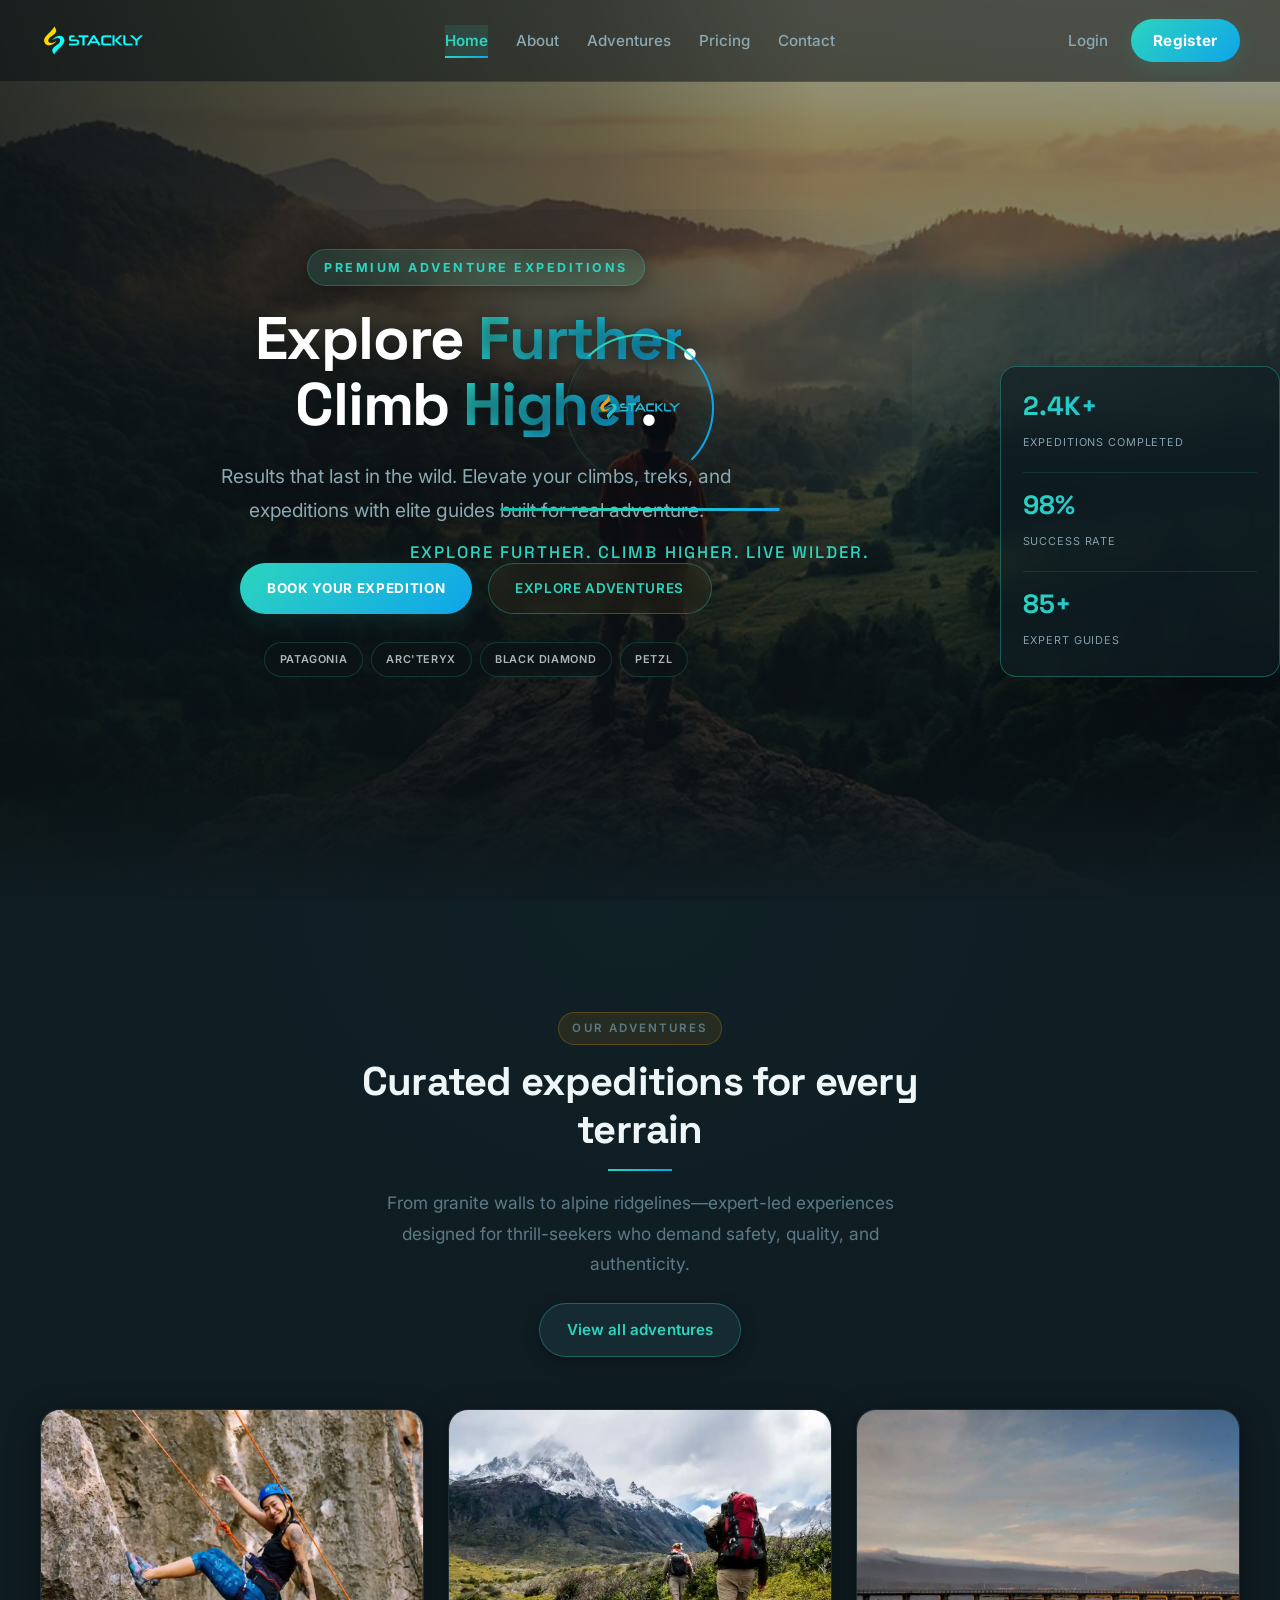
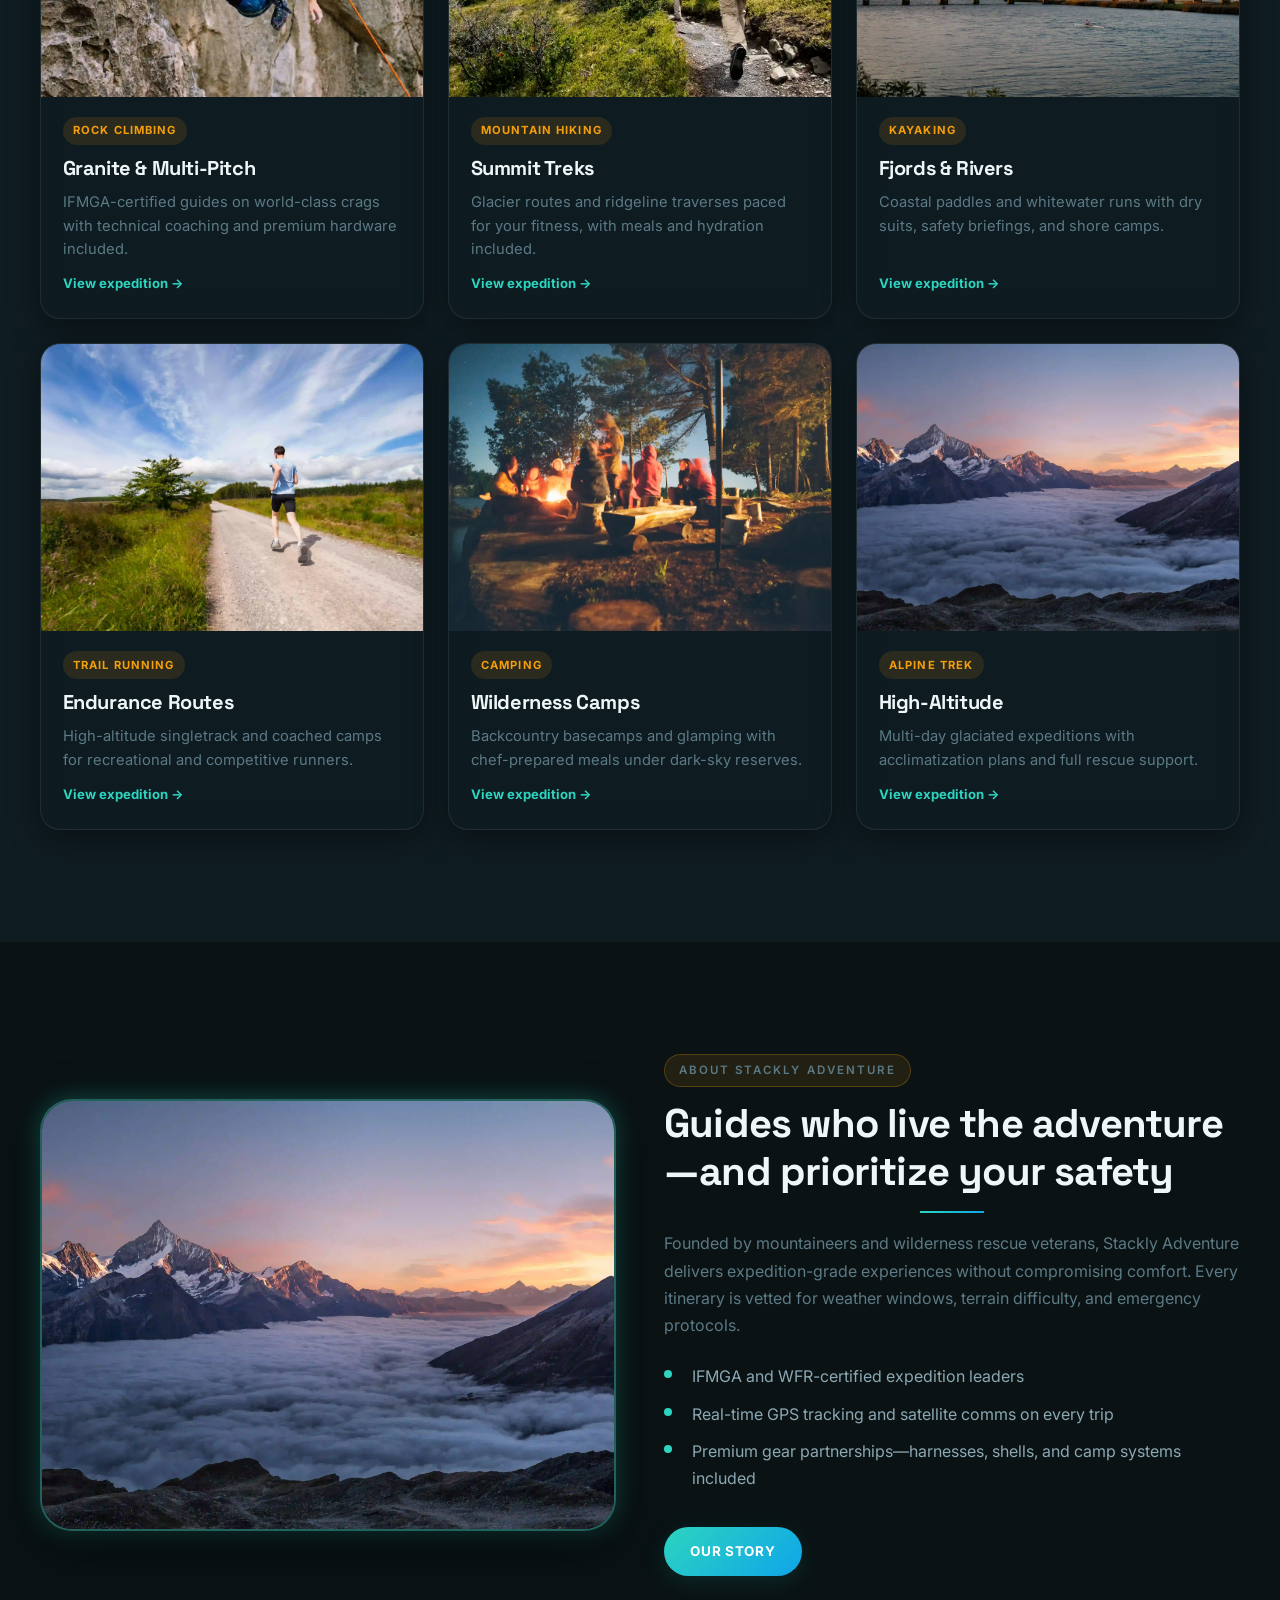
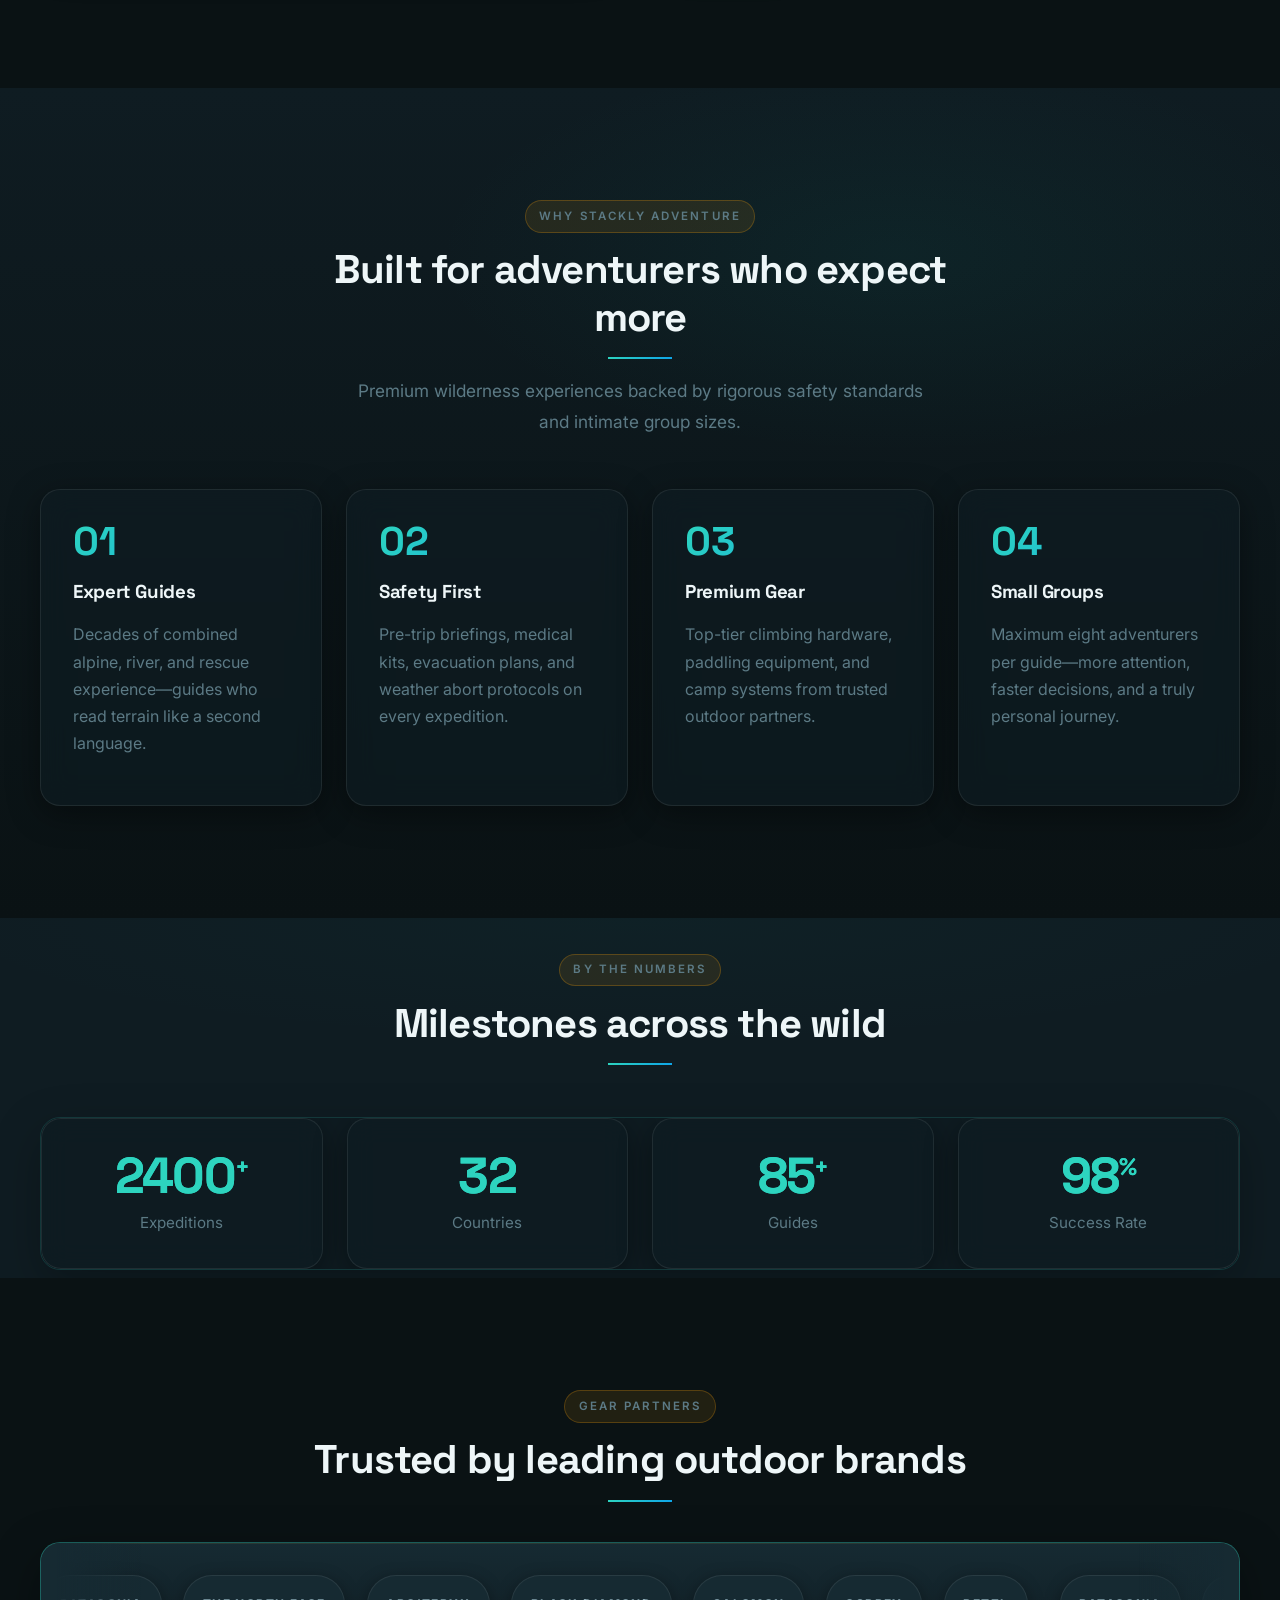
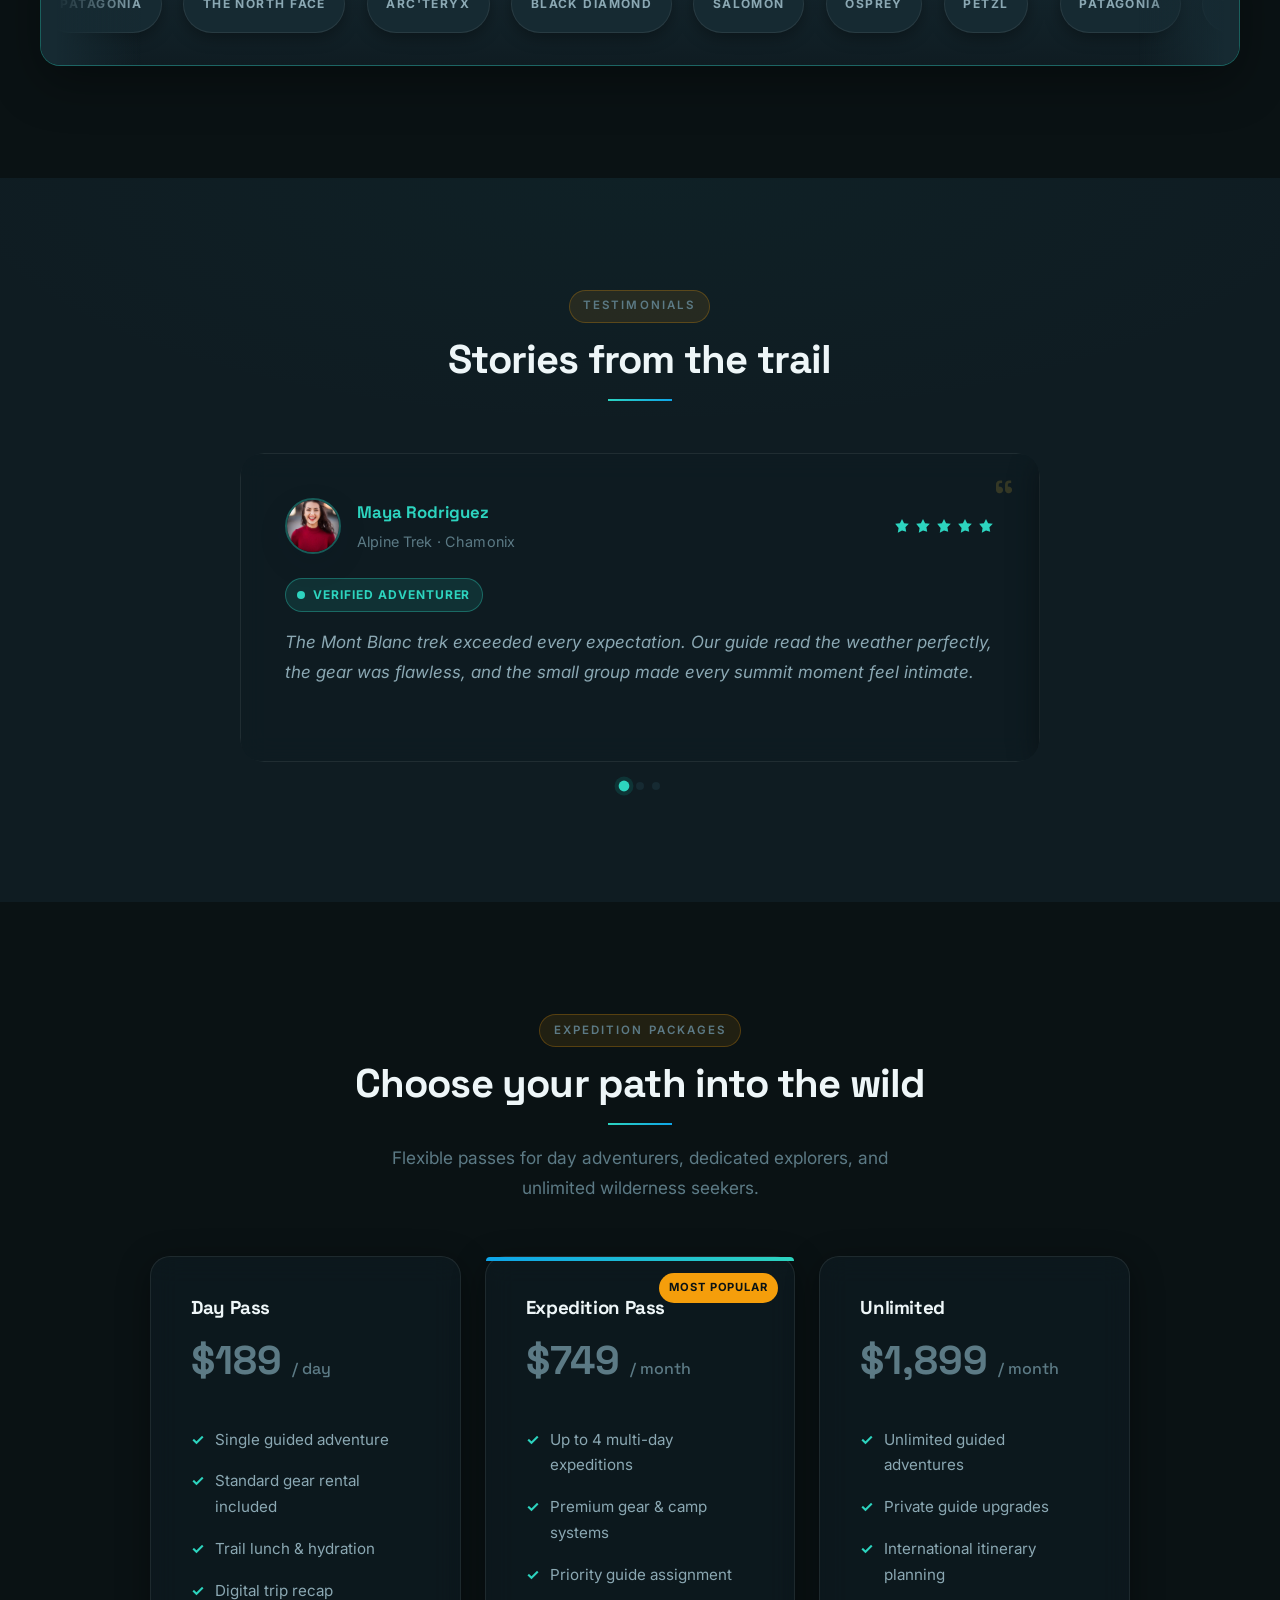
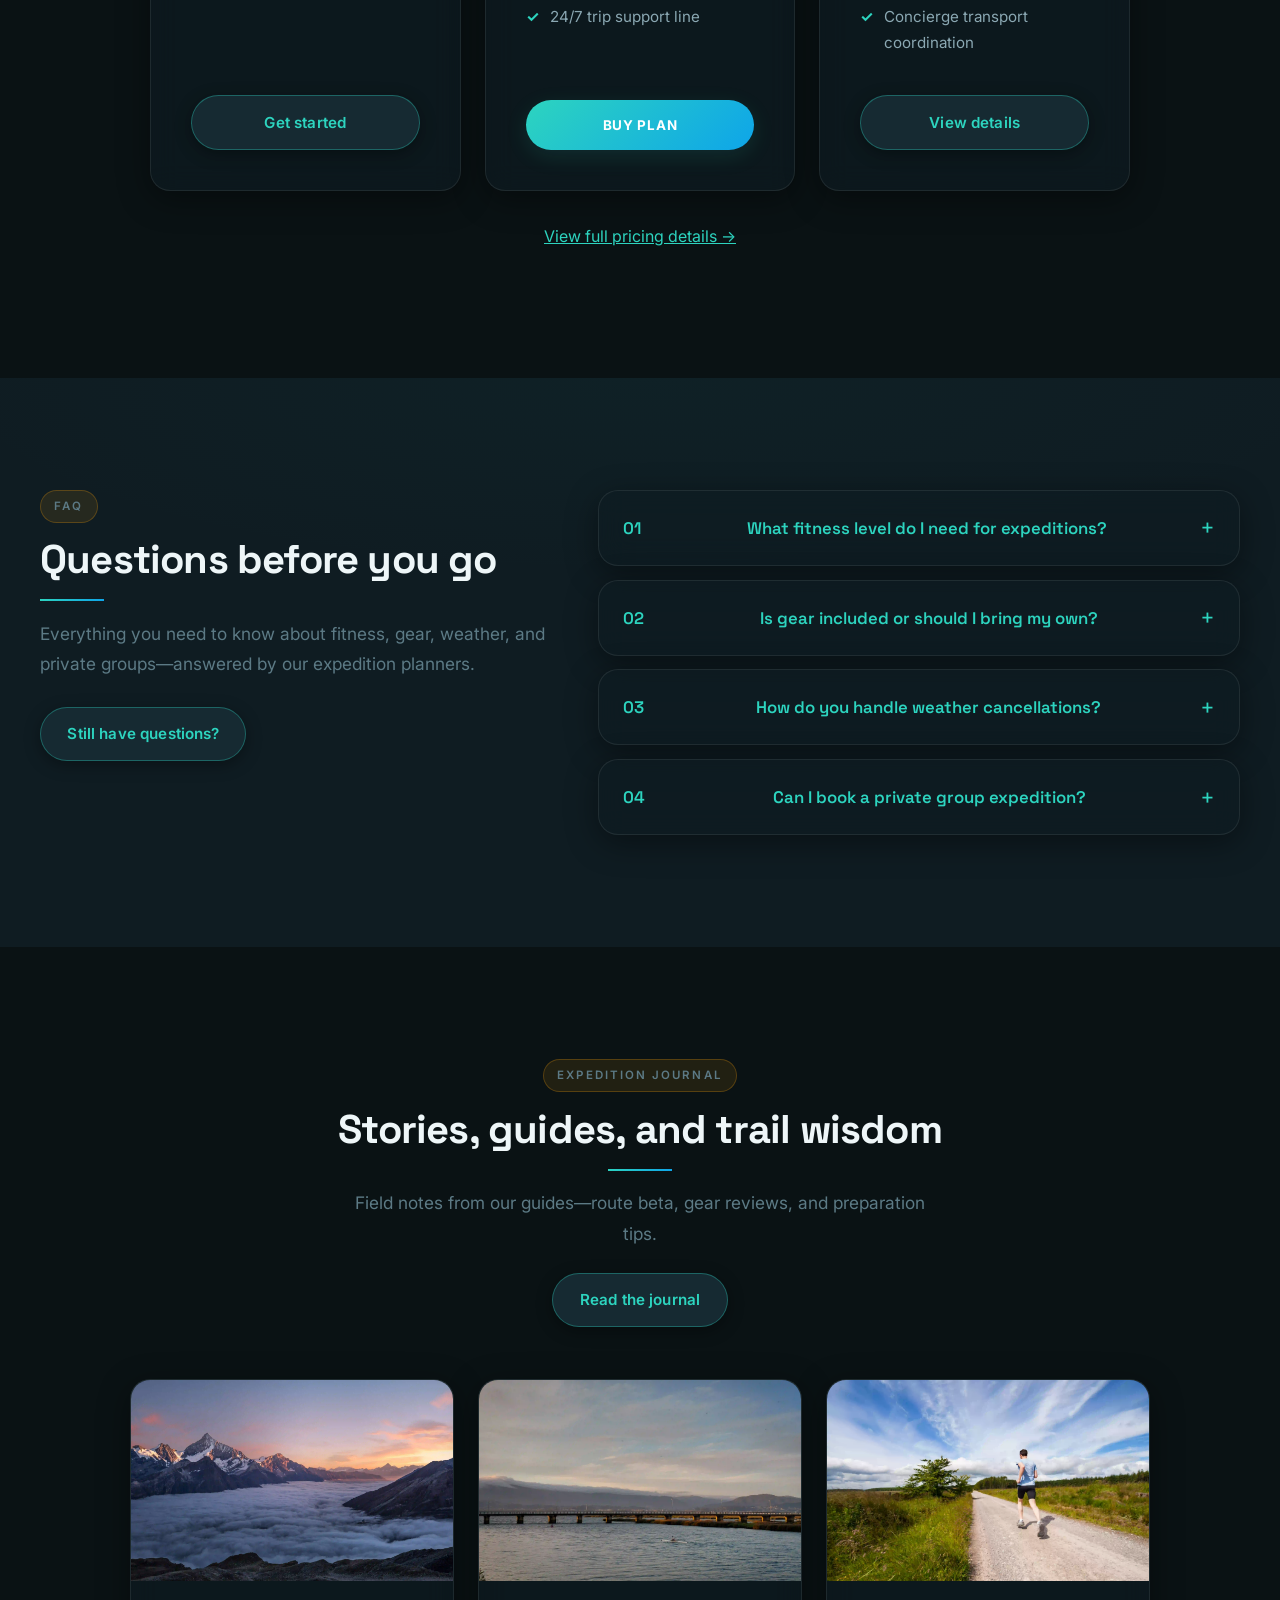
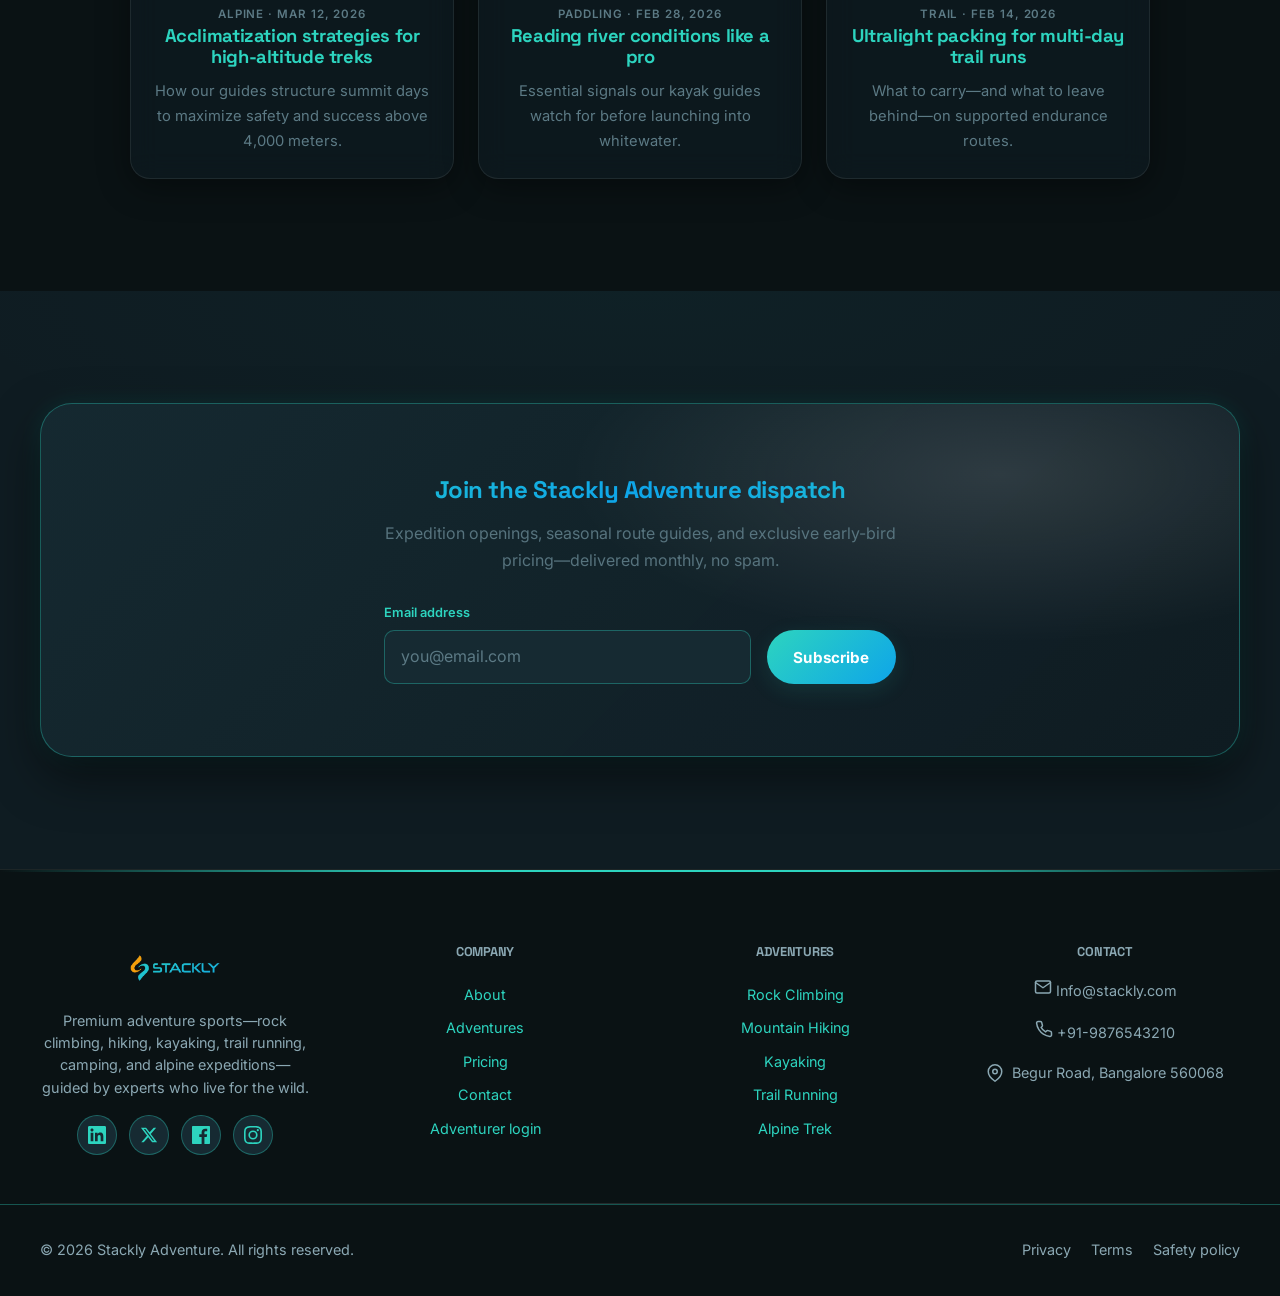
==== index.html @ 84420285 "first commit" ====
<!DOCTYPE html>
<html lang="en">
<head>
  <meta charset="UTF-8">
  <meta name="viewport" content="width=device-width, initial-scale=1.0">
  <meta name="description" content="Stackly Adventure — premium guided expeditions in rock climbing, mountain hiking, kayaking, trail running, camping, and alpine trekking.">
  <meta name="keywords" content="adventure sports, rock climbing, hiking, kayaking, trail running, camping, alpine expeditions, guided tours">
  <meta name="author" content="Stackly Adventure">
  <meta name="theme-color" content="#0a1214">
  <title>Stackly Adventure — Premium Adventure Sports &amp; Expeditions</title>
  <link rel="preconnect" href="https://fonts.googleapis.com">
  <link rel="preconnect" href="https://fonts.gstatic.com" crossorigin>
      <link href="https://fonts.googleapis.com/css2?family=Inter:wght@400;500;600;700&family=Space+Grotesk:wght@500;600;700&display=swap" rel="stylesheet">
  <link rel="stylesheet" href="css/style.css">
  <link rel="stylesheet" href="css/responsive.css">
  <link rel="stylesheet" href="css/premium.css">
  <link rel="stylesheet" href="css/premium-responsive.css">
  <link rel="stylesheet" href="https://cdn.jsdelivr.net/npm/aos@2.3.1/dist/aos.css">
</head>
<body class="page-home page-hero-overlay premium-theme">

  <div id="preloader" aria-hidden="true">
    <div class="preloader__curtain preloader__curtain--left" aria-hidden="true"></div>
    <div class="preloader__curtain preloader__curtain--right" aria-hidden="true"></div>
    <div class="preloader__scanline" aria-hidden="true"></div>
    <div class="preloader__stage">
      <div class="preloader__ring" aria-hidden="true">
        <span class="preloader__ring-track"></span>
        <span class="preloader__ring-arc"></span>
        <img class="preloader__logo" src="images/stackly-adventure.webp" alt="Stackly Adventure" width="200" height="50" decoding="async">
      </div>
      <div class="preloader__progress" role="progressbar" aria-label="Loading" aria-valuemin="0" aria-valuemax="100" aria-valuenow="0">
        <span class="preloader__progress-track"></span>
        <span class="preloader__progress-fill"></span>
      </div>
      <p class="preloader__tagline">Explore Further. Climb Higher. Live Wilder.</p>
    </div>
  </div>

    <header class="site-header site-header--pro" id="site-header" data-header>
    <div class="container site-header__inner">
      <a class="logo logo--pro" href="#hero" aria-label="Stackly Adventure home">
        <img class="logo__img" src="images/stackly-adventure.webp" alt="Stackly Adventure" width="180" height="44" decoding="async">
      </a>
      <button type="button" class="nav-toggle" id="nav-toggle" aria-expanded="false" aria-controls="nav-wrap" aria-label="Open menu">
        <span class="nav-toggle__bar"></span>
        <span class="nav-toggle__bar"></span>
        <span class="nav-toggle__bar"></span>
      </button>
      <div class="site-header__nav-wrap" id="nav-wrap">
        <div class="site-header__nav-inner">
          <nav class="site-header__nav" aria-label="Main navigation">
            <ul class="nav-list">
              <li><a class="nav-link" href="#hero" data-nav-file="index.html">Home</a></li>
              <li><a class="nav-link" href="about.html" data-nav-file="about.html">About</a></li>
              <li><a class="nav-link" href="services.html" data-nav-file="services.html">Adventures</a></li>
              <li><a class="nav-link" href="pricing.html" data-nav-file="pricing.html">Pricing</a></li>
              <li><a class="nav-link" href="contact.html" data-nav-file="contact.html">Contact</a></li>
            </ul>
          </nav>
          <div class="site-header__actions">
            <a class="btn btn--nav-login" href="login.html" data-nav-file="login.html">Login</a>
            <a class="btn btn--nav-register" href="register.html">Register</a>
          </div>
        </div>
      </div>
    </div>
  </header>

  <main class="site-main">

    <section class="hero-premium hero-premium--video" id="hero" aria-labelledby="hero-title">
      <div class="hero-premium__media" aria-hidden="true">
        <video class="hero-premium__video" autoplay muted loop playsinline poster="images/adventure-hero-image.webp">
          <source src="images/adventure-hero-video.mp4" type="video/mp4">
        </video>
        <div class="hero-premium__overlay"></div>
        <div class="hero-premium__glow hero-premium__glow--1"></div>
        <div class="hero-premium__glow hero-premium__glow--2"></div>
      </div>

      <div class="container hero-premium__layout">
        <div class="hero-premium__content hero-premium__content--left">
          <span class="hero-premium__kicker" data-aos="fade-up">Premium Adventure Expeditions</span>
          <h1 id="hero-title" data-aos="fade-up" data-aos-delay="100">Explore <span class="hero-premium__accent">Further</span>. Climb <span class="hero-premium__accent">Higher</span>.</h1>
          <p class="lead" data-aos="fade-up" data-aos-delay="200">Results that last in the wild. Elevate your climbs, treks, and expeditions with elite guides built for real adventure.</p>
          <div class="hero-premium__actions" data-aos="fade-up" data-aos-delay="300">
            <a class="btn btn--primary" href="404.html">Book Your Expedition</a>
            <a class="btn btn--outline-light btn--hero-ghost" href="404.html">Explore Adventures</a>
          </div>
          <ul class="hero-premium__brands" data-aos="fade-up" data-aos-delay="400" aria-label="Gear partners">
            <li class="hero-premium__brand-pill">Patagonia</li>
            <li class="hero-premium__brand-pill">Arc'teryx</li>
            <li class="hero-premium__brand-pill">Black Diamond</li>
            <li class="hero-premium__brand-pill">Petzl</li>
          </ul>
        </div>

        <aside class="hero-premium__stats-card" data-aos="fade-left" data-aos-delay="500" aria-label="Expedition highlights">
          <div class="hero-premium__stat-item">
            <span class="hero-premium__stat-value">2.4K+</span>
            <span class="hero-premium__stat-label">Expeditions completed</span>
          </div>
          <div class="hero-premium__stat-item">
            <span class="hero-premium__stat-value">98%</span>
            <span class="hero-premium__stat-label">Success rate</span>
          </div>
          <div class="hero-premium__stat-item">
            <span class="hero-premium__stat-value">85+</span>
            <span class="hero-premium__stat-label">Expert guides</span>
          </div>
        </aside>
      </div>
    </section>

    <section class="section section--muted" id="adventures">
      <div class="container">
        <header class="section__head section__head--center">
          <p class="section__kicker" data-aos="fade-up">Our adventures</p>
          <h2 class="section__title" data-aos="fade-up" data-aos-delay="100">Curated expeditions for every terrain</h2>
          <p class="section__lead" data-aos="fade-up" data-aos-delay="200">From granite walls to alpine ridgelines—expert-led experiences designed for thrill-seekers who demand safety, quality, and authenticity.</p>
          <a class="section__head-cta btn btn--outline-dark" href="404.html" data-aos="fade-up" data-aos-delay="250">View all adventures</a>
        </header>
        <div class="expedition-grid">
          <article class="expedition-card" data-aos="fade-up" data-aos-delay="0">
            <a class="expedition-card__image" href="404.html">
              <img src="images/rock-climbing.webp" width="800" height="600" alt="Rock climber on a granite wall" loading="lazy" decoding="async">
            </a>
            <div class="expedition-card__content">
              <span class="expedition-card__tag">Rock Climbing</span>
              <h3>Granite &amp; Multi-Pitch</h3>
              <p>IFMGA-certified guides on world-class crags with technical coaching and premium hardware included.</p>
              <a class="expedition-card__cta" href="404.html">View expedition →</a>
            </div>
          </article>
          <article class="expedition-card" data-aos="fade-up" data-aos-delay="50">
            <a class="expedition-card__image" href="404.html">
              <img src="images/trekking.webp" width="800" height="600" alt="Hikers on an alpine ridge" loading="lazy" decoding="async">
            </a>
            <div class="expedition-card__content">
              <span class="expedition-card__tag">Mountain Hiking</span>
              <h3>Summit Treks</h3>
              <p>Glacier routes and ridgeline traverses paced for your fitness, with meals and hydration included.</p>
              <a class="expedition-card__cta" href="404.html">View expedition →</a>
            </div>
          </article>
          <article class="expedition-card" data-aos="fade-up" data-aos-delay="100">
            <a class="expedition-card__image" href="404.html">
              <img src="images/river-cross.webp" width="800" height="600" alt="Kayakers on a coastal inlet" loading="lazy" decoding="async">
            </a>
            <div class="expedition-card__content">
              <span class="expedition-card__tag">Kayaking</span>
              <h3>Fjords &amp; Rivers</h3>
              <p>Coastal paddles and whitewater runs with dry suits, safety briefings, and shore camps.</p>
              <a class="expedition-card__cta" href="404.html">View expedition →</a>
            </div>
          </article>
          <article class="expedition-card" data-aos="fade-up" data-aos-delay="150">
            <a class="expedition-card__image" href="404.html">
              <img src="images/trial-run.webp" width="800" height="600" alt="Trail runner on a mountain path" loading="lazy" decoding="async">
            </a>
            <div class="expedition-card__content">
              <span class="expedition-card__tag">Trail Running</span>
              <h3>Endurance Routes</h3>
              <p>High-altitude singletrack and coached camps for recreational and competitive runners.</p>
              <a class="expedition-card__cta" href="404.html">View expedition →</a>
            </div>
          </article>
          <article class="expedition-card" data-aos="fade-up" data-aos-delay="200">
            <a class="expedition-card__image" href="404.html">
              <img src="images/camping.webp" width="800" height="600" alt="Backcountry camp under stars" loading="lazy" decoding="async">
            </a>
            <div class="expedition-card__content">
              <span class="expedition-card__tag">Camping</span>
              <h3>Wilderness Camps</h3>
              <p>Backcountry basecamps and glamping with chef-prepared meals under dark-sky reserves.</p>
              <a class="expedition-card__cta" href="404.html">View expedition →</a>
            </div>
          </article>
          <article class="expedition-card" data-aos="fade-up" data-aos-delay="250">
            <a class="expedition-card__image" href="404.html">
              <img src="images/alpine-trek.webp" width="800" height="600" alt="Alpine trekkers on a snowy pass" loading="lazy" decoding="async">
            </a>
            <div class="expedition-card__content">
              <span class="expedition-card__tag">Alpine Trek</span>
              <h3>High-Altitude</h3>
              <p>Multi-day glaciated expeditions with acclimatization plans and full rescue support.</p>
              <a class="expedition-card__cta" href="404.html">View expedition →</a>
            </div>
          </article>
        </div>
      </div>
    </section>

    <section class="section" id="about-company">
      <div class="container about-split">
        <div class="about-split__media" data-aos="fade-right">
          <img src="images/alpine-trek.webp" width="900" height="675" alt="Stackly Adventure guides leading climbers on a mountain ridge at sunrise" loading="lazy" decoding="async">
        </div>
        <div class="about-split__body" data-aos="fade-left">
          <p class="section__kicker">About Stackly Adventure</p>
          <h2 class="section__title">Guides who live the adventure—and prioritize your safety</h2>
          <p>Founded by mountaineers and wilderness rescue veterans, Stackly Adventure delivers expedition-grade experiences without compromising comfort. Every itinerary is vetted for weather windows, terrain difficulty, and emergency protocols.</p>
          <ul class="check-list">
            <li>IFMGA and WFR-certified expedition leaders</li>
            <li>Real-time GPS tracking and satellite comms on every trip</li>
            <li>Premium gear partnerships—harnesses, shells, and camp systems included</li>
          </ul>
          <a class="btn btn--primary about-split__cta" href="404.html">Our story</a>
        </div>
      </div>
    </section>

    <section class="section section--dark" id="why-us">
      <div class="container">
        <header class="section__head section__head--center">
          <p class="section__kicker" data-aos="fade-up">Why Stackly Adventure</p>
          <h2 class="section__title" data-aos="fade-up" data-aos-delay="100">Built for adventurers who expect more</h2>
          <p class="section__lead" data-aos="fade-up" data-aos-delay="200">Premium wilderness experiences backed by rigorous safety standards and intimate group sizes.</p>
        </header>
        <div class="why-grid">
          <article class="why-card" data-aos="fade-up" data-aos-delay="0">
            <div class="why-card__num">01</div>
            <h3>Expert Guides</h3>
            <p>Decades of combined alpine, river, and rescue experience—guides who read terrain like a second language.</p>
          </article>
          <article class="why-card" data-aos="fade-up" data-aos-delay="100">
            <div class="why-card__num">02</div>
            <h3>Safety First</h3>
            <p>Pre-trip briefings, medical kits, evacuation plans, and weather abort protocols on every expedition.</p>
          </article>
          <article class="why-card" data-aos="fade-up" data-aos-delay="200">
            <div class="why-card__num">03</div>
            <h3>Premium Gear</h3>
            <p>Top-tier climbing hardware, paddling equipment, and camp systems from trusted outdoor partners.</p>
          </article>
          <article class="why-card" data-aos="fade-up" data-aos-delay="300">
            <div class="why-card__num">04</div>
            <h3>Small Groups</h3>
            <p>Maximum eight adventurers per guide—more attention, faster decisions, and a truly personal journey.</p>
          </article>
        </div>
      </div>
    </section>

    <section class="section section--muted stats-band" id="stats">
      <div class="container">
        <br/>
        <header class="section__head section__head--center">
          <p class="section__kicker" data-aos="fade-up">By the numbers</p>
          <h2 class="section__title" data-aos="fade-up" data-aos-delay="100">Milestones across the wild</h2>
        </header>
        <div class="stats-bar">
          <div class="stat-item" data-aos="fade-up" data-aos-delay="0">
            <div class="stat-item__value"><span class="stat-counter" data-target="2400">0</span><span class="stat-item__suffix">+</span></div>
            <p class="stat-item__label">Expeditions</p>
          </div>
          <div class="stat-item" data-aos="fade-up" data-aos-delay="100">
            <div class="stat-item__value"><span class="stat-counter" data-target="32">0</span></div>
            <p class="stat-item__label">Countries</p>
          </div>
          <div class="stat-item" data-aos="fade-up" data-aos-delay="200">
            <div class="stat-item__value"><span class="stat-counter" data-target="85">0</span><span class="stat-item__suffix">+</span></div>
            <p class="stat-item__label">Guides</p>
          </div>
          <div class="stat-item" data-aos="fade-up" data-aos-delay="300">
            <div class="stat-item__value"><span class="stat-counter" data-target="98">0</span><span class="stat-item__suffix">%</span></div>
            <p class="stat-item__label">Success Rate</p>
          </div>
        </div>
      </div>
    </section>

    <section class="section" id="clients">
      <div class="container">
        <header class="section__head section__head--center">
          <p class="section__kicker" data-aos="fade-up">Gear partners</p>
          <h2 class="section__title" data-aos="fade-up" data-aos-delay="100">Trusted by leading outdoor brands</h2>
        </header>
        <div class="logo-marquee" aria-label="Outdoor gear partner brands">
          <div class="logo-marquee__fade logo-marquee__fade--left" aria-hidden="true"></div>
          <div class="logo-marquee__fade logo-marquee__fade--right" aria-hidden="true"></div>
          <div class="logo-marquee__track" data-marquee>
            <div class="logo-marquee__group">
              <span class="partner-pill">Patagonia</span>
              <span class="partner-pill">The North Face</span>
              <span class="partner-pill">Arc'teryx</span>
              <span class="partner-pill">Black Diamond</span>
              <span class="partner-pill">Salomon</span>
              <span class="partner-pill">Osprey</span>
              <span class="partner-pill">Petzl</span>
            </div>
            <div class="logo-marquee__group" aria-hidden="true">
              <span class="partner-pill">Patagonia</span>
              <span class="partner-pill">The North Face</span>
              <span class="partner-pill">Arc'teryx</span>
              <span class="partner-pill">Black Diamond</span>
              <span class="partner-pill">Salomon</span>
              <span class="partner-pill">Osprey</span>
              <span class="partner-pill">Petzl</span>
            </div>
          </div>
        </div>
      </div>
    </section>

    <section class="section section--muted" id="testimonials">
      <div class="container">
        <header class="section__head section__head--center">
          <p class="section__kicker" data-aos="fade-up">Testimonials</p>
          <h2 class="section__title" data-aos="fade-up" data-aos-delay="100">Stories from the trail</h2>
        </header>
        <div class="testimonial-slider" data-testimonial-slider data-aos="fade-up" data-aos-delay="200">
          <div class="testimonial-track">
            <div class="testimonial-slides" data-testimonial-track>
              <figure class="testimonial-slide testimonial-slide--premium">
                <div class="testimonial-ornament" aria-hidden="true">“</div>
                <div class="testimonial-head">
                  <img class="testimonial-avatar" src="images/Ad-test1.webp" width="56" height="56" alt="Maya Rodriguez" loading="lazy" decoding="async">
                  <div class="testimonial-meta">
                    <strong>Maya Rodriguez</strong>
                    <span>Alpine Trek · Chamonix</span>
                  </div>
                  <div class="testimonial-rating" aria-label="5 out of 5 stars">
                    <span class="testimonial-stars" aria-hidden="true">
                      <svg class="testimonial-star" viewBox="0 0 24 24" width="18" height="18" focusable="false"><path d="M12 2.5l2.8 5.7 6.3.9-4.55 4.43 1.07 6.27L12 17.9l-5.62 2.95 1.07-6.27L2.9 9.1l6.3-.9L12 2.5z"/></svg>
                      <svg class="testimonial-star" viewBox="0 0 24 24" width="18" height="18" focusable="false"><path d="M12 2.5l2.8 5.7 6.3.9-4.55 4.43 1.07 6.27L12 17.9l-5.62 2.95 1.07-6.27L2.9 9.1l6.3-.9L12 2.5z"/></svg>
                      <svg class="testimonial-star" viewBox="0 0 24 24" width="18" height="18" focusable="false"><path d="M12 2.5l2.8 5.7 6.3.9-4.55 4.43 1.07 6.27L12 17.9l-5.62 2.95 1.07-6.27L2.9 9.1l6.3-.9L12 2.5z"/></svg>
                      <svg class="testimonial-star" viewBox="0 0 24 24" width="18" height="18" focusable="false"><path d="M12 2.5l2.8 5.7 6.3.9-4.55 4.43 1.07 6.27L12 17.9l-5.62 2.95 1.07-6.27L2.9 9.1l6.3-.9L12 2.5z"/></svg>
                      <svg class="testimonial-star" viewBox="0 0 24 24" width="18" height="18" focusable="false"><path d="M12 2.5l2.8 5.7 6.3.9-4.55 4.43 1.07 6.27L12 17.9l-5.62 2.95 1.07-6.27L2.9 9.1l6.3-.9L12 2.5z"/></svg>
                    </span>
                  </div>
                </div>
                <div class="testimonial-chip" aria-label="Verified adventurer">Verified adventurer</div>
                <blockquote class="testimonial-quote">
                  The Mont Blanc trek exceeded every expectation. Our guide read the weather perfectly, the gear was flawless, and the small group made every summit moment feel intimate.
                </blockquote>
              </figure>
              <figure class="testimonial-slide testimonial-slide--premium">
                <div class="testimonial-ornament" aria-hidden="true">“</div>
                <div class="testimonial-head">
                  <img class="testimonial-avatar" src="images/Ad-test2.webp" width="56" height="56" alt="James Okonkwo" loading="lazy" decoding="async">
                  <div class="testimonial-meta">
                    <strong>James Okonkwo</strong>
                    <span>Rock Climbing · Yosemite</span>
                  </div>
                  <div class="testimonial-rating" aria-label="5 out of 5 stars">
                    <span class="testimonial-stars" aria-hidden="true">
                      <svg class="testimonial-star" viewBox="0 0 24 24" width="18" height="18" focusable="false"><path d="M12 2.5l2.8 5.7 6.3.9-4.55 4.43 1.07 6.27L12 17.9l-5.62 2.95 1.07-6.27L2.9 9.1l6.3-.9L12 2.5z"/></svg>
                      <svg class="testimonial-star" viewBox="0 0 24 24" width="18" height="18" focusable="false"><path d="M12 2.5l2.8 5.7 6.3.9-4.55 4.43 1.07 6.27L12 17.9l-5.62 2.95 1.07-6.27L2.9 9.1l6.3-.9L12 2.5z"/></svg>
                      <svg class="testimonial-star" viewBox="0 0 24 24" width="18" height="18" focusable="false"><path d="M12 2.5l2.8 5.7 6.3.9-4.55 4.43 1.07 6.27L12 17.9l-5.62 2.95 1.07-6.27L2.9 9.1l6.3-.9L12 2.5z"/></svg>
                      <svg class="testimonial-star" viewBox="0 0 24 24" width="18" height="18" focusable="false"><path d="M12 2.5l2.8 5.7 6.3.9-4.55 4.43 1.07 6.27L12 17.9l-5.62 2.95 1.07-6.27L2.9 9.1l6.3-.9L12 2.5z"/></svg>
                      <svg class="testimonial-star" viewBox="0 0 24 24" width="18" height="18" focusable="false"><path d="M12 2.5l2.8 5.7 6.3.9-4.55 4.43 1.07 6.27L12 17.9l-5.62 2.95 1.07-6.27L2.9 9.1l6.3-.9L12 2.5z"/></svg>
                    </span>
                  </div>
                </div>
                <div class="testimonial-chip" aria-label="Verified adventurer">Verified adventurer</div>
                <blockquote class="testimonial-quote">
                  As a first-time multi-pitch climber, I felt completely supported. Stackly Adventure coaches technique without pressure—and the sunset from El Cap meadow was unforgettable.
                </blockquote>
              </figure>
              <figure class="testimonial-slide testimonial-slide--premium">
                <div class="testimonial-ornament" aria-hidden="true">“</div>
                <div class="testimonial-head">
                  <img class="testimonial-avatar" src="images/Ad-test3.webp" width="56" height="56" alt="Elena Vasquez" loading="lazy" decoding="async">
                  <div class="testimonial-meta">
                    <strong>Elena Vasquez</strong>
                    <span>Kayaking · Norwegian Fjords</span>
                  </div>
                  <div class="testimonial-rating" aria-label="5 out of 5 stars">
                    <span class="testimonial-stars" aria-hidden="true">
                      <svg class="testimonial-star" viewBox="0 0 24 24" width="18" height="18" focusable="false"><path d="M12 2.5l2.8 5.7 6.3.9-4.55 4.43 1.07 6.27L12 17.9l-5.62 2.95 1.07-6.27L2.9 9.1l6.3-.9L12 2.5z"/></svg>
                      <svg class="testimonial-star" viewBox="0 0 24 24" width="18" height="18" focusable="false"><path d="M12 2.5l2.8 5.7 6.3.9-4.55 4.43 1.07 6.27L12 17.9l-5.62 2.95 1.07-6.27L2.9 9.1l6.3-.9L12 2.5z"/></svg>
                      <svg class="testimonial-star" viewBox="0 0 24 24" width="18" height="18" focusable="false"><path d="M12 2.5l2.8 5.7 6.3.9-4.55 4.43 1.07 6.27L12 17.9l-5.62 2.95 1.07-6.27L2.9 9.1l6.3-.9L12 2.5z"/></svg>
                      <svg class="testimonial-star" viewBox="0 0 24 24" width="18" height="18" focusable="false"><path d="M12 2.5l2.8 5.7 6.3.9-4.55 4.43 1.07 6.27L12 17.9l-5.62 2.95 1.07-6.27L2.9 9.1l6.3-.9L12 2.5z"/></svg>
                      <svg class="testimonial-star" viewBox="0 0 24 24" width="18" height="18" focusable="false"><path d="M12 2.5l2.8 5.7 6.3.9-4.55 4.43 1.07 6.27L12 17.9l-5.62 2.95 1.07-6.27L2.9 9.1l6.3-.9L12 2.5z"/></svg>
                    </span>
                  </div>
                </div>
                <div class="testimonial-chip" aria-label="Verified adventurer">Verified adventurer</div>
                <blockquote class="testimonial-quote">
                  Paddling through Geirangerfjord with Stackly Adventure was pure magic. Dry suits, safety briefings, and gourmet camp meals—this is how adventure travel should feel.
                </blockquote>
              </figure>
            </div>
          </div>
          <div class="testimonial-dots" data-testimonial-dots aria-label="Testimonials pagination"></div>
        </div>
      </div>
    </section>

    <section class="section" id="pricing-plans">
      <div class="container">
        <header class="section__head section__head--center">
          <p class="section__kicker" data-aos="fade-up">Expedition packages</p>
          <h2 class="section__title" data-aos="fade-up" data-aos-delay="100">Choose your path into the wild</h2>
          <p class="section__lead" data-aos="fade-up" data-aos-delay="200">Flexible passes for day adventurers, dedicated explorers, and unlimited wilderness seekers.</p>
        </header>
        <div class="pricing-grid">
          <article class="pricing-card" data-aos="fade-up" data-aos-delay="0">
            <h3>Day Pass</h3>
            <p class="pricing-card__price">$189 <small>/ day</small></p>
            <ul>
              <li>Single guided adventure</li>
              <li>Standard gear rental included</li>
              <li>Trail lunch &amp; hydration</li>
              <li>Digital trip recap</li>
            </ul>
            <a class="btn btn--outline-dark btn--block" href="404.html">Get started</a>
          </article>
          <article class="pricing-card pricing-card--featured" data-aos="fade-up" data-aos-delay="100">
            <span class="pricing-card__badge">Most popular</span>
            <h3>Expedition Pass</h3>
            <p class="pricing-card__price">$749 <small>/ month</small></p>
            <ul>
              <li>Up to 4 multi-day expeditions</li>
              <li>Premium gear &amp; camp systems</li>
              <li>Priority guide assignment</li>
              <li>24/7 trip support line</li>
            </ul>
            <a class="btn btn--primary btn--block" href="404.html">Buy plan</a>
          </article>
          <article class="pricing-card" data-aos="fade-up" data-aos-delay="200">
            <h3>Unlimited</h3>
            <p class="pricing-card__price">$1,899 <small>/ month</small></p>
            <ul>
              <li>Unlimited guided adventures</li>
              <li>Private guide upgrades</li>
              <li>International itinerary planning</li>
              <li>Concierge transport coordination</li>
            </ul>
            <a class="btn btn--outline-dark btn--block" href="404.html">View details</a>
          </article>
        </div>
        <p class="section__footer-link" data-aos="fade-up"><a href="404.html">View full pricing details →</a></p>
      </div>
    </section>

    <section class="section section--muted" id="faq">
      <div class="container faq-layout">
        <div class="faq-layout__intro">
          <header class="section__head">
            <p class="section__kicker" data-aos="fade-up">FAQ</p>
            <h2 class="section__title" data-aos="fade-up" data-aos-delay="100">Questions before you go</h2>
            <p class="section__lead" data-aos="fade-up" data-aos-delay="200">Everything you need to know about fitness, gear, weather, and private groups—answered by our expedition planners.</p>
            <br/>
            <a class="btn btn--outline-dark" href="404.html" data-aos="fade-up" data-aos-delay="250">Still have questions?</a>
          </header>
        </div>
        <div class="faq-list" data-faq data-aos="fade-up" data-aos-delay="200">
          <div class="faq-item">
            <button type="button" class="faq-item__trigger" aria-expanded="false" data-faq-trigger>What fitness level do I need for expeditions?</button>
            <div class="faq-item__panel" data-faq-panel>
              <div class="faq-item__panel-inner">Each adventure is rated from beginner to expert. Day passes welcome newcomers, while alpine treks require prior hiking experience. We provide pre-trip conditioning guides and honest assessments during booking.</div>
            </div>
          </div>
          <div class="faq-item">
            <button type="button" class="faq-item__trigger" aria-expanded="false" data-faq-trigger>Is gear included or should I bring my own?</button>
            <div class="faq-item__panel" data-faq-panel>
              <div class="faq-item__panel-inner">All expeditions include core safety gear—harnesses, helmets, paddles, and camp essentials. Personal layers and footwear recommendations are sent two weeks before departure. Premium rentals are available as add-ons.</div>
            </div>
          </div>
          <div class="faq-item">
            <button type="button" class="faq-item__trigger" aria-expanded="false" data-faq-trigger>How do you handle weather cancellations?</button>
            <div class="faq-item__panel" data-faq-panel>
              <div class="faq-item__panel-inner">Safety always comes first. If conditions are unsafe, we reschedule at no charge or offer a full credit. Guides monitor forecasts 72 hours out and communicate decisions via your adventurer portal.</div>
            </div>
          </div>
          <div class="faq-item">
            <button type="button" class="faq-item__trigger" aria-expanded="false" data-faq-trigger>Can I book a private group expedition?</button>
            <div class="faq-item__panel" data-faq-panel>
              <div class="faq-item__panel-inner">Absolutely. Custom expeditions for families, corporate retreats, and celebration groups are our specialty. Contact us with your dates, group size, and adventure preferences for a tailored proposal.</div>
            </div>
          </div>
        </div>
      </div>
    </section>

    <section class="section" id="blog-preview">
      <div class="container">
        <header class="section__head section__head--center">
          <p class="section__kicker" data-aos="fade-up">Expedition journal</p>
          <h2 class="section__title" data-aos="fade-up" data-aos-delay="100">Stories, guides, and trail wisdom</h2>
          <p class="section__lead" data-aos="fade-up" data-aos-delay="200">Field notes from our guides—route beta, gear reviews, and preparation tips.</p>
          <a class="section__head-cta btn btn--outline-dark" href="404.html" data-aos="fade-up" data-aos-delay="250">Read the journal</a>
        </header>
        <div class="blog-grid">
          <article class="blog-card" data-aos="fade-up" data-aos-delay="0">
            <div class="blog-card__thumb">
              <img src="images/alpine-trek.webp" width="800" height="500" alt="Climber preparing gear at a mountain base camp" loading="lazy" decoding="async">
            </div>
            <div class="blog-card__body">
              <p class="blog-card__meta">Alpine · Mar 12, 2026</p>
              <h3><a href="404.html">Acclimatization strategies for high-altitude treks</a></h3>
              <p>How our guides structure summit days to maximize safety and success above 4,000 meters.</p>
            </div>
          </article>
          <article class="blog-card" data-aos="fade-up" data-aos-delay="100">
            <div class="blog-card__thumb">
              <img src="images/river-cross.webp" width="800" height="500" alt="Kayakers paddling through a misty fjord" loading="lazy" decoding="async">
            </div>
            <div class="blog-card__body">
              <p class="blog-card__meta">Paddling · Feb 28, 2026</p>
              <h3><a href="404.html">Reading river conditions like a pro</a></h3>
              <p>Essential signals our kayak guides watch for before launching into whitewater.</p>
            </div>
          </article>
          <article class="blog-card" data-aos="fade-up" data-aos-delay="200">
            <div class="blog-card__thumb">
              <img src="images/trial-run.webp" width="800" height="500" alt="Trail runner on a forest mountain path at dawn" loading="lazy" decoding="async">
            </div>
            <div class="blog-card__body">
              <p class="blog-card__meta">Trail · Feb 14, 2026</p>
              <h3><a href="404.html">Ultralight packing for multi-day trail runs</a></h3>
              <p>What to carry—and what to leave behind—on supported endurance routes.</p>
            </div>
          </article>
        </div>
      </div>
    </section>

    <section class="section section--muted" id="newsletter-cta">
      <div class="container">
        <div class="cta-band" data-aos="fade-up">
          <h2>Join the Stackly Adventure dispatch</h2>
          <p>Expedition openings, seasonal route guides, and exclusive early-bird pricing—delivered monthly, no spam.</p>
          <form id="newsletter-form" class="cta-band__form" data-validate action="#" method="post" novalidate>
            <div class="form-field cta-band__field">
              <label for="newsletter-email" class="cta-band__label">Email address</label>
              <div class="cta-band__controls">
                <input id="newsletter-email" name="email" type="email" autocomplete="email" placeholder="you@email.com" required>
                <button type="submit" class="btn btn--on-accent">Subscribe</button>
              </div>
              <span class="field-error">Enter a valid email address.</span>
            </div>
          </form>
          <p class="cta-band__success is-hidden" id="newsletter-success" role="status">Thanks—you're on the list. Watch your inbox for the next expedition dispatch.</p>
        </div>
      </div>
    </section>
  </main>

    <footer class="footer-premium footer-premium--pro" id="site-footer">
    
    <div class="container footer-premium__grid">
      <div class="footer-brand">
        <a class="logo logo--pro" href="index.html" aria-label="Stackly Adventure home">
          <img class="logo__img" src="images/stackly-adventure.webp" alt="Stackly Adventure" width="180" height="44" decoding="async">
        </a>
        <p>Premium adventure sports—rock climbing, hiking, kayaking, trail running, camping, and alpine expeditions—guided by experts who live for the wild.</p>
        <div class="footer-social">
          <a href="404.html" aria-label="LinkedIn"><svg viewBox="0 0 24 24" aria-hidden="true"><path d="M20.447 20.452h-3.554v-5.569c0-1.328-.027-3.037-1.852-3.037-1.853 0-2.136 1.445-2.136 2.939v5.667H9.351V9h3.414v1.561h.046c.477-.9 1.637-1.85 3.37-1.85 3.601 0 4.267 2.37 4.267 5.455v6.286zM5.337 7.433c-1.144 0-2.063-.926-2.063-2.065 0-1.138.92-2.063 2.063-2.063 1.14 0 2.064.925 2.064 2.063 0 1.139-.925 2.065-2.064 2.065zm1.782 13.019H3.555V9h3.564v11.452zM22.225 0H1.771C.792 0 0 .774 0 1.729v20.542C0 23.227.792 24 1.771 24h20.451C23.2 24 24 23.227 24 22.271V1.729C24 .774 23.2 0 22.222 0h.003z"/></svg></a>
          <a href="404.html" aria-label="Twitter"><svg viewBox="0 0 24 24" aria-hidden="true"><path d="M18.244 2.25h3.308l-7.227 8.26 8.502 11.24H16.17l-5.214-6.817L4.99 21.75H1.68l7.73-8.835L1.254 2.25H8.08l4.713 6.231zm-1.161 17.52h1.833L7.084 4.126H5.117z"/></svg></a>
          <a href="404.html" aria-label="Facebook"><svg viewBox="0 0 24 24" aria-hidden="true"><path d="M22.675 0H1.325C.593 0 0 .593 0 1.325v21.351C0 23.407.593 24 1.325 24H12.82v-9.294H9.692v-3.622h3.128V8.413c0-3.1 1.893-4.788 4.659-4.788 1.325 0 2.463.099 2.795.143v3.24l-1.918.001c-1.504 0-1.795.715-1.795 1.763v2.313h3.587l-.467 3.622h-3.12V24h6.116c.73 0 1.323-.593 1.323-1.325V1.325C24 .593 23.407 0 22.675 0z"/></svg></a>
          <a href="404.html" aria-label="Instagram"><svg viewBox="0 0 24 24" aria-hidden="true"><path d="M12 2.163c3.204 0 3.584.012 4.85.07 3.252.148 4.771 1.691 4.919 4.919.058 1.265.069 1.645.069 4.849 0 3.205-.012 3.584-.069 4.849-.149 3.225-1.664 4.771-4.919 4.919-1.266.058-1.644.07-4.85.07-3.204 0-3.584-.012-4.849-.07-3.26-.149-4.771-1.699-4.919-4.92-.058-1.265-.07-1.644-.07-4.849 0-3.204.013-3.583.07-4.849.149-3.227 1.664-4.771 4.919-4.919 1.266-.057 1.645-.069 4.849-.069zM12 0C8.741 0 8.333.014 7.053.072 2.695.272.273 2.69.073 7.052.014 8.333 0 8.741 0 12c0 3.259.014 3.668.072 4.948.2 4.358 2.618 6.78 6.98 6.98 1.281.058 1.689.072 4.948.072 3.259 0 3.668-.014 4.948-.072 4.354-.2 6.782-2.618 6.979-6.98.059-1.28.073-1.689.073-4.948 0-3.259-.014-3.667-.072-4.947-.196-4.354-2.617-6.78-6.979-6.98C15.668.014 15.259 0 12 0zm0 5.838a6.162 6.162 0 100 12.324 6.162 6.162 0 000-12.324zM12 16a4 4 0 110-8 4 4 0 010 8zm6.406-11.845a1.44 1.44 0 110 2.881 1.44 1.44 0 010-2.881z"/></svg></a>
        </div>
      </div>
      <div>
        <h4>Company</h4>
        <ul>
          <li><a href="404.html">About</a></li>
          <li><a href="404.html">Adventures</a></li>
          <li><a href="404.html">Pricing</a></li>
          <li><a href="404.html">Contact</a></li>
          <li><a href="404.html">Adventurer login</a></li>
        </ul>
      </div>
      <div>
        <h4>Adventures</h4>
        <ul>
          <li><a href="404.html">Rock Climbing</a></li>
          <li><a href="404.html">Mountain Hiking</a></li>
          <li><a href="404.html">Kayaking</a></li>
          <li><a href="404.html">Trail Running</a></li>
          <li><a href="404.html">Alpine Trek</a></li>
        </ul>
      </div>
      <div class="footer-contact">
        <h4>Contact</h4>
        <address class="footer-contact__addr">
          <p class="footer-contact__row footer-contact__row--email">
            <a href="mailto:hello@stacklyadventure.com" class="footer-contact__email">
              <svg class="footer-contact__icon" width="18" height="18" viewBox="0 0 24 24" fill="none" stroke="currentColor" stroke-width="2" stroke-linecap="round" stroke-linejoin="round" aria-hidden="true"><path d="M4 4h16c1.1 0 2 .9 2 2v12c0 1.1-.9 2-2 2H4c-1.1 0-2-.9-2-2V6c0-1.1.9-2 2-2z"/><path d="m22 6-10 7L2 6"/></svg>
              Info@stackly.com
            </a>
          </p>
          <p class="footer-contact__row footer-contact__row--phone">
            <a href="tel:+18005551234" class="footer-contact__email">
              <svg class="footer-contact__icon" width="18" height="18" viewBox="0 0 24 24" fill="none" stroke="currentColor" stroke-width="2" stroke-linecap="round" stroke-linejoin="round" aria-hidden="true"><path d="M22 16.92v3a2 2 0 0 1-2.18 2 19.79 19.79 0 0 1-8.63-3.07 19.5 19.5 0 0 1-6-6 19.79 19.79 0 0 1-3.07-8.67A2 2 0 0 1 4.11 2h3a2 2 0 0 1 2 1.72 12.84 12.84 0 0 0 .7 2.81 2 2 0 0 1-.45 2.11L8.09 9.91a16 16 0 0 0 6 6l1.27-1.27a2 2 0 0 1 2.11-.45 12.84 12.84 0 0 0 2.81.7A2 2 0 0 1 22 16.92z"/></svg>
              +91-9876543210
            </a>
          </p>
          <p class="footer-contact__row footer-contact__row--location">
            <span class="footer-contact__loc">
              <svg class="footer-contact__icon" width="18" height="18" viewBox="0 0 24 24" fill="none" stroke="currentColor" stroke-width="2" stroke-linecap="round" stroke-linejoin="round" aria-hidden="true"><path d="M21 10c0 7-9 13-9 13s-9-6-9-13a9 9 0 0 1 18 0z"/><circle cx="12" cy="10" r="3"/></svg>
              <span class="footer-contact__loc-text">Begur Road, Bangalore 560068</span>
            </span>
          </p>
        </address>
      </div>
    </div>
    <div class="footer-bar">
      <div class="container footer-bar__inner">
        <p>&copy; <span data-year></span> Stackly Adventure. All rights reserved.</p>
        <nav class="footer-bar__legal" aria-label="Legal">
          <a href="404.html">Privacy</a>
          <a href="404.html">Terms</a>
          <a href="404.html">Safety policy</a>
        </nav>
      </div>
    </div>
  </footer>

  <script src="https://cdn.jsdelivr.net/npm/aos@2.3.1/dist/aos.js"></script>
  <script src="js/main.js"></script>
</body>
</html>
---- css/style.css ----
#preloader {
  position: fixed;
  inset: 0;
  z-index: 9999;
  display: grid;
  place-items: center;
  overflow: hidden;
  background: #0a1214;
  transition: visibility 0.9s ease 0.55s;
}

#preloader.preloader--hide {
  visibility: hidden;
  pointer-events: none;
}

#preloader.preloader--hide .preloader__stage {
  opacity: 0;
  transform: scale(0.96);
  transition: opacity 0.45s ease, transform 0.55s cubic-bezier(0.4, 0, 0.2, 1);
}

#preloader.preloader--hide .preloader__curtain--left {
  transform: translateX(-100%);
}

#preloader.preloader--hide .preloader__curtain--right {
  transform: translateX(100%);
}

#preloader.preloader--hide .preloader__scanline {
  opacity: 0;
}

.preloader__curtain {
  position: absolute;
  top: 0;
  bottom: 0;
  width: 50.5%;
  background: linear-gradient(180deg, #0a1214 0%, #0f1c22 50%, #0a1214 100%);
  z-index: 3;
  transition: transform 0.85s cubic-bezier(0.77, 0, 0.18, 1);
  border-color: rgba(45, 212, 191, 0.18);
}

.preloader__curtain--left {
  left: 0;
  border-right: 1px solid rgba(45, 212, 191, 0.22);
}

.preloader__curtain--right {
  right: 0;
  border-left: 1px solid rgba(45, 212, 191, 0.22);
}

.preloader__scanline {
  position: absolute;
  inset: 0;
  z-index: 2;
  background: repeating-linear-gradient(
    180deg,
    transparent 0,
    transparent 2px,
    rgba(45, 212, 191, 0.03) 2px,
    rgba(45, 212, 191, 0.03) 4px
  );
  pointer-events: none;
  animation: preloader-scan 8s linear infinite;
}

.preloader__stage {
  position: relative;
  z-index: 4;
  display: flex;
  flex-direction: column;
  align-items: center;
  gap: 1.65rem;
  padding: 0 1.5rem;
  text-align: center;
  transition: opacity 0.5s ease, transform 0.55s cubic-bezier(0.4, 0, 0.2, 1);
}

.preloader__ring {
  position: relative;
  width: 148px;
  height: 148px;
  display: grid;
  place-items: center;
}

.preloader__ring-track,
.preloader__ring-arc {
  position: absolute;
  inset: 0;
  border-radius: 50%;
}

.preloader__ring-track {
  border: 1px solid rgba(45, 212, 191, 0.18);
  box-shadow: inset 0 0 30px rgba(45, 212, 191, 0.06);
}

.preloader__ring-arc {
  border: 2px solid transparent;
  border-top-color: #2dd4bf;
  border-right-color: #0ea5e9;
  animation: preloader-ring-spin 1.35s cubic-bezier(0.5, 0.1, 0.3, 1) infinite;
  filter: drop-shadow(0 0 14px rgba(45, 212, 191, 0.45));
}

.preloader__logo {
  position: relative;
  z-index: 1;
  display: block;
  max-width: 118px;
  width: 58%;
  height: auto;
  margin: 0 auto;
  object-fit: contain;
  object-position: center center;
  animation: preloader-logo-in 1.1s cubic-bezier(0.22, 1, 0.36, 1) both;
}

.preloader__progress {
  position: relative;
  width: min(280px, 72vw);
  height: 3px;
  border-radius: 999px;
  overflow: hidden;
  background: rgba(45, 212, 191, 0.12);
}

.preloader__progress-track {
  position: absolute;
  inset: 0;
  background: rgba(255, 255, 255, 0.04);
}

.preloader__progress-fill {
  position: absolute;
  inset: 0 auto 0 0;
  width: 0;
  border-radius: inherit;
  background: linear-gradient(90deg, #14b8a6, #2dd4bf, #0ea5e9);
  box-shadow: 0 0 18px rgba(45, 212, 191, 0.5);
  animation: preloader-progress 1.45s cubic-bezier(0.4, 0, 0.2, 1) forwards;
}

.preloader__tagline {
  margin: 0;
  font-family: var(--font-display, "Space Grotesk", sans-serif);
  font-size: clamp(0.9rem, 2.2vw, 1.05rem);
  font-weight: 500;
  font-style: normal;
  letter-spacing: 0.12em;
  text-transform: uppercase;
  color: rgba(45, 212, 191, 0.85);
  animation: preloader-tagline-in 1s ease 0.35s both;
}

@keyframes preloader-ring-spin {
  to { transform: rotate(360deg); }
}

@keyframes preloader-logo-in {
  from {
    opacity: 0;
    transform: scale(0.88);
    filter: blur(6px);
  }
  to {
    opacity: 1;
    transform: scale(1);
    filter: blur(0);
  }
}

@keyframes preloader-progress {
  0% { width: 0; }
  35% { width: 42%; }
  70% { width: 78%; }
  100% { width: 100%; }
}

@keyframes preloader-tagline-in {
  from {
    opacity: 0;
    transform: translateY(10px);
  }
  to {
    opacity: 1;
    transform: translateY(0);
  }
}

@keyframes preloader-scan {
  from { transform: translateY(0); }
  to { transform: translateY(4px); }
}

@media (max-width: 600px) {
  .preloader__ring {
    width: 128px;
    height: 128px;
  }

  .preloader__logo {
    max-width: 100px;
  }
}

@media (prefers-reduced-motion: reduce) {
  .preloader__ring-arc,
  .preloader__logo,
  .preloader__progress-fill,
  .preloader__tagline,
  .preloader__scanline {
    animation: none !important;
  }

  .preloader__progress-fill {
    width: 100%;
  }

  .preloader__logo,
  .preloader__tagline {
    opacity: 1;
    transform: none;
    filter: none;
  }

  #preloader.preloader--hide .preloader__curtain--left,
  #preloader.preloader--hide .preloader__curtain--right {
    transition-duration: 0.3s;
  }
}

:root {
  --color-ink: #0a0f1c;
  --color-ink-soft: #1a2332;
  --color-body: #3d4f63;
  --color-muted: #5c6b7e;
  --color-line: #e4eaf2;
  --color-surface: #ffffff;
  --color-canvas: #f4f7fb;
  --color-canvas-deep: #e8eef6;
  --color-accent: #0d9488;
  --color-accent-dark: #0f766e;
  --color-accent-light: #ccfbf1;
  --color-accent-glow: rgba(13, 148, 136, 0.35);
  --color-gold: #c9a227;
  --color-hero-overlay: linear-gradient(
    105deg,
    rgba(10, 15, 28, 0.9) 0%,
    rgba(13, 148, 136, 0.45) 50%,
    rgba(10, 15, 28, 0.9) 100%
  );
  --font-sans: "Inter", system-ui, sans-serif;
  --font-display: "Space Grotesk", system-ui, sans-serif;
  --container: min(1200px, 100% - 3rem);
  --radius-sm: 10px;
  --radius-md: 16px;
  --radius-lg: 24px;
  --radius-xl: 32px;
  --shadow-sm: 0 2px 8px rgba(10, 15, 28, 0.05);
  --shadow-md: 0 16px 48px rgba(10, 15, 28, 0.09);
  --shadow-lg: 0 28px 72px rgba(10, 15, 28, 0.13);
  --shadow-xl: 0 40px 96px rgba(10, 15, 28, 0.16);
  --shadow-card: 0 4px 24px rgba(10, 15, 28, 0.06), 0 1px 2px rgba(10, 15, 28, 0.04);
  --shadow-card-hover: 0 20px 56px rgba(10, 15, 28, 0.12), 0 4px 12px rgba(13, 148, 136, 0.08);
  --header-h: 82px;
  --transition: 0.35s cubic-bezier(0.4, 0, 0.2, 1);
  --transition-spring: 0.45s cubic-bezier(0.34, 1.2, 0.64, 1);
}

*,
*::before,
*::after {
  box-sizing: border-box;
}

html {
  scroll-behavior: smooth;
  overflow-x: clip;
}

body.premium-theme {
  overflow-x: clip;
}

body {
  margin: 0;
  min-height: 100vh;
  font-family: var(--font-sans);
  font-size: 1rem;
  line-height: 1.7;
  color: var(--color-body);
  background: var(--color-surface);
  -webkit-font-smoothing: antialiased;
  -moz-osx-font-smoothing: grayscale;
  text-rendering: optimizeLegibility;
  font-feature-settings: "kern" 1, "liga" 1;
}

img {
  max-width: 100%;
  height: auto;
  display: block;
}

a {
  color: var(--color-accent);
}

.container {
  width: var(--container);
  margin-inline: auto;
}

h1,
h2,
h3,
h4 {
  font-family: var(--font-display);
  font-weight: 600;
  color: var(--color-ink);
  line-height: 1.18;
  letter-spacing: -0.025em;
}


.site-header {
  position: fixed;
  top: 0;
  left: 0;
  right: 0;
  z-index: 1000;
  height: var(--header-h);
  display: flex;
  align-items: center;
  background: var(--color-surface);
  border-bottom: 1px solid transparent;
  box-shadow: none;
  transition: background var(--transition), box-shadow var(--transition),
    border-color var(--transition);
}

.page-home .site-header,
.page-inner.page-hero-overlay .site-header {
  background: transparent;
  border-bottom-color: transparent;
  box-shadow: none;
}

.page-home .site-header:not(.is-scrolled),
.page-inner.page-hero-overlay .site-header:not(.is-scrolled) {
  backdrop-filter: blur(0);
  -webkit-backdrop-filter: blur(0);
}

.page-home .site-header.is-scrolled,
.page-inner.page-hero-overlay .site-header.is-scrolled {
  background: rgba(255, 255, 255, 0.97);
  backdrop-filter: blur(16px) saturate(1.4);
  -webkit-backdrop-filter: blur(16px) saturate(1.4);
  border-bottom-color: rgba(228, 234, 242, 0.9);
  box-shadow: 0 8px 32px rgba(10, 15, 28, 0.08);
}

.site-header__inner {
  display: flex;
  align-items: center;
  justify-content: space-between;
  gap: 1.5rem;
}


.site-header > .container.site-header__inner {
  width: min(1200px, calc(100% - clamp(2.25rem, 5vw, 4rem)));
  max-width: 100%;
  box-sizing: border-box;
}

.logo {
  display: inline-flex;
  align-items: center;
  gap: 0.6rem;
  font-family: var(--font-display);
  font-weight: 700;
  font-size: 1.2rem;
  color: var(--color-ink);
  text-decoration: none;
  flex-shrink: 0;
  transition: color var(--transition);
}

.logo__img {
  height: 38px;
  width: auto;
  max-width: 180px;
  display: block;
  object-fit: contain;
}

.site-header .logo__img {
  height: 52px;
  max-width: 220px;
}

.footer-premium .logo__img {
  height: 42px;
  max-width: 200px;
}

.logo__mark {
  width: 38px;
  height: 38px;
  border-radius: var(--radius-sm);
  background: linear-gradient(135deg, var(--color-accent) 0%, #134e4a 100%);
  display: grid;
  place-items: center;
  color: #fff;
  font-size: 0.85rem;
  font-weight: 800;
  letter-spacing: -0.02em;
}

.page-inner .site-header {
  background: rgba(255, 255, 255, 0.98);
  backdrop-filter: blur(12px);
  -webkit-backdrop-filter: blur(12px);
  border-bottom: 1px solid var(--color-line);
  box-shadow: var(--shadow-sm);
}

.page-inner.page-hero-overlay .site-header {
  background: transparent;
  border-bottom-color: transparent;
  box-shadow: none;
  backdrop-filter: none;
  -webkit-backdrop-filter: none;
}

.page-home .site-header:not(.is-scrolled) .logo,
.page-inner.page-hero-overlay .site-header:not(.is-scrolled) .logo {
  color: #fff;
}

.page-home .site-header:not(.is-scrolled) .logo__mark,
.page-inner.page-hero-overlay .site-header:not(.is-scrolled) .logo__mark {
  background: rgba(255, 255, 255, 0.2);
  border: 1px solid rgba(255, 255, 255, 0.35);
}

.nav-toggle {
  display: none;
  width: 44px;
  height: 44px;
  padding: 0;
  border: 1px solid var(--color-line);
  border-radius: var(--radius-sm);
  background: var(--color-surface);
  cursor: pointer;
  position: relative;
  flex-shrink: 0;
}

.page-home .site-header:not(.is-scrolled) .nav-toggle,
.page-inner.page-hero-overlay .site-header:not(.is-scrolled) .nav-toggle {
  background: rgba(255, 255, 255, 0.12);
  border-color: rgba(255, 255, 255, 0.25);
}

.nav-toggle__bar {
  display: block;
  width: 20px;
  height: 2px;
  margin: 4px auto;
  background: var(--color-ink);
  border-radius: 1px;
  transition: transform 0.25s ease, opacity 0.25s ease;
}

.page-home .site-header:not(.is-scrolled) .nav-toggle__bar,
.page-inner.page-hero-overlay .site-header:not(.is-scrolled) .nav-toggle__bar {
  background: #fff;
}

.nav-toggle[aria-expanded="true"] .nav-toggle__bar:nth-child(1) {
  transform: translateY(6px) rotate(45deg);
}

.nav-toggle[aria-expanded="true"] .nav-toggle__bar:nth-child(2) {
  opacity: 0;
}

.nav-toggle[aria-expanded="true"] .nav-toggle__bar:nth-child(3) {
  transform: translateY(-6px) rotate(-45deg);
}

.site-header__nav-wrap {
  display: flex;
  align-items: center;
  gap: 2rem;
}

.nav-list {
  list-style: none;
  margin: 0;
  padding: 0;
  display: flex;
  flex-wrap: wrap;
  align-items: center;
  gap: 0.15rem 1.75rem;
}

.nav-link {
  position: relative;
  font-weight: 500;
  font-size: 0.95rem;
  color: var(--color-ink-soft);
  text-decoration: none;
  padding: 0.35rem 0;
  transition: color var(--transition);
}

.page-home .site-header:not(.is-scrolled) .nav-link,
.page-inner.page-hero-overlay .site-header:not(.is-scrolled) .nav-link {
  color: rgba(255, 255, 255, 0.88);
}

.nav-link::after {
  content: "";
  position: absolute;
  left: 0;
  bottom: 0;
  width: 100%;
  height: 2px;
  background: var(--color-accent);
  transform: scaleX(0);
  transform-origin: left;
  transition: transform 0.3s ease;
}

.nav-link:hover,
.nav-link:focus-visible {
  color: var(--color-accent);
}

.page-home .site-header:not(.is-scrolled) .nav-link:hover,
.page-home .site-header:not(.is-scrolled) .nav-link:focus-visible,
.page-inner.page-hero-overlay .site-header:not(.is-scrolled) .nav-link:hover,
.page-inner.page-hero-overlay .site-header:not(.is-scrolled) .nav-link:focus-visible {
  color: #fff;
}

.page-home .site-header:not(.is-scrolled) .nav-link::after,
.page-inner.page-hero-overlay .site-header:not(.is-scrolled) .nav-link::after {
  background: #fff;
}

.nav-link:hover::after,
.nav-link:focus-visible::after,
.nav-link.is-active::after {
  transform: scaleX(1);
}

.nav-link[aria-current="page"] {
  color: var(--color-accent);
}

.page-home .site-header:not(.is-scrolled) .nav-link[aria-current="page"],
.page-inner.page-hero-overlay .site-header:not(.is-scrolled) .nav-link[aria-current="page"] {
  color: #fff;
}

.nav-link[aria-current="page"]::after {
  transform: scaleX(1);
}

.btn--nav-login {
  display: inline-flex;
  align-items: center;
  justify-content: center;
  padding: 0.55rem 1.35rem;
  font-family: var(--font-sans);
  font-weight: 600;
  font-size: 0.9rem;
  border-radius: 999px;
  text-decoration: none;
  border: 1px solid var(--color-line);
  color: var(--color-ink);
  background: var(--color-surface);
  transition: background var(--transition), color var(--transition),
    border-color var(--transition), box-shadow var(--transition);
}

.btn--nav-login:hover {
  border-color: var(--color-accent);
  color: var(--color-accent);
  box-shadow: var(--shadow-sm);
}

.page-home .site-header:not(.is-scrolled) .btn--nav-login,
.page-inner.page-hero-overlay .site-header:not(.is-scrolled) .btn--nav-login {
  background: transparent;
  border-color: rgba(255, 255, 255, 0.55);
  color: #fff;
}

.page-home .site-header:not(.is-scrolled) .btn--nav-login:hover,
.page-inner.page-hero-overlay .site-header:not(.is-scrolled) .btn--nav-login:hover {
  background: rgba(255, 255, 255, 0.12);
  border-color: #fff;
  color: #fff;
}

.btn--nav-login[aria-current="page"] {
  border-color: var(--color-accent);
  color: var(--color-accent);
  box-shadow: 0 0 0 1px rgba(15, 118, 110, 0.2);
}

.btn--nav-register {
  display: inline-flex;
  align-items: center;
  justify-content: center;
  padding: 0.55rem 1.35rem;
  font-family: var(--font-sans);
  font-weight: 600;
  font-size: 0.9rem;
  border-radius: 999px;
  text-decoration: none;
  border: 1px solid var(--color-accent);
  color: #fff;
  background: var(--color-accent);
  transition: background var(--transition), color var(--transition),
    border-color var(--transition), box-shadow var(--transition);
}

.btn--nav-register:hover {
  background: #0c6660;
  border-color: #0c6660;
  color: #fff;
  box-shadow: var(--shadow-sm);
}

.page-home .site-header:not(.is-scrolled) .btn--nav-register,
.page-inner.page-hero-overlay .site-header:not(.is-scrolled) .btn--nav-register {
  background: #fff;
  border-color: #fff;
  color: var(--color-accent);
}

.page-home .site-header:not(.is-scrolled) .btn--nav-register:hover,
.page-inner.page-hero-overlay .site-header:not(.is-scrolled) .btn--nav-register:hover {
  background: #0c6660;
  border-color: #0c6660;
  color: #fff;
  box-shadow: 0 10px 26px rgba(12, 102, 96, 0.35);
}

.btn--nav-register[aria-current="page"] {
  box-shadow: 0 0 0 2px rgba(15, 118, 110, 0.25);
}


.btn {
  display: inline-flex;
  align-items: center;
  justify-content: center;
  gap: 0.5rem;
  padding: 0.82rem 1.65rem;
  font-family: var(--font-sans);
  font-weight: 600;
  font-size: 0.95rem;
  letter-spacing: 0.01em;
  border-radius: 999px;
  text-decoration: none;
  border: none;
  cursor: pointer;
  transition: transform 0.2s ease, box-shadow 0.25s ease, background 0.25s ease, border-color 0.25s ease;
}

.btn:active {
  transform: scale(0.97);
}

.btn--primary {
  background: linear-gradient(135deg, var(--color-accent-dark) 0%, var(--color-accent) 55%, #14b8a6 100%);
  color: #fff;
  box-shadow: 0 10px 32px var(--color-accent-glow), inset 0 1px 0 rgba(255, 255, 255, 0.2);
}

.btn--primary:hover {
  box-shadow: 0 16px 40px rgba(13, 148, 136, 0.45), inset 0 1px 0 rgba(255, 255, 255, 0.25);
  color: #fff;
  transform: translateY(-1px);
}

.btn--outline-light {
  background: rgba(255, 255, 255, 0.06);
  color: #fff;
  border: 1.5px solid rgba(255, 255, 255, 0.45);
  backdrop-filter: blur(4px);
  -webkit-backdrop-filter: blur(4px);
}

.btn--outline-light:hover {
  background: rgba(255, 255, 255, 0.14);
  border-color: rgba(255, 255, 255, 0.85);
  color: #fff;
  transform: translateY(-1px);
}

.btn--outline-dark {
  background: var(--color-surface);
  color: var(--color-ink);
  border: 1.5px solid var(--color-line);
  box-shadow: var(--shadow-sm);
}

.btn--outline-dark:hover {
  border-color: var(--color-accent);
  color: var(--color-accent);
  box-shadow: var(--shadow-md);
  transform: translateY(-1px);
}

.btn--ghost {
  background: var(--color-canvas);
  color: var(--color-ink);
}

.btn--ghost:hover {
  background: var(--color-line);
  color: var(--color-ink);
}


.site-main {
  flex: 1;
}

body {
  display: flex;
  flex-direction: column;
}


.hero-premium {
  position: relative;
  min-height: 100vh;
  min-height: 100dvh;
  display: flex;
  align-items: center;
  padding: calc(var(--header-h) + 3rem) 0 4rem;
  background-color: var(--color-ink);
  background-image: var(--color-hero-overlay),
    url("images/adventure-hero-image.webp");
  background-size: cover;
  background-position: center;
  overflow: hidden;
}

.hero-premium--video {
  background-image: none;
  min-height: 100dvh;
  display: flex;
  flex-direction: column;
  justify-content: center;
  padding: calc(var(--header-h) + 1rem) 0 clamp(3rem, 8vh, 5rem);
  border-bottom: none;
}


.hero-premium--video .hero-premium__overlay {
  background:
    linear-gradient(180deg, rgba(10, 18, 20, 0.42) 0%, rgba(10, 18, 20, 0.62) 55%, rgba(10, 18, 20, 0.9) 100%),
    linear-gradient(90deg, rgba(10, 18, 20, 0.78) 0%, rgba(10, 18, 20, 0.34) 46%, transparent 64%);
}

.hero-premium__glow {
  position: absolute;
  border-radius: 50%;
  filter: blur(80px);
  pointer-events: none;
  mix-blend-mode: soft-light;
}

.hero-premium__glow--1 {
  width: 380px;
  height: 380px;
  top: 18%;
  right: 8%;
  background: rgba(45, 212, 191, 0.1);
}

.hero-premium__glow--2 {
  width: 280px;
  height: 280px;
  bottom: 16%;
  left: 4%;
  background: rgba(14, 165, 233, 0.08);
}

.hero-premium__layout {
  position: relative;
  z-index: 2;
  width: 100%;
  display: grid;
  grid-template-columns: minmax(0, 1fr) minmax(220px, 280px);
  gap: clamp(1.5rem, 4vw, 3rem);
  align-items: end;
  padding-block: clamp(1.5rem, 4vh, 2.5rem);
}

.hero-premium__content--left {
  max-width: 640px;
  margin-inline: 0;
  text-align: left;
}

.hero-premium--video .hero-premium__content.hero-premium__content--left {
  text-align: center;
  margin-inline: auto;
}

.hero-premium--video .hero-premium__actions {
  justify-content: center;
  margin-bottom: 1.75rem;
}

.hero-premium--video .hero-premium__brands {
  justify-content: center;
}

.hero-premium--video .lead {
  margin-inline: auto;
}

.hero-premium__accent {
  background: linear-gradient(135deg, #2dd4bf, #0ea5e9);
  -webkit-background-clip: text;
  background-clip: text;
  -webkit-text-fill-color: transparent;
  color: transparent;
}

.hero-premium--video h1 {
  text-wrap: balance;
  text-shadow: 0 2px 24px rgba(10, 18, 20, 0.85);
}

.hero-premium--video .lead {
  margin-inline: auto;
  max-width: 52ch;
  text-shadow: 0 1px 16px rgba(10, 18, 20, 0.8);
}

.btn--hero-ghost {
  background: rgba(10, 18, 20, 0.45);
  backdrop-filter: blur(10px);
  -webkit-backdrop-filter: blur(10px);
  border-color: rgba(255, 255, 255, 0.18);
}

.btn--hero-ghost:hover {
  background: rgba(45, 212, 191, 0.14);
  border-color: rgba(45, 212, 191, 0.45);
  color: #fff;
}

.hero-premium__brands {
  display: flex;
  flex-wrap: wrap;
  gap: 0.5rem;
  list-style: none;
  margin: 0;
  padding: 0;
}

.hero-premium__brand-pill {
  padding: 0.45rem 0.9rem;
  font-size: 0.68rem;
  font-weight: 600;
  letter-spacing: 0.06em;
  text-transform: uppercase;
  color: rgba(238, 246, 248, 0.72);
  background: rgba(10, 18, 20, 0.5);
  backdrop-filter: blur(8px);
  -webkit-backdrop-filter: blur(8px);
  border: 1px solid rgba(45, 212, 191, 0.2);
  border-radius: 999px;
}

.hero-premium__stats-card {
  display: flex;
  flex-direction: column;
  gap: 1.1rem;
  padding: 1.5rem 1.35rem;
  background: rgba(15, 28, 34, 0.72);
  backdrop-filter: blur(16px);
  -webkit-backdrop-filter: blur(16px);
  border: 1px solid rgba(45, 212, 191, 0.28);
  border-radius: 1rem;
  box-shadow: 0 16px 48px rgba(0, 0, 0, 0.35);
  min-width: 0;
}

.hero-premium__stat-item {
  padding-bottom: 1.1rem;
  border-bottom: 1px solid rgba(45, 212, 191, 0.15);
}

.hero-premium__stat-item:last-child {
  padding-bottom: 0;
  border-bottom: none;
}

.hero-premium__stat-value {
  display: block;
  font-family: var(--font-display, "Space Grotesk", sans-serif);
  font-size: clamp(1.35rem, 2.5vw, 1.65rem);
  font-weight: 700;
  line-height: 1.2;
  margin-bottom: 0.25rem;
  background: linear-gradient(135deg, #2dd4bf, #0ea5e9);
  -webkit-background-clip: text;
  background-clip: text;
  -webkit-text-fill-color: transparent;
}

.hero-premium__stat-label {
  font-size: 0.68rem;
  color: rgba(139, 168, 179, 0.95);
  text-transform: uppercase;
  letter-spacing: 0.08em;
  line-height: 1.4;
}

@media (max-width: 991px) {
  .hero-premium__layout {
    grid-template-columns: 1fr;
    align-items: stretch;
  }

  .hero-premium__content--left {
    text-align: center;
    margin-inline: auto;
  }

  .hero-premium--video .hero-premium__actions {
    justify-content: center;
  }

  .hero-premium__brands {
    justify-content: center;
  }

  .hero-premium__stats-card {
    max-width: 360px;
    margin-inline: auto;
    width: 100%;
  }
}

@media (max-width: 575px) {
  .hero-premium__stats-card {
    gap: 0.85rem;
    padding: 1rem 1.1rem;
  }

  .hero-premium__stat-item {
    text-align: center;
  }
}

.hero-premium__media {
  position: absolute;
  inset: 0;
  z-index: 0;
  overflow: hidden;
}

.hero-premium__video {
  width: 100%;
  height: 100%;
  object-fit: cover;
  object-position: center center;
  transform: scale(1.02);
}

.hero-premium__overlay {
  position: absolute;
  inset: 0;
  background:
    linear-gradient(
      180deg,
      rgba(10, 15, 28, 0.40) 0%,
      rgba(10, 15, 28, 0.30) 45%,
      rgba(10, 15, 28, 0.42) 100%
    ),
    linear-gradient(
      105deg,
      rgba(10, 15, 28, 0.42) 0%,
      rgba(13, 148, 136, 0.32) 48%,
      rgba(10, 15, 28, 0.42) 100%
    );
  pointer-events: none;
}

.hero-premium__content {
  position: relative;
  z-index: 2;
  max-width: 760px;
  margin-inline: auto;
  text-align: center;
}

.hero-premium__kicker {
  display: inline-block;
  font-size: 0.78rem;
  font-weight: 700;
  letter-spacing: 0.14em;
  text-transform: uppercase;
  color: #99f6e4;
  margin-bottom: 1.25rem;
  padding: 0.45rem 1rem;
  border-radius: 999px;
  border: 1px solid rgba(153, 246, 228, 0.35);
  background: rgba(255, 255, 255, 0.08);
  backdrop-filter: blur(8px);
  -webkit-backdrop-filter: blur(8px);
}

.hero-premium h1 {
  font-size: clamp(2.35rem, 5.5vw, 3.75rem);
  font-weight: 700;
  color: #fff;
  margin: 0 0 1.35rem;
  letter-spacing: -0.03em;
  line-height: 1.1;
  text-shadow: 0 2px 24px rgba(0, 0, 0, 0.25);
}

.hero-premium .lead {
  font-size: clamp(1.05rem, 2vw, 1.2rem);
  color: #fff;
  margin: 0 auto 2.25rem;
  line-height: 1.75;
  max-width: 38rem;
  font-weight: 400;
}

.hero-premium__actions {
  display: flex;
  flex-wrap: wrap;
  gap: 1rem;
  justify-content: center;
}

.hero-premium__stats-row {
  display: flex;
  flex-wrap: wrap;
  gap: 1.25rem;
  margin-top: 3.75rem;
  padding-top: 2.25rem;
  border-top: 1px solid rgba(255, 255, 255, 0.12);
  justify-content: center;
}

.hero-stat {
  text-align: center;
  padding: 1.1rem 1.65rem;
  min-width: 140px;
  border-radius: var(--radius-md);
  background: rgba(255, 255, 255, 0.06);
  border: 1px solid rgba(255, 255, 255, 0.12);
  backdrop-filter: blur(10px);
  -webkit-backdrop-filter: blur(10px);
  transition: background var(--transition), border-color var(--transition), transform var(--transition-spring);
}

.hero-stat:hover {
  background: rgba(255, 255, 255, 0.1);
  border-color: rgba(255, 255, 255, 0.22);
  transform: translateY(-3px);
}

.hero-stat strong {
  display: block;
  font-family: var(--font-display);
  font-size: clamp(1.65rem, 3vw, 1.9rem);
  font-weight: 700;
  color: #fff;
  letter-spacing: -0.02em;
}

.hero-stat span {
  display: block;
  margin-top: 0.25rem;
  font-size: 0.82rem;
  font-weight: 500;
  color: rgba(255, 255, 255, 0.68);
  letter-spacing: 0.01em;
}


.hero-premium--inner {
  min-height: 0;
  min-height: min(88vh, 780px);
  padding: calc(var(--header-h) + 3.5rem) 0 3.25rem;
}

.hero-premium--inner .hero-premium__stats-row {
  margin-top: 2.25rem;
  padding-top: 1.5rem;
}

.hero-premium--about {
  background-image: var(--color-hero-overlay),
    url("https://images.unsplash.com/photo-1506905925346-21bda4d32df4?auto=format&fit=crop&w=1920&q=80");
}

.hero-premium--services {
  background-image: var(--color-hero-overlay),
    url("https://images.unsplash.com/photo-1522163182402-834f871fd851?auto=format&fit=crop&w=1920&q=80");
}

.hero-premium--pricing {
  background-image: var(--color-hero-overlay),
    url("https://images.unsplash.com/photo-1478131143081-80f7f84ca84d?auto=format&fit=crop&w=1920&q=80");
}

.hero-premium--contact {
  background-image: var(--color-hero-overlay),
    url("https://images.unsplash.com/photo-1464822759023-fed622ff2c3b?auto=format&fit=crop&w=1920&q=80");
}


.section {
  padding: clamp(4.5rem, 9vw, 7rem) 0;
  scroll-margin-top: calc(var(--header-h) + 1rem);
}

.section--muted {
  background: var(--color-canvas);
  position: relative;
}

.section--muted > .container {
  position: relative;
  z-index: 1;
}

.section--muted::before {
  content: "";
  position: absolute;
  inset: 0;
  background: radial-gradient(ellipse 80% 50% at 50% 0%, rgba(13, 148, 136, 0.04) 0%, transparent 70%);
  pointer-events: none;
}

.section--dark {
  background: linear-gradient(180deg, #0a0f1c 0%, #111827 50%, #0d1520 100%);
  color: rgba(255, 255, 255, 0.88);
  position: relative;
}

.section--dark::before {
  content: "";
  position: absolute;
  inset: 0;
  background: radial-gradient(ellipse 60% 40% at 70% 20%, rgba(13, 148, 136, 0.08) 0%, transparent 60%);
  pointer-events: none;
}

.section--dark > .container {
  position: relative;
  z-index: 1;
}

.section--dark h2,
.section--dark h3 {
  color: #fff;
}

.section__head {
  max-width: 680px;
  margin-bottom: 3.25rem;
}

.section__head--center {
  text-align: center;
  margin-inline: auto;
}

.section__head--center .section__lead {
  margin-inline: auto;
  max-width: 52ch;
}

.section__head--center .section__head-cta {
  margin-top: 1.5rem;
}

.section__kicker {
  display: inline-block;
  font-size: 0.72rem;
  font-weight: 700;
  letter-spacing: 0.16em;
  text-transform: uppercase;
  color: var(--color-accent);
  margin: 0 0 0.85rem;
  padding: 0.35rem 0.85rem;
  border-radius: 999px;
  background: rgba(13, 148, 136, 0.08);
  border: 1px solid rgba(13, 148, 136, 0.15);
}

.section--dark .section__kicker {
  color: #99f6e4;
  background: rgba(255, 255, 255, 0.06);
  border-color: rgba(153, 246, 228, 0.2);
}

.section__title {
  font-size: clamp(1.9rem, 3.2vw, 2.5rem);
  font-weight: 700;
  margin: 0 0 1.1rem;
  letter-spacing: -0.03em;
}

.section__lead {
  margin: 0;
  font-size: 1.08rem;
  color: var(--color-muted);
  line-height: 1.75;
}

.section--dark .section__lead {
  color: rgba(255, 255, 255, 0.72);
}


.evolution-timeline {
  position: relative;
  margin-top: 2.25rem;
  padding: 0.25rem 0 0.5rem;
}

.evolution-timeline::before {
  content: "";
  position: absolute;
  left: 50%;
  top: 0;
  bottom: 0;
  width: 2px;
  transform: translateX(-1px);
  background: rgba(15, 118, 110, 0.22);
}

.evolution-item {
  position: relative;
  display: grid;
  grid-template-columns: 1fr 80px 1fr;
  gap: 0;
  align-items: start;
  padding: 1.35rem 0;
}

.evolution-dot-wrap {
  grid-column: 2;
  display: flex;
  justify-content: center;
}

.evolution-dot-wrap::before {
  content: "";
  width: 14px;
  height: 14px;
  border-radius: 999px;
  background: var(--color-accent);
  border: 3px solid rgba(15, 118, 110, 0.2);
  box-shadow: 0 8px 22px rgba(15, 118, 110, 0.35);
  margin-top: 0.15rem;
}

.evolution-card {
  background: var(--color-surface);
  border: 1px solid var(--color-line);
  border-radius: var(--radius-md);
  padding: 1.25rem 1.25rem;
  box-shadow: var(--shadow-sm);
  max-width: 520px;
}

.evolution-year {
  margin: 0 0 0.35rem;
  font-family: var(--font-display);
  font-weight: 800;
  color: var(--color-accent);
  letter-spacing: -0.02em;
}

.evolution-card h3 {
  margin: 0 0 0.55rem;
  font-size: 1.15rem;
  color: var(--color-ink);
}

.evolution-card p {
  margin: 0;
  color: var(--color-muted);
  line-height: 1.7;
  font-size: 0.95rem;
}

.evolution-empty {
  grid-column: auto;
}

@media (max-width: 768px) {
  .evolution-timeline::before {
    left: 22px;
    transform: translateX(0);
  }

  .evolution-item {
    grid-template-columns: 40px 1fr;
    padding: 1.1rem 0;
  }

  .evolution-dot-wrap {
    grid-column: 1;
    justify-content: flex-start;
    padding-left: 8px;
  }

  .evolution-card {
    grid-column: 2;
    max-width: none;
  }

  .evolution-empty {
    display: none;
  }
}


.services-grid {
  display: grid;
  gap: 1.65rem;
  grid-template-columns: repeat(auto-fill, minmax(300px, 1fr));
}

.service-card {
  position: relative;
  background: var(--color-surface);
  border-radius: var(--radius-lg);
  padding: 2.15rem;
  border: 1px solid var(--color-line);
  box-shadow: var(--shadow-card);
  transition: transform var(--transition-spring), box-shadow var(--transition), border-color var(--transition);
  overflow: hidden;
}

.service-card::before {
  content: "";
  position: absolute;
  top: 0;
  left: 0;
  right: 0;
  height: 3px;
  background: linear-gradient(90deg, var(--color-accent-dark), var(--color-accent), #14b8a6);
  transform: scaleX(0);
  transform-origin: left;
  transition: transform var(--transition);
}

.service-card:hover {
  transform: translateY(-8px);
  box-shadow: var(--shadow-card-hover);
  border-color: rgba(13, 148, 136, 0.2);
}

.service-card:hover::before {
  transform: scaleX(1);
}

.service-card__icon {
  width: 56px;
  height: 56px;
  border-radius: var(--radius-md);
  background: linear-gradient(135deg, var(--color-accent-light) 0%, rgba(204, 251, 241, 0.5) 100%);
  color: var(--color-accent-dark);
  display: grid;
  place-items: center;
  margin-bottom: 1.35rem;
  border: 1px solid rgba(13, 148, 136, 0.12);
  box-shadow: 0 8px 20px rgba(13, 148, 136, 0.1);
  transition: transform var(--transition-spring), box-shadow var(--transition);
}

.service-card:hover .service-card__icon {
  transform: scale(1.05);
  box-shadow: 0 12px 28px rgba(13, 148, 136, 0.18);
}

.service-card h2,
.service-card h3 {
  margin: 0 0 0.65rem;
  font-size: 1.2rem;
}

.service-card p {
  margin: 0;
  font-size: 0.95rem;
  color: var(--color-muted);
}

.service-card ul {
  margin: 0.85rem 0 0;
  padding: 0 0 0 1.15rem;
  font-size: 0.88rem;
  color: var(--color-muted);
  line-height: 1.55;
}

.service-card li {
  margin-bottom: 0.35rem;
}

.service-card a {
  display: inline-flex;
  margin-top: 1.25rem;
  font-weight: 600;
  font-size: 0.9rem;
  text-decoration: none;
  align-items: center;
  gap: 0.35rem;
}

.service-card a:hover {
  gap: 0.55rem;
}

.about-split {
  display: grid;
  gap: 3rem;
  align-items: center;
}

.about-split__media {
  border-radius: var(--radius-xl);
  overflow: hidden;
  box-shadow: var(--shadow-xl);
  aspect-ratio: 4 / 3;
  background: var(--color-line);
  border: 1px solid rgba(255, 255, 255, 0.8);
}

.about-split__media img {
  width: 100%;
  height: 100%;
  object-fit: cover;
  transition: transform 0.6s cubic-bezier(0.4, 0, 0.2, 1);
}

.about-split__media:hover img {
  transform: scale(1.03);
}

.about-split__body .check-list {
  margin: 1.5rem 0 0;
  padding: 0;
  list-style: none;
}

ul.check-list {
  list-style: none;
  padding-left: 0;
}

.check-list li {
  position: relative;
  padding-left: 1.75rem;
  margin-bottom: 0.65rem;
  color: var(--color-body);
}

.check-list li::before {
  content: "";
  position: absolute;
  left: 0;
  top: 0.45rem;
  width: 8px;
  height: 8px;
  border-radius: 50%;
  background: var(--color-accent);
}


.why-grid {
  display: grid;
  gap: 1.5rem;
  grid-template-columns: repeat(auto-fill, minmax(260px, 1fr));
}

.why-media {
  display: grid;
  gap: 2rem;
  grid-template-columns: minmax(0, 1.15fr) minmax(0, 0.85fr);
  align-items: center;
  margin: 2.5rem 0 2.5rem;
}

.why-media__video {
  border-radius: var(--radius-xl);
  overflow: hidden;
  box-shadow: var(--shadow-xl);
  border: 1px solid rgba(255, 255, 255, 0.14);
  background: rgba(255, 255, 255, 0.06);
}

.why-media__player {
  width: 100%;
  height: auto;
  display: block;
}

.why-media__content {
  padding: 1.65rem 1.65rem;
  border-radius: var(--radius-xl);
  border: 1px solid rgba(255, 255, 255, 0.14);
  background: rgba(255, 255, 255, 0.05);
  backdrop-filter: blur(8px);
  -webkit-backdrop-filter: blur(8px);
}

.why-media__content h3 {
  margin: 0 0 0.75rem;
  font-size: 1.35rem;
}

.why-media__content p {
  margin: 0 0 1.25rem;
  color: rgba(255, 255, 255, 0.75);
}

.check-list--light li {
  color: rgba(255, 255, 255, 0.8);
}

.check-list--light li::before {
  background: var(--color-accent);
}

.why-card {
  padding: 2rem;
  border-radius: var(--radius-lg);
  background: var(--color-surface);
  border: 1px solid var(--color-line);
  box-shadow: var(--shadow-sm);
  transition: border-color var(--transition), box-shadow var(--transition), transform var(--transition-spring);
}

.why-card:hover {
  border-color: var(--color-accent);
  box-shadow: var(--shadow-card);
  transform: translateY(-4px);
}

.why-card__num {
  font-family: var(--font-display);
  font-size: 2.5rem;
  font-weight: 700;
  color: var(--color-accent-light);
  opacity: 0.9;
  line-height: 1;
  margin-bottom: 0.75rem;
}

.section--dark .why-card {
  background: rgba(255, 255, 255, 0.05);
  border-color: rgba(255, 255, 255, 0.1);
}

.section--dark .why-card:hover {
  border-color: var(--color-accent);
}

.section--dark .why-card p {
  color: rgba(255, 255, 255, 0.75);
}


.stats-bar {
  display: grid;
  grid-template-columns: repeat(auto-fit, minmax(200px, 1fr));
  gap: 1.5rem;
  text-align: center;
}

.stat-item {
  padding: 2rem 1.25rem;
  border-radius: var(--radius-lg);
  background: var(--color-surface);
  border: 1px solid var(--color-line);
  box-shadow: var(--shadow-card);
  transition: transform var(--transition-spring), box-shadow var(--transition), border-color var(--transition);
}

.stat-item:hover {
  transform: translateY(-4px);
  box-shadow: var(--shadow-card-hover);
  border-color: rgba(13, 148, 136, 0.2);
}

.stat-item__value {
  font-family: var(--font-display);
  font-size: clamp(2.35rem, 4vw, 3.15rem);
  font-weight: 700;
  color: var(--color-accent);
  line-height: 1;
  letter-spacing: -0.03em;
}

.stat-item__suffix {
  font-size: 1.5rem;
  vertical-align: super;
}

.stat-item__label {
  margin: 0.55rem 0 0;
  font-size: 0.95rem;
  color: var(--color-muted);
}


.logos-row {
  display: flex;
  flex-wrap: wrap;
  align-items: center;
  justify-content: center;
  gap: 2rem 3rem;
}

.logo-marquee {
  position: relative;
  overflow: hidden;
  padding: 1.25rem 0;
  border-radius: var(--radius-xl);
  background: var(--color-surface);
  border: 1px solid var(--color-line);
  box-shadow: var(--shadow-card);
}

.logo-marquee__fade {
  position: absolute;
  top: 0;
  bottom: 0;
  width: 120px;
  z-index: 2;
  pointer-events: none;
}

.logo-marquee__fade--left {
  left: 0;
  background: linear-gradient(90deg, var(--color-surface) 0%, rgba(255, 255, 255, 0) 100%);
}

.logo-marquee__fade--right {
  right: 0;
  background: linear-gradient(270deg, var(--color-surface) 0%, rgba(255, 255, 255, 0) 100%);
}

.section--muted .logo-marquee__fade--left {
  background: linear-gradient(90deg, var(--color-canvas) 0%, rgba(241, 245, 249, 0) 100%);
}

.section--muted .logo-marquee__fade--right {
  background: linear-gradient(270deg, var(--color-canvas) 0%, rgba(241, 245, 249, 0) 100%);
}

.logo-marquee__track {
  display: flex;
  width: max-content;
  gap: 3rem;
  animation: logo-marquee 22s linear infinite;
  will-change: transform;
}

.logo-marquee__group {
  display: flex;
  align-items: center;
  gap: 3rem;
}

.logo-marquee:hover .logo-marquee__track {
  animation-play-state: paused;
}

@keyframes logo-marquee {
  from {
    transform: translateX(0);
  }
  to {
    transform: translateX(-50%);
  }
}

@media (prefers-reduced-motion: reduce) {
  .logo-marquee__track {
    animation: none;
    transform: none;
    justify-content: center;
    width: 100%;
  }
  .logo-marquee__group[aria-hidden="true"] {
    display: none;
  }
}

.logo-pill {
  font-family: var(--font-display);
  font-weight: 700;
  font-size: 1.1rem;
  color: var(--color-muted);
  padding: 0.95rem 1.65rem;
  border-radius: var(--radius-md);
  background: var(--color-canvas);
  border: 1px solid var(--color-line);
  opacity: 0.9;
  transition: opacity 0.25s ease, color 0.25s ease, box-shadow 0.25s ease, transform 0.25s ease;
}

.logo-pill:hover {
  opacity: 1;
  color: var(--color-ink);
  box-shadow: var(--shadow-sm);
  transform: translateY(-2px);
}

.logo-pill--brand {
  display: inline-flex;
  align-items: center;
  gap: 0.75rem;
}

.logo-pill--brand img {
  width: 110px;
  height: 36px;
  display: block;
  filter: none;
  opacity: 1;
}

.logo-pill__fallback {
  width: 26px;
  height: 26px;
  border-radius: 50%;
  display: grid;
  place-items: center;
  font-family: var(--font-display);
  font-weight: 700;
  font-size: 0.9rem;
  color: var(--color-muted);
  background: var(--color-canvas);
  border: 1px solid var(--color-line);
}

.logo-pill__name {
  font-size: 1rem;
  letter-spacing: -0.01em;
}

#clients .logo-pill__name {
  display: none;
}

.section--dark .logo-pill {
  background: rgba(255, 255, 255, 0.06);
  border-color: rgba(255, 255, 255, 0.12);
  color: rgba(255, 255, 255, 0.55);
}

.section--dark .logo-pill:hover {
  color: #fff;
}


.testimonial-slider {
  position: relative;
  max-width: 800px;
  margin-inline: auto;
}

.testimonial-track {
  overflow: hidden;
  border-radius: var(--radius-lg);
}

.testimonial-slides {
  display: flex;
  transition: transform 0.5s cubic-bezier(0.4, 0, 0.2, 1);
}

.testimonial-slide {
  flex: 0 0 100%;
  padding: 2.75rem;
  background: var(--color-surface);
  border: 1px solid var(--color-line);
  box-shadow: var(--shadow-card);
  margin: 0;
  border-radius: var(--radius-xl);
}

.testimonial-slide--premium {
  position: relative;
  border: 1px solid transparent;
  background:
    linear-gradient(var(--color-surface), var(--color-surface)) padding-box,
    linear-gradient(135deg, rgba(13, 148, 136, 0.5), rgba(201, 162, 39, 0.3), rgba(10, 15, 28, 0.12)) border-box;
  box-shadow: var(--shadow-lg);
}

.section--dark .testimonial-slide--premium {
  background:
    linear-gradient(rgba(255, 255, 255, 0.06), rgba(255, 255, 255, 0.06)) padding-box,
    linear-gradient(135deg, rgba(204, 251, 241, 0.35), rgba(196, 160, 53, 0.25), rgba(255, 255, 255, 0.08)) border-box;
}

.testimonial-ornament {
  position: absolute;
  top: 1.25rem;
  right: 1.5rem;
  font-family: var(--font-display);
  font-size: 3.25rem;
  line-height: 1;
  color: rgba(15, 118, 110, 0.25);
  user-select: none;
}

.section--dark .testimonial-ornament {
  color: rgba(204, 251, 241, 0.22);
}

.testimonial-chip {
  display: inline-flex;
  align-items: center;
  gap: 0.5rem;
  font-size: 0.75rem;
  font-weight: 700;
  letter-spacing: 0.08em;
  text-transform: uppercase;
  padding: 0.35rem 0.7rem;
  border-radius: 999px;
  border: 1px solid rgba(15, 118, 110, 0.25);
  background: rgba(15, 118, 110, 0.08);
  color: var(--color-accent);
  margin: 0 0 1rem;
}

.section--dark .testimonial-chip {
  border-color: rgba(204, 251, 241, 0.2);
  background: rgba(255, 255, 255, 0.05);
  color: rgba(204, 251, 241, 0.9);
}

.testimonial-chip::before {
  content: "";
  width: 8px;
  height: 8px;
  border-radius: 50%;
  background: var(--color-accent);
}

.section--dark .testimonial-chip::before {
  background: rgba(204, 251, 241, 0.9);
}

.section--dark .testimonial-slide {
  background: rgba(255, 255, 255, 0.06);
  border-color: rgba(255, 255, 255, 0.1);
}

.testimonial-head {
  display: grid;
  grid-template-columns: 56px 1fr auto;
  align-items: center;
  gap: 1rem;
  margin-bottom: 1.5rem;
}

.testimonial-avatar {
  width: 56px;
  height: 56px;
  border-radius: 50%;
  object-fit: cover;
  border: 2px solid rgba(15, 118, 110, 0.25);
  box-shadow: 0 10px 30px rgba(12, 18, 34, 0.12);
}

.section--dark .testimonial-avatar {
  border-color: rgba(204, 251, 241, 0.25);
}

.testimonial-meta strong {
  display: block;
  font-family: var(--font-display);
  font-size: 1.05rem;
  color: var(--color-ink);
}

.section--dark .testimonial-meta strong {
  color: #fff;
}

.testimonial-meta span {
  display: block;
  font-size: 0.9rem;
  color: var(--color-muted);
  margin-top: 0.2rem;
  letter-spacing: 0.01em;
}

.section--dark .testimonial-meta span {
  color: rgba(255, 255, 255, 0.65);
}

.testimonial-rating {
  display: flex;
  align-items: center;
  justify-content: flex-end;
  user-select: none;
}

.testimonial-stars {
  display: inline-flex;
  align-items: center;
  gap: 3px;
}

.testimonial-star {
  flex-shrink: 0;
  display: block;
}

.testimonial-star path {
  fill: #f59e0b;
  filter: drop-shadow(0 1px 1px rgba(12, 18, 34, 0.1));
}

.testimonial-quote {
  margin: 0;
  font-size: 1.06rem;
  font-style: italic;
  color: var(--color-ink-soft);
  line-height: 1.75;
}

.section--dark .testimonial-quote {
  color: rgba(255, 255, 255, 0.9);
}

.testimonial-nav {
  display: flex;
  align-items: center;
  justify-content: center;
  gap: 1rem;
  margin-top: 1.5rem;
}

.testimonial-nav button {
  width: 44px;
  height: 44px;
  border-radius: 50%;
  border: 1px solid var(--color-line);
  background: var(--color-surface);
  cursor: pointer;
  font-size: 1.25rem;
  line-height: 1;
  color: var(--color-ink);
  transition: background 0.2s ease, border-color 0.2s ease;
}

.testimonial-nav button:hover {
  border-color: var(--color-accent);
  color: var(--color-accent);
}

.testimonial-dots {
  display: flex;
  gap: 0.5rem;
  justify-content: center;
  margin-top: 1.25rem;
}

.testimonial-dots button {
  width: 8px;
  height: 8px;
  padding: 0;
  border: none;
  border-radius: 50%;
  background: var(--color-line);
  cursor: pointer;
  transition: background 0.2s ease, transform 0.2s ease;
}

.testimonial-dots button.is-active {
  background: var(--color-accent);
  transform: scale(1.35);
  box-shadow: 0 0 0 3px rgba(13, 148, 136, 0.2);
}

@media (prefers-reduced-motion: reduce) {
  .hero-premium__video {
    display: none;
  }

  .hero-premium--video {
    background-image: var(--color-hero-overlay), url("https://images.unsplash.com/photo-1464822759023-fed622ff2c3b?auto=format&fit=crop&w=1920&q=80");
    background-size: cover;
    background-position: center;
  }
}


.pricing-grid {
  display: grid;
  gap: 1.5rem;
  grid-template-columns: repeat(auto-fill, minmax(280px, 1fr));
  align-items: stretch;
  max-width: 980px;
  margin-inline: auto;
}

.pricing-card {
  position: relative;
  padding: 2.5rem;
  border-radius: var(--radius-xl);
  background: var(--color-surface);
  border: 1px solid var(--color-line);
  display: flex;
  flex-direction: column;
  box-shadow: var(--shadow-card);
  transition: transform var(--transition-spring), box-shadow var(--transition), border-color var(--transition);
}

.pricing-card:hover {
  transform: translateY(-6px);
  box-shadow: var(--shadow-card-hover);
  border-color: rgba(13, 148, 136, 0.15);
}

.pricing-card--featured {
  border-color: rgba(13, 148, 136, 0.35);
  box-shadow: 0 20px 56px rgba(13, 148, 136, 0.18), var(--shadow-card);
  background: linear-gradient(180deg, #ffffff 0%, rgba(204, 251, 241, 0.15) 100%);
}

.pricing-card--featured::before {
  content: "";
  position: absolute;
  top: 0;
  left: 0;
  right: 0;
  height: 4px;
  border-radius: var(--radius-xl) var(--radius-xl) 0 0;
  background: linear-gradient(90deg, var(--color-accent-dark), var(--color-accent), #14b8a6);
}

.pricing-card__badge {
  position: absolute;
  top: 1rem;
  right: 1rem;
  font-size: 0.7rem;
  font-weight: 700;
  text-transform: uppercase;
  letter-spacing: 0.08em;
  padding: 0.35rem 0.65rem;
  border-radius: 999px;
  background: var(--color-accent-light);
  color: var(--color-accent-dark);
}

.pricing-card h2,
.pricing-card h3 {
  margin: 0 0 0.5rem;
}

.pricing-card__price {
  font-family: var(--font-display);
  font-size: 2.5rem;
  font-weight: 700;
  color: var(--color-ink);
  margin: 0 0 1.5rem;
}

.pricing-card__price small {
  font-size: 1rem;
  font-weight: 500;
  color: var(--color-muted);
}

.pricing-card ul {
  margin: 0 0 2rem;
  padding: 0;
  list-style: none;
  flex: 1;
}

.pricing-card li {
  padding: 0.5rem 0;
  padding-left: 1.5rem;
  position: relative;
  font-size: 0.95rem;
  color: var(--color-body);
}

.pricing-card li::before {
  content: "✓";
  position: absolute;
  left: 0;
  color: var(--color-accent);
  font-weight: 700;
}


.faq-list {
  max-width: 820px;
  margin-inline: auto;
  display: flex;
  flex-direction: column;
  gap: 0.85rem;
}

.faq-item {
  border: 1px solid var(--color-line);
  border-radius: var(--radius-lg);
  background: var(--color-surface);
  box-shadow: var(--shadow-sm);
  overflow: hidden;
  transition: box-shadow var(--transition), border-color var(--transition);
}

.faq-item:hover {
  box-shadow: var(--shadow-md);
  border-color: rgba(13, 148, 136, 0.15);
}

.faq-item.is-open {
  border-color: rgba(13, 148, 136, 0.25);
  box-shadow: var(--shadow-card);
}

.faq-item__trigger {
  width: 100%;
  display: flex;
  align-items: center;
  justify-content: space-between;
  gap: 1rem;
  padding: 1.35rem 1.5rem;
  font-family: var(--font-display);
  font-size: 1.05rem;
  font-weight: 600;
  text-align: left;
  background: none;
  border: none;
  cursor: pointer;
  color: var(--color-ink);
  transition: color var(--transition);
}

.faq-item.is-open .faq-item__trigger {
  color: var(--color-accent-dark);
}

.faq-item__trigger::after {
  content: "+";
  font-size: 1.5rem;
  font-weight: 400;
  color: var(--color-accent);
  transition: transform 0.3s ease;
}

.faq-item.is-open .faq-item__trigger::after {
  transform: rotate(45deg);
}

.faq-item__panel {
  max-height: 0;
  overflow: hidden;
  transition: max-height 0.35s ease;
}

.faq-item__panel-inner {
  padding: 0 1.5rem 1.35rem;
  color: var(--color-muted);
  font-size: 0.96rem;
  line-height: 1.75;
}


.blog-grid {
  display: grid;
  gap: 1.5rem;
  grid-template-columns: repeat(auto-fill, minmax(300px, 1fr));
}

.blog-card {
  border-radius: var(--radius-lg);
  overflow: hidden;
  background: var(--color-surface);
  border: 1px solid var(--color-line);
  box-shadow: var(--shadow-card);
  transition: box-shadow var(--transition), transform var(--transition-spring);
}

.blog-card:hover {
  box-shadow: var(--shadow-card-hover);
  transform: translateY(-6px);
}

.blog-card__thumb {
  aspect-ratio: 16 / 10;
  background: var(--color-line);
  overflow: hidden;
  position: relative;
}

.blog-card__thumb::after {
  content: "";
  position: absolute;
  inset: 0;
  background: linear-gradient(180deg, transparent 50%, rgba(10, 15, 28, 0.15) 100%);
  opacity: 0;
  transition: opacity 0.4s ease;
  pointer-events: none;
}

.blog-card:hover .blog-card__thumb::after {
  opacity: 1;
}

.blog-card__thumb img {
  width: 100%;
  height: 100%;
  object-fit: cover;
  transition: transform 0.5s ease;
}

.blog-card:hover .blog-card__thumb img {
  transform: scale(1.05);
}

.blog-card__body {
  padding: 1.5rem;
  text-align: center;
}

.blog-card__meta {
  font-size: 0.8rem;
  color: var(--color-muted);
  margin-bottom: 0.5rem;
}

.blog-card h3 {
  margin: 0 0 0.65rem;
  font-size: 1.15rem;
}

.blog-card h3 a {
  color: inherit;
  text-decoration: none;
}

.blog-card h3 a:hover {
  color: var(--color-accent);
}

.blog-card p {
  margin: 0;
  font-size: 0.92rem;
  color: var(--color-muted);
}


#blog-preview .blog-grid {
  max-width: 1020px;
  margin-inline: auto;
  grid-template-columns: repeat(3, minmax(0, 1fr));
}

#blog-preview .blog-card__body,
#blog-preview .blog-card__meta,
#blog-preview .blog-card h3 {
  text-align: center;
}

.blog-preview__cta {
  text-align: center;
  margin: 2rem 0 0;
}

@media (max-width: 992px) {
  #blog-preview .blog-grid {
    grid-template-columns: repeat(2, minmax(0, 1fr));
  }
}

@media (max-width: 640px) {
  #blog-preview .blog-grid {
    grid-template-columns: 1fr;
  }
}

.cta-band {
  text-align: center;
  padding: clamp(3rem, 6vw, 4.5rem) 2rem;
  border-radius: var(--radius-xl);
  background: linear-gradient(135deg, var(--color-accent-dark) 0%, var(--color-accent) 45%, #14b8a6 100%);
  color: #fff;
  box-shadow: var(--shadow-xl), 0 0 0 1px rgba(255, 255, 255, 0.1) inset;
  position: relative;
  overflow: hidden;
}

.cta-band::before {
  content: "";
  position: absolute;
  inset: 0;
  background: radial-gradient(ellipse 60% 80% at 80% 20%, rgba(255, 255, 255, 0.12) 0%, transparent 60%);
  pointer-events: none;
}

.cta-band > * {
  position: relative;
  z-index: 1;
}

.cta-band h2 {
  color: #fff;
  margin: 0 0 1rem;
}

.cta-band p {
  margin: 0 auto 1.75rem;
  max-width: 520px;
  opacity: 0.92;
}

.cta-band .btn--outline-light:hover {
  background: #fff;
  color: var(--color-accent);
  border-color: #fff;
}

.cta-band__form {
  max-width: 32rem;
  margin: 0 auto;
}

.cta-band__field {
  width: 100%;
  text-align: left;
}

.cta-band__controls {
  display: flex;
  flex-wrap: wrap;
  align-items: stretch;
  gap: 0.75rem 1rem;
}

.cta-band__controls input {
  flex: 1 1 200px;
  min-width: 0;
  padding: 0.8rem 1rem;
  border: 1px solid rgba(255, 255, 255, 0.35);
  border-radius: var(--radius-sm);
  font: inherit;
  background: rgba(255, 255, 255, 0.95);
  color: var(--color-ink);
  transition: border-color 0.2s ease, box-shadow 0.2s ease;
}

.cta-band__controls input::placeholder {
  color: rgba(15, 23, 42, 0.45);
}

.cta-band__controls input:focus {
  outline: none;
  border-color: #fff;
  box-shadow: 0 0 0 3px rgba(255, 255, 255, 0.35);
}

.cta-band__label {
  display: block;
  font-size: 0.8rem;
  font-weight: 600;
  margin-bottom: 0.35rem;
  color: rgba(255, 255, 255, 0.9);
}

.cta-band__form .field-error {
  display: none;
  font-size: 0.8rem;
  color: #fecaca;
  margin-top: 0.35rem;
}

.cta-band__form .form-field.has-error .field-error {
  display: block;
}

.cta-band__form .form-field.has-error .cta-band__controls input {
  border-color: #fca5a5;
}

.cta-band__controls .btn--on-accent {
  flex-shrink: 0;
  align-self: stretch;
}

.btn--on-accent {
  background: #fff;
  color: var(--color-accent);
  font-weight: 600;
  border: none;
  box-shadow: 0 4px 18px rgba(0, 0, 0, 0.12);
}

.btn--on-accent:hover {
  background: #f0fdfa;
  color: #0f766e;
}

.cta-band__success {
  margin-top: 1.75rem;
  margin-bottom: 0;
  max-width: 28rem;
  margin-left: auto;
  margin-right: auto;
  font-weight: 600;
  color: rgba(255, 255, 255, 0.95);
}

@media (max-width: 520px) {
  .cta-band__controls .btn--on-accent {
    flex: 1 1 100%;
    width: 100%;
  }
}

.footer-premium {
  background: linear-gradient(180deg, #0a0f1c 0%, #060a12 100%);
  color: rgba(255, 255, 255, 0.72);
  padding: 4.5rem 0 0;
  position: relative;
}

.footer-premium::before {
  content: "";
  position: absolute;
  top: 0;
  left: 0;
  right: 0;
  height: 1px;
  background: linear-gradient(90deg, transparent, rgba(13, 148, 136, 0.4), transparent);
}

.footer-premium__grid {
  display: grid;
  gap: 2.5rem;
  grid-template-columns: repeat(auto-fit, minmax(200px, 1fr));
  padding-bottom: 3rem;
  border-bottom: 1px solid rgba(255, 255, 255, 0.1);
  justify-items: center;
  text-align: center;
}

.footer-premium__grid > * {
  width: 100%;
  max-width: 280px;
}

.footer-premium .footer-brand {
  display: flex;
  flex-direction: column;
  align-items: center;
  text-align: center;
  max-width: 340px;
}

.footer-premium .footer-brand .logo {
  justify-content: center;
}

.footer-premium h4 {
  color: #fff;
  font-size: 0.85rem;
  text-transform: uppercase;
  letter-spacing: 0.1em;
  margin: 0 0 1.25rem;
}

.footer-premium ul {
  list-style: none;
  margin: 0;
  padding: 0;
  display: flex;
  flex-direction: column;
  align-items: center;
}

.footer-premium a {
  color: rgba(255, 255, 255, 0.72);
  text-decoration: none;
  display: inline-block;
  padding: 0.35rem 0;
  transition: color 0.2s ease;
}

.footer-premium a:hover {
  color: #fff;
}

.footer-brand p {
  margin: 1rem 0 0;
  font-size: 0.9rem;
  line-height: 1.6;
}

.footer-contact__addr {
  font-style: normal;
  margin: 0;
  display: flex;
  flex-direction: column;
  align-items: center;
  width: 100%;
}

.footer-contact__addr p {
  margin: 0 0 1.1rem;
  font-size: 0.9rem;
  line-height: 1.55;
  color: rgba(255, 255, 255, 0.72);
  display: flex;
  justify-content: center;
  width: 100%;
}

.footer-contact__addr p:last-child {
  margin-bottom: 0;
}

.footer-contact__addr strong {
  display: block;
  color: #fff;
  font-size: 0.72rem;
  text-transform: uppercase;
  letter-spacing: 0.1em;
  margin-bottom: 0.4rem;
}

.footer-contact__addr a {
  color: rgba(255, 255, 255, 0.88);
  text-decoration: none;
  display: inline;
  padding: 0;
}

.footer-contact__addr a:hover {
  color: #fff;
  text-decoration: underline;
}

.footer-contact__row--email,
.footer-contact__row--phone,
.footer-contact__row--location {
  margin-bottom: 1.1rem;
}

.footer-contact__email {
  display: inline-flex;
  align-items: center;
  gap: 0.5rem;
  color: rgba(255, 255, 255, 0.88);
  text-decoration: none;
  font-size: 0.95rem;
  padding: 0;
}

.footer-contact__email:hover {
  color: #fff;
  text-decoration: underline;
}

.footer-contact__icon {
  flex-shrink: 0;
  opacity: 0.9;
}

.footer-contact__addr .footer-contact__loc {
  display: inline-flex;
  flex-wrap: nowrap;
  align-items: center;
  gap: 0.5rem;
  color: rgba(255, 255, 255, 0.88);
  font-size: 0.95rem;
  line-height: 1.35;
}

.footer-contact__addr .footer-contact__loc-text {
  display: inline;
  white-space: nowrap;
}

.footer-social {
  display: flex;
  flex-wrap: wrap;
  justify-content: center;
  gap: 0.75rem;
  margin-top: 1rem;
}

.footer-social a {
  width: 40px;
  height: 40px;
  border-radius: 50%;
  display: grid;
  place-items: center;
  background: rgba(255, 255, 255, 0.08);
  padding: 0;
}

.footer-social a:hover {
  background: var(--color-accent);
  color: #fff;
}

.footer-social svg {
  width: 18px;
  height: 18px;
  fill: currentColor;
}

.footer-bar {
  padding: 1.25rem 0;
  font-size: 0.85rem;
  text-align: center;
  color: rgba(255, 255, 255, 0.5);
}

.footer-bar a {
  color: rgba(255, 255, 255, 0.65);
}

.footer-bar a:hover {
  color: #fff;
}


.page-hero {
  padding: calc(var(--header-h) + 3rem) 0 3rem;
  background: linear-gradient(180deg, var(--color-canvas) 0%, var(--color-surface) 100%);
  text-align: center;
}

.page-hero h1 {
  margin: 0 0 0.75rem;
  font-size: clamp(2rem, 4vw, 2.75rem);
}

.page-hero .lead {
  margin: 0 auto;
  max-width: 560px;
  color: var(--color-muted);
}

.page-content {
  padding: 3rem 0 5rem;
}

.page-content .container {
  max-width: 800px;
}


.form {
  max-width: 32rem;
  display: flex;
  flex-direction: column;
  gap: 1.15rem;
}

.form--wide {
  max-width: 40rem;
}

.register-form__logo {
  text-align: center;
  margin: 0 0 1.5rem;
  padding-bottom: 1.25rem;
  border-bottom: 1px solid var(--color-line);
}

.register-form__logo-img {
  display: block;
  margin-inline: auto;
  max-width: 180px;
  width: 100%;
  height: auto;
}

.form label {
  display: block;
  font-weight: 600;
  font-size: 0.9rem;
  color: var(--color-ink-soft);
  margin-bottom: 0.4rem;
}

.form input,
.form textarea,
.form select {
  width: 100%;
  padding: 0.75rem 1rem;
  border: 1px solid var(--color-line);
  border-radius: var(--radius-sm);
  font: inherit;
  background: var(--color-surface);
  transition: border-color 0.2s ease, box-shadow 0.2s ease;
}

.form-password {
  position: relative;
}

.form-password__input {
  padding-right: 2.85rem;
}

.form-password__toggle {
  position: absolute;
  top: 50%;
  right: 0.6rem;
  transform: translateY(-50%);
  width: 2rem;
  height: 2rem;
  border: 0;
  border-radius: 999px;
  background: transparent;
  color: var(--color-muted);
  display: inline-flex;
  align-items: center;
  justify-content: center;
  cursor: pointer;
  transition: color 0.2s ease, background 0.2s ease;
}

.form-password__toggle:hover {
  color: var(--color-ink);
  background: rgba(0, 0, 0, 0.05);
}

.form-password__toggle:focus-visible {
  outline: none;
  box-shadow: 0 0 0 3px var(--color-accent-light);
}

.form-password__icon {
  display: inline-flex;
}

.form-password__icon--hide {
  display: none;
}

.form-password__toggle.is-visible .form-password__icon--show {
  display: none;
}

.form-password__toggle.is-visible .form-password__icon--hide {
  display: inline-flex;
}

.form input:focus,
.form textarea:focus,
.form select:focus {
  outline: none;
  border-color: var(--color-accent);
  box-shadow: 0 0 0 3px var(--color-accent-light);
}

.form-check {
  display: inline-flex;
  align-items: center;
  gap: 0.45rem;
  margin: 0;
  font-weight: 500;
  font-size: 0.88rem;
  line-height: 1.25;
  color: var(--color-ink-soft);
  cursor: pointer;
  user-select: none;
}

.form-check input[type="checkbox"] {
  width: 16px;
  height: 16px;
  padding: 0;
  margin: 0;
  flex: 0 0 auto;
  accent-color: var(--color-accent);
}

.form-field--check .field-error {
  margin-top: 0.5rem;
}

.form textarea {
  min-height: 140px;
  resize: vertical;
}

.form .field-error {
  font-size: 0.8rem;
  color: #b91c1c;
  margin-top: 0.35rem;
  display: none;
}

.form .has-error input,
.form .has-error textarea,
.form .has-error select,
.form-field.has-error input,
.form-field.has-error textarea,
.form-field.has-error select {
  border-color: #b91c1c;
}

.form .has-error .field-error,
.form-field.has-error .field-error {
  display: block;
}

.role-fieldset {
  border: 1px solid var(--color-line);
  border-radius: var(--radius-md);
  padding: 1rem 1.25rem;
  margin: 0;
  transition: border-color 0.2s ease;
}

.role-fieldset.has-error {
  border-color: #b91c1c;
}

.role-fieldset legend {
  font-weight: 600;
  padding: 0 0.5rem;
  color: var(--color-ink);
}

.role-options {
  display: flex;
  flex-wrap: wrap;
  gap: 1rem;
  margin-top: 0.75rem;
}

.role-options label {
  display: inline-flex;
  align-items: center;
  gap: 0.5rem;
  font-weight: 500;
  cursor: pointer;
  margin: 0;
}


.register-form__container,
.login-form__container {
  max-width: 520px;
  margin-inline: auto;
}


.auth-form__go-back {
  margin-top: 1.25rem;
  padding-top: 1.25rem;
  border-top: 1px solid var(--color-line);
  text-align: center;
}

.auth-form__go-back-btn {
  display: inline-flex;
  flex-direction: row;
  align-items: center;
  gap: 0.45rem;
  margin: 0;
  padding: 0.4rem 0.75rem;
  font-family: inherit;
  font-size: 0.9rem;
  font-weight: 600;
  color: var(--color-muted);
  background: transparent;
  border: none;
  border-radius: var(--radius-sm);
  cursor: pointer;
  transition: color 0.2s ease, background 0.2s ease;
}

.auth-form__go-back-btn:hover {
  color: var(--color-accent);
}

.auth-form__go-back-btn:focus-visible {
  outline: 3px solid var(--color-accent-light);
  outline-offset: 2px;
}

.auth-form__go-back-label {
  line-height: 1.2;
}

.auth-form__go-back-arrow {
  flex-shrink: 0;
  opacity: 0.85;
}

.auth-form__go-back-btn:hover .auth-form__go-back-arrow {
  opacity: 1;
}


.register-form__role-wrap {
  margin-bottom: 0.25rem;
}

.register-form__role-fieldset {
  margin: 0;
  padding: 0;
  border: none;
  background: transparent;
}

.register-form__role-fieldset .field-error {
  margin-top: 0.75rem;
  text-align: center;
}

.register-form__role-legend {
  float: none;
  width: 100%;
  text-align: center;
  font-family: var(--font-display);
  font-size: 1.05rem;
  font-weight: 700;
  color: var(--color-ink);
  padding: 0;
  margin: 0 0 0.35rem;
}

.register-form__role-hint {
  margin: 0 0 1.1rem;
  text-align: center;
  font-size: 0.9rem;
  line-height: 1.5;
  color: var(--color-muted);
  max-width: 28rem;
  margin-inline: auto;
}

.register-form__role-grid {
  display: grid;
  grid-template-columns: 1fr 1fr;
  gap: 0.85rem;
  max-width: 100%;
}

.register-role-card {
  position: relative;
  display: block;
  cursor: pointer;
  margin: 0;
  min-width: 0;
}

.register-role-card__input {
  position: absolute;
  opacity: 0;
  width: 1px;
  height: 1px;
  margin: -1px;
  clip: rect(0, 0, 0, 0);
  pointer-events: none;
}

.register-role-card__surface {
  position: relative;
  display: flex;
  align-items: flex-start;
  gap: 0.85rem;
  min-height: 5.5rem;
  padding: 1rem 0.95rem 1rem 1rem;
  border-radius: var(--radius-lg);
  border: 1px solid var(--color-line);
  background: linear-gradient(180deg, rgba(255, 255, 255, 0.95) 0%, var(--color-canvas) 100%);
  box-shadow: 0 1px 2px rgba(12, 18, 34, 0.05);
  transition: border-color 0.2s ease, box-shadow 0.2s ease, transform 0.2s ease, background 0.2s ease;
}

.register-role-card__surface::before {
  content: "";
  position: absolute;
  left: 0;
  top: 0;
  bottom: 0;
  width: 4px;
  border-radius: var(--radius-lg) 0 0 var(--radius-lg);
  background: transparent;
  transition: background 0.2s ease;
}

.register-role-card__check {
  position: absolute;
  top: 0.65rem;
  right: 0.65rem;
  width: 22px;
  height: 22px;
  border-radius: 999px;
  display: grid;
  place-items: center;
  background: var(--color-accent);
  color: #fff;
  opacity: 0;
  transform: scale(0.85);
  transition: opacity 0.2s ease, transform 0.2s ease;
}

.register-role-card__icon {
  flex-shrink: 0;
  width: 48px;
  height: 48px;
  border-radius: 14px;
  display: grid;
  place-items: center;
  border: 1px solid rgba(15, 118, 110, 0.18);
}

.register-role-card__icon--admin {
  background: linear-gradient(145deg, rgba(204, 251, 241, 0.9), rgba(255, 255, 255, 0.9));
  color: var(--color-accent);
}

.register-role-card__icon--customer {
  background: linear-gradient(145deg, rgba(224, 231, 255, 0.65), rgba(255, 255, 255, 0.95));
  color: #4338ca;
  border-color: rgba(67, 56, 202, 0.2);
}

.register-role-card__copy {
  display: flex;
  flex-direction: column;
  gap: 0.2rem;
  min-width: 0;
  padding-right: 1.75rem;
}

.register-role-card__title {
  font-family: var(--font-display);
  font-weight: 700;
  font-size: 1.05rem;
  color: var(--color-ink);
  line-height: 1.2;
}

.register-role-card__desc {
  font-size: 0.82rem;
  line-height: 1.4;
  color: var(--color-muted);
  display: -webkit-box;
  -webkit-line-clamp: 2;
  -webkit-box-orient: vertical;
  overflow: hidden;
}

.register-role-card:hover .register-role-card__surface {
  border-color: rgba(15, 118, 110, 0.28);
  box-shadow: var(--shadow-md);
  transform: translateY(-2px);
}

.register-role-card__input:focus-visible + .register-role-card__surface {
  outline: 3px solid var(--color-accent-light);
  outline-offset: 2px;
}

.register-role-card__input:checked + .register-role-card__surface {
  border-color: rgba(15, 118, 110, 0.4);
  background: linear-gradient(180deg, #ffffff 0%, rgba(204, 251, 241, 0.35) 100%);
  box-shadow: var(--shadow-md);
}

.register-role-card__input:checked + .register-role-card__surface::before {
  background: var(--color-accent);
}

.register-role-card__input[value="customer"]:checked + .register-role-card__surface {
  border-color: rgba(67, 56, 202, 0.35);
  background: linear-gradient(180deg, #ffffff 0%, rgba(224, 231, 255, 0.5) 100%);
}

.register-role-card__input[value="customer"]:checked + .register-role-card__surface::before {
  background: #4338ca;
}

.register-role-card__input[value="customer"]:checked + .register-role-card__surface .register-role-card__check {
  background: #4338ca;
}

.register-role-card__input:checked + .register-role-card__surface .register-role-card__check {
  opacity: 1;
  transform: scale(1);
}

@media (max-width: 480px) {
  .register-form__role-grid {
    grid-template-columns: 1fr;
  }

  .register-role-card__surface {
    min-height: auto;
  }
}

.card-surface {
  background: var(--color-surface);
  border: 1px solid var(--color-line);
  border-radius: var(--radius-lg);
  padding: 2rem;
  box-shadow: var(--shadow-card);
  transition: box-shadow var(--transition), transform var(--transition-spring), border-color var(--transition);
}

.card-surface:hover {
  box-shadow: var(--shadow-card-hover);
  border-color: rgba(13, 148, 136, 0.12);
}

.content-cards {
  display: grid;
  gap: 1.5rem;
  grid-template-columns: repeat(auto-fill, minmax(260px, 1fr));
}


#how-we-partner .content-cards {
  justify-content: center;
  max-width: 920px;
  margin-inline: auto;
  grid-template-columns: repeat(auto-fit, minmax(260px, 1fr));
}


#how-we-work {
  text-align: center;
}

#how-we-work .content-cards {
  justify-content: center;
  max-width: 920px;
  margin-inline: auto;
  grid-template-columns: repeat(auto-fit, minmax(260px, 1fr));
}

#how-we-work .content-cards .card-surface {
  text-align: center;
}

#how-we-work .section__kicker {
  display: inline-flex;
  align-items: center;
  justify-content: center;
  gap: 0.55rem;
}

#how-we-work .hw-logo {
  width: 32px;
  height: 32px;
  border-radius: 999px;
  display: grid;
  place-items: center;
  background: var(--color-accent-light);
  color: var(--color-accent);
  border: 1px solid rgba(15, 118, 110, 0.22);
}


#how-we-work .hw-steps {
  position: relative;
  padding-top: 0.25rem;
}

#how-we-work .hw-steps::before {
  content: "";
  position: absolute;
  left: 10%;
  right: 10%;
  top: 34px;
  height: 2px;
  background: linear-gradient(90deg, rgba(15, 118, 110, 0) 0%, rgba(15, 118, 110, 0.35) 15%, rgba(15, 118, 110, 0.35) 85%, rgba(15, 118, 110, 0) 100%);
  pointer-events: none;
}

#how-we-work .hw-step {
  position: relative;
  overflow: hidden;
  text-align: center;
  padding: 2.5rem 1.5rem 1.75rem;
}

#how-we-work .hw-step h3,
#how-we-work .hw-step p {
  text-align: center;
}

#how-we-work .hw-step__badge {
  position: absolute;
  top: 14px;
  right: 14px;
  left: auto;
  font-size: 0.75rem;
  font-weight: 700;
  letter-spacing: 0.08em;
  color: rgba(12, 18, 34, 0.55);
  background: var(--color-canvas);
  border: 1px solid var(--color-line);
  border-radius: 999px;
  padding: 0.25rem 0.55rem;
}

#how-we-work .hw-step__icon {
  width: 52px;
  height: 52px;
  border-radius: 18px;
  display: grid;
  place-items: center;
  margin: 0 auto 1rem;
  background: var(--color-accent-light);
  color: var(--color-accent);
  border: 1px solid rgba(15, 118, 110, 0.22);
  position: relative;
  box-shadow: 0 10px 26px rgba(12, 18, 34, 0.08);
}

#how-we-work .hw-step__icon svg {
  display: block;
}

#adventure-modules .module-grid {
  max-width: 1140px;
  margin-inline: auto;
}

.module-card {
  position: relative;
}

.module-card::after {
  content: "";
  position: absolute;
  left: 0;
  right: 0;
  bottom: 0;
  height: 3px;
  background: linear-gradient(90deg, var(--color-accent-dark), var(--color-accent), #14b8a6);
  transform: scaleX(0);
  transform-origin: left;
  transition: transform var(--transition);
}

.module-card:hover::after {
  transform: scaleX(1);
}

.module-card .expedition-card__content {
  gap: 0.55rem;
  padding: 1.35rem 1.5rem 1.65rem;
}

.module-card .expedition-card__content p {
  font-size: 0.9rem;
}

.module-card__features {
  margin: 0.35rem 0 0;
  padding: 0;
}

.module-card__features li {
  margin-bottom: 0.45rem;
  font-size: 0.85rem;
  color: var(--color-muted);
}

.module-card__features li:last-child {
  margin-bottom: 0;
}

.module-card .expedition-card__cta {
  margin-top: 0.65rem;
  padding-top: 0.85rem;
  border-top: 1px solid var(--color-line);
}

@media (max-width: 720px) {
  #how-we-work .hw-steps::before {
    display: none;
  }
}


.engagement-circle {
  position: relative;
  max-width: 980px;
  margin-inline: auto;
  padding: 1.25rem 0;
  display: flex;
  align-items: center;
  justify-content: center;
  gap: 2rem;
}

#how-we-work .section__kicker {
  display: inline-flex;
  align-items: center;
  justify-content: center;
  gap: 0.55rem;
}

.em-logo {
  width: 32px;
  height: 32px;
  border-radius: 999px;
  display: grid;
  place-items: center;
  background: var(--color-accent-light);
  color: var(--color-accent);
  border: 1px solid rgba(15, 118, 110, 0.22);
}

.section__kicker .em-logo {
  transform: translateY(-1px);
}


.engagement-circle__ring {
  position: absolute;
  left: 50%;
  top: 50%;
  transform: translate(-50%, -50%);
  width: min(860px, 90%);
  height: 3px;
  border-radius: 999px;
  background: linear-gradient(90deg, rgba(15, 118, 110, 0) 0%, rgba(15, 118, 110, 0.35) 12%, rgba(15, 118, 110, 0.35) 88%, rgba(15, 118, 110, 0) 100%);
  opacity: 1;
  pointer-events: none;
}

.engagement-circle__ring::before,
.engagement-circle__ring::after {
  content: "";
  position: absolute;
  top: 50%;
  width: 12px;
  height: 12px;
  border-top: 2px solid rgba(15, 118, 110, 0.55);
  border-right: 2px solid rgba(15, 118, 110, 0.55);
  transform: translate(-50%, -50%) rotate(45deg);
}


.engagement-circle__ring::before {
  left: 38%;
}

.engagement-circle__ring::after {
  left: 62%;
}

.engagement-circle__item {
  position: relative;
  width: 284px;
  height: 284px;
  text-align: center;
  border-radius: 999px; /* circular cards */
  display: flex;
  flex-direction: column;
  justify-content: center;
  padding: 1.2rem 1.2rem;
  box-shadow: var(--shadow-md);
  border: 1px solid rgba(15, 118, 110, 0.22);
  background: var(--color-surface);
}

.engagement-circle__item::after {
  content: "";
  position: absolute;
  inset: -2px;
  border-radius: 999px;
  background: conic-gradient(from 210deg, rgba(15, 118, 110, 0.0), rgba(15, 118, 110, 0.25), rgba(15, 118, 110, 0.0));
  z-index: 0;
  pointer-events: none;
  opacity: 0.9;
}

.engagement-circle__item::before {
  content: "";
  position: absolute;
  inset: 14px;
  border-radius: 999px;
  border: 1px solid rgba(15, 118, 110, 0.16);
  pointer-events: none;
  z-index: 1;
}

.engagement-circle__badge {
  position: absolute;
  top: 16px;
  right: 16px;
  font-size: 0.75rem;
  font-weight: 800;
  letter-spacing: 0.08em;
  color: rgba(12, 18, 34, 0.58);
  background: var(--color-canvas);
  border: 1px solid var(--color-line);
  border-radius: 999px;
  padding: 0.25rem 0.55rem;
  z-index: 2;
}

.engagement-circle__icon {
  width: 54px;
  height: 54px;
  border-radius: 18px;
  display: grid;
  place-items: center;
  margin: 0 auto 0.9rem;
  background: var(--color-accent-light);
  color: var(--color-accent);
  border: 1px solid rgba(15, 118, 110, 0.22);
  box-shadow: 0 10px 26px rgba(12, 18, 34, 0.08);
  z-index: 2;
  position: relative;
}

.engagement-circle__icon svg {
  display: block;
}

.engagement-circle__item--top,
.engagement-circle__item--right,
.engagement-circle__item--left {

  top: auto;
  left: auto;
  right: auto;
  bottom: auto;
  transform: none;
}

.engagement-circle__item h3 {
  margin: 0 0 0.55rem;
  font-size: 1rem;
  position: relative;
  z-index: 2;
}

.engagement-circle__item p {
  margin: 0;
  font-size: 0.88rem;
  line-height: 1.5;
  color: var(--color-muted);
  display: -webkit-box;
  -webkit-line-clamp: 5;
  -webkit-box-orient: vertical;
  overflow: hidden;
  position: relative;
  z-index: 2;
}

@media (max-width: 900px) {
  .engagement-circle {
    gap: 1.25rem;
  }

  .engagement-circle__item {
    width: 250px;
    height: 250px;
  }

  .engagement-circle__ring {
    width: min(720px, 90%);
  }
}

@media (max-width: 680px) {
  .engagement-circle {
    flex-direction: column;
    gap: 1.25rem;
    padding: 0.75rem 0;
  }

  .engagement-circle__ring {
    display: none;
  }

  .engagement-circle__item {
    width: min(300px, 86vw);
    height: min(300px, 86vw);
    padding: 1.35rem 1.15rem;
  }
}

.content-cards .card-surface h3 {
  margin: 0 0 0.65rem;
  font-size: 1.1rem;
}

.content-cards .card-surface p {
  margin: 0;
  font-size: 0.95rem;
  color: var(--color-muted);
  line-height: 1.65;
}


.pricing-guide {
  margin-top: 2.75rem;
  position: relative;
}

.pricing-guide::before {
  content: "";
  position: absolute;
  inset: 0;
  background:
    radial-gradient(600px 260px at 50% 0%, rgba(204, 251, 241, 0.55) 0%, rgba(204, 251, 241, 0.0) 60%),
    radial-gradient(560px 220px at 10% 40%, rgba(15, 118, 110, 0.08) 0%, rgba(15, 118, 110, 0.0) 60%),
    radial-gradient(560px 220px at 90% 60%, rgba(15, 118, 110, 0.06) 0%, rgba(15, 118, 110, 0.0) 60%);
  pointer-events: none;
  opacity: 0.9;
}

.pricing-guide > .container {
  position: relative;
  z-index: 1;
}

.pricing-guide .section__head {
  margin-bottom: 1.75rem;
}

.pricing-guide__frame {
  display: grid;
  grid-template-columns: minmax(0, 0.95fr) minmax(0, 2.05fr);
  gap: 1.5rem;
  align-items: start;
  max-width: 1120px;
  margin-inline: auto;
}

.pricing-guide__signals {
  background: rgba(255, 255, 255, 0.85);
  border: 1px solid rgba(226, 232, 240, 0.95);
  border-radius: var(--radius-lg);
  padding: 1.5rem 1.5rem;
  box-shadow: var(--shadow-sm);
  backdrop-filter: blur(6px);
  position: sticky;
  top: calc(var(--header-h) + 1rem);
}

.pricing-guide__signals-title {
  margin: 0 0 0.85rem;
  font-size: 1.15rem;
}

.pricing-guide__signals-list {
  margin: 0;
  padding: 0;
  list-style: none;
  display: grid;
  gap: 0.7rem;
  color: var(--color-body);
}

.pricing-guide__signals-list li {
  position: relative;
  padding-left: 1.5rem;
}

.pricing-guide__signals-list li::before {
  content: "";
  position: absolute;
  left: 0;
  top: 0.55rem;
  width: 8px;
  height: 8px;
  border-radius: 50%;
  background: var(--color-accent);
}

.pricing-guide__note {
  margin-top: 1.1rem;
  padding: 0.95rem 1rem;
  background: var(--color-canvas);
  border: 1px solid var(--color-line);
  border-radius: var(--radius-md);
  color: var(--color-ink-soft);
  font-size: 0.95rem;
}

.pricing-guide__map {
  display: grid;
  gap: 1.25rem;
}

.pricing-tier {
  background: var(--color-surface);
  border: 1px solid rgba(226, 232, 240, 0.95);
  border-radius: var(--radius-lg);
  padding: 1.35rem 1.35rem;
  box-shadow: var(--shadow-sm);
  position: relative;
  overflow: hidden;
  transition: transform var(--transition), box-shadow var(--transition), border-color var(--transition);
}

.pricing-tier:hover {
  transform: translateY(-3px);
  box-shadow: var(--shadow-md);
  border-color: rgba(15, 118, 110, 0.28);
}

.pricing-tier__head {
  display: grid;
  grid-template-columns: 56px 1fr;
  gap: 0.95rem;
  align-items: center;
  margin-bottom: 1rem;
}

.pricing-tier__icon {
  width: 56px;
  height: 56px;
  border-radius: 18px;
  display: grid;
  place-items: center;
  background: var(--color-accent-light);
  color: var(--color-accent);
  border: 1px solid rgba(15, 118, 110, 0.22);
  box-shadow: 0 10px 26px rgba(12, 18, 34, 0.08);
}

.pricing-tier__kicker {
  margin: 0 0 0.15rem;
  font-size: 0.85rem;
  font-weight: 700;
  letter-spacing: 0.06em;
  text-transform: uppercase;
  color: rgba(12, 18, 34, 0.55);
}

.pricing-tier__title {
  margin: 0;
  font-size: 1.35rem;
}

.pricing-tier__meta {
  display: grid;
  grid-template-columns: repeat(3, minmax(0, 1fr));
  gap: 0.75rem;
  margin-bottom: 1rem;
}

.pricing-tier__meta-item {
  background: var(--color-canvas);
  border: 1px solid var(--color-line);
  border-radius: var(--radius-md);
  padding: 0.75rem 0.85rem;
  text-align: center;
}

.pricing-tier__meta-item span {
  display: block;
  font-size: 0.82rem;
  color: var(--color-muted);
  margin-bottom: 0.1rem;
}

.pricing-tier__meta-item strong {
  font-size: 0.98rem;
  color: var(--color-ink-soft);
}

.pricing-tier__bullets {
  margin: 0;
  padding: 0;
  list-style: none;
  display: grid;
  gap: 0.55rem;
  color: var(--color-body);
}

.pricing-tier__bullets li {
  position: relative;
  padding-left: 1.5rem;
}

.pricing-tier__bullets li::before {
  content: "";
  position: absolute;
  left: 0;
  top: 0.55rem;
  width: 8px;
  height: 8px;
  border-radius: 50%;
  background: var(--color-accent);
}

.pricing-tier--growth {
  border-color: rgba(15, 118, 110, 0.28);
  box-shadow: var(--shadow-md);
}

.pricing-tier--growth::before {
  content: "";
  position: absolute;
  left: 0;
  top: 0;
  width: 100%;
  height: 5px;
  background: var(--color-accent);
  opacity: 0.95;
}

.pricing-tier__ribbon {
  position: absolute;
  top: 14px;
  right: 14px;
  font-size: 0.75rem;
  font-weight: 800;
  letter-spacing: 0.08em;
  padding: 0.25rem 0.6rem;
  border-radius: 999px;
  border: 1px solid rgba(15, 118, 110, 0.26);
  background: rgba(204, 251, 241, 0.85);
  color: rgba(12, 18, 34, 0.75);
}

.pricing-guide__deliverables {
  max-width: 1120px;
  margin: 1.75rem auto 0;
  background: rgba(255, 255, 255, 0.9);
  border: 1px solid rgba(226, 232, 240, 0.95);
  border-radius: var(--radius-lg);
  padding: 1.5rem 1.5rem;
  box-shadow: var(--shadow-sm);
  backdrop-filter: blur(6px);
}

.pricing-guide__deliverables-head h3 {
  margin: 0 0 0.4rem;
}

.pricing-guide__deliverables-head p {
  margin: 0;
  color: var(--color-muted);
}

.pricing-guide__deliverables-grid {
  margin-top: 1.1rem;
  display: grid;
  gap: 0.85rem;
  grid-template-columns: repeat(2, minmax(0, 1fr));
}

.pricing-guide__deliverable {
  padding: 0.95rem 1rem;
  border-radius: var(--radius-md);
  border: 1px solid var(--color-line);
  background: var(--color-canvas);
}

.pricing-guide__deliverable strong {
  display: block;
  color: var(--color-ink-soft);
}

.pricing-guide__deliverable span {
  display: block;
  margin-top: 0.15rem;
  color: var(--color-muted);
  font-size: 0.95rem;
}

.pricing-guide__actions {
  margin-top: 1.25rem;
  display: flex;
  gap: 0.75rem;
  justify-content: center;
  flex-wrap: wrap;
}

@media (max-width: 980px) {
  .pricing-guide__frame {
    grid-template-columns: 1fr;
  }

  .pricing-guide__signals {
    position: static;
  }
}

@media (max-width: 720px) {
  .pricing-tier__meta {
    grid-template-columns: 1fr;
  }

  .pricing-guide__deliverables-grid {
    grid-template-columns: 1fr;
  }
}


.pricing-addons .section__head {
  margin-bottom: 1.75rem;
}

.pricing-addons__grid {
  max-width: 1120px;
  margin-inline: auto;
  display: grid;
  gap: 1.25rem;
  grid-template-columns: repeat(3, minmax(0, 1fr));
}

.pricing-addon {
  background: rgba(255, 255, 255, 0.92);
  border: 1px solid rgba(226, 232, 240, 0.95);
  border-radius: var(--radius-lg);
  padding: 1.35rem 1.35rem;
  box-shadow: var(--shadow-sm);
  backdrop-filter: blur(6px);
  position: relative;
  overflow: hidden;
  transition: transform var(--transition), box-shadow var(--transition), border-color var(--transition);
}

.pricing-addon:hover {
  transform: translateY(-3px);
  box-shadow: var(--shadow-md);
  border-color: rgba(15, 118, 110, 0.28);
}

.pricing-addon__head {
  display: grid;
  grid-template-columns: 56px 1fr;
  gap: 0.95rem;
  align-items: center;
  margin-bottom: 0.9rem;
}

.pricing-addon__icon {
  width: 56px;
  height: 56px;
  border-radius: 18px;
  display: grid;
  place-items: center;
  background: var(--color-accent-light);
  color: var(--color-accent);
  border: 1px solid rgba(15, 118, 110, 0.22);
  box-shadow: 0 10px 26px rgba(12, 18, 34, 0.08);
}

.pricing-addon__kicker {
  margin: 0 0 0.15rem;
  font-size: 0.82rem;
  font-weight: 700;
  letter-spacing: 0.06em;
  text-transform: uppercase;
  color: rgba(12, 18, 34, 0.55);
}

.pricing-addon__title {
  margin: 0;
  font-size: 1.25rem;
}

.pricing-addon__tags {
  display: flex;
  flex-wrap: wrap;
  gap: 0.5rem;
  margin-bottom: 0.9rem;
}

.pricing-addon__tag {
  padding: 0.32rem 0.75rem;
  border-radius: 999px;
  background: var(--color-canvas);
  border: 1px solid var(--color-line);
  font-size: 0.88rem;
  color: var(--color-ink-soft);
}

.pricing-addon__desc {
  margin: 0;
  color: var(--color-muted);
  line-height: 1.65;
}

.pricing-addon__meta {
  margin: 0.85rem 0 0;
  color: var(--color-body);
  font-size: 0.95rem;
}

.pricing-addon__meta strong {
  color: var(--color-ink-soft);
}

.pricing-addon--featured {
  border-color: rgba(15, 118, 110, 0.28);
  box-shadow: var(--shadow-md);
}

.pricing-addon--featured::before {
  content: "";
  position: absolute;
  left: 0;
  top: 0;
  width: 100%;
  height: 5px;
  background: var(--color-accent);
  opacity: 0.95;
}

.pricing-addon__ribbon {
  position: absolute;
  top: 14px;
  right: 14px;
  font-size: 0.75rem;
  font-weight: 800;
  letter-spacing: 0.08em;
  padding: 0.25rem 0.6rem;
  border-radius: 999px;
  border: 1px solid rgba(15, 118, 110, 0.26);
  background: rgba(204, 251, 241, 0.85);
  color: rgba(12, 18, 34, 0.75);
}

@media (max-width: 980px) {
  .pricing-addons__grid {
    grid-template-columns: 1fr;
  }
}


.partner-card {
  position: relative;
  overflow: hidden;
  --pc-accent: var(--color-accent);
  --pc-accent-soft: rgba(15, 118, 110, 0.12);
  --pc-accent-border: rgba(15, 118, 110, 0.28);
  text-align: center;
}

.partner-card::before {
  content: "";
  position: absolute;
  left: 0;
  top: 0;
  width: 100%;
  height: 5px;
  background: var(--pc-accent);
  opacity: 0.95;
}

.partner-card__icon {
  width: 46px;
  height: 46px;
  border-radius: 14px;
  background: var(--pc-accent-soft);
  border: 1px solid var(--pc-accent-border);
  color: var(--pc-accent);
  display: grid;
  place-items: center;
  margin-bottom: 1.05rem;
  margin-inline: auto;
  position: relative; 
}

.partner-card__icon svg {
  display: block;
}

.partner-card h3 {
  margin: 0 0 0.65rem;
  font-size: 1.1rem;
}

.partner-card p {
  margin: 0;
  font-size: 0.95rem;
  color: var(--color-muted);
  line-height: 1.65;
}

.partner-card--build {
  --pc-accent: var(--color-accent);
  --pc-accent-soft: rgba(15, 118, 110, 0.12);
  --pc-accent-border: rgba(15, 118, 110, 0.28);
}

.partner-card--exit {
  --pc-accent: var(--color-accent);
  --pc-accent-soft: rgba(15, 118, 110, 0.12);
  --pc-accent-border: rgba(15, 118, 110, 0.28);
}

.partner-card--artifacts {
  --pc-accent: #7c3aed;
  --pc-accent-soft: rgba(124, 58, 237, 0.12);
  --pc-accent-border: rgba(124, 58, 237, 0.28);
}

.partner-card--artifacts .partner-card__icon {
  width: 54px;
  height: 54px;
  border-radius: 18px;
  margin-bottom: 0.95rem;
}

.partner-card--artifacts h3 {
  margin-top: 0;
}

.partner-card--artifacts .check-list {
  text-align: left; 
}


.error-page {
  text-align: center;
  padding: calc(var(--header-h) + 4rem) 1.5rem 4rem;
}

.error-page h1 {
  font-size: clamp(4rem, 12vw, 7rem);
  margin: 0;
  color: var(--color-accent);
  line-height: 1;
}

.error-page__actions {
  display: flex;
  flex-wrap: wrap;
  gap: 0.75rem 1rem;
  justify-content: center;
  align-items: center;
  margin-top: 0.25rem;
}


.dashboard-page {
  background: var(--color-canvas);
  min-height: 100vh;
}

.dashboard-shell {
  display: grid;
  grid-template-columns: 260px 1fr;
  min-height: 100vh;
  padding-top: 0;
  min-width: 0;
}

.dashboard-main-pro {
  padding: 2rem;
  min-width: 0;
  overflow-x: hidden;
}

.dashboard-sidebar-pro {
  background: var(--color-ink);
  color: rgba(255, 255, 255, 0.75);
  padding: 1.25rem 0 1.5rem;
  position: sticky;
  top: 0;
  align-self: start;
  height: 100vh;
  overflow-y: auto;
}

.dashboard-sidebar-pro__logo {
  padding: 0 1.25rem 1.15rem;
  border-bottom: 1px solid rgba(255, 255, 255, 0.1);
  margin-bottom: 1rem;
  text-align: center;
}

.dashboard-sidebar-pro__logo-link {
  display: flex;
  justify-content: center;
  align-items: center;
  text-decoration: none;
}

.dashboard-sidebar-pro__logo-img {
  display: block;
  width: auto;
  max-width: 148px;
  height: 38px;
  margin-inline: auto;
  object-fit: contain;
  object-position: center center;
}

.dashboard-sidebar-pro__profile {
  display: flex;
  align-items: center;
  gap: 0.85rem;
  padding: 0 1.25rem 1.15rem;
  margin-bottom: 1rem;
  border-bottom: 1px solid rgba(255, 255, 255, 0.1);
}

.dashboard-sidebar-pro__avatar {
  flex-shrink: 0;
  width: 44px;
  height: 44px;
  border-radius: 50%;
  display: grid;
  place-items: center;
  font-family: var(--font-display);
  font-weight: 700;
  font-size: 0.85rem;
  letter-spacing: 0.04em;
  color: #fff;
  background: linear-gradient(135deg, var(--color-accent) 0%, #134e4a 100%);
  border: 2px solid rgba(255, 255, 255, 0.15);
}

.dashboard-sidebar-pro__profile-meta {
  display: flex;
  flex-direction: column;
  gap: 0.15rem;
  min-width: 0;
}

.dashboard-sidebar-pro__profile-name {
  color: #fff;
  font-weight: 600;
  font-size: 0.92rem;
  line-height: 1.25;
  white-space: nowrap;
  overflow: hidden;
  text-overflow: ellipsis;
}

.dashboard-sidebar-pro__profile-email {
  font-size: 0.76rem;
  color: rgba(255, 255, 255, 0.58);
  white-space: nowrap;
  overflow: hidden;
  text-overflow: ellipsis;
}

.dashboard-sidebar-pro__profile-role {
  display: inline-block;
  margin-top: 0.2rem;
  font-size: 0.68rem;
  font-weight: 600;
  letter-spacing: 0.08em;
  text-transform: uppercase;
  color: rgba(255, 255, 255, 0.72);
  padding: 0.2rem 0.45rem;
  border-radius: 999px;
  background: rgba(255, 255, 255, 0.08);
  border: 1px solid rgba(255, 255, 255, 0.12);
  width: fit-content;
}

.dashboard-sidebar-pro__brand {
  padding: 0 1.25rem 1.25rem;
  border-bottom: 1px solid rgba(255, 255, 255, 0.1);
  margin-bottom: 1rem;
}

.dashboard-sidebar-pro__brand strong {
  color: #fff;
  font-family: var(--font-display);
  display: block;
  font-size: 1.05rem;
}

.dashboard-sidebar-pro__brand span {
  font-size: 0.8rem;
  opacity: 0.65;
}

.dashboard-nav-pro {
  list-style: none;
  margin: 0;
  padding: 0;
}

.dashboard-nav-pro a {
  display: flex;
  align-items: center;
  gap: 0.65rem;
  padding: 0.75rem 1.25rem;
  color: rgba(255, 255, 255, 0.72);
  text-decoration: none;
  font-size: 0.92rem;
  font-weight: 500;
  border-left: 3px solid transparent;
  transition: background 0.2s ease, color 0.2s ease;
}

.dashboard-nav-pro a:hover,
.dashboard-nav-pro a.is-active {
  background: rgba(255, 255, 255, 0.06);
  color: #fff;
  border-left-color: var(--color-accent);
}

.dashboard-main-pro [id] {
  scroll-margin-top: 1.5rem;
}

.dashboard-top {
  display: flex;
  flex-wrap: wrap;
  align-items: center;
  justify-content: space-between;
  gap: 1rem;
  margin-bottom: 2rem;
}

.dashboard-top h1 {
  margin: 0;
  font-size: 1.65rem;
}

.analytics-grid {
  display: grid;
  gap: 1.25rem;
  grid-template-columns: repeat(auto-fill, minmax(220px, 1fr));
  margin-bottom: 2rem;
}

.analytic-card {
  background: var(--color-surface);
  border-radius: var(--radius-md);
  padding: 1.35rem 1.5rem;
  border: 1px solid var(--color-line);
  box-shadow: var(--shadow-sm);
}

.analytic-card span {
  display: block;
  font-size: 0.8rem;
  color: var(--color-muted);
  margin-bottom: 0.35rem;
}

.analytic-card strong {
  font-family: var(--font-display);
  font-size: 1.65rem;
  color: var(--color-ink);
}

.dashboard-panel {
  background: var(--color-surface);
  border-radius: var(--radius-md);
  border: 1px solid var(--color-line);
  margin-bottom: 1.5rem;
  overflow: hidden;
}

.dashboard-panel__head {
  padding: 1rem 1.25rem;
  border-bottom: 1px solid var(--color-line);
  font-weight: 600;
  color: var(--color-ink);
}

.dashboard-panel__body {
  padding: 1.25rem;
}

.data-table {
  width: 100%;
  border-collapse: collapse;
  font-size: 0.9rem;
}

.data-table th,
.data-table td {
  padding: 0.75rem 1rem;
  text-align: left;
  border-bottom: 1px solid var(--color-line);
}

.data-table th {
  font-size: 0.75rem;
  text-transform: uppercase;
  letter-spacing: 0.06em;
  color: var(--color-muted);
  background: var(--color-canvas);
}

.data-table tr:last-child td {
  border-bottom: none;
}

.badge {
  display: inline-block;
  padding: 0.2rem 0.55rem;
  border-radius: 999px;
  font-size: 0.72rem;
  font-weight: 600;
  text-transform: uppercase;
}

.badge--success {
  background: #d1fae5;
  color: #047857;
}

.badge--pending {
  background: #fef3c7;
  color: #b45309;
}

.badge--info {
  background: #e0f2fe;
  color: #0369a1;
}

.two-col-dash {
  display: grid;
  gap: 1.5rem;
  grid-template-columns: repeat(auto-fit, minmax(280px, 1fr));
}


.dashboard-page--admin {
  background: linear-gradient(180deg, #e8f4f2 0%, var(--color-canvas) 18%, var(--color-canvas) 100%);
}

.dashboard-page--admin .dashboard-sidebar-pro {
  background: linear-gradient(180deg, #0a1628 0%, #0c1222 45%, #0d1f1c 100%);
  border-right: 1px solid rgba(45, 212, 191, 0.12);
}

.dashboard-page--admin .dashboard-sidebar-pro__brand {
  border-bottom-color: rgba(45, 212, 191, 0.14);
}

.dashboard-page--admin .dashboard-nav-pro a.is-active {
  border-left-color: #2dd4bf;
  background: rgba(45, 212, 191, 0.08);
}

.dashboard-page--customer {
  background: linear-gradient(180deg, #eef2ff 0%, var(--color-canvas) 20%, var(--color-canvas) 100%);
}

.dashboard-page--customer .dashboard-sidebar-pro {
  background: linear-gradient(180deg, #1e1b4b 0%, #312e81 55%, #1e293b 100%);
  border-right: 1px solid rgba(129, 140, 248, 0.2);
}

.dashboard-page--customer .dashboard-nav-pro a:hover,
.dashboard-page--customer .dashboard-nav-pro a.is-active {
  border-left-color: #a5b4fc;
  background: rgba(99, 102, 241, 0.12);
}

.dashboard-page--customer .dashboard-main-pro a:not(.btn) {
  color: #4f46e5;
}


.dash-stat-grid {
  display: grid;
  gap: 1rem;
  grid-template-columns: repeat(auto-fill, minmax(200px, 1fr));
  margin-bottom: 1.5rem;
}

.dash-stat-card {
  position: relative;
  background: var(--color-surface);
  border-radius: var(--radius-md);
  padding: 1.15rem 1.25rem;
  border: 1px solid var(--color-line);
  box-shadow: var(--shadow-sm);
  overflow: hidden;
}

.dashboard-page--admin .dash-stat-card::before {
  content: "";
  position: absolute;
  inset: 0 0 auto 0;
  height: 3px;
  background: linear-gradient(90deg, var(--color-accent), #2dd4bf);
  opacity: 0.85;
}

.dashboard-page--customer .dash-stat-card::before {
  content: "";
  position: absolute;
  inset: 0 0 auto 0;
  height: 3px;
  background: linear-gradient(90deg, #6366f1, #a855f7);
  opacity: 0.9;
}

.dash-stat-card__top {
  display: flex;
  align-items: flex-start;
  justify-content: space-between;
  gap: 0.5rem;
  margin-bottom: 0.4rem;
}

.dash-stat-card__label {
  min-width: 0;
  flex: 1 1 auto;
  font-size: 0.78rem;
  font-weight: 600;
  text-transform: uppercase;
  letter-spacing: 0.05em;
  color: var(--color-muted);
}

.dash-stat-card__delta {
  flex-shrink: 0;
  white-space: nowrap;
  font-size: 0.72rem;
  font-weight: 700;
  padding: 0.15rem 0.45rem;
  border-radius: 999px;
}

.dash-stat-card__delta--up {
  background: #d1fae5;
  color: #047857;
}

.dash-stat-card__delta--down {
  background: #fee2e2;
  color: #b91c1c;
}

.dash-stat-card__delta--flat {
  background: var(--color-canvas);
  color: var(--color-muted);
}

.dash-stat-card__value {
  display: block;
  font-family: var(--font-display);
  font-size: 1.75rem;
  font-weight: 700;
  color: var(--color-ink);
  line-height: 1.1;
  margin-bottom: 0.25rem;
}

.dash-stat-card__hint {
  font-size: 0.8rem;
  color: var(--color-muted);
}


.dash-chart-grid {
  display: grid;
  gap: 1.5rem;
  grid-template-columns: repeat(2, minmax(0, 1fr));
  margin-bottom: 1.5rem;
}

.dash-chart-grid--triple {
  grid-template-columns: repeat(3, minmax(0, 1fr));
}

.dash-chart-panel .dashboard-panel__head {
  display: flex;
  align-items: center;
  justify-content: space-between;
  gap: 0.75rem;
  flex-wrap: wrap;
}

.dash-chart-panel__sub {
  font-size: 0.8rem;
  font-weight: 500;
  color: var(--color-muted);
}

.dash-chart-panel__body {
  position: relative;
  height: 260px;
  padding: 1rem 1.25rem 1.25rem;
}

.dash-chart-panel__body--tall {
  height: 300px;
}

.dash-chart-panel__body canvas {
  max-width: 100%;
}

.dash-chart-panel--compact .dash-chart-panel__body {
  height: 220px;
  max-width: 360px;
  margin-inline: auto;
}


.customer-dash-hero {
  display: flex;
  flex-wrap: wrap;
  align-items: center;
  justify-content: space-between;
  gap: 1rem;
  padding: 1.25rem 1.5rem;
  border-radius: var(--radius-lg);
  background: linear-gradient(120deg, #4f46e5 0%, #6366f1 40%, #7c3aed 100%);
  color: #fff;
  margin-bottom: 1.5rem;
  box-shadow: 0 16px 48px rgba(79, 70, 229, 0.25);
}

.customer-dash-hero__title {
  margin: 0 0 0.25rem;
  font-family: var(--font-display);
  font-size: 1.35rem;
  font-weight: 700;
  color: #fff;
}

.customer-dash-hero__meta {
  margin: 0;
  font-size: 0.92rem;
  opacity: 0.92;
  max-width: 36rem;
}

.customer-dash-hero__actions {
  display: flex;
  flex-wrap: wrap;
  gap: 0.6rem;
}

.customer-dash-hero .btn {
  border-color: rgba(255, 255, 255, 0.45);
  color: #fff;
  background: rgba(255, 255, 255, 0.12);
}

.customer-dash-hero .btn:hover {
  background: rgba(255, 255, 255, 0.22);
  border-color: #fff;
}

.customer-dash-hero .btn--primary {
  background: #fff;
  color: #4338ca;
  border-color: #fff;
}

.customer-dash-hero .btn--primary:hover {
  background: #eef2ff;
  color: #3730a3;
}


.msg-thread {
  list-style: none;
  margin: 0;
  padding: 0;
}

.msg-thread__item {
  padding: 1rem 0;
  border-bottom: 1px solid var(--color-line);
}

.msg-thread__item:last-child {
  border-bottom: none;
}

.msg-thread__from {
  display: block;
  font-weight: 700;
  color: var(--color-ink);
  font-size: 0.95rem;
}

.msg-thread__text {
  margin: 0.4rem 0 0;
  font-size: 0.9rem;
  color: var(--color-muted);
  line-height: 1.5;
}

.msg-thread__time {
  display: block;
  margin-top: 0.45rem;
  font-size: 0.78rem;
  color: var(--color-muted);
}


.dash-progress-list {
  margin: 0;
  padding: 0;
  list-style: none;
}

.dash-progress-list li {
  display: grid;
  grid-template-columns: auto 1fr;
  gap: 0.85rem 1rem;
  padding: 0.85rem 0;
  border-bottom: 1px solid var(--color-line);
  align-items: start;
}

.dash-progress-list li:last-child {
  border-bottom: none;
}

.dash-progress-list__dot {
  width: 12px;
  height: 12px;
  border-radius: 999px;
  margin-top: 0.35rem;
  background: var(--color-line);
  box-shadow: 0 0 0 3px var(--color-canvas);
}

.dash-progress-list li.is-done .dash-progress-list__dot {
  background: #10b981;
  box-shadow: 0 0 0 3px rgba(16, 185, 129, 0.2);
}

.dash-progress-list li.is-active .dash-progress-list__dot {
  background: #6366f1;
  box-shadow: 0 0 0 3px rgba(99, 102, 241, 0.25);
}

.dash-progress-list__body strong {
  color: var(--color-ink);
}

.dash-progress-list__body span {
  display: block;
  font-size: 0.88rem;
  color: var(--color-muted);
  margin-top: 0.15rem;
}

.visually-hidden {
  position: absolute;
  width: 1px;
  height: 1px;
  padding: 0;
  margin: -1px;
  overflow: hidden;
  clip: rect(0, 0, 0, 0);
  white-space: nowrap;
  border: 0;
}

@media (max-width: 1100px) {
  .dash-chart-grid--triple {
    grid-template-columns: 1fr;
  }
}

@media (max-width: 900px) {
  .dash-chart-grid {
    grid-template-columns: 1fr;
  }
}

@media (max-width: 768px) {
  .dashboard-main-pro {
    padding: 1rem;
  }

  .dashboard-top {
    flex-direction: column;
    align-items: stretch;
    gap: 0.85rem;
    margin-bottom: 1.5rem;
  }

  .dashboard-top h1 {
    font-size: 1.35rem;
  }

  .dashboard-top .btn {
    width: 100%;
    justify-content: center;
  }

  .dash-stat-grid {
    grid-template-columns: repeat(2, minmax(0, 1fr));
    gap: 0.85rem;
  }

  .dash-stat-card {
    padding: 1rem;
  }

  .dash-stat-card__value {
    font-size: 1.45rem;
  }

  .dash-chart-panel__body {
    height: 220px;
    padding: 0.85rem 1rem 1rem;
  }

  .dash-chart-panel__body--tall {
    height: 250px;
  }

  .dash-chart-panel--compact .dash-chart-panel__body {
    height: 200px;
    max-width: none;
  }

  .dashboard-panel__head {
    padding: 0.85rem 1rem;
    flex-wrap: wrap;
    gap: 0.35rem;
  }

  .dashboard-panel__body {
    padding: 1rem;
  }

  .dashboard-panel__body:has(.data-table) {
    overflow-x: auto;
    -webkit-overflow-scrolling: touch;
  }

  .data-table {
    min-width: 540px;
  }

  .data-table th,
  .data-table td {
    padding: 0.65rem 0.75rem;
    font-size: 0.82rem;
  }

  .two-col-dash {
    grid-template-columns: 1fr;
    gap: 1rem;
  }

  .customer-dash-hero {
    flex-direction: column;
    align-items: stretch;
    padding: 1rem 1.1rem;
  }

  .customer-dash-hero__title {
    font-size: 1.15rem;
  }

  .customer-dash-hero__meta {
    font-size: 0.88rem;
  }

  .customer-dash-hero__actions {
    width: 100%;
  }

  .customer-dash-hero__actions .btn {
    flex: 1 1 calc(50% - 0.3rem);
    justify-content: center;
    text-align: center;
  }

  .dash-sidebar-toggle {
    position: sticky;
    top: 0;
    z-index: 800;
    width: 100%;
    justify-content: center;
    margin-bottom: 1rem;
    padding: 0.65rem 1rem;
  }

  .analytics-grid {
    grid-template-columns: 1fr;
  }
}

@media (max-width: 480px) {
  .dash-stat-grid {
    grid-template-columns: 1fr;
  }

  .dash-stat-card__top {
    flex-direction: column;
    align-items: flex-start;
    gap: 0.35rem;
  }

  .customer-dash-hero__actions .btn {
    flex: 1 1 100%;
  }

  .dashboard-sidebar-pro__profile {
    flex-direction: column;
    text-align: center;
    gap: 0.65rem;
  }

  .dashboard-sidebar-pro__profile-meta {
    align-items: center;
  }

  .dashboard-sidebar-pro__profile-name,
  .dashboard-sidebar-pro__profile-email {
    white-space: normal;
    text-align: center;
  }
}


.contact-hub__grid {
  width: 100%;
  min-width: 0;
  display: grid;
  gap: 1.75rem;
  grid-template-columns: minmax(0, 1.1fr) minmax(0, 0.9fr);
  align-items: start;
}

.contact-hub__grid > * {
  min-width: 0;
}

.contact-hub__left {
  display: grid;
  gap: 1.25rem;
  min-width: 0;
}

.contact-hub__map-card {
  padding: 1.5rem;
}

.contact-hub__map-head h2 {
  margin: 0;
  font-size: 1.35rem;
}

.contact-hub__map-head p {
  margin: 0.4rem 0 0;
  color: var(--color-muted);
}

.contact-hub__map {
  margin-top: 1.1rem;
  border-radius: var(--radius-lg);
  overflow: hidden;
  border: 1px solid var(--color-line);
  background: var(--color-canvas);
  box-shadow: var(--shadow-sm);
  aspect-ratio: 16 / 9;
}

.contact-hub__map iframe {
  width: 100%;
  height: 100%;
  border: 0;
  display: block;
}

.contact-hub__map-foot {
  margin: 0.85rem 0 0;
  font-size: 0.95rem;
}

.contact-hub__details {
  padding: 1.5rem;
}

.contact-hub__details h3 {
  margin: 0 0 1rem;
  font-size: 1.15rem;
}

.contact-hub__addr {
  margin: 0.35rem 0 0;
  color: var(--color-body);
  line-height: 1.55;
}

.contact-hub__rows {
  margin-top: 0;
  display: flex;
  flex-direction: column;
  gap: 1.1rem;
}

.contact-hub__row {
  display: flex;
  align-items: flex-start;
  gap: 0.9rem;
}

.contact-hub__row-icon {
  flex-shrink: 0;
  width: 42px;
  height: 42px;
  border-radius: 12px;
  display: grid;
  place-items: center;
  background: rgba(15, 118, 110, 0.1);
  color: var(--color-accent);
}

.contact-hub__row-icon svg {
  display: block;
}

.contact-hub__row-body {
  min-width: 0;
  padding-top: 0.15rem;
}

.contact-hub__row-body strong {
  display: block;
  font-size: 0.72rem;
  text-transform: uppercase;
  letter-spacing: 0.08em;
  color: var(--color-muted);
  margin-bottom: 0.2rem;
}

.contact-hub__row-body p {
  margin: 0;
  font-size: 0.95rem;
  line-height: 1.5;
  color: var(--color-body);
}

.contact-hub__row-body a {
  color: var(--color-accent);
  text-decoration: none;
  font-weight: 600;
}

.contact-hub__row-body a:hover {
  text-decoration: underline;
}

.contact-hub__form {
  padding: 1.75rem;
  position: sticky;
  top: calc(var(--header-h) + 1rem);
  max-width: none;
  width: 100%;
}

.contact-hub__form.form {
  max-width: none;
}

@media (max-width: 1024px) {
  .contact-hub__grid {
    grid-template-columns: 1fr;
    gap: 1.35rem;
  }

  .contact-hub__left,
  .contact-hub__form {
    width: 100%;
    max-width: none;
    margin-inline: 0;
  }

  .contact-hub__form {
    position: static;
  }
}

.dashboard-backdrop {
  display: none;
  position: fixed;
  inset: 0;
  top: 0;
  background: rgba(12, 18, 34, 0.45);
  z-index: 850;
  opacity: 0;
  transition: opacity 0.3s ease;
}

.dashboard-backdrop.is-open {
  display: block;
  opacity: 1;
}

.dash-sidebar-toggle {
  display: inline-flex;
  align-items: center;
  gap: 0.5rem;
  padding: 0.5rem 1rem;
  font: inherit;
  font-weight: 600;
  border: 1px solid var(--color-line);
  border-radius: var(--radius-sm);
  background: var(--color-surface);
  cursor: pointer;
  margin-bottom: 1.25rem;
}

.dash-sidebar-toggle:hover {
  border-color: var(--color-accent);
  color: var(--color-accent);
}

.role-fieldset .field-error {
  display: none;
  font-size: 0.8rem;
  color: #b91c1c;
  margin-top: 0.5rem;
}

.role-fieldset.has-error .field-error {
  display: block;
}


.is-hidden {
  display: none;
}

.btn--block {
  width: 100%;
}

.auth-section {
  padding-top: 5%;
}

.about-split__cta {
  margin-top: 1.5rem;
}

.section__footer-link {
  text-align: center;
  margin-top: 2rem;
}

.cta-band__actions {
  margin-top: 1.5rem;
  display: flex;
  flex-wrap: wrap;
  gap: 0.75rem;
  justify-content: center;
}

.section--flush-top {
  padding-top: 0;
}

.section--compact-top {
  padding-top: 0;
}

.section--spaced-top {
  margin-top: 2.5rem;
}

.container--narrow {
  max-width: 900px;
}

.section__head--spaced {
  margin-bottom: 2rem;
}

.section__head--compact {
  margin-bottom: 1.5rem;
}

.engagement-circle--spaced {
  margin-bottom: 2rem;
}

.pricing-intro {
  max-width: 720px;
  margin: 0 auto 2.5rem;
  text-align: center;
}

.pricing-note {
  text-align: center;
  margin: 1.5rem auto 0;
  font-size: 0.9rem;
  color: var(--color-muted);
  max-width: 640px;
}

.pricing-tier--expedition {
  border-color: rgba(245, 158, 11, 0.28);
  box-shadow: var(--shadow-md);
}

.pricing-tier--expedition::before {
  content: "";
  position: absolute;
  left: 0;
  top: 0;
  width: 100%;
  height: 5px;
  background: var(--color-accent);
  opacity: 0.95;
}

.dashboard-panel__body--scroll {
  overflow-x: auto;
}

.dashboard-panel__desc {
  margin: 0 0 1rem;
  color: var(--color-muted);
}

.dashboard-panel__actions {
  display: flex;
  flex-wrap: wrap;
  gap: 0.75rem;
}

.dashboard-sidebar-pro__console-label {
  margin: 0 0 1rem;
  padding: 0 1.25rem;
  font-size: 0.72rem;
  font-weight: 700;
  letter-spacing: 0.14em;
  text-transform: uppercase;
  color: var(--color-muted);
}

.profile-detail-grid {
  display: grid;
  grid-template-columns: repeat(auto-fit, minmax(240px, 1fr));
  align-items: start;
  gap: 1.25rem;
}

.profile-detail-grid__label {
  margin: 0 0 0.5rem;
}

.profile-detail-grid__value {
  margin: 0;
  color: var(--color-muted);
}

.profile-detail-grid__note {
  margin: 1rem 0 0;
  font-size: 0.88rem;
  color: var(--color-muted);
}

.form-success--center {
  margin: 0;
  text-align: center;
  font-weight: 600;
  color: var(--color-accent);
}

.auth-form__footer-link {
  text-align: center;
  margin: 0;
  font-size: 0.9rem;
}

.error-page__lead {
  max-width: 28rem;
  margin: 0 auto 1.5rem;
}

.contact-hub__form-head {
  margin-bottom: 1.25rem;
}

.contact-hub__form-head h2 {
  margin: 0 0 0.35rem;
  font-size: 1.35rem;
}

.contact-hub__form-head p {
  margin: 0;
  font-size: 0.92rem;
  color: var(--color-muted);
}

.dashboard-top__sub {
  margin: 0.35rem 0 0;
  font-size: 0.95rem;
  color: var(--color-muted);
}


.expedition-grid {
  display: grid;
  grid-template-columns: repeat(auto-fill, minmax(min(100%, 300px), 1fr));
  gap: 1.5rem;
}

.expedition-card {
  display: flex;
  flex-direction: column;
  min-width: 0;
  border-radius: var(--radius-lg);
  overflow: hidden;
  background: var(--color-surface);
  border: 1px solid var(--color-line);
  box-shadow: var(--shadow-card);
  transition: transform var(--transition), box-shadow var(--transition);
}

.expedition-card__image {
  display: block;
  aspect-ratio: 4 / 3;
  overflow: hidden;
  text-decoration: none;
}

.expedition-card__image img {
  width: 100%;
  height: 100%;
  object-fit: cover;
  transition: transform 0.5s ease;
}

.expedition-card > img {
  width: 100%;
  aspect-ratio: 4 / 3;
  object-fit: cover;
}

.expedition-card__content {
  display: flex;
  flex-direction: column;
  flex: 1;
  gap: 0.65rem;
  padding: 1.25rem 1.35rem 1.5rem;
  min-width: 0;
}

.expedition-card__tag {
  display: inline-block;
  width: fit-content;
  padding: 0.3rem 0.65rem;
  border-radius: 999px;
  font-size: 0.7rem;
  font-weight: 700;
  letter-spacing: 0.1em;
  text-transform: uppercase;
  color: var(--color-accent);
  background: var(--color-accent-light);
}

.expedition-card__content h3 {
  margin: 0;
  font-size: 1.25rem;
  line-height: 1.25;
}

.expedition-card__content p {
  margin: 0;
  font-size: 0.92rem;
  line-height: 1.6;
  color: var(--color-muted);
}

.expedition-card__cta {
  margin-top: auto;
  display: inline-flex;
  align-items: center;
  gap: 0.35rem;
  font-size: 0.82rem;
  font-weight: 700;
  text-decoration: none;
  color: var(--color-accent);
}

.expedition-card:hover {
  transform: translateY(-4px);
  box-shadow: var(--shadow-card-hover);
}

.expedition-card:hover .expedition-card__image img {
  transform: scale(1.04);
}

.partner-pill {
  display: inline-flex;
  align-items: center;
  justify-content: center;
  min-width: 0;
  max-width: 100%;
  height: 58px;
  padding: 0 1.15rem;
  border-radius: 999px;
  font-size: 0.75rem;
  font-weight: 700;
  letter-spacing: 0.12em;
  text-transform: uppercase;
  white-space: nowrap;
  color: var(--color-ink-soft);
  background: var(--color-surface);
  border: 1px solid var(--color-line);
  box-shadow: var(--shadow-sm);
  flex-shrink: 0;
}

.service-card--detailed {
  overflow: hidden;
  padding: 0;
  min-width: 0;
}

.service-card--detailed .service-card__thumb {
  position: relative;
  aspect-ratio: 16 / 9;
  overflow: hidden;
}

.service-card--detailed .service-card__thumb img {
  width: 100%;
  height: 100%;
  object-fit: cover;
  transition: transform 0.5s ease;
}

.service-card--detailed .service-card__inner {
  padding: 1.35rem 1.5rem 1.65rem;
}

.service-card--detailed:hover .service-card__thumb img {
  transform: scale(1.04);
}

.hero-premium--editorial {
  align-items: flex-end;
  padding-bottom: 3.5rem;
}

.hero-premium--editorial .hero-premium__content {
  max-width: 680px;
  margin-inline: 0;
  text-align: left;
}

.hero-premium--editorial .hero-premium__actions,
.hero-premium--editorial .hero-premium__stats-row {
  justify-content: flex-start;
}

@media (max-width: 768px) {
  .hero-premium--editorial .hero-premium__content {
    text-align: center;
    margin-inline: auto;
  }

  .hero-premium--editorial .hero-premium__actions,
  .hero-premium--editorial .hero-premium__stats-row {
    justify-content: center;
  }
}



.site-header--pro {
  border-bottom: 1px solid rgba(45, 212, 191, 0.12);
  backdrop-filter: blur(18px);
  -webkit-backdrop-filter: blur(18px);
}

.site-header--pro.is-scrolled,
.site-header--pro[data-scrolled="true"] {
  background: rgba(10, 18, 20, 0.92);
  box-shadow: 0 8px 32px rgba(0, 0, 0, 0.35);
}

.logo--pro .logo__img {
  height: 40px;
  width: auto;
}

.site-header--pro .btn--nav-register {
  padding-inline: 1.25rem;
  font-weight: 600;
  letter-spacing: 0.02em;
}

.hero-premium--split,
.hero-premium--cinematic {
  position: relative;
  min-height: clamp(520px, 88vh, 900px);
  display: flex;
  flex-direction: column;
  justify-content: center;
  padding-block: clamp(5rem, 12vh, 8rem) 2.5rem;
  overflow: hidden;
}

.hero-premium--split .hero-premium__grid,
.hero-premium--cinematic .hero-premium__grid {
  display: grid;
  grid-template-columns: minmax(0, 1.05fr) minmax(280px, 0.95fr);
  gap: clamp(2rem, 5vw, 4rem);
  align-items: center;
  width: 100%;
}

.hero-premium--split .hero-premium__content,
.hero-premium--cinematic .hero-premium__content {
  max-width: 620px;
  margin-inline: 0;
  text-align: left;
}

.hero-premium--split .hero-premium__actions,
.hero-premium--split .hero-premium__stats-row,
.hero-premium--cinematic .hero-premium__actions,
.hero-premium--cinematic .hero-premium__stats-row {
  justify-content: flex-start;
}

.hero-premium__visual {
  position: relative;
  border-radius: 1.25rem;
  overflow: hidden;
  aspect-ratio: 4 / 5;
  max-height: 560px;
  box-shadow: 0 24px 64px rgba(0, 0, 0, 0.45);
  border: 1px solid rgba(45, 212, 191, 0.2);
}

.hero-premium__visual img {
  width: 100%;
  height: 100%;
  object-fit: cover;
}

.hero-premium__visual-card {
  position: absolute;
  left: 1.25rem;
  right: 1.25rem;
  bottom: 1.25rem;
  padding: 1rem 1.15rem;
  border-radius: 0.85rem;
  background: rgba(10, 18, 20, 0.82);
  backdrop-filter: blur(12px);
  border: 1px solid rgba(45, 212, 191, 0.25);
  display: grid;
  gap: 0.2rem;
}

.hero-premium__visual-label {
  font-size: 0.68rem;
  font-weight: 700;
  letter-spacing: 0.14em;
  text-transform: uppercase;
  color: var(--color-accent, #2dd4bf);
}

.hero-premium__visual-card strong {
  font-family: var(--font-display, "Space Grotesk", sans-serif);
  font-size: 1.05rem;
}

.hero-premium__visual-card span:last-child {
  font-size: 0.85rem;
  color: var(--color-ink-soft, #8ba8b3);
}

.trust-strip {
  display: flex;
  flex-wrap: wrap;
  gap: 1rem 2rem;
  margin-top: 2.5rem;
  padding: 1.15rem 1.5rem;
  border-radius: 999px;
  background: rgba(15, 28, 34, 0.75);
  border: 1px solid rgba(45, 212, 191, 0.18);
  backdrop-filter: blur(10px);
}

.trust-strip__item {
  display: inline-flex;
  align-items: center;
  gap: 0.55rem;
  font-size: 0.82rem;
  font-weight: 600;
  color: var(--color-ink-soft, #8ba8b3);
  white-space: nowrap;
}

.trust-strip__item svg {
  flex-shrink: 0;
  color: var(--color-accent, #2dd4bf);
}

.section__head--split {
  display: flex;
  flex-wrap: wrap;
  align-items: center;
  justify-content: center;
  gap: 1.25rem 2rem;
  text-align: center;
  margin-bottom: 2.75rem;
}

.section__head--split .section__lead {
  max-width: 52ch;
  margin-bottom: 0;
}

.section__head-action {
  flex-shrink: 0;
}

.stats-band {
  padding-block: 0.5rem;
}

.stats-band .stats-bar {
  border-radius: 1.25rem;
  overflow: hidden;
  border: 1px solid rgba(45, 212, 191, 0.15);
  box-shadow: 0 16px 48px rgba(0, 0, 0, 0.25);
}

.faq-layout {
  display: grid;
  gap: 2rem;
}

@media (min-width: 992px) {
  .faq-layout {
    grid-template-columns: minmax(0, 0.9fr) minmax(0, 1.1fr);
    align-items: start;
  }

  .faq-layout__intro {
    position: sticky;
    top: 6rem;
  }
}

@media (max-width: 991px) {
  .hero-premium--split .hero-premium__grid,
  .hero-premium--cinematic .hero-premium__grid {
    grid-template-columns: 1fr;
  }

  .hero-premium--split .hero-premium__visual,
  .hero-premium--cinematic .hero-premium__visual {
    max-height: 380px;
    aspect-ratio: 16 / 10;
    order: -1;
  }

  .hero-premium--split .hero-premium__content,
  .hero-premium--cinematic .hero-premium__content {
    text-align: center;
    margin-inline: auto;
  }

  .hero-premium--split .hero-premium__actions,
  .hero-premium--split .hero-premium__stats-row,
  .hero-premium--cinematic .hero-premium__actions,
  .hero-premium--cinematic .hero-premium__stats-row {
    justify-content: center;
  }

  .trust-strip {
    border-radius: 1rem;
    justify-content: center;
  }

  .section__head--split {
    text-align: center;
    justify-content: center;
  }

  .section__head--split .section__head-action {
    width: 100%;
    text-align: center;
  }
}

.footer-premium--pro .footer-premium__cta {
  padding-block: 2.75rem;
  background: linear-gradient(135deg, rgba(45, 212, 191, 0.12), rgba(14, 165, 233, 0.08));
  border-bottom: 1px solid rgba(45, 212, 191, 0.15);
}

.footer-premium__cta-inner {
  display: flex;
  flex-wrap: wrap;
  align-items: center;
  justify-content: space-between;
  gap: 1.5rem 2rem;
}

.footer-premium__cta-kicker {
  font-size: 0.72rem;
  font-weight: 700;
  letter-spacing: 0.16em;
  text-transform: uppercase;
  color: var(--color-accent, #2dd4bf);
  margin-bottom: 0.35rem;
}

.footer-premium__cta-inner h2 {
  font-family: var(--font-display, "Space Grotesk", sans-serif);
  font-size: clamp(1.35rem, 2.5vw, 1.85rem);
  margin: 0;
}

.footer-bar__inner {
  display: flex;
  flex-wrap: wrap;
  align-items: center;
  justify-content: space-between;
  gap: 1rem;
}

.footer-bar__legal {
  display: flex;
  flex-wrap: wrap;
  gap: 1.25rem;
}

.footer-bar__legal a {
  font-size: 0.85rem;
  color: var(--color-ink-muted, #5c7a85);
  text-decoration: none;
  transition: color 0.2s ease;
}

.footer-bar__legal a:hover {
  color: var(--color-accent, #2dd4bf);
}


.footer-premium--pro {
  --footer-copy: rgba(255, 255, 255, 0.78);
  --footer-copy-hover: #eef6f8;
}

.footer-premium--pro .footer-brand p,
.footer-premium--pro .footer-premium__grid h4,
.footer-premium--pro .footer-premium__grid a,
.footer-premium--pro .footer-contact__addr p,
.footer-premium--pro .footer-contact__email,
.footer-premium--pro .footer-contact__loc,
.footer-premium--pro .footer-contact__loc-text,
.footer-premium--pro .footer-bar p,
.footer-premium--pro .footer-bar__legal a {
  color: var(--footer-copy);
  font-size: 0.9rem;
  font-weight: 400;
  line-height: 1.55;
}

.footer-premium--pro .footer-premium__grid h4 {
  font-size: 0.8rem;
  font-weight: 600;
  letter-spacing: 0.1em;
  text-transform: uppercase;
  margin-bottom: 1rem;
}

.footer-premium--pro .footer-premium__grid a,
.footer-premium--pro .footer-contact__email,
.footer-premium--pro .footer-bar__legal a {
  text-decoration: none;
  transition: color 0.2s ease;
}

.footer-premium--pro .footer-premium__grid a:hover,
.footer-premium--pro .footer-contact__email:hover,
.footer-premium--pro .footer-bar__legal a:hover {
  color: var(--footer-copy-hover);
  text-decoration: none;
}

.footer-premium--pro .footer-contact__icon {
  color: var(--footer-copy);
  opacity: 1;
}

.footer-premium--pro .footer-contact__loc-text {
  white-space: normal;
  text-align: center;
}

.footer-premium--pro .footer-bar {
  color: var(--footer-copy);
}

.inner-hero-pro .hero-premium__content {
  max-width: 720px;
}
---- css/responsive.css ----
@media (max-width: 1024px) {
  .about-split {
    grid-template-columns: 1fr;
  }

  .dashboard-shell {
    grid-template-columns: 1fr;
    display: block;
  }

  .dashboard-sidebar-pro {
    position: fixed;
    left: 0;
    top: 0;
    width: min(300px, 88vw);
    height: 100vh;
    height: 100dvh;
    z-index: 900;
    transform: translateX(-100%);
    transition: transform 0.35s cubic-bezier(0.4, 0, 0.2, 1);
    box-shadow: var(--shadow-lg);
    overflow-y: auto;
    -webkit-overflow-scrolling: touch;
  }

  .dashboard-sidebar-pro.is-open {
    transform: translateX(0);
  }

  .dashboard-main-pro {
    padding: 1.25rem;
    width: 100%;
    min-width: 0;
  }

  .dash-sidebar-toggle {
    display: inline-flex;
  }
}

@media (min-width: 1025px) {
  .dash-sidebar-toggle {
    display: none !important;
  }

  .dashboard-backdrop.is-open {
    display: none !important;
  }
}

@media (max-width: 992px) {
  :root {
    --container: min(1200px, 100% - 2rem);
  }

  .footer-premium__grid {
    grid-template-columns: 1fr;
    justify-items: center;
    text-align: center;
    max-width: 22rem;
    margin-inline: auto;
  }

  .footer-premium__grid > * {
    width: 100%;
    max-width: 100%;
  }

  .footer-premium .footer-brand {
    align-items: center;
    text-align: center;
    max-width: 100%;
  }

  .footer-premium h4 {
    text-align: center;
  }

  .footer-premium ul {
    align-items: center;
  }

  .footer-contact {
    display: flex;
    flex-direction: column;
    align-items: center;
    width: 100%;
  }
}

@media (max-width: 768px) {
  .expedition-grid,
  .services-grid,
  .why-grid,
  .pricing-grid,
  .blog-grid,
  .stats-bar {
    width: 100%;
    min-width: 0;
  }

  .logo-marquee {
    width: 100%;
    min-width: 0;
  }

  .site-header {
    overflow: visible;
  }

  .site-header > .container.site-header__inner {
    width: calc(100% - 2rem);
    display: flex;
    align-items: center;
    justify-content: space-between;
    gap: 0.75rem;
    flex-wrap: nowrap;
  }

  .logo {
    flex: 1 1 auto;
    min-width: 0;
    overflow: hidden;
  }

  .site-header .logo__img {
    height: 38px;
    max-width: 140px;
    width: auto;
  }

  
  .nav-toggle {
    display: flex;
    flex-direction: column;
    align-items: center;
    justify-content: center;
    width: 44px;
    height: 44px;
    flex-shrink: 0;
    border-radius: var(--radius-sm);
    transition: background var(--transition), border-color var(--transition), box-shadow var(--transition);
  }

 
  .page-home .site-header:not(.is-scrolled) .nav-toggle,
  .page-inner.page-hero-overlay .site-header:not(.is-scrolled) .nav-toggle {
    background: rgba(255, 255, 255, 0.18);
    border-color: rgba(255, 255, 255, 0.4);
    backdrop-filter: blur(4px);
    -webkit-backdrop-filter: blur(4px);
  }

  .page-home .site-header:not(.is-scrolled) .nav-toggle__bar,
  .page-inner.page-hero-overlay .site-header:not(.is-scrolled) .nav-toggle__bar {
    background: #fff;
    box-shadow: 0 0 4px rgba(0, 0, 0, 0.5);
  }

  .nav-toggle:hover {
    background: var(--color-canvas);
    border-color: var(--color-accent);
    box-shadow: 0 0 0 3px var(--color-accent-light);
  }

  .nav-toggle[aria-expanded="true"] {
    background: var(--color-accent-light);
    border-color: var(--color-accent);
  }

 
  .site-header__nav-wrap {
    position: fixed;
    top: var(--header-h);
    left: 0;
    right: 0;
    
    height: calc(100vh - var(--header-h));
    height: calc(100dvh - var(--header-h));
    z-index: 999;
    background: rgba(12, 18, 34, 0.5);
    backdrop-filter: blur(6px);
    -webkit-backdrop-filter: blur(6px);
    display: flex;
    flex-direction: column;
    align-items: stretch;
    gap: 0;
    padding: 0;
    overflow: hidden;
    opacity: 0;
    visibility: hidden;
    pointer-events: none;
    transition: opacity 0.3s ease, visibility 0.3s ease;
  }

  .site-header__nav-wrap.is-open {
    opacity: 1;
    visibility: visible;
    pointer-events: auto;
  }

  
  .site-header__nav-inner {
    background: var(--color-surface);
    border-bottom: 3px solid var(--color-accent);
    border-radius: 0 0 var(--radius-lg) var(--radius-lg);
    padding: 1.75rem 1.75rem 2rem;
    box-shadow: 0 20px 60px rgba(12, 18, 34, 0.18);
    display: flex;
    flex-direction: column;
    align-items: stretch;
    gap: 0.5rem;
    max-height: calc(100vh - var(--header-h));
    max-height: calc(100dvh - var(--header-h));
    overflow-y: auto;
    -webkit-overflow-scrolling: touch;
    transform: translateY(-12px);
    transition: transform 0.35s cubic-bezier(0.4, 0, 0.2, 1);
  }

  .site-header__nav-wrap.is-open .site-header__nav-inner {
    transform: translateY(0);
  }

 
  .nav-list {
    flex-direction: column;
    align-items: stretch;
    gap: 0.25rem;
    width: 100%;
  }

  .nav-link {
    display: flex;
    align-items: center;
    justify-content: center;
    padding: 0.8rem 1rem;
    border-bottom: none;
    border-radius: var(--radius-sm);
    font-size: 1.05rem;
    font-weight: 500;
    color: var(--color-ink-soft);
    text-align: center;
    width: 100%;
    transition: background var(--transition), color var(--transition);
  }

  .nav-link:hover,
  .nav-link:focus-visible {
    background: var(--color-canvas);
    color: var(--color-accent);
  }

  .nav-link.is-active,
  .nav-link[aria-current="page"] {
    background: var(--color-accent-light);
    color: var(--color-accent);
    font-weight: 600;
  }

  .nav-link::after {
    display: none;
  }

  
  .page-home .site-header:not(.is-scrolled) .nav-link,
  .page-inner.page-hero-overlay .site-header:not(.is-scrolled) .nav-link {
    color: var(--color-ink-soft);
  }

  .page-home .site-header:not(.is-scrolled) .nav-link:hover,
  .page-inner.page-hero-overlay .site-header:not(.is-scrolled) .nav-link:hover {
    color: var(--color-accent);
  }

  
  .site-header__actions {
    display: flex;
    flex-direction: row;
    align-items: center;
    gap: 0.75rem;
    width: 100%;
    padding-top: 1rem;
    margin-top: 0.5rem;
    border-top: 1px solid var(--color-line);
  }

 
  .btn--nav-login,
  .btn--nav-register {
    flex: 1;
    justify-content: center;
    text-align: center;
    width: auto;
    border-radius: var(--radius-md);
    padding: 0.7rem 1rem;
    font-size: 0.95rem;
  }

  .btn--nav-login {
    background: var(--color-canvas);
    border-color: var(--color-line);
    color: var(--color-ink-soft);
  }

  .btn--nav-register {
    background: var(--color-accent);
    border-color: var(--color-accent);
    color: #fff;
  }

  
  .page-home .site-header:not(.is-scrolled) .btn--nav-login,
  .page-home .site-header:not(.is-scrolled) .btn--nav-register,
  .page-inner.page-hero-overlay .site-header:not(.is-scrolled) .btn--nav-login,
  .page-inner.page-hero-overlay .site-header:not(.is-scrolled) .btn--nav-register {
    border-color: var(--color-line);
    color: var(--color-ink);
  }

  .page-home .site-header:not(.is-scrolled) .btn--nav-register,
  .page-inner.page-hero-overlay .site-header:not(.is-scrolled) .btn--nav-register {
    background: var(--color-accent);
    border-color: var(--color-accent);
    color: #fff;
  }

  
  .hero-premium__actions {
    flex-direction: column;
  }

  .hero-premium__actions .btn {
    width: 100%;
  }

  .hero-premium__stats-row {
    gap: 1rem;
  }

  .hero-stat {
    flex: 1 1 calc(50% - 0.5rem);
    min-width: 0;
    padding: 0.95rem 1rem;
  }

  .hero-premium--video .hero-premium__video {
    object-position: center 30%;
  }

  
  .why-media {
    grid-template-columns: 1fr;
  }

  .why-media__content {
    padding: 1.1rem 1.1rem;
  }
}

@media (min-width: 769px) {
  .site-header__inner {
    display: grid;
    grid-template-columns: minmax(0, 1fr) auto minmax(0, 1fr);
    align-items: center;
    gap: 1rem;
  }

  .site-header__inner > .logo {
    grid-column: 1;
    justify-self: start;
  }

  .site-header__nav-wrap {
    display: contents !important;
    position: static;
    opacity: 1 !important;
    visibility: visible !important;
    pointer-events: auto !important;
    background: none !important;
    backdrop-filter: none !important;
  }

  .site-header__nav-inner {
    display: contents;
  }

  .site-header__nav {
    grid-column: 2;
    justify-self: center;
  }

  .site-header__actions {
    grid-column: 3;
    justify-self: end;
    display: flex;
    flex-direction: row;
    align-items: center;
    gap: 0.65rem;
    width: auto;
  }

  .nav-list {
    display: flex !important;
  }

  .btn--nav-login,
  .btn--nav-register {
    width: auto;
  }
}

@media (min-width: 900px) {
  .about-split {
    grid-template-columns: 1fr 1fr;
  }

  .about-split--reverse .about-split__media {
    order: 2;
  }

  .about-split--reverse .about-split__body {
    order: 1;
  }
}



@media (max-width: 768px) {
  :root {
    --header-h: 72px;
  }

  .section {
    padding: clamp(3rem, 8vw, 4.5rem) 0;
  }

  .card-surface {
    padding: 1.35rem 1.2rem;
  }

  .hero-premium--inner {
    min-height: auto;
    padding: calc(var(--header-h) + 2rem) 0 2.5rem;
  }

  .hero-premium--inner h1 {
    font-size: clamp(1.85rem, 7vw, 2.5rem);
  }

  .hero-premium--inner .hero-premium__stats-row {
    margin-top: 1.5rem;
    padding-top: 1.15rem;
    gap: 0.75rem;
  }

  .hero-stat {
    flex: 1 1 calc(50% - 0.5rem);
    min-width: 0;
    padding: 0.85rem 0.75rem;
  }

  .stats-bar {
    grid-template-columns: repeat(2, minmax(0, 1fr));
    gap: 1rem;
  }

  .stat-item {
    padding: 1.35rem 1rem;
  }

  .pricing-grid {
    grid-template-columns: 1fr;
  }

  .pricing-card {
    padding: 1.75rem 1.35rem;
  }

  .services-grid {
    grid-template-columns: 1fr;
  }

  .content-cards {
    grid-template-columns: 1fr;
  }

  #how-we-work .hw-step {
    padding: 2rem 1.15rem 1.5rem;
  }

  .engagement-circle__item {
    width: 100%;
    max-width: 22rem;
    height: auto;
    min-height: 0;
    border-radius: var(--radius-lg);
    padding: 1.5rem 1.25rem;
  }

  .engagement-circle__item::after,
  .engagement-circle__item::before {
    border-radius: var(--radius-lg);
  }

  .trust-strip {
    border-radius: var(--radius-lg);
    flex-direction: column;
    align-items: flex-start;
    gap: 0.85rem;
    padding: 1rem 1.15rem;
    margin-top: 1.75rem;
  }

  .trust-strip__item {
    white-space: normal;
    line-height: 1.45;
  }

  .cta-band {
    padding: clamp(2rem, 5vw, 3rem) 1.25rem;
  }

  .cta-band__controls {
    flex-direction: column;
    align-items: stretch;
  }

  .cta-band__controls input,
  .cta-band__controls .btn--on-accent {
    width: 100%;
    flex: 1 1 auto;
  }

  .section__head-cta {
    width: 100%;
    max-width: 20rem;
    justify-content: center;
  }

  .footer-premium__cta-inner {
    flex-direction: column;
    align-items: center;
    text-align: center;
  }

  .footer-premium__cta-inner .btn {
    width: 100%;
    max-width: 20rem;
    justify-content: center;
  }

  .footer-bar__inner {
    flex-direction: column;
    align-items: center;
    text-align: center;
  }

  .footer-bar__legal {
    justify-content: center;
  }

  .contact-hub__map {
    min-height: 200px;
    aspect-ratio: 4 / 3;
  }

  .contact-hub__map-card,
  .contact-hub__details {
    padding: 1.2rem;
  }

  .contact-hub__map-head h2 {
    font-size: 1.2rem;
  }

  .contact-hub__form {
    padding: 1.35rem 1.15rem;
  }

  .contact-hub__form-head h2 {
    font-size: 1.25rem;
  }

  .contact-hub__row-body p,
  .contact-hub__row-body a {
    word-break: break-word;
  }

  .login-form,
  .register-form {
    padding: 1.35rem 1.15rem;
  }

  .login-form__container,
  .register-form__container {
    width: 100%;
  }

  .testimonial-slide--premium {
    padding: 1.5rem 1.15rem;
  }

  .faq-item__trigger {
    padding: 1.1rem 1.15rem;
    font-size: 0.98rem;
  }

  .faq-item__panel-inner {
    padding: 0 1.15rem 1.15rem;
    font-size: 0.92rem;
  }

  .logo-marquee__fade {
    width: 48px;
  }

  .pricing-guide__actions {
    flex-direction: column;
    align-items: stretch;
  }

  .pricing-guide__actions .btn {
    width: 100%;
    justify-content: center;
  }

  .expedition-grid,
  .module-grid {
    gap: 1.15rem;
  }

  .hero-premium--video {
    min-height: auto;
    padding: calc(var(--header-h) + 1.25rem) 0 2.5rem;
  }

  .hero-premium__layout {
    gap: 1.5rem;
  }

  .hero-premium__brand-pill {
    font-size: 0.72rem;
    padding: 0.35rem 0.65rem;
  }
}

@media (max-width: 480px) {
  :root {
    --container: min(1200px, 100% - 1.25rem);
  }

  .stats-bar {
    grid-template-columns: 1fr;
  }

  .hero-stat {
    flex: 1 1 100%;
  }

  .hero-premium__stats-row {
    flex-direction: column;
    align-items: stretch;
  }

  .hero-premium__brands {
    justify-content: center;
  }

  .btn {
    min-height: 44px;
  }

  .nav-link {
    min-height: 44px;
  }

  .section__title {
    font-size: clamp(1.55rem, 6.5vw, 2rem);
  }

  .section__lead {
    font-size: 0.95rem;
  }

  .engagement-circle__item {
    max-width: none;
  }

  .pricing-card__price {
    font-size: 2.1rem;
  }

  .footer-premium {
    padding-top: 3rem;
  }

  .footer-premium__grid {
    gap: 2rem;
    padding-bottom: 2rem;
  }

  .contact-hub__map {
    aspect-ratio: 1 / 1;
    min-height: 0;
  }

  .contact-hub__row {
    gap: 0.75rem;
  }

  .contact-hub__row-icon {
    width: 38px;
    height: 38px;
  }
}
---- css/premium.css ----
﻿:root {
  --pf-base: #0a1214;
  --pf-surface: #0f1c22;
  --pf-elevated: #162a32;
  --pf-glass: rgba(15, 28, 34, 0.65);
  --pf-text: #eef6f8;
  --pf-text-soft: #8ba8b3;
  --pf-text-muted: #5c7a85;
  --pf-teal: #2dd4bf;
  --pf-sky: #0ea5e9;
  --pf-amber: #f59e0b;
  --pf-border: rgba(255, 255, 255, 0.08);
  --pf-border-hover: rgba(45, 212, 191, 0.35);
  --pf-accent-gradient: linear-gradient(135deg, #2dd4bf, #0ea5e9);
  --pf-glow: rgba(45, 212, 191, 0.35);
  --pf-glow-soft: rgba(45, 212, 191, 0.12);
  --pf-font: "Inter", system-ui, sans-serif;
  --pf-display: "Space Grotesk", system-ui, sans-serif;
  --pf-black: var(--pf-base);
  --pf-dark: var(--pf-surface);
  --pf-dark-2: var(--pf-surface);
  --pf-dark-3: var(--pf-elevated);
  --pf-dark-card: var(--pf-elevated);
  --pf-dark-elevated: #1a3540;
  --pf-amber-light: var(--pf-teal);
  --pf-ember: var(--pf-sky);
  --pf-gold: var(--pf-teal);
  --pf-gold-light: var(--pf-teal);
  --pf-gold-dark: var(--pf-sky);
  --pf-gold-soft: var(--pf-glow-soft);
  --pf-gold-border: var(--pf-border-hover);
  --pf-gold-glow: var(--pf-glow);
  --pf-dash-text: var(--pf-text);
  --pf-dash-text-soft: var(--pf-text-soft);
  --pf-dash-text-muted: var(--pf-text-muted);
}

body.premium-theme:not(.dashboard-page):not(.dashboard-page--admin):not(.dashboard-page--customer) {
  --color-ink: var(--pf-text);
  --color-ink-soft: var(--pf-text-soft);
  --color-body: var(--pf-text-soft);
  --color-muted: var(--pf-text-muted);
  --color-line: var(--pf-border);
  --color-surface: var(--pf-elevated);
  --color-canvas: var(--pf-surface);
  --color-canvas-deep: var(--pf-base);
  --color-accent: var(--pf-teal);
  --color-accent-dark: #14b8a6;
  --color-accent-light: var(--pf-glow-soft);
  --color-accent-glow: var(--pf-glow);
  --color-gold: var(--pf-amber);
  --color-hero-overlay:
    linear-gradient(180deg, rgba(10, 18, 20, 0.82) 0%, rgba(10, 18, 20, 0.5) 48%, rgba(10, 18, 20, 0.9) 100%),
    linear-gradient(115deg, rgba(10, 18, 20, 0.88) 0%, rgba(15, 28, 34, 0.35) 50%, rgba(10, 18, 20, 0.85) 100%);
  --font-sans: var(--pf-font);
  --font-display: var(--pf-display);
  --shadow-sm: 0 4px 16px rgba(0, 0, 0, 0.35);
  --shadow-md: 0 12px 40px rgba(0, 0, 0, 0.45);
  --shadow-lg: 0 24px 64px rgba(0, 0, 0, 0.55);
  --shadow-card: 0 8px 32px rgba(0, 0, 0, 0.4);
  --shadow-card-hover: 0 20px 48px rgba(0, 0, 0, 0.5), 0 0 24px var(--pf-glow-soft);

  background: var(--pf-base);
  color: var(--pf-text-soft);
  font-family: var(--pf-font);
}

body.premium-theme:not(.dashboard-page):not(.dashboard-page--admin):not(.dashboard-page--customer) .site-main {
  background: var(--pf-base);
}

body.premium-theme h1,
body.premium-theme h2,
body.premium-theme h3,
body.premium-theme h4 {
  font-family: var(--pf-display);
  font-weight: 600;
  letter-spacing: 0.01em;
}

body.premium-theme .section__title,
body.premium-theme .page-hero h1,
body.premium-theme .pricing-card h3,
body.premium-theme .service-card h3,
body.premium-theme .service-card--detailed h2,
body.premium-theme .blog-card h3,
body.premium-theme .cta-band h2,
body.premium-theme .error-page h1,
body.premium-theme .dashboard-top h1,
body.premium-theme .contact-hub__map-head h2,
body.premium-theme .pricing-card__price,
body.premium-theme .evolution-card h3,
body.premium-theme .partner-card h3,
body.premium-theme .pricing-tier__title,
body.premium-theme .pricing-addon__title,
body.premium-theme .engagement-circle__item h3,
body.premium-theme .hw-step h3,
body.premium-theme .card-surface h3 {
  background: linear-gradient(135deg, var(--pf-teal) 0%, var(--pf-sky) 50%, var(--pf-teal) 100%);
  -webkit-background-clip: text;
  background-clip: text;
  -webkit-text-fill-color: transparent;
  color: transparent;
}

body.premium-theme a {
  color: var(--pf-gold);
}

body.premium-theme a:hover {
  color: var(--pf-gold-light);
}

body.premium-theme #preloader {
  background: radial-gradient(ellipse 80% 60% at 50% 45%, rgba(45, 212, 191, 0.08) 0%, transparent 65%), #0a1214;
}

body.premium-theme .preloader__curtain {
  background: linear-gradient(180deg, #0a1214 0%, #0f1c22 50%, #0a1214 100%);
}

body.premium-theme .preloader__logo {
  filter: brightness(1.08) drop-shadow(0 0 20px rgba(45, 212, 191, 0.28));
}

body.premium-theme .preloader__tagline {
  color: rgba(45, 212, 191, 0.88);
}

body.premium-theme .site-header {
  position: fixed;
  top: 0;
  left: 0;
  right: 0;
  width: 100%;
  height: var(--header-h);
  border-radius: 0;
  background: rgba(6, 10, 15, 0.55);
  border-bottom: 1px solid rgba(245, 158, 11, 0.14);
  box-shadow: 0 8px 32px rgba(0, 0, 0, 0.28);
  backdrop-filter: blur(18px) saturate(140%);
  -webkit-backdrop-filter: blur(18px) saturate(140%);
  transition: background 0.35s ease, box-shadow 0.35s ease, border-color 0.35s ease;
}

body.premium-theme.page-home .site-header:not(.is-scrolled),
body.premium-theme.page-inner.page-hero-overlay .site-header:not(.is-scrolled) {
  background: rgba(6, 10, 15, 0.22);
  border-bottom-color: rgba(245, 158, 11, 0.1);
  box-shadow: none;
}

body.premium-theme.page-home .site-header.is-scrolled,
body.premium-theme.page-inner.page-hero-overlay .site-header.is-scrolled,
body.premium-theme.page-inner:not(.page-hero-overlay) .site-header {
  background: rgba(6, 10, 15, 0.92);
  border-bottom-color: rgba(245, 158, 11, 0.22);
  box-shadow: 0 12px 40px rgba(0, 0, 0, 0.45);
}

body.premium-theme .site-header.is-scrolled {
  background: rgba(6, 10, 15, 0.94);
  border-bottom-color: rgba(245, 158, 11, 0.24);
  box-shadow: 0 12px 40px rgba(0, 0, 0, 0.5);
}

body.premium-theme .site-header > .container.site-header__inner {
  width: min(1200px, calc(100% - 3rem));
}

body.premium-theme .nav-link {
  color: var(--pf-text-soft);
  font-weight: 500;
  font-size: 0.95rem;
  padding: 0.4rem 0;
}

body.premium-theme.page-home .site-header .nav-link,
body.premium-theme.page-inner.page-hero-overlay .site-header .nav-link,
body.premium-theme.page-home .site-header:not(.is-scrolled) .nav-link,
body.premium-theme.page-inner.page-hero-overlay .site-header:not(.is-scrolled) .nav-link {
  color: var(--pf-text-soft);
}

body.premium-theme .nav-link:hover,
body.premium-theme .nav-link:focus-visible {
  color: var(--pf-gold-light);
}

body.premium-theme.page-home .site-header .nav-link:hover,
body.premium-theme.page-inner.page-hero-overlay .site-header .nav-link:hover {
  color: var(--pf-gold-light);
}

body.premium-theme .nav-link.is-active,
body.premium-theme .nav-link[aria-current="page"] {
  color: var(--pf-gold);
  font-weight: 600;
}

body.premium-theme .nav-link::after {
  height: 2px;
  background: var(--pf-gold);
  bottom: -2px;
}

body.premium-theme.page-home .site-header .nav-link::after,
body.premium-theme.page-inner.page-hero-overlay .site-header .nav-link::after {
  background: var(--pf-gold);
}

body.premium-theme .nav-link.is-active::after,
body.premium-theme .nav-link[aria-current="page"]::after {
  transform: scaleX(1);
}

body.premium-theme .btn--nav-login {
  background: transparent;
  border: none;
  border-radius: 0;
  color: var(--pf-text-soft);
  font-weight: 500;
  padding: 0.4rem 0.75rem;
  box-shadow: none;
}

body.premium-theme .btn--nav-login:hover {
  background: transparent;
  border: none;
  color: var(--pf-gold-light);
  box-shadow: none;
}

body.premium-theme.page-home .site-header .btn--nav-login,
body.premium-theme.page-inner.page-hero-overlay .site-header .btn--nav-login,
body.premium-theme.page-home .site-header:not(.is-scrolled) .btn--nav-login,
body.premium-theme.page-inner.page-hero-overlay .site-header:not(.is-scrolled) .btn--nav-login {
  background: transparent;
  border: none;
  color: var(--pf-text-soft);
}

body.premium-theme .btn--nav-register {
  background: linear-gradient(135deg, var(--pf-gold-dark) 0%, var(--pf-gold) 55%, var(--pf-gold-light) 100%);
  border: none;
  color: var(--pf-black);
  font-weight: 700;
  padding: 0.55rem 1.4rem;
  box-shadow: 0 4px 16px var(--pf-gold-glow);
}

body.premium-theme.page-home .site-header .btn--nav-register,
body.premium-theme.page-inner.page-hero-overlay .site-header .btn--nav-register,
body.premium-theme.page-home .site-header:not(.is-scrolled) .btn--nav-register,
body.premium-theme.page-inner.page-hero-overlay .site-header:not(.is-scrolled) .btn--nav-register {
  background: linear-gradient(135deg, var(--pf-gold-dark), var(--pf-gold-light));
  border: none;
  color: var(--pf-black);
}

body.premium-theme .nav-toggle {
  background: var(--pf-dark-card);
  border-color: var(--pf-gold-border);
}

body.premium-theme.page-home .site-header .nav-toggle,
body.premium-theme.page-inner.page-hero-overlay .site-header .nav-toggle,
body.premium-theme.page-home .site-header:not(.is-scrolled) .nav-toggle,
body.premium-theme.page-inner.page-hero-overlay .site-header:not(.is-scrolled) .nav-toggle {
  background: var(--pf-dark-card);
  border-color: var(--pf-gold-border);
}

body.premium-theme .nav-toggle__bar {
  background: var(--pf-gold-light);
}

body.premium-theme.page-home .site-header .nav-toggle__bar,
body.premium-theme.page-inner.page-hero-overlay .site-header .nav-toggle__bar {
  background: var(--pf-gold-light);
  box-shadow: none;
}

body.premium-theme .site-header__nav-wrap {
  background: rgba(0, 0, 0, 0.75) !important;
}

body.premium-theme .site-header__nav-inner {
  background: var(--pf-dark-card) !important;
  border-bottom: 2px solid var(--pf-gold) !important;
  box-shadow: 0 20px 60px rgba(0, 0, 0, 0.6) !important;
}

body.premium-theme .site-header__nav-inner .nav-link {
  color: var(--pf-text-soft);
}

body.premium-theme .site-header__nav-inner .nav-link:hover,
body.premium-theme .site-header__nav-inner .nav-link.is-active {
  background: var(--pf-gold-soft);
  color: var(--pf-gold);
}

body.premium-theme .site-header__actions {
  border-top-color: var(--pf-gold-border) !important;
}

body.premium-theme .site-header .logo__img {
  filter: brightness(1.35) saturate(1.15) contrast(1.05);
  height: 44px;
  max-width: 200px;
}

body.premium-theme.page-home .site-header .logo,
body.premium-theme.page-inner.page-hero-overlay .site-header .logo {
  color: var(--pf-gold-light);
}

body.premium-theme .btn--primary {
  background: linear-gradient(135deg, var(--pf-gold-dark), var(--pf-gold-light));
  color: var(--pf-black);
  font-weight: 700;
  letter-spacing: 0.05em;
  text-transform: uppercase;
  font-size: 0.84rem;
  box-shadow: 0 10px 32px var(--pf-gold-glow);
  border: none;
}

body.premium-theme .btn--primary:hover {
  color: var(--pf-black);
  box-shadow: 0 14px 40px rgba(212, 175, 55, 0.55);
}

body.premium-theme .btn--outline-light {
  border: 1.5px solid var(--pf-gold-border);
  color: var(--pf-gold-light);
  background: rgba(212, 175, 55, 0.06);
  text-transform: uppercase;
  font-size: 0.84rem;
  letter-spacing: 0.05em;
}

body.premium-theme .btn--outline-light:hover {
  background: var(--pf-gold-soft);
  border-color: var(--pf-gold);
}

body.premium-theme .btn--outline-dark {
  background: var(--pf-dark-card);
  border: 1.5px solid var(--pf-gold-border);
  color: var(--pf-gold-light);
}

body.premium-theme .btn--outline-dark:hover {
  background: var(--pf-gold-soft);
  border-color: var(--pf-gold);
}

body.premium-theme .btn--ghost {
  background: var(--pf-dark-3);
  color: var(--pf-text);
}

body.premium-theme .btn--on-accent {
  background: linear-gradient(135deg, var(--pf-gold-dark), var(--pf-gold-light));
  color: var(--pf-black);
  font-weight: 700;
}

body.premium-theme .hero-premium {
  background-color: var(--pf-black);
  position: relative;
}

body.premium-theme .hero-premium--inner::before {
  content: "";
  position: absolute;
  inset: 0;
  background:
    radial-gradient(ellipse 90% 72% at 50% 42%, rgba(7, 7, 11, 0.1) 0%, rgba(7, 7, 11, 0.34) 78%),
    linear-gradient(180deg, rgba(7, 7, 11, 0.42) 0%, rgba(7, 7, 11, 0.2) 48%, rgba(7, 7, 11, 0.5) 100%),
    linear-gradient(125deg, rgba(7, 7, 11, 0.4) 0%, rgba(7, 7, 11, 0.18) 50%, rgba(7, 7, 11, 0.48) 100%);
  z-index: 1;
  pointer-events: none;
}

body.premium-theme .hero-premium--about {
  background-image: url("images/adventure-hero-image.webp");
}

body.premium-theme .hero-premium--services {
  background-image: url("https://images.unsplash.com/photo-1522163182402-834f871fd851?auto=format&fit=crop&w=1920&q=80");
}

body.premium-theme .hero-premium--pricing {
  background-image: url("https://images.unsplash.com/photo-1478131143081-80f7f84ca84d?auto=format&fit=crop&w=1920&q=80");
}

body.premium-theme .hero-premium--contact {
  background-image: url("https://images.unsplash.com/photo-1464822759023-fed622ff2c3b?auto=format&fit=crop&w=1920&q=80");
}

body.premium-theme .hero-premium--video .hero-premium__overlay {
  background:
    radial-gradient(ellipse 88% 72% at 50% 40%, rgba(7, 7, 11, 0.08) 0%, rgba(7, 7, 11, 0.28) 78%),
    linear-gradient(180deg, rgba(7, 7, 11, 0.32) 0%, rgba(7, 7, 11, 0.16) 45%, rgba(7, 7, 11, 0.44) 100%),
    linear-gradient(125deg, rgba(7, 7, 11, 0.3) 0%, rgba(7, 7, 11, 0.14) 50%, rgba(7, 7, 11, 0.42) 100%);
}

body.premium-theme .hero-premium--video::after {
  content: "";
  position: absolute;
  bottom: 0;
  left: 0;
  right: 0;
  height: 120px;
  background: linear-gradient(180deg, transparent, var(--pf-dark));
  z-index: 1;
  pointer-events: none;
}

body.premium-theme .hero-premium__video {
  filter: saturate(0.84) brightness(0.8) contrast(1.03);
}

body.premium-theme .hero-premium h1 {
  background: none;
  -webkit-background-clip: unset;
  background-clip: unset;
  -webkit-text-fill-color: #ffffff;
  color: #ffffff;
  text-shadow:
    0 2px 10px rgba(0, 0, 0, 0.65),
    0 6px 28px rgba(0, 0, 0, 0.5);
}

body.premium-theme .hero-premium__content {
  z-index: 2;
  position: relative;
}

body.premium-theme .hero-premium__content::before {
  content: "";
  position: absolute;
  inset: -2.5rem -3.5rem;
  background: radial-gradient(ellipse 100% 90% at 50% 50%, rgba(7, 7, 11, 0.34) 0%, transparent 72%);
  z-index: -1;
  pointer-events: none;
}

body.premium-theme .hero-premium__kicker {
  color: var(--pf-gold-light);
  border-color: rgba(212, 175, 55, 0.45);
  background: rgba(7, 7, 11, 0.72);
  backdrop-filter: blur(10px);
  -webkit-backdrop-filter: blur(10px);
  box-shadow: 0 4px 20px rgba(0, 0, 0, 0.35);
  font-family: var(--pf-font);
  letter-spacing: 0.2em;
}

body.premium-theme .hero-premium .lead {
  color: rgba(236, 234, 230, 0.96);
  text-shadow: 0 2px 16px rgba(0, 0, 0, 0.55);
}

body.premium-theme .hero-premium__stats-row {
  border-top-color: var(--pf-gold-border);
}

body.premium-theme .hero-stat {
  background: rgba(7, 7, 11, 0.82);
  border: 1px solid var(--pf-gold-border);
  backdrop-filter: blur(14px);
  -webkit-backdrop-filter: blur(14px);
  box-shadow: 0 8px 28px rgba(0, 0, 0, 0.4);
}

body.premium-theme .hero-stat strong {
  font-family: var(--pf-display);
  background: linear-gradient(135deg, var(--pf-gold-light), var(--pf-gold));
  -webkit-background-clip: text;
  background-clip: text;
  -webkit-text-fill-color: transparent;
}

body.premium-theme .hero-stat span {
  color: var(--pf-text-muted);
}

body.premium-theme .section {
  background: var(--pf-dark);
  color: var(--pf-text-soft);
}

body.premium-theme .section--muted {
  background: var(--pf-dark-2);
}

body.premium-theme .section--dark {
  background: linear-gradient(165deg, var(--pf-black) 0%, var(--pf-dark) 60%, var(--pf-dark-2) 100%);
  color: var(--pf-text-soft);
}

body.premium-theme .section--dark h2,
body.premium-theme .section--dark h3 {
  color: var(--pf-gold-light);
  -webkit-text-fill-color: unset;
}

body.premium-theme .section--dark .section__title {
  background: linear-gradient(135deg, var(--pf-gold-light), var(--pf-gold));
  -webkit-background-clip: text;
  background-clip: text;
  -webkit-text-fill-color: transparent;
}

body.premium-theme .section__kicker {
  color: var(--pf-gold);
  background: var(--pf-gold-soft);
  border: 1px solid var(--pf-gold-border);
  font-family: var(--pf-font);
  font-weight: 600;
  letter-spacing: 0.18em;
}

body.premium-theme .section--dark .section__kicker {
  color: var(--pf-gold-light);
  background: var(--pf-gold-soft);
  border-color: var(--pf-gold-border);
}

body.premium-theme .section__title::after {
  content: "";
  display: block;
  width: 64px;
  height: 2px;
  margin: 1rem auto 0;
  background: linear-gradient(90deg, var(--pf-gold-dark), var(--pf-gold-light));
}

body.premium-theme .section__head--split .section__title::after,
body.premium-theme .section__head--center .section__title::after {
  margin-left: auto;
  margin-right: auto;
}

body.premium-theme .section__head:not(.section__head--center):not(.section__head--split) .section__title::after {
  margin-left: 0;
  margin-right: auto;
}

body.premium-theme .section__lead {
  color: var(--pf-text-muted);
}

body.premium-theme .section--dark .section__lead {
  color: var(--pf-text-muted);
}

body.premium-theme .section p {
  color: var(--pf-text-muted);
}

body.premium-theme .about-split__body p,
body.premium-theme .about-split__body .section__title {
  color: inherit;
}

body.premium-theme .service-card,
body.premium-theme .why-card,
body.premium-theme .stat-item,
body.premium-theme .pricing-card,
body.premium-theme .blog-card,
body.premium-theme .faq-item,
body.premium-theme .testimonial-slide,
body.premium-theme .card-surface,
body.premium-theme .evolution-card,
body.premium-theme .partner-card,
body.premium-theme .pricing-tier,
body.premium-theme .pricing-addon,
body.premium-theme .engagement-circle__item,
body.premium-theme .hw-step,
body.premium-theme .pricing-guide__signals,
body.premium-theme .pricing-guide__deliverables,
body.premium-theme .pricing-guide__deliverable,
body.premium-theme .register-role-card__surface {
  background: var(--pf-dark-card);
  border-color: var(--pf-gold-border);
  color: var(--pf-text-soft);
  box-shadow: var(--shadow-card);
}

body.premium-theme .section--dark .why-card {
  background: var(--pf-dark-card);
  border-color: var(--pf-gold-border);
}

body.premium-theme .service-card::before {
  background: linear-gradient(180deg, var(--pf-gold-dark), var(--pf-gold-light));
}

body.premium-theme .service-card__icon,
body.premium-theme .hw-step__icon,
body.premium-theme .hw-logo,
body.premium-theme .em-logo,
body.premium-theme .engagement-circle__icon,
body.premium-theme .pricing-tier__icon,
body.premium-theme .pricing-addon__icon,
body.premium-theme .partner-card__icon {
  background: var(--pf-gold-soft);
  color: var(--pf-gold);
  border-color: var(--pf-gold-border);
}

body.premium-theme .service-card p,
body.premium-theme .blog-card p,
body.premium-theme .partner-card p,
body.premium-theme .evolution-card p,
body.premium-theme .card-surface p,
body.premium-theme .hw-step p,
body.premium-theme .engagement-circle__item p {
  color: var(--pf-text-muted);
}

body.premium-theme .service-card a {
  color: var(--pf-gold);
  font-weight: 600;
  text-transform: uppercase;
  font-size: 0.8rem;
  letter-spacing: 0.05em;
}

body.premium-theme .about-split__media {
  border: 2px solid var(--pf-gold-border);
  box-shadow: 0 16px 48px rgba(0, 0, 0, 0.5), 0 0 24px var(--pf-gold-glow);
}

body.premium-theme .check-list li {
  color: var(--pf-text-soft);
}

body.premium-theme .check-list li::before,
body.premium-theme .check-list--light li::before {
  background: linear-gradient(135deg, var(--pf-gold), var(--pf-gold-light));
}

body.premium-theme .check-list--light li {
  color: var(--pf-text-soft);
}

body.premium-theme .why-media__video {
  border: 1px solid var(--pf-gold-border);
  box-shadow: 0 20px 56px rgba(0, 0, 0, 0.5);
}

body.premium-theme .why-media__content {
  background: var(--pf-dark-card);
  border: 1px solid var(--pf-gold-border);
}

body.premium-theme .why-media__content h3 {
  color: var(--pf-gold-light);
  font-family: var(--pf-display);
  -webkit-text-fill-color: unset;
}

body.premium-theme .why-media__content p {
  color: var(--pf-text-muted);
}

body.premium-theme .why-card__num {
  font-family: var(--pf-display);
  background: linear-gradient(135deg, var(--pf-gold-light), var(--pf-gold-dark));
  -webkit-background-clip: text;
  background-clip: text;
  -webkit-text-fill-color: transparent;
  opacity: 1;
}

body.premium-theme .why-card h3 {
  color: var(--pf-gold-light);
  -webkit-text-fill-color: unset;
}

body.premium-theme .stat-item::after {
  background: linear-gradient(90deg, var(--pf-gold-dark), var(--pf-gold-light));
}

body.premium-theme .stat-item__value,
body.premium-theme .stat-item__value .stat-counter,
body.premium-theme .stat-item__suffix {
  font-family: var(--pf-display);
  background: linear-gradient(135deg, var(--pf-gold-light), var(--pf-gold));
  -webkit-background-clip: text;
  background-clip: text;
  -webkit-text-fill-color: transparent;
}

body.premium-theme .stat-item__label {
  color: var(--pf-text-muted);
}

body.premium-theme #clients .section__head {
  margin-bottom: 2.5rem;
}

body.premium-theme .logo-marquee {
  background: linear-gradient(180deg, var(--pf-dark-card) 0%, var(--pf-dark-2) 100%);
  border: 1px solid var(--pf-gold-border);
  border-radius: 20px;
  padding: 1.75rem 0;
  box-shadow:
    inset 0 1px 0 rgba(212, 175, 55, 0.1),
    0 16px 48px rgba(0, 0, 0, 0.35);
  overflow: hidden;
}

body.premium-theme .logo-marquee__fade {
  width: 100px;
}

body.premium-theme .logo-marquee__fade--left,
body.premium-theme .section--muted .logo-marquee__fade--left,
body.premium-theme .section .logo-marquee__fade--left {
  background: linear-gradient(90deg, var(--pf-dark-card) 15%, transparent 100%) !important;
}

body.premium-theme .logo-marquee__fade--right,
body.premium-theme .section--muted .logo-marquee__fade--right,
body.premium-theme .section .logo-marquee__fade--right {
  background: linear-gradient(270deg, var(--pf-dark-card) 15%, transparent 100%) !important;
}

body.premium-theme .logo-marquee__track {
  gap: 2rem;
  padding: 0.25rem 0;
}

body.premium-theme .logo-marquee__group {
  gap: 1.35rem;
  align-items: stretch;
}

body.premium-theme .logo-pill.logo-pill--brand {
  display: inline-flex;
  align-items: center;
  justify-content: center;
  min-width: 156px;
  height: 76px;
  padding: 1rem 1.65rem;
  border-radius: 14px;
  background: linear-gradient(
    145deg,
    rgba(255, 255, 255, 0.1) 0%,
    rgba(255, 255, 255, 0.04) 100%
  );
  border: 1px solid rgba(212, 175, 55, 0.26);
  box-shadow: 0 4px 18px rgba(0, 0, 0, 0.32);
  backdrop-filter: blur(10px);
  -webkit-backdrop-filter: blur(10px);
  opacity: 1;
  transition:
    transform 0.3s cubic-bezier(0.34, 1.2, 0.64, 1),
    box-shadow 0.3s ease,
    border-color 0.3s ease,
    background 0.3s ease;
}

body.premium-theme .logo-pill.logo-pill--brand:hover {
  transform: translateY(-3px);
  background: linear-gradient(
    145deg,
    rgba(255, 255, 255, 0.14) 0%,
    rgba(255, 255, 255, 0.07) 100%
  );
  border-color: rgba(212, 175, 55, 0.48);
  box-shadow:
    0 10px 28px rgba(0, 0, 0, 0.38),
    0 0 0 1px rgba(212, 175, 55, 0.15);
  color: inherit;
}

body.premium-theme .logo-pill--brand img {
  width: auto;
  max-width: 124px;
  height: 34px;
  object-fit: contain;
  object-position: center center;
  display: block;
  filter: brightness(0) invert(1);
  opacity: 0.82;
  transition: opacity 0.3s ease;
}

body.premium-theme .logo-pill.logo-pill--brand:hover img {
  opacity: 0.95;
}

body.premium-theme #clients .logo-pill__name {
  display: none;
}

body.premium-theme .logo-pill {
  background: var(--pf-dark-3);
  border-color: var(--pf-gold-border);
  color: var(--pf-text-muted);
}

body.premium-theme .logo-pill:hover {
  color: var(--pf-gold-light);
  border-color: var(--pf-gold);
}

body.premium-theme .section--dark .logo-pill {
  background: var(--pf-dark-3);
  border-color: var(--pf-gold-border);
  color: var(--pf-text-muted);
}

body.premium-theme .testimonial-slide--premium {
  background:
    linear-gradient(var(--pf-dark-card), var(--pf-dark-card)) padding-box,
    linear-gradient(135deg, var(--pf-gold-dark), var(--pf-gold-light)) border-box;
  border: 2px solid transparent;
}

body.premium-theme .testimonial-ornament {
  color: rgba(212, 175, 55, 0.2);
}

body.premium-theme .testimonial-chip {
  background: var(--pf-gold-soft);
  border-color: var(--pf-gold-border);
  color: var(--pf-gold);
}

body.premium-theme .testimonial-meta strong {
  color: var(--pf-gold-light);
  font-family: var(--pf-display);
  -webkit-text-fill-color: unset;
}

body.premium-theme .testimonial-meta span {
  color: var(--pf-text-muted);
}

body.premium-theme .testimonial-quote {
  color: var(--pf-text-soft);
}

body.premium-theme .testimonial-avatar {
  border-color: var(--pf-gold-border);
}

body.premium-theme .testimonial-dots button {
  background: var(--pf-dark-3);
}

body.premium-theme .testimonial-dots button.is-active {
  background: linear-gradient(135deg, var(--pf-gold), var(--pf-gold-light));
}

body.premium-theme .pricing-card--featured {
  background:
    linear-gradient(var(--pf-dark-elevated), var(--pf-dark-elevated)) padding-box,
    linear-gradient(135deg, var(--pf-gold-dark), var(--pf-gold-light)) border-box;
  border: 2px solid transparent;
  box-shadow: var(--shadow-card-hover);
}

body.premium-theme .pricing-card--featured::before {
  background: linear-gradient(90deg, var(--pf-gold-dark), var(--pf-gold-light));
}

body.premium-theme .pricing-card__badge {
  background: linear-gradient(135deg, var(--pf-gold-dark), var(--pf-gold));
  color: var(--pf-black);
  
}

body.premium-theme .pricing-card li {
  color: var(--pf-text-soft);
}

body.premium-theme .pricing-card li::before {
  color: var(--pf-gold);
}

body.premium-theme .pricing-card__price small {
  -webkit-text-fill-color: var(--pf-text-muted);
  color: var(--pf-text-muted);
}

body.premium-theme .pricing-guide::before {
  background:
    radial-gradient(ellipse 60% 40% at 50% 0%, rgba(212, 175, 55, 0.06) 0%, transparent 60%);
}

body.premium-theme .pricing-tier__meta-item,
body.premium-theme .pricing-addon__tag,
body.premium-theme .pricing-guide__note {
  background: var(--pf-dark-3);
  border-color: var(--pf-gold-border);
  color: var(--pf-text-soft);
}

body.premium-theme .pricing-tier__kicker,
body.premium-theme .pricing-addon__kicker {
  color: var(--pf-gold);
}

body.premium-theme .pricing-tier__ribbon,
body.premium-theme .pricing-addon__ribbon,
body.premium-theme .pricing-card__badge {
  background: var(--pf-gold-soft);
  border-color: var(--pf-gold-border);
  color: var(--pf-gold-light);
}

body.premium-theme .pricing-tier--growth::before,
body.premium-theme .pricing-tier--expedition::before,
body.premium-theme .pricing-addon--featured::before {
  background: linear-gradient(90deg, var(--pf-gold-dark), var(--pf-gold-light));
}

body.premium-theme .faq-list {
  counter-reset: faq-counter;
}

body.premium-theme .faq-item {
  counter-increment: faq-counter;
}

body.premium-theme .faq-item.is-open {
  border-color: rgba(212, 175, 55, 0.4);
  box-shadow: var(--shadow-card-hover);
}

body.premium-theme .faq-item__trigger {
  color: var(--pf-gold-light);
  font-family: var(--pf-display);
}

body.premium-theme .faq-item__trigger::before {
  content: counter(faq-counter, decimal-leading-zero);
  font-family: var(--pf-display);
  color: var(--pf-gold);
  margin-right: 0.85rem;
}

body.premium-theme .faq-item__trigger::after {
  color: var(--pf-gold);
}

body.premium-theme .faq-item__panel-inner {
  color: var(--pf-text-muted);
}

body.premium-theme .blog-card__thumb {
  background: var(--pf-dark-3);
}

body.premium-theme .blog-card__meta {
  color: var(--pf-gold);
  font-weight: 600;
  letter-spacing: 0.08em;
  text-transform: uppercase;
  font-size: 0.72rem;
}

body.premium-theme .cta-band {
  background: linear-gradient(135deg, var(--pf-black), var(--pf-dark-2), var(--pf-dark-3));
  border: 1px solid var(--pf-gold-border);
  box-shadow: var(--shadow-card-hover);
}

body.premium-theme .cta-band p {
  color: var(--pf-text-muted);
}

body.premium-theme .cta-band__label {
  color: var(--pf-gold);
}

body.premium-theme .cta-band__controls input {
  background: var(--pf-dark-card);
  border-color: var(--pf-gold-border);
  color: var(--pf-text);
}

body.premium-theme .cta-band__controls input::placeholder {
  color: var(--pf-text-muted);
}

body.premium-theme .cta-band__controls input:focus {
  border-color: var(--pf-gold);
  box-shadow: 0 0 0 3px var(--pf-gold-soft);
}

body.premium-theme .footer-premium {
  background: linear-gradient(180deg, var(--pf-black), #030308);
  color: var(--pf-text-muted);
}

body.premium-theme .footer-premium::before {
  content: "";
  position: absolute;
  top: 0;
  left: 0;
  right: 0;
  height: 2px;
  background: linear-gradient(90deg, transparent, var(--pf-gold), var(--pf-gold-light), transparent);
}

body.premium-theme .footer-premium h4 {
  color: var(--pf-gold);
  font-family: var(--pf-display);
}

body.premium-theme .footer-premium a {
  color: var(--pf-text-muted);
}

body.premium-theme .footer-premium a:hover {
  color: var(--pf-gold-light);
}

body.premium-theme .footer-social a {
  background: var(--pf-dark-card);
  border: 1px solid var(--pf-gold-border);
}

body.premium-theme .footer-social a:hover {
  background: linear-gradient(135deg, var(--pf-gold-dark), var(--pf-gold));
  color: var(--pf-black);
}

body.premium-theme .footer-bar {
  color: var(--pf-text-muted);
  border-top: 1px solid var(--pf-gold-border);
}

body.premium-theme .page-hero {
  position: relative;
  background:
    radial-gradient(ellipse 85% 62% at 50% 0%, rgba(212, 175, 55, 0.09) 0%, rgba(7, 7, 11, 0.2) 65%),
    linear-gradient(180deg, rgba(7, 7, 11, 0.44) 0%, rgba(7, 7, 11, 0.54) 100%),
    url("");
  background-size: auto, auto, cover;
  background-position: center top, center, center;
  border-bottom: 1px solid var(--pf-gold-border);
}

body.premium-theme.page-auth .page-hero {
  background:
    radial-gradient(ellipse 85% 62% at 50% 0%, rgba(212, 175, 55, 0.09) 0%, rgba(7, 7, 11, 0.2) 65%),
    linear-gradient(180deg, rgba(7, 7, 11, 0.44) 0%, rgba(7, 7, 11, 0.54) 100%);
  background-size: auto, auto;
  background-position: center top, center;
}

body.premium-theme .page-hero .lead {
  color: var(--pf-text-soft);
}

body.premium-theme .page-content {
  color: var(--pf-text-muted);
  background: var(--pf-dark);
}

body.premium-theme .page-content .container {
  background: transparent;
}

body.premium-theme .login-form.card-surface,
body.premium-theme .register-form.card-surface {
  background: var(--pf-dark-card);
  border: 1px solid var(--pf-gold-border);
  border-radius: 20px;
  padding: 2.25rem 2rem;
  box-shadow: 0 24px 64px rgba(0, 0, 0, 0.48);
  gap: 1.25rem;
}

body.premium-theme .login-form.card-surface:hover,
body.premium-theme .register-form.card-surface:hover {
  border-color: var(--pf-gold-border);
  box-shadow: 0 24px 64px rgba(0, 0, 0, 0.48);
  transform: none;
}

body.premium-theme .form label {
  color: var(--pf-text-soft);
  font-weight: 500;
  font-size: 0.88rem;
  letter-spacing: 0.02em;
}

body.premium-theme .register-form__role-legend {
  font-family: var(--pf-font);
  font-weight: 600;
  font-size: 0.82rem;
  letter-spacing: 0.14em;
  text-transform: uppercase;
  color: var(--pf-gold);
}

body.premium-theme .register-form__role-hint {
  color: var(--pf-text-muted);
  font-size: 0.88rem;
}

body.premium-theme .form input,
body.premium-theme .form textarea,
body.premium-theme .form select {
  background-color: var(--pf-dark-3);
  border: 1px solid var(--pf-gold-border);
  border-radius: 10px;
  color: var(--pf-text);
  padding: 0.8rem 1rem;
}

body.premium-theme .form-password__toggle {
  color: var(--pf-text-muted);
}

body.premium-theme .form-password__toggle:hover {
  color: var(--pf-gold-light);
  background: rgba(212, 175, 55, 0.12);
}

body.premium-theme .form-password__toggle:focus-visible {
  box-shadow: 0 0 0 3px var(--pf-gold-soft);
}

body.premium-theme .form input::placeholder,
body.premium-theme .form textarea::placeholder {
  color: var(--pf-text-muted);
  opacity: 0.9;
}

body.premium-theme .form input:-webkit-autofill,
body.premium-theme .form input:-webkit-autofill:hover,
body.premium-theme .form input:-webkit-autofill:focus,
body.premium-theme .form input:-webkit-autofill:active {
  -webkit-box-shadow: 0 0 0 1000px var(--pf-dark-3) inset !important;
  box-shadow: 0 0 0 1000px var(--pf-dark-3) inset !important;
  -webkit-text-fill-color: var(--pf-text) !important;
  caret-color: var(--pf-text);
  border-color: var(--pf-gold-border) !important;
  transition: background-color 99999s ease-out 0s;
}

body.premium-theme .form input:focus,
body.premium-theme .form textarea:focus,
body.premium-theme .form select:focus {
  border-color: var(--pf-gold);
  box-shadow: 0 0 0 3px var(--pf-gold-soft);
  background-color: var(--pf-dark-3);
}

body.premium-theme .form-field.has-error input,
body.premium-theme .form-field.has-error textarea,
body.premium-theme .form-field.has-error select,
body.premium-theme .form .has-error input,
body.premium-theme .role-fieldset.has-error {
  border-color: rgba(232, 160, 160, 0.65);
}

body.premium-theme .form-field.has-error input:focus,
body.premium-theme .form-field.has-error textarea:focus {
  border-color: #e8a0a0;
  box-shadow: 0 0 0 3px rgba(232, 160, 160, 0.18);
}

body.premium-theme .field-error {
  color: #e8a0a0;
  font-size: 0.78rem;
  margin-top: 0.4rem;
}

body.premium-theme .form-check {
  color: var(--pf-text-soft);
}

body.premium-theme .form-check input[type="checkbox"] {
  accent-color: var(--pf-gold);
}

body.premium-theme .register-form__logo {
  border-bottom-color: var(--pf-gold-border);
  margin-bottom: 1.25rem;
  padding-bottom: 1.35rem;
}

body.premium-theme .register-form__logo-img {
  filter: brightness(1.12);
}

body.premium-theme .register-form__role-grid {
  gap: 1rem;
}

body.premium-theme .register-role-card__surface {
  background: var(--pf-dark-3);
  border: 1px solid var(--pf-gold-border);
  border-radius: 14px;
  box-shadow: 0 4px 18px rgba(0, 0, 0, 0.32);
  min-height: 5.25rem;
  padding: 1rem;
  align-items: center;
}

body.premium-theme .register-role-card__surface::before {
  display: none;
}

body.premium-theme .register-role-card:hover .register-role-card__surface {
  border-color: rgba(212, 175, 55, 0.45);
  background: var(--pf-dark-elevated);
  box-shadow: 0 8px 28px rgba(0, 0, 0, 0.42);
  transform: translateY(-2px);
}

body.premium-theme .register-role-card__input:focus-visible + .register-role-card__surface {
  outline: none;
  border-color: var(--pf-gold);
  box-shadow: 0 0 0 3px var(--pf-gold-soft);
}

body.premium-theme .register-role-card__check {
  background: linear-gradient(135deg, var(--pf-gold-dark), var(--pf-gold-light));
  color: var(--pf-black);
  border: 1px solid rgba(212, 175, 55, 0.35);
}

body.premium-theme .register-role-card__icon {
  width: 44px;
  height: 44px;
  border-radius: 12px;
  border: 1px solid var(--pf-gold-border);
}

body.premium-theme .register-role-card__icon--admin,
body.premium-theme .register-role-card__icon--customer {
  background: var(--pf-gold-soft);
  color: var(--pf-gold);
  border-color: var(--pf-gold-border);
}

body.premium-theme .register-role-card__copy {
  padding-right: 1.5rem;
  justify-content: center;
}

body.premium-theme .register-role-card__title {
  font-family: var(--pf-font);
  font-weight: 600;
  font-size: 0.95rem;
  color: var(--pf-text);
}

body.premium-theme .register-role-card__desc {
  color: var(--pf-text-muted);
  font-size: 0.8rem;
}

body.premium-theme .register-role-card__input:checked + .register-role-card__surface,
body.premium-theme .register-role-card__input[value="customer"]:checked + .register-role-card__surface {
  background: var(--pf-dark-elevated);
  border-color: var(--pf-gold);
  box-shadow: 0 0 0 1px rgba(212, 175, 55, 0.25), 0 10px 32px rgba(212, 175, 55, 0.12);
}

body.premium-theme .register-role-card__input:checked + .register-role-card__surface::before,
body.premium-theme .register-role-card__input[value="customer"]:checked + .register-role-card__surface::before {
  display: none;
  background: transparent;
}

body.premium-theme .register-role-card__input[value="customer"]:checked + .register-role-card__surface .register-role-card__check,
body.premium-theme .register-role-card__input:checked + .register-role-card__surface .register-role-card__check {
  background: linear-gradient(135deg, var(--pf-gold-dark), var(--pf-gold-light));
  color: var(--pf-black);
}

body.premium-theme .register-role-card__input:checked + .register-role-card__surface .register-role-card__title {
  color: var(--pf-gold-light);
}

body.premium-theme .role-fieldset {
  border: none;
  background: transparent;
  padding: 0;
}

body.premium-theme .role-fieldset legend {
  color: var(--pf-gold);
}

body.premium-theme .login-form .btn--primary,
body.premium-theme .register-form .btn--primary {
  margin-top: 0.35rem;
  padding: 0.85rem 1.5rem;
  font-size: 0.88rem;
  letter-spacing: 0.06em;
  text-transform: uppercase;
}

body.premium-theme .login-form > p,
body.premium-theme .register-form > p {
  color: var(--pf-text-muted);
}

body.premium-theme .login-form > p a,
body.premium-theme .register-form > p a {
  color: var(--pf-gold-light);
  font-weight: 600;
  text-decoration: none;
}

body.premium-theme .login-form > p a:hover,
body.premium-theme .register-form > p a:hover {
  color: var(--pf-gold);
  text-decoration: underline;
}

body.premium-theme .form-success {
  color: var(--pf-gold-light) !important;
}

body.premium-theme .auth-form__go-back {
  border-top-color: var(--pf-gold-border);
}

body.premium-theme .auth-form__go-back-btn {
  color: var(--pf-text-muted);
}

body.premium-theme .auth-form__go-back-btn:hover {
  color: var(--pf-gold);
  background: var(--pf-gold-soft);
}

body.premium-theme .auth-form__go-back-btn:focus-visible {
  outline: 3px solid var(--pf-gold-soft);
  outline-offset: 2px;
}

body.premium-theme .contact-hub__map {
  background: var(--pf-dark-3);
  border-color: var(--pf-gold-border);
}

body.premium-theme .contact-hub__map-head p,
body.premium-theme .contact-hub__row-body p,
body.premium-theme .contact-hub__addr {
  color: var(--pf-text-muted);
}

body.premium-theme .contact-hub__row-body strong {
  color: var(--pf-gold);
}

body.premium-theme .contact-hub__row-icon {
  background: var(--pf-gold-soft);
  color: var(--pf-gold);
}

body.premium-theme .contact-hub__row-body a {
  color: var(--pf-gold-light);
}

body.premium-theme .evolution-timeline::before {
  background: var(--pf-gold-border);
}

body.premium-theme .evolution-dot-wrap::before {
  background: var(--pf-gold);
  border-color: var(--pf-gold-soft);
  box-shadow: 0 0 16px var(--pf-gold-glow);
}

body.premium-theme .evolution-year {
  color: var(--pf-gold);
}

body.premium-theme .engagement-circle__ring,
body.premium-theme #how-we-work .hw-steps::before {
  background: linear-gradient(90deg, transparent, var(--pf-gold-border), transparent);
}

body.premium-theme .engagement-circle__badge,
body.premium-theme .hw-step__badge {
  background: var(--pf-dark-3);
  border-color: var(--pf-gold-border);
  color: var(--pf-gold);
}

body.premium-theme .engagement-circle__item::after {
  background: conic-gradient(from 210deg, transparent, rgba(212, 175, 55, 0.2), transparent);
}

body.premium-theme.dashboard-page,
body.premium-theme.dashboard-page--admin,
body.premium-theme.dashboard-page--customer {
  background: var(--pf-black);
  --pf-text: var(--pf-dash-text);
  --pf-text-soft: var(--pf-dash-text-soft);
  --pf-text-muted: var(--pf-dash-text-muted);
}

body.premium-theme .dashboard-sidebar-pro {
  background: linear-gradient(180deg, var(--pf-black), var(--pf-dark-2));
  border-right: 1px solid var(--pf-gold-border);
}

body.premium-theme .dashboard-sidebar-pro__logo {
  border-bottom-color: var(--pf-gold-border);
  text-align: center;
}

body.premium-theme .dashboard-sidebar-pro__logo-link {
  justify-content: center;
}

body.premium-theme .dashboard-sidebar-pro__logo-img {
  filter: brightness(1.12);
  max-width: 140px;
  height: 36px;
  margin-inline: auto;
}

body.premium-theme .dashboard-sidebar-pro__profile {
  border-bottom-color: var(--pf-gold-border);
}

body.premium-theme .dashboard-sidebar-pro__avatar {
  background: linear-gradient(135deg, var(--pf-gold-dark), var(--pf-gold-light));
  color: var(--pf-black);
  border-color: rgba(245, 158, 11, 0.35);
  font-family: var(--pf-font);
}

body.premium-theme .dashboard-sidebar-pro__console-label {
  color: rgba(245, 158, 11, 0.55);
}

body.premium-theme .dashboard-sidebar-pro__profile-name {
  color: var(--pf-text);
}

body.premium-theme .dashboard-sidebar-pro__profile-email {
  color: var(--pf-text-muted);
}

body.premium-theme .dashboard-sidebar-pro__profile-role {
  color: var(--pf-gold-light);
  background: var(--pf-gold-soft);
  border-color: var(--pf-gold-border);
}

body.premium-theme .dashboard-sidebar-pro__brand {
  border-bottom-color: var(--pf-gold-border);
}

body.premium-theme .dashboard-sidebar-pro__brand strong {
  color: var(--pf-gold-light);
  font-family: var(--pf-display);
}

body.premium-theme .dashboard-nav-pro a {
  color: var(--pf-text-muted);
}

body.premium-theme .dashboard-nav-pro a:hover,
body.premium-theme .dashboard-nav-pro a.is-active {
  color: var(--pf-gold-light);
  background: var(--pf-gold-soft);
  border-left-color: var(--pf-gold);
}

body.premium-theme .dash-stat-card,
body.premium-theme .analytic-card,
body.premium-theme .dashboard-panel {
  background: var(--pf-dark-card);
  border-color: var(--pf-gold-border);
}

body.premium-theme .dashboard-panel__head {
  background: var(--pf-dark-3);
  border-bottom-color: var(--pf-gold-border);
  color: var(--pf-gold-light);
}

body.premium-theme .dashboard-panel__body {
  color: var(--pf-text-soft);
}

body.premium-theme .dash-stat-card::before,
body.premium-theme.dashboard-page--admin .dash-stat-card::before {
  background: linear-gradient(90deg, var(--pf-gold-dark), var(--pf-gold-light));
}

body.premium-theme.dashboard-page--customer .dash-stat-card::before {
  background: linear-gradient(90deg, var(--pf-gold-dark), var(--pf-gold));
}

body.premium-theme .dash-stat-card__value,
body.premium-theme .analytic-card strong {
  color: var(--pf-gold-light);
  font-family: var(--pf-display);
  -webkit-text-fill-color: unset;
}

body.premium-theme .dash-stat-card__label,
body.premium-theme .analytic-card span,
body.premium-theme .dash-chart-panel__sub {
  color: var(--pf-text-muted);
}

body.premium-theme .data-table th {
  background: var(--pf-dark-3);
  color: var(--pf-gold);
  border-color: var(--pf-gold-border);
}

body.premium-theme .data-table td {
  color: var(--pf-text-soft);
  border-color: var(--pf-gold-border);
}

body.premium-theme .customer-dash-hero {
  background: linear-gradient(125deg, rgba(7, 7, 11, 0.38), rgba(7, 7, 11, 0.54));
  border: 1px solid var(--pf-gold-border);
  box-shadow: var(--shadow-card-hover);
}

body.premium-theme .customer-dash-hero__title {
  color: var(--pf-gold-light);
  -webkit-text-fill-color: unset;
}

body.premium-theme .customer-dash-hero .btn--primary {
  background: linear-gradient(135deg, var(--pf-gold-dark), var(--pf-gold-light));
  color: var(--pf-black);
}

body.premium-theme .dash-sidebar-toggle {
  background: var(--pf-dark-card);
  border-color: var(--pf-gold-border);
  color: var(--pf-text);
}

body.premium-theme .msg-thread__from {
  color: var(--pf-gold-light);
}

body.premium-theme .msg-thread__text,
body.premium-theme .msg-thread__time {
  color: var(--pf-text-muted);
}

body.premium-theme .dash-progress-list li {
  border-color: var(--pf-gold-border);
}

body.premium-theme .dash-progress-list__body strong {
  color: var(--pf-text);
}

body.premium-theme .dash-progress-list__body span {
  color: var(--pf-text-muted);
}

body.premium-theme .error-page {
  background: var(--pf-dark);
}

body.premium-theme .error-page p {
  color: var(--pf-text-muted);
}

body.premium-theme .testimonial-star path {
  fill: var(--pf-gold);
}

body.premium-theme .pricing-guide__signals-list li,
body.premium-theme .pricing-tier__bullets li,
body.premium-theme .pricing-addon__desc,
body.premium-theme .pricing-addon__meta {
  color: var(--pf-text-soft);
}

body.premium-theme .pricing-guide__deliverable {
  background: var(--pf-dark-3);
}

body.premium-theme .pricing-guide__deliverable strong {
  color: var(--pf-gold-light);
}

body.premium-theme .pricing-guide__deliverable span {
  color: var(--pf-text-muted);
}

body.premium-theme .footer-contact__email,
body.premium-theme .footer-contact__loc,
body.premium-theme .footer-contact__addr p {
  color: var(--pf-text-muted);
}

body.premium-theme .inline-style-light,
body.premium-theme [style*="color:var(--color-accent)"] {
  color: var(--pf-gold) !important;
}

body.premium-theme .form-success {
  color: var(--pf-gold-light) !important;
}

body.premium-theme .badge--success {
  background: var(--pf-gold-soft);
  color: var(--pf-gold-light);
}

body.premium-theme .badge--pending {
  background: rgba(212, 175, 55, 0.2);
  color: var(--pf-gold-light);
}

body.premium-theme .badge--info {
  background: var(--pf-dark-3);
  color: var(--pf-gold);
  border: 1px solid var(--pf-gold-border);
}

body.premium-theme .testimonial-nav button {
  background: var(--pf-dark-card);
  border-color: var(--pf-gold-border);
  color: var(--pf-gold);
}

body.premium-theme .testimonial-nav button:hover {
  border-color: var(--pf-gold);
  color: var(--pf-gold-light);
}

body.premium-theme .cta-band__form .field-error {
  color: #f0b0b0;
}

@media (prefers-reduced-motion: reduce) {
  body.premium-theme .service-card:hover,
  body.premium-theme .blog-card:hover,
  body.premium-theme .btn--primary:hover,
  body.premium-theme .expedition-card:hover {
    transform: none;
  }
}



body.premium-theme:not(.dashboard-page):not(.dashboard-page--admin):not(.dashboard-page--customer) .section__title,
body.premium-theme:not(.dashboard-page):not(.dashboard-page--admin):not(.dashboard-page--customer) .page-hero h1,
body.premium-theme:not(.dashboard-page):not(.dashboard-page--admin):not(.dashboard-page--customer) .pricing-card h3,
body.premium-theme:not(.dashboard-page):not(.dashboard-page--admin):not(.dashboard-page--customer) .service-card h3,
body.premium-theme:not(.dashboard-page):not(.dashboard-page--admin):not(.dashboard-page--customer) .service-card--detailed h2,
body.premium-theme:not(.dashboard-page):not(.dashboard-page--admin):not(.dashboard-page--customer) .blog-card h3,
body.premium-theme:not(.dashboard-page):not(.dashboard-page--admin):not(.dashboard-page--customer) .pricing-card__price,
body.premium-theme:not(.dashboard-page):not(.dashboard-page--admin):not(.dashboard-page--customer) .evolution-card h3,
body.premium-theme:not(.dashboard-page):not(.dashboard-page--admin):not(.dashboard-page--customer) .partner-card h3,
body.premium-theme:not(.dashboard-page):not(.dashboard-page--admin):not(.dashboard-page--customer) .pricing-tier__title,
body.premium-theme:not(.dashboard-page):not(.dashboard-page--admin):not(.dashboard-page--customer) .hw-step h3 {
  background: none;
  -webkit-text-fill-color: unset;
  color: var(--pf-text);
}

body.premium-theme:not(.dashboard-page):not(.dashboard-page--admin):not(.dashboard-page--customer) h1,
body.premium-theme:not(.dashboard-page):not(.dashboard-page--admin):not(.dashboard-page--customer) h2,
body.premium-theme:not(.dashboard-page):not(.dashboard-page--admin):not(.dashboard-page--customer) h3,
body.premium-theme:not(.dashboard-page):not(.dashboard-page--admin):not(.dashboard-page--customer) h4 {
  font-family: var(--pf-display);
  font-weight: 700;
  color: var(--pf-text);
  letter-spacing: -0.02em;
}

body.premium-theme:not(.dashboard-page):not(.dashboard-page--admin):not(.dashboard-page--customer) a { color: var(--pf-teal); }
body.premium-theme:not(.dashboard-page):not(.dashboard-page--admin):not(.dashboard-page--customer) a:hover { color: var(--pf-sky); }
body.premium-theme:not(.dashboard-page):not(.dashboard-page--admin):not(.dashboard-page--customer) #preloader {
  background: radial-gradient(ellipse 75% 55% at 50% 42%, rgba(45, 212, 191, 0.1) 0%, transparent 62%), var(--pf-base);
}

body.premium-theme:not(.dashboard-page):not(.dashboard-page--admin):not(.dashboard-page--customer) .preloader__curtain {
  background: linear-gradient(180deg, #0a1214, #0f1c22, #0a1214);
  border-color: var(--pf-border);
}

body.premium-theme:not(.dashboard-page):not(.dashboard-page--admin):not(.dashboard-page--customer) .preloader__curtain--left {
  border-right-color: rgba(45, 212, 191, 0.2);
}

body.premium-theme:not(.dashboard-page):not(.dashboard-page--admin):not(.dashboard-page--customer) .preloader__curtain--right {
  border-left-color: rgba(45, 212, 191, 0.2);
}

body.premium-theme:not(.dashboard-page):not(.dashboard-page--admin):not(.dashboard-page--customer) .preloader__tagline {
  color: var(--pf-teal);
}

body.premium-theme:not(.dashboard-page):not(.dashboard-page--admin):not(.dashboard-page--customer) .site-header {
  background: var(--pf-glass);
  border-bottom: 1px solid var(--pf-border);
  backdrop-filter: blur(16px);
  -webkit-backdrop-filter: blur(16px);
  box-shadow: 0 8px 32px rgba(0, 0, 0, 0.35);
}
body.premium-theme.page-home:not(.dashboard-page) .site-header:not(.is-scrolled),
body.premium-theme.page-inner.page-hero-overlay:not(.dashboard-page) .site-header:not(.is-scrolled) {
  background: rgba(10, 18, 20, 0.55);
  box-shadow: none;
}
body.premium-theme:not(.dashboard-page):not(.dashboard-page--admin):not(.dashboard-page--customer) .site-header.is-scrolled {
  background: rgba(15, 28, 34, 0.92);
}

body.premium-theme:not(.dashboard-page):not(.dashboard-page--admin):not(.dashboard-page--customer) .nav-link { color: var(--pf-text-soft); }
body.premium-theme:not(.dashboard-page):not(.dashboard-page--admin):not(.dashboard-page--customer) .nav-link:hover,
body.premium-theme:not(.dashboard-page):not(.dashboard-page--admin):not(.dashboard-page--customer) .nav-link.is-active { color: var(--pf-teal); }
body.premium-theme:not(.dashboard-page):not(.dashboard-page--admin):not(.dashboard-page--customer) .nav-link::after { background: var(--pf-accent-gradient); }

body.premium-theme:not(.dashboard-page):not(.dashboard-page--admin):not(.dashboard-page--customer) .btn--nav-register,
body.premium-theme:not(.dashboard-page):not(.dashboard-page--admin):not(.dashboard-page--customer) .btn--primary,
body.premium-theme:not(.dashboard-page):not(.dashboard-page--admin):not(.dashboard-page--customer) .btn--on-accent {
  background: var(--pf-accent-gradient);
  border: none;
  color: #fff;
  box-shadow: 0 6px 22px var(--pf-glow-soft);
}
body.premium-theme:not(.dashboard-page):not(.dashboard-page--admin):not(.dashboard-page--customer) .btn--primary:hover,
body.premium-theme:not(.dashboard-page):not(.dashboard-page--admin):not(.dashboard-page--customer) .btn--nav-register:hover {
  background: linear-gradient(135deg, #22c7b2 0%, #0284c7 100%);
  color: #fff;
  box-shadow: 0 10px 32px var(--pf-glow);
}

body.premium-theme:not(.dashboard-page):not(.dashboard-page--admin):not(.dashboard-page--customer) .hero-premium:not(.hero-premium--video) {
  background-image: none !important;
  background:
    radial-gradient(ellipse 75% 60% at 12% 0%, rgba(45, 212, 191, 0.08), transparent 58%),
    radial-gradient(ellipse 55% 50% at 92% 100%, rgba(14, 165, 233, 0.06), transparent 52%),
    var(--pf-base);
  min-height: clamp(480px, 75vh, 780px);
  border-bottom: 1px solid var(--pf-border);
}

body.premium-theme:not(.dashboard-page):not(.dashboard-page--admin):not(.dashboard-page--customer) .hero-premium--video {
  background: transparent;
  min-height: 100dvh;
  border-bottom: none;
}

body.premium-theme:not(.dashboard-page):not(.dashboard-page--admin):not(.dashboard-page--customer) .hero-premium--video .hero-premium__video {
  filter: brightness(1.04) contrast(1.05) saturate(1.08);
}

body.premium-theme:not(.dashboard-page):not(.dashboard-page--admin):not(.dashboard-page--customer) .hero-premium--video .hero-premium__overlay {
  background:
    linear-gradient(180deg, rgba(10, 18, 20, 0.4) 0%, rgba(10, 18, 20, 0.64) 55%, rgba(10, 18, 20, 0.9) 100%),
    linear-gradient(90deg, rgba(10, 18, 20, 0.76) 0%, rgba(10, 18, 20, 0.3) 46%, transparent 64%);
}

body.premium-theme:not(.dashboard-page):not(.dashboard-page--admin):not(.dashboard-page--customer) .hero-premium--video .hero-premium__kicker {
  color: var(--pf-teal);
  background: rgba(45, 212, 191, 0.12);
  border-color: rgba(45, 212, 191, 0.28);
}

body.premium-theme:not(.dashboard-page):not(.dashboard-page--admin):not(.dashboard-page--customer) .hero-premium--video .hero-premium__stats-card {
  background: var(--pf-glass);
  border-color: var(--pf-border-hover);
}

body.premium-theme:not(.dashboard-page):not(.dashboard-page--admin):not(.dashboard-page--customer) .hero-premium--inner {
  min-height: clamp(360px, 52vh, 580px);
}

body.premium-theme:not(.dashboard-page):not(.dashboard-page--admin):not(.dashboard-page--customer) .hero-premium--about,
body.premium-theme:not(.dashboard-page):not(.dashboard-page--admin):not(.dashboard-page--customer) .hero-premium--services,
body.premium-theme:not(.dashboard-page):not(.dashboard-page--admin):not(.dashboard-page--customer) .hero-premium--pricing,
body.premium-theme:not(.dashboard-page):not(.dashboard-page--admin):not(.dashboard-page--customer) .hero-premium--contact {
  background-image: none !important;
}

body.premium-theme:not(.dashboard-page) .hero-premium--inner::before,
body.premium-theme:not(.dashboard-page) .hero-premium--split::before,
body.premium-theme:not(.dashboard-page) .hero-premium--cinematic::before,
body.premium-theme:not(.dashboard-page) .hero-premium:not(.hero-premium--video) .hero-premium__content::before {
  content: none !important;
  display: none !important;
}

body.premium-theme:not(.dashboard-page) .hero-premium--video h1,
body.premium-theme:not(.dashboard-page) .hero-premium--video .lead {
  text-shadow: 0 2px 20px rgba(10, 18, 20, 0.75);
}

body.premium-theme:not(.dashboard-page) .hero-premium:not(.hero-premium--video) h1,
body.premium-theme:not(.dashboard-page) .hero-premium:not(.hero-premium--video) .lead {
  text-shadow: none;
}

body.premium-theme:not(.dashboard-page) .hero-premium h1 { color: var(--pf-text); font-size: clamp(2.1rem, 5vw, 3.75rem); }
body.premium-theme:not(.dashboard-page):not(.dashboard-page--admin):not(.dashboard-page--customer) .hero-premium .lead { color: var(--pf-text-soft); }
body.premium-theme:not(.dashboard-page):not(.dashboard-page--admin):not(.dashboard-page--customer) .hero-premium__kicker { color: var(--pf-teal); background: var(--pf-glass); border-color: var(--pf-border-hover); }
body.premium-theme:not(.dashboard-page):not(.dashboard-page--admin):not(.dashboard-page--customer) .hero-stat { background: var(--pf-glass); border-color: var(--pf-border); backdrop-filter: blur(12px); }
body.premium-theme:not(.dashboard-page):not(.dashboard-page--admin):not(.dashboard-page--customer) .hero-stat strong { color: var(--pf-teal); background: none; -webkit-text-fill-color: unset; }

body.premium-theme:not(.dashboard-page):not(.dashboard-page--admin):not(.dashboard-page--customer) .section { background: var(--pf-base); }
body.premium-theme:not(.dashboard-page):not(.dashboard-page--admin):not(.dashboard-page--customer) .section--muted { background: var(--pf-surface); }
body.premium-theme:not(.dashboard-page):not(.dashboard-page--admin):not(.dashboard-page--customer) .section--dark { background: linear-gradient(180deg, var(--pf-surface), var(--pf-base)); }
body.premium-theme:not(.dashboard-page):not(.dashboard-page--admin):not(.dashboard-page--customer) .section__kicker { color: var(--pf-amber); background: rgba(245, 158, 11, 0.1); border-color: rgba(245, 158, 11, 0.25); }
body.premium-theme:not(.dashboard-page):not(.dashboard-page--admin):not(.dashboard-page--customer) .section__title::after { background: var(--pf-accent-gradient); }
body.premium-theme:not(.dashboard-page):not(.dashboard-page--admin):not(.dashboard-page--customer) .section__lead,
body.premium-theme:not(.dashboard-page):not(.dashboard-page--admin):not(.dashboard-page--customer) .section p { color: var(--pf-text-muted); }

body.premium-theme:not(.dashboard-page):not(.dashboard-page--admin):not(.dashboard-page--customer) .expedition-card,
body.premium-theme:not(.dashboard-page):not(.dashboard-page--admin):not(.dashboard-page--customer) .service-card,
body.premium-theme:not(.dashboard-page):not(.dashboard-page--admin):not(.dashboard-page--customer) .why-card,
body.premium-theme:not(.dashboard-page):not(.dashboard-page--admin):not(.dashboard-page--customer) .stat-item,
body.premium-theme:not(.dashboard-page):not(.dashboard-page--admin):not(.dashboard-page--customer) .pricing-card,
body.premium-theme:not(.dashboard-page):not(.dashboard-page--admin):not(.dashboard-page--customer) .blog-card,
body.premium-theme:not(.dashboard-page):not(.dashboard-page--admin):not(.dashboard-page--customer) .faq-item,
body.premium-theme:not(.dashboard-page):not(.dashboard-page--admin):not(.dashboard-page--customer) .testimonial-slide,
body.premium-theme:not(.dashboard-page):not(.dashboard-page--admin):not(.dashboard-page--customer) .card-surface {
  background: var(--pf-glass);
  border: 1px solid var(--pf-border);
  backdrop-filter: blur(14px);
  -webkit-backdrop-filter: blur(14px);
  border-radius: 20px;
  color: var(--pf-text-soft);
  box-shadow: var(--shadow-card);
  transition: border-color 0.3s ease, box-shadow 0.3s ease;
}
body.premium-theme:not(.dashboard-page):not(.dashboard-page--admin):not(.dashboard-page--customer) .expedition-card:hover,
body.premium-theme:not(.dashboard-page):not(.dashboard-page--admin):not(.dashboard-page--customer) .service-card:hover,
body.premium-theme:not(.dashboard-page):not(.dashboard-page--admin):not(.dashboard-page--customer) .why-card:hover { border-color: var(--pf-border-hover); box-shadow: var(--shadow-card-hover); }

body.premium-theme:not(.dashboard-page):not(.dashboard-page--admin):not(.dashboard-page--customer) .why-card__num { color: var(--pf-teal); }
body.premium-theme:not(.dashboard-page):not(.dashboard-page--admin):not(.dashboard-page--customer) .expedition-card__tag { color: var(--pf-amber); background: rgba(245, 158, 11, 0.12); }
body.premium-theme:not(.dashboard-page):not(.dashboard-page--admin):not(.dashboard-page--customer) .expedition-card__cta { color: var(--pf-teal); }
body.premium-theme:not(.dashboard-page):not(.dashboard-page--admin):not(.dashboard-page--customer) .pricing-card__badge { background: var(--pf-amber); color: #0a1214; }
body.premium-theme:not(.dashboard-page):not(.dashboard-page--admin):not(.dashboard-page--customer) .partner-pill { background: var(--pf-elevated); border-color: var(--pf-border); color: var(--pf-text-soft); }
body.premium-theme:not(.dashboard-page):not(.dashboard-page--admin):not(.dashboard-page--customer) .cta-band { background: linear-gradient(135deg, rgba(22, 42, 50, 0.95), rgba(15, 28, 34, 0.98)); border: 1px solid var(--pf-border-hover); }
body.premium-theme:not(.dashboard-page):not(.dashboard-page--admin):not(.dashboard-page--customer) .footer-premium { background: var(--pf-base); border-top: 1px solid var(--pf-border); color: var(--pf-text-muted); }
body.premium-theme:not(.dashboard-page):not(.dashboard-page--admin):not(.dashboard-page--customer) .footer-premium h4 { color: var(--pf-text); }
body.premium-theme:not(.dashboard-page):not(.dashboard-page--admin):not(.dashboard-page--customer) .footer-premium a:hover { color: var(--pf-teal); }
body.premium-theme:not(.dashboard-page):not(.dashboard-page--admin):not(.dashboard-page--customer) .login-form.card-surface,
body.premium-theme:not(.dashboard-page):not(.dashboard-page--admin):not(.dashboard-page--customer) .register-form.card-surface { background: var(--pf-glass); border-color: var(--pf-border); backdrop-filter: blur(14px); }
body.premium-theme:not(.dashboard-page):not(.dashboard-page--admin):not(.dashboard-page--customer) .service-card--detailed,
body.premium-theme:not(.dashboard-page):not(.dashboard-page--admin):not(.dashboard-page--customer) .blog-card { overflow: hidden; padding: 0; }

@media (max-width: 768px) {
  body.premium-theme:not(.dashboard-page) .site-header__nav-inner {
    background: var(--pf-elevated) !important;
    border-bottom: 2px solid var(--pf-teal) !important;
  }
}


body.premium-theme:not(.dashboard-page) .site-header--pro {
  background: rgba(10, 18, 20, 0.55);
}

body.premium-theme:not(.dashboard-page) .site-header--pro.is-scrolled {
  background: rgba(10, 18, 20, 0.94);
}

body.premium-theme:not(.dashboard-page) .trust-strip {
  background: var(--pf-glass);
  border-color: var(--pf-border);
}

body.premium-theme:not(.dashboard-page) .footer-premium--pro .footer-premium__cta {
  background: linear-gradient(135deg, rgba(45, 212, 191, 0.1), rgba(14, 165, 233, 0.06));
}

body.premium-theme:not(.dashboard-page) #how-we-work .hw-step__icon,
body.premium-theme:not(.dashboard-page) #how-we-work .hw-logo {
  background: rgba(45, 212, 191, 0.12);
  color: var(--pf-teal);
  border-color: var(--pf-border-hover);
}

body.premium-theme:not(.dashboard-page) #how-we-work .hw-steps::before {
  background: linear-gradient(90deg, transparent, rgba(45, 212, 191, 0.35), transparent);
}


body.premium-theme:not(.dashboard-page) .footer-premium--pro {
  --footer-copy: var(--pf-text-soft);
  --footer-copy-hover: var(--pf-text);
}

body.premium-theme:not(.dashboard-page) .footer-premium--pro .footer-premium__grid h4,
body.premium-theme:not(.dashboard-page) .footer-premium--pro .footer-premium a,
body.premium-theme:not(.dashboard-page) .footer-premium--pro .footer-contact__email,
body.premium-theme:not(.dashboard-page) .footer-premium--pro .footer-contact__loc,
body.premium-theme:not(.dashboard-page) .footer-premium--pro .footer-contact__addr p,
body.premium-theme:not(.dashboard-page) .footer-premium--pro .footer-brand p,
body.premium-theme:not(.dashboard-page) .footer-premium--pro .footer-bar p,
body.premium-theme:not(.dashboard-page) .footer-premium--pro .footer-bar__legal a {
  color: var(--footer-copy) !important;
}

body.premium-theme:not(.dashboard-page) .footer-premium--pro .footer-premium a:hover,
body.premium-theme:not(.dashboard-page) .footer-premium--pro .footer-contact__email:hover,
body.premium-theme:not(.dashboard-page) .footer-premium--pro .footer-bar__legal a:hover {
  color: var(--footer-copy-hover) !important;
}
---- css/premium-responsive.css ----
@media (max-width: 768px) {
  body.premium-theme .site-header,
  body.premium-theme.page-home .site-header,
  body.premium-theme.page-inner.page-hero-overlay .site-header {
    top: 0;
    left: 0;
    right: 0;
    width: 100%;
    height: var(--header-h);
  }

  body.premium-theme .hero-premium h1 {
    font-size: clamp(1.85rem, 7.5vw, 2.5rem);
  }

  body.premium-theme .hero-premium--video .lead {
    font-size: 0.98rem;
    line-height: 1.65;
  }

  body.premium-theme .hero-stat {
    flex: 1 1 calc(50% - 0.5rem);
    min-width: 0;
  }

  body.premium-theme .section__title {
    font-size: clamp(1.65rem, 5.5vw, 2.1rem);
  }

  body.premium-theme .hero-premium__stats-card {
    width: 100%;
    max-width: none;
  }

  body.premium-theme .module-card .expedition-card__content {
    padding: 1.15rem 1.2rem 1.35rem;
  }

  body.premium-theme .page-content {
    padding: 2rem 0 3.5rem;
  }

  body.premium-theme .error-page {
    padding: 1.5rem;
  }

  body.premium-theme .site-header__nav-inner {
    background: var(--pf-elevated, #162a32) !important;
    border-bottom: 2px solid var(--pf-teal, #2dd4bf) !important;
  }

  body.premium-theme .site-header__nav-inner .nav-link {
    color: var(--pf-text-soft, #8ba8b3) !important;
  }

  body.premium-theme .site-header__nav-inner .nav-link:hover,
  body.premium-theme .site-header__nav-inner .nav-link.is-active {
    background: var(--pf-glow-soft, rgba(45, 212, 191, 0.12)) !important;
    color: var(--pf-teal, #2dd4bf) !important;
  }

  body.premium-theme .btn--nav-register {
    background: linear-gradient(135deg, #2dd4bf, #0ea5e9) !important;
    color: #fff !important;
  }

  body.premium-theme .btn--nav-register:hover,
  body.premium-theme .btn--nav-register:focus-visible {
    background: linear-gradient(135deg, #22c7b2, #0284c7) !important;
    color: #fff !important;
    box-shadow: 0 10px 22px rgba(2, 132, 199, 0.3) !important;
  }

  body.premium-theme .nav-toggle {
    background: var(--pf-elevated, #162a32) !important;
    border-color: var(--pf-border, rgba(255,255,255,0.08)) !important;
  }

  body.premium-theme .nav-toggle__bar {
    background: var(--pf-teal, #2dd4bf) !important;
  }

  body.premium-theme .pricing-card--featured {
    transform: none;
  }

  body.premium-theme .partner-pill {
    height: 52px;
    font-size: 0.68rem;
    padding: 0 0.85rem;
  }

  body.premium-theme .expedition-grid {
    gap: 1.15rem;
  }
}

@media (max-width: 480px) {
  body.premium-theme .hero-stat {
    flex: 1 1 100%;
  }

  body.premium-theme .hero-premium__kicker {
    font-size: 0.7rem;
    padding: 0.4rem 0.85rem;
  }

  body.premium-theme .partner-pill {
    height: 48px;
    font-size: 0.64rem;
  }

  body.premium-theme .stats-band .stats-bar {
    border-radius: 1rem;
  }

  body.premium-theme .register-form__logo-img {
    max-width: 150px;
  }
}

@media (max-width: 1024px) {
  body.premium-theme.dashboard-page .dashboard-backdrop.is-open {
    display: block;
    opacity: 1;
    background: rgba(10, 18, 20, 0.8);
  }
}

@media (min-width: 1200px) {
  body.premium-theme .hero-premium--editorial .hero-premium__content {
    max-width: 720px;
  }
}
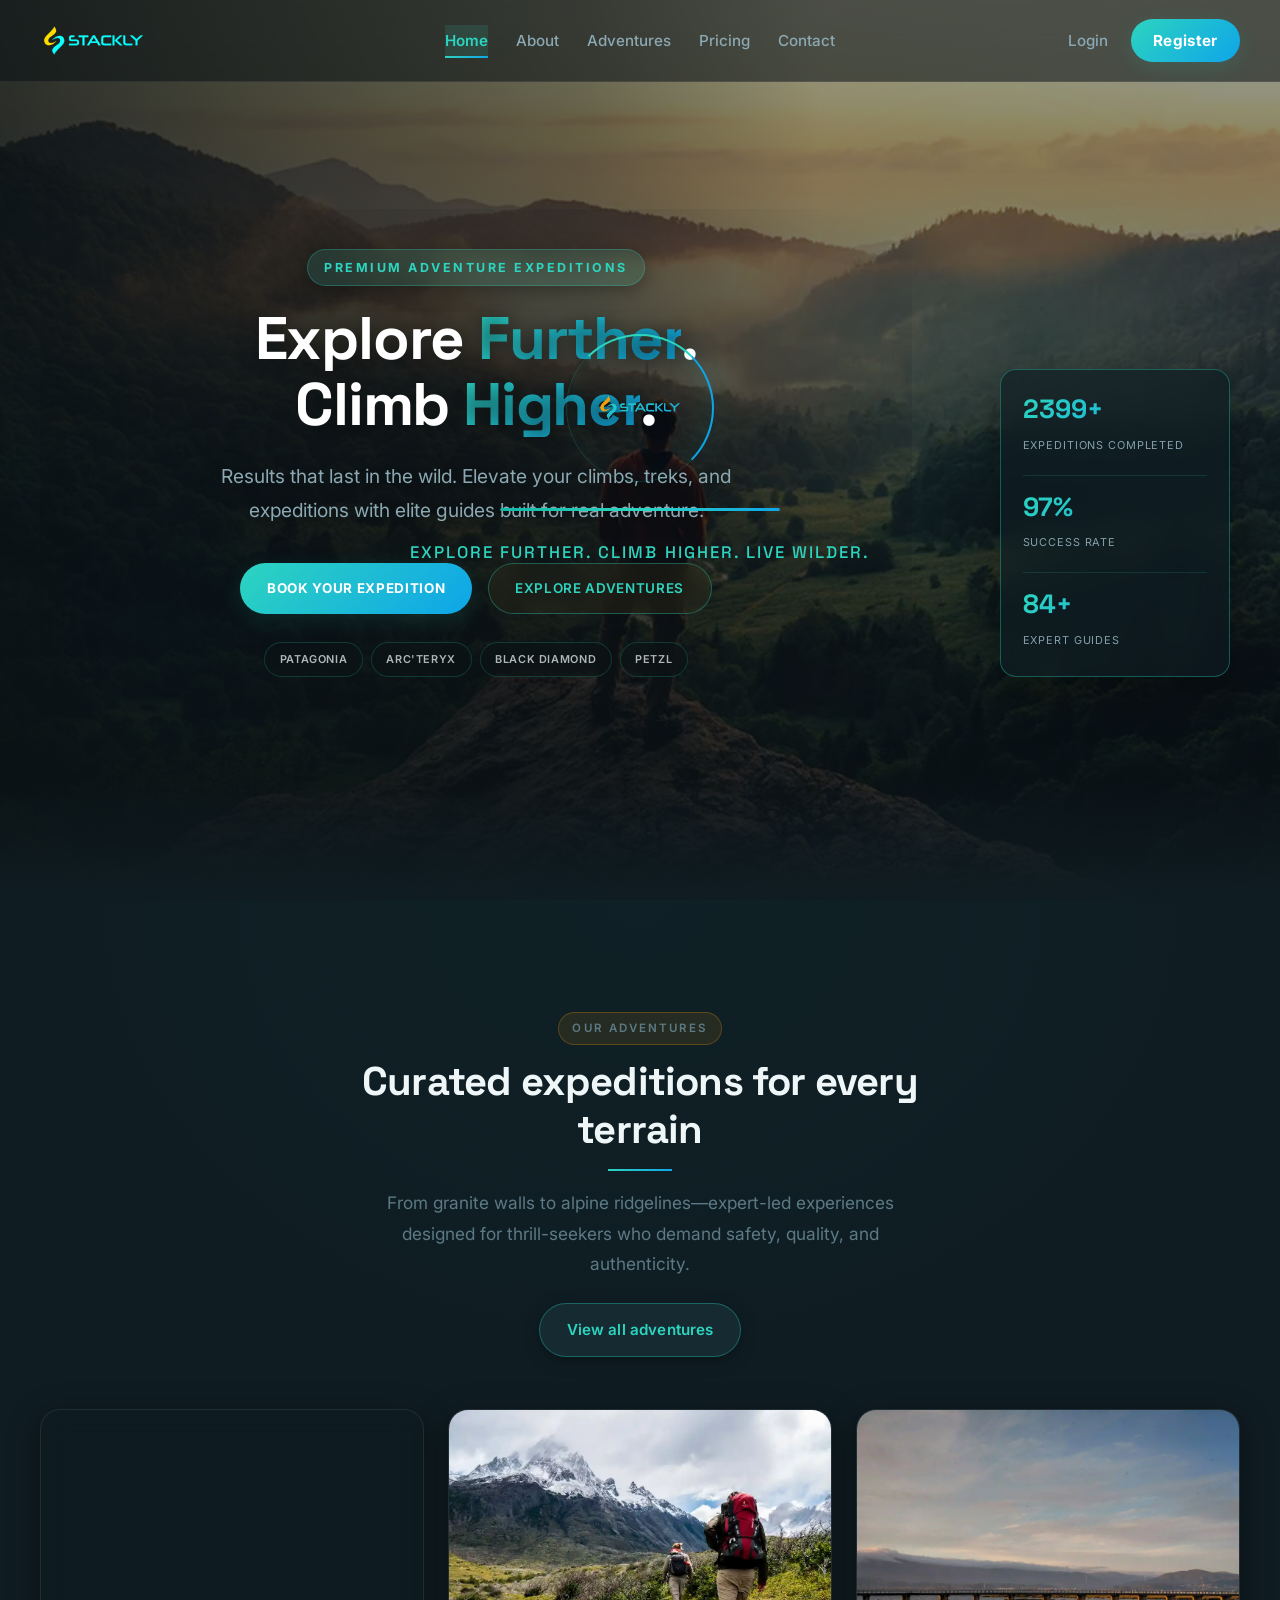
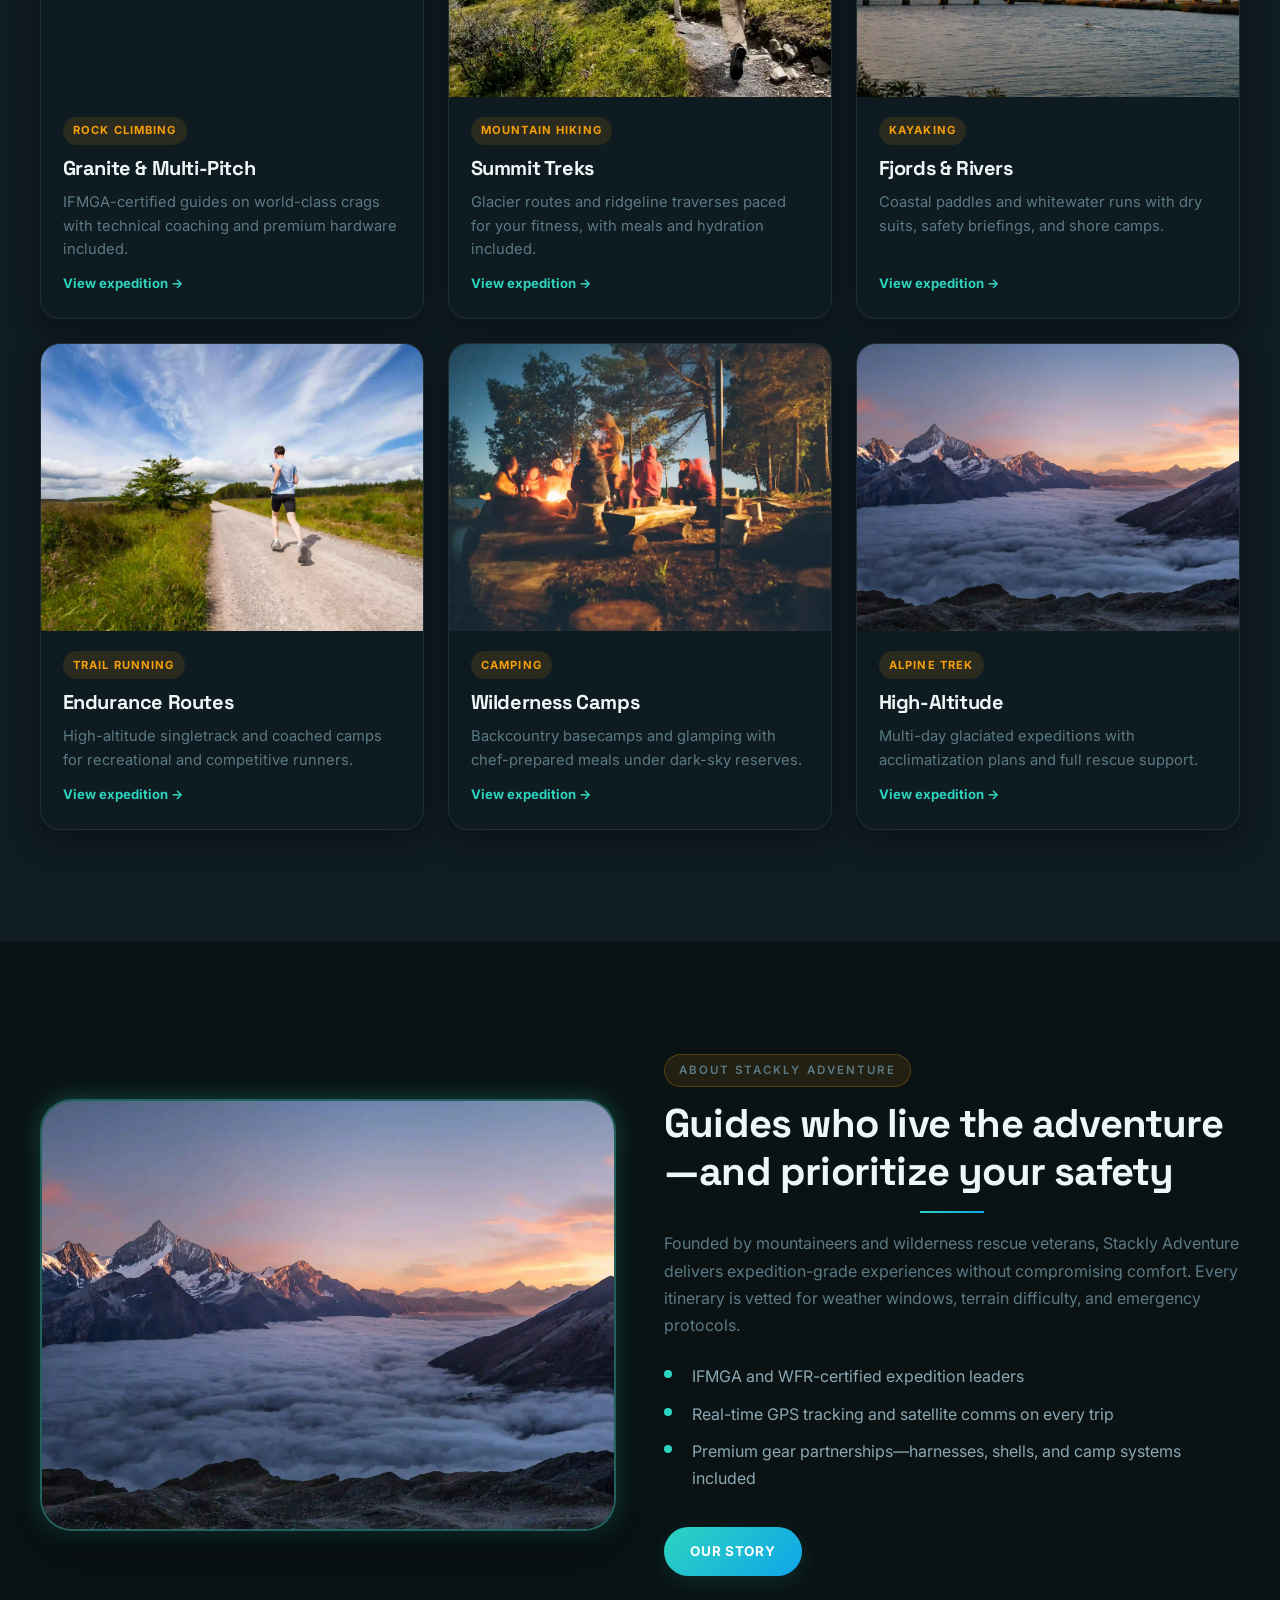
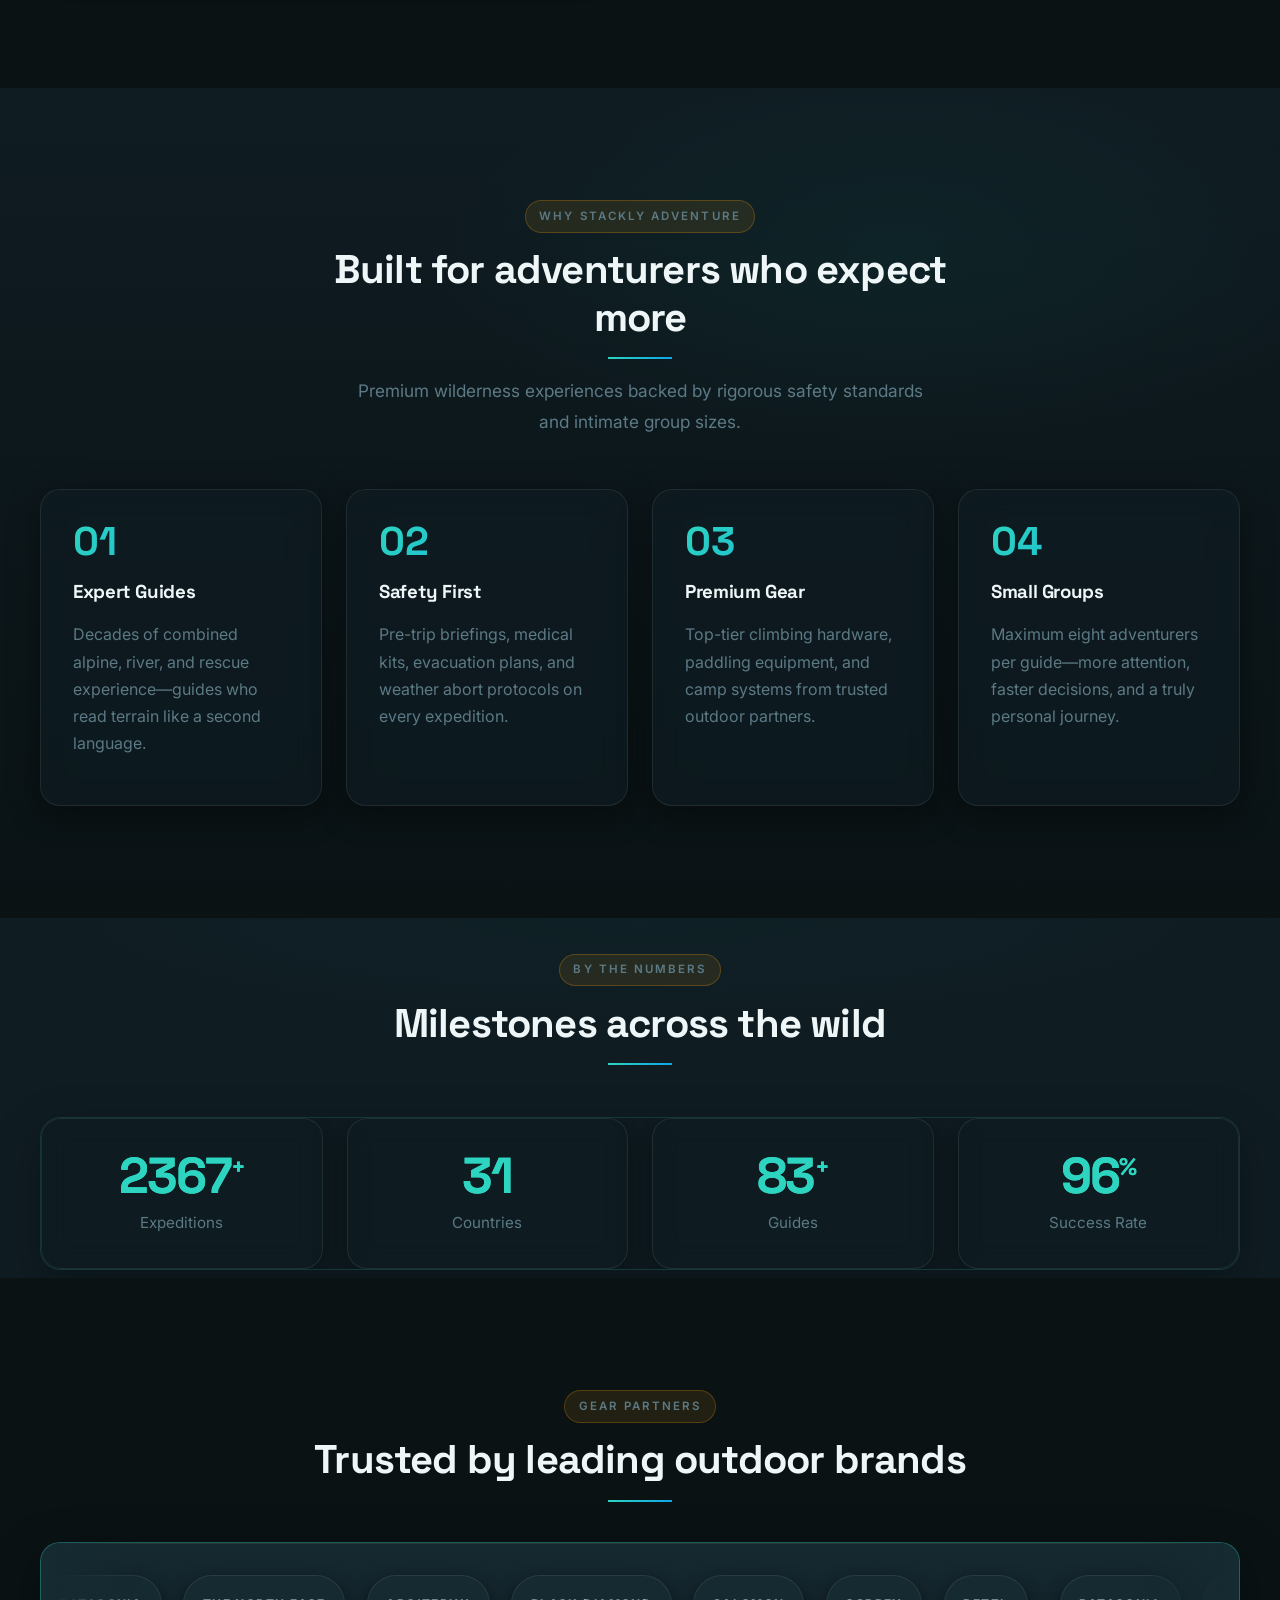
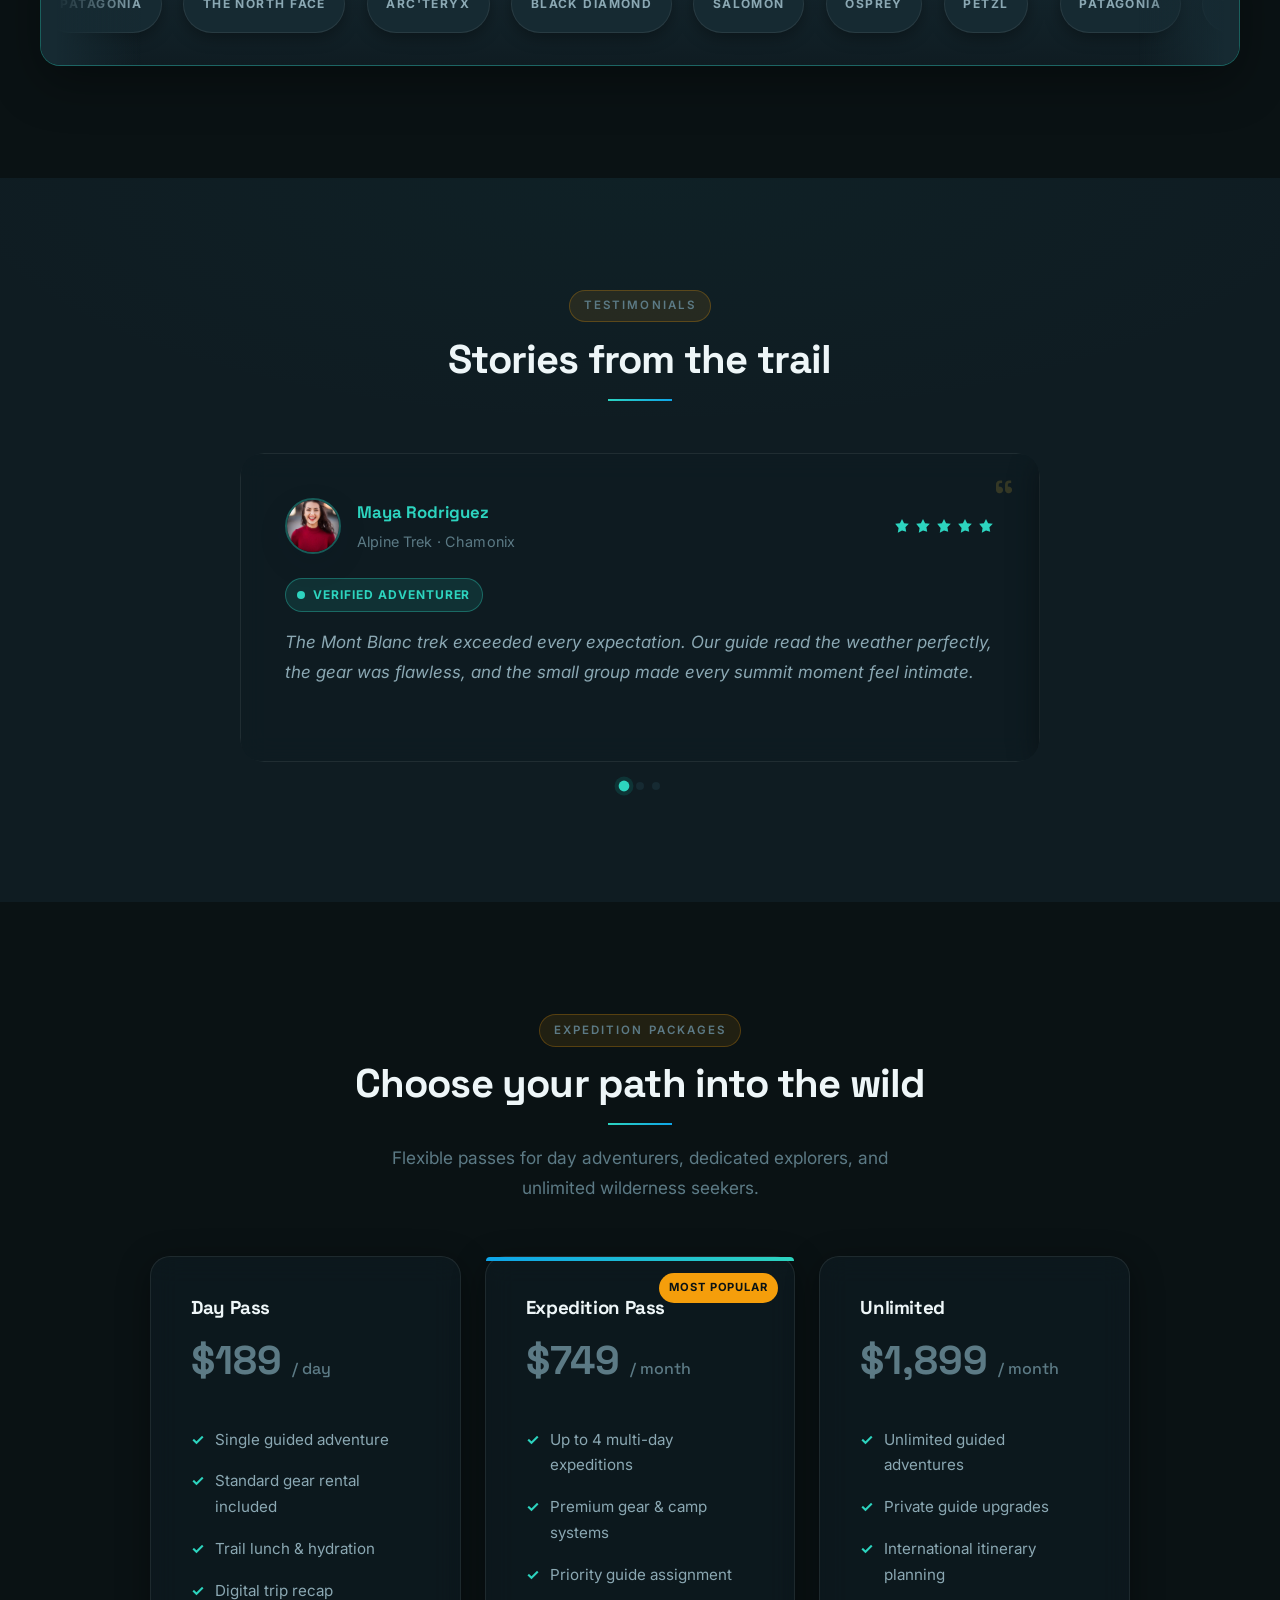
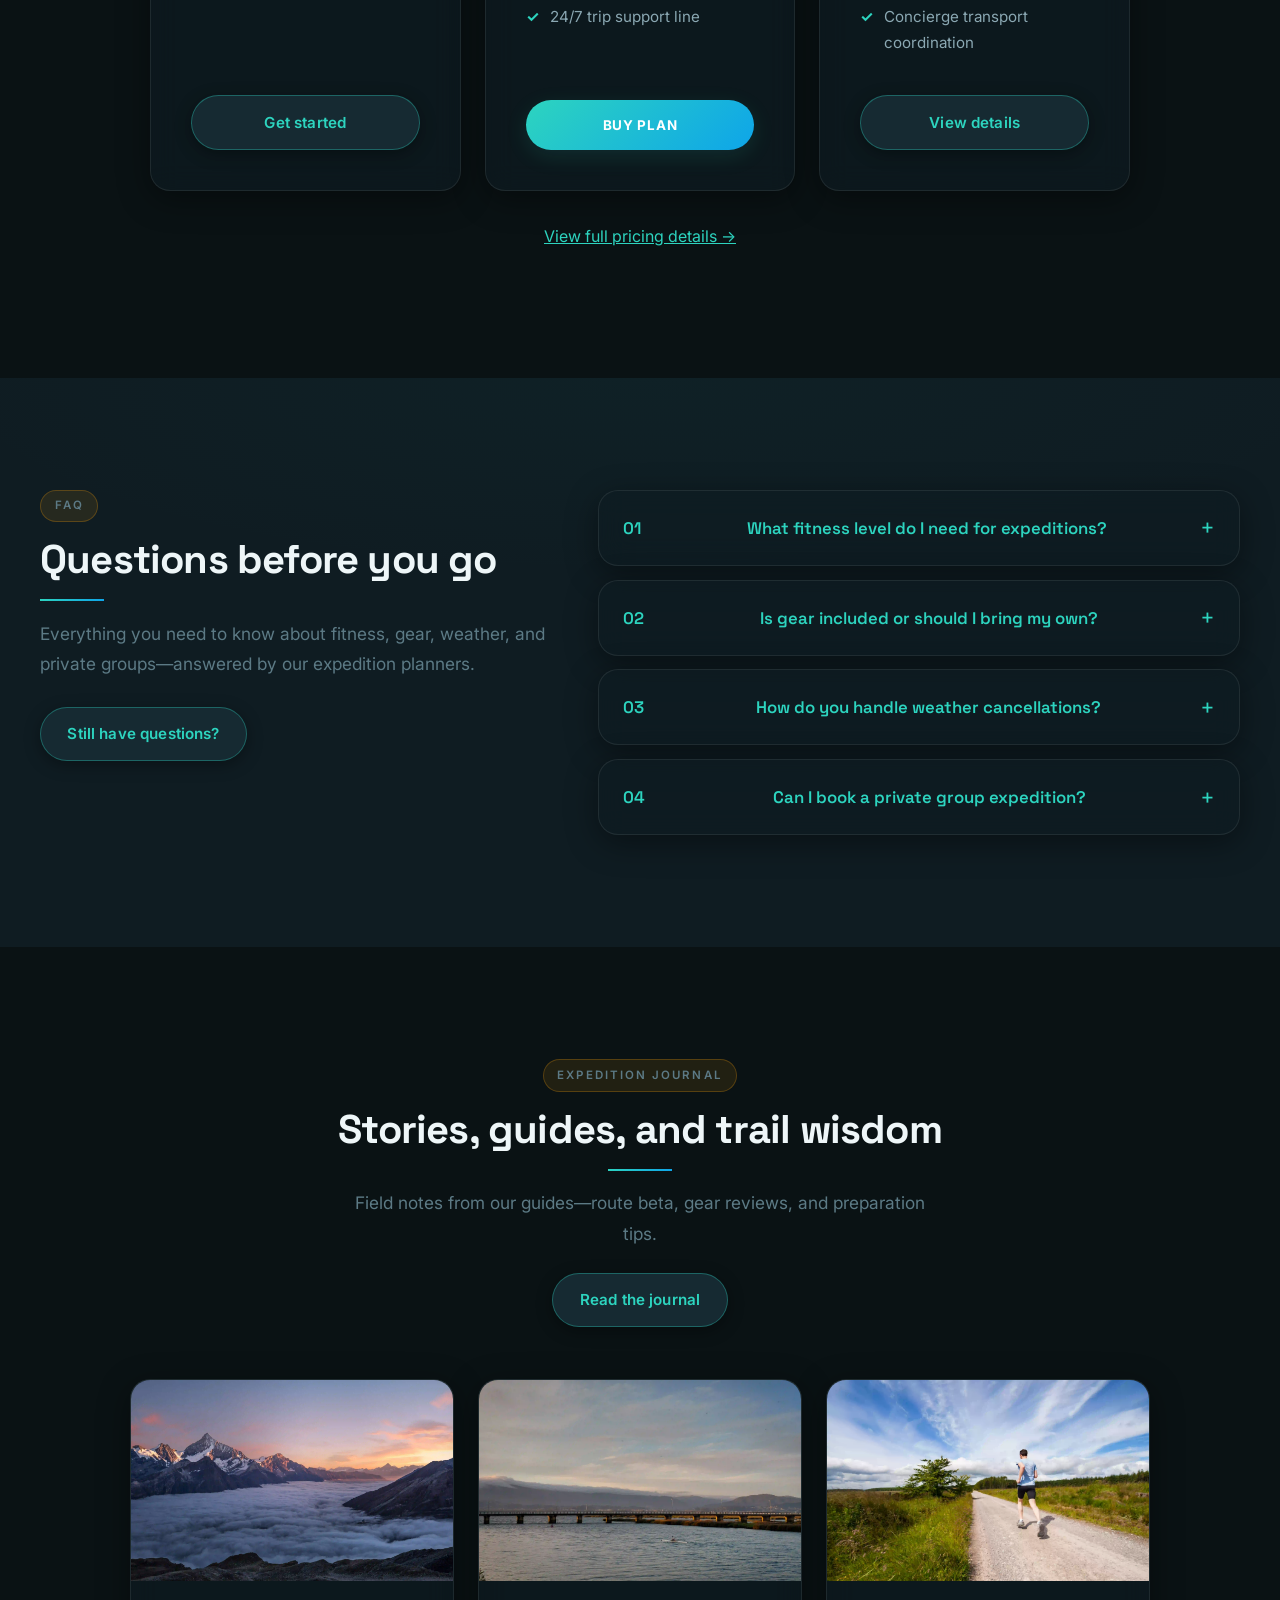
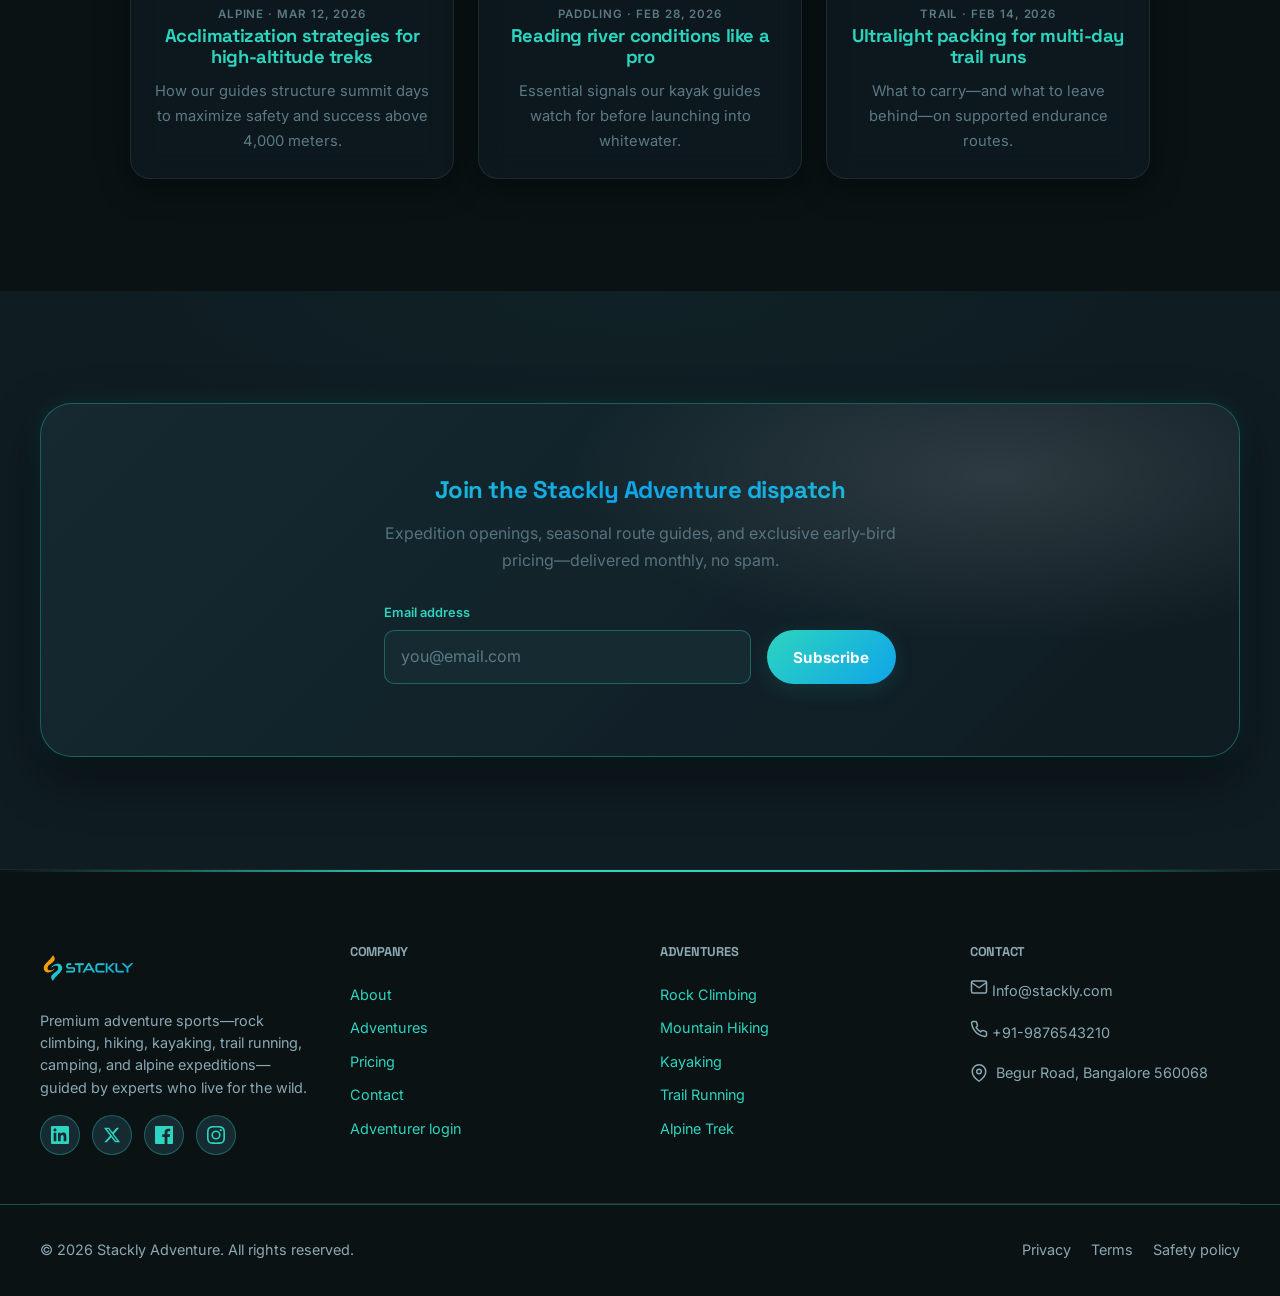
==== commit 20b94d07: "footer content in left align and hero stat margin adjusted" ====
--- a/index.html
+++ b/index.html
@@ -98,15 +98,15 @@
 
         <aside class="hero-premium__stats-card" data-aos="fade-left" data-aos-delay="500" aria-label="Expedition highlights">
           <div class="hero-premium__stat-item">
-            <span class="hero-premium__stat-value">2.4K+</span>
+            <span class="hero-premium__stat-value"><span class="stat-counter" data-target="2400">0</span>+</span>
             <span class="hero-premium__stat-label">Expeditions completed</span>
           </div>
           <div class="hero-premium__stat-item">
-            <span class="hero-premium__stat-value">98%</span>
+            <span class="hero-premium__stat-value"><span class="stat-counter" data-target="98">0</span>%</span>
             <span class="hero-premium__stat-label">Success rate</span>
           </div>
           <div class="hero-premium__stat-item">
-            <span class="hero-premium__stat-value">85+</span>
+            <span class="hero-premium__stat-value"><span class="stat-counter" data-target="85">0</span>+</span>
             <span class="hero-premium__stat-label">Expert guides</span>
           </div>
         </aside>
--- a/css/style.css
+++ b/css/style.css
@@ -898,7 +898,7 @@
 .hero-premium__stats-card {
   display: flex;
   flex-direction: column;
-  gap: 1.1rem;
+  gap: 1rem;
   padding: 1.5rem 1.35rem;
   background: rgba(15, 28, 34, 0.72);
   backdrop-filter: blur(16px);
@@ -906,7 +906,8 @@
   border: 1px solid rgba(45, 212, 191, 0.28);
   border-radius: 1rem;
   box-shadow: 0 16px 48px rgba(0, 0, 0, 0.35);
-  min-width: 0;
+  margin-right:50px;
+
 }
 
 .hero-premium__stat-item {
@@ -2479,8 +2480,8 @@
   grid-template-columns: repeat(auto-fit, minmax(200px, 1fr));
   padding-bottom: 3rem;
   border-bottom: 1px solid rgba(255, 255, 255, 0.1);
-  justify-items: center;
-  text-align: center;
+  justify-items: start;
+  text-align: left;
 }
 
 .footer-premium__grid > * {
@@ -2491,13 +2492,13 @@
 .footer-premium .footer-brand {
   display: flex;
   flex-direction: column;
-  align-items: center;
-  text-align: center;
+  align-items: flex-start;
+  text-align: left;
   max-width: 340px;
 }
 
 .footer-premium .footer-brand .logo {
-  justify-content: center;
+  justify-content: flex-start;
 }
 
 .footer-premium h4 {
@@ -2514,7 +2515,7 @@
   padding: 0;
   display: flex;
   flex-direction: column;
-  align-items: center;
+  align-items: flex-start;
 }
 
 .footer-premium a {
@@ -2540,7 +2541,7 @@
   margin: 0;
   display: flex;
   flex-direction: column;
-  align-items: center;
+  align-items: flex-start;
   width: 100%;
 }
 
@@ -2550,7 +2551,7 @@
   line-height: 1.55;
   color: rgba(255, 255, 255, 0.72);
   display: flex;
-  justify-content: center;
+  justify-content: flex-start;
   width: 100%;
 }
 
--- a/css/responsive.css
+++ b/css/responsive.css
@@ -86,6 +86,14 @@
     flex-direction: column;
     align-items: center;
     width: 100%;
+  }
+
+  .footer-contact__addr {
+    align-items: center;
+  }
+
+  .footer-contact__addr p {
+    justify-content: center;
   }
 }
 
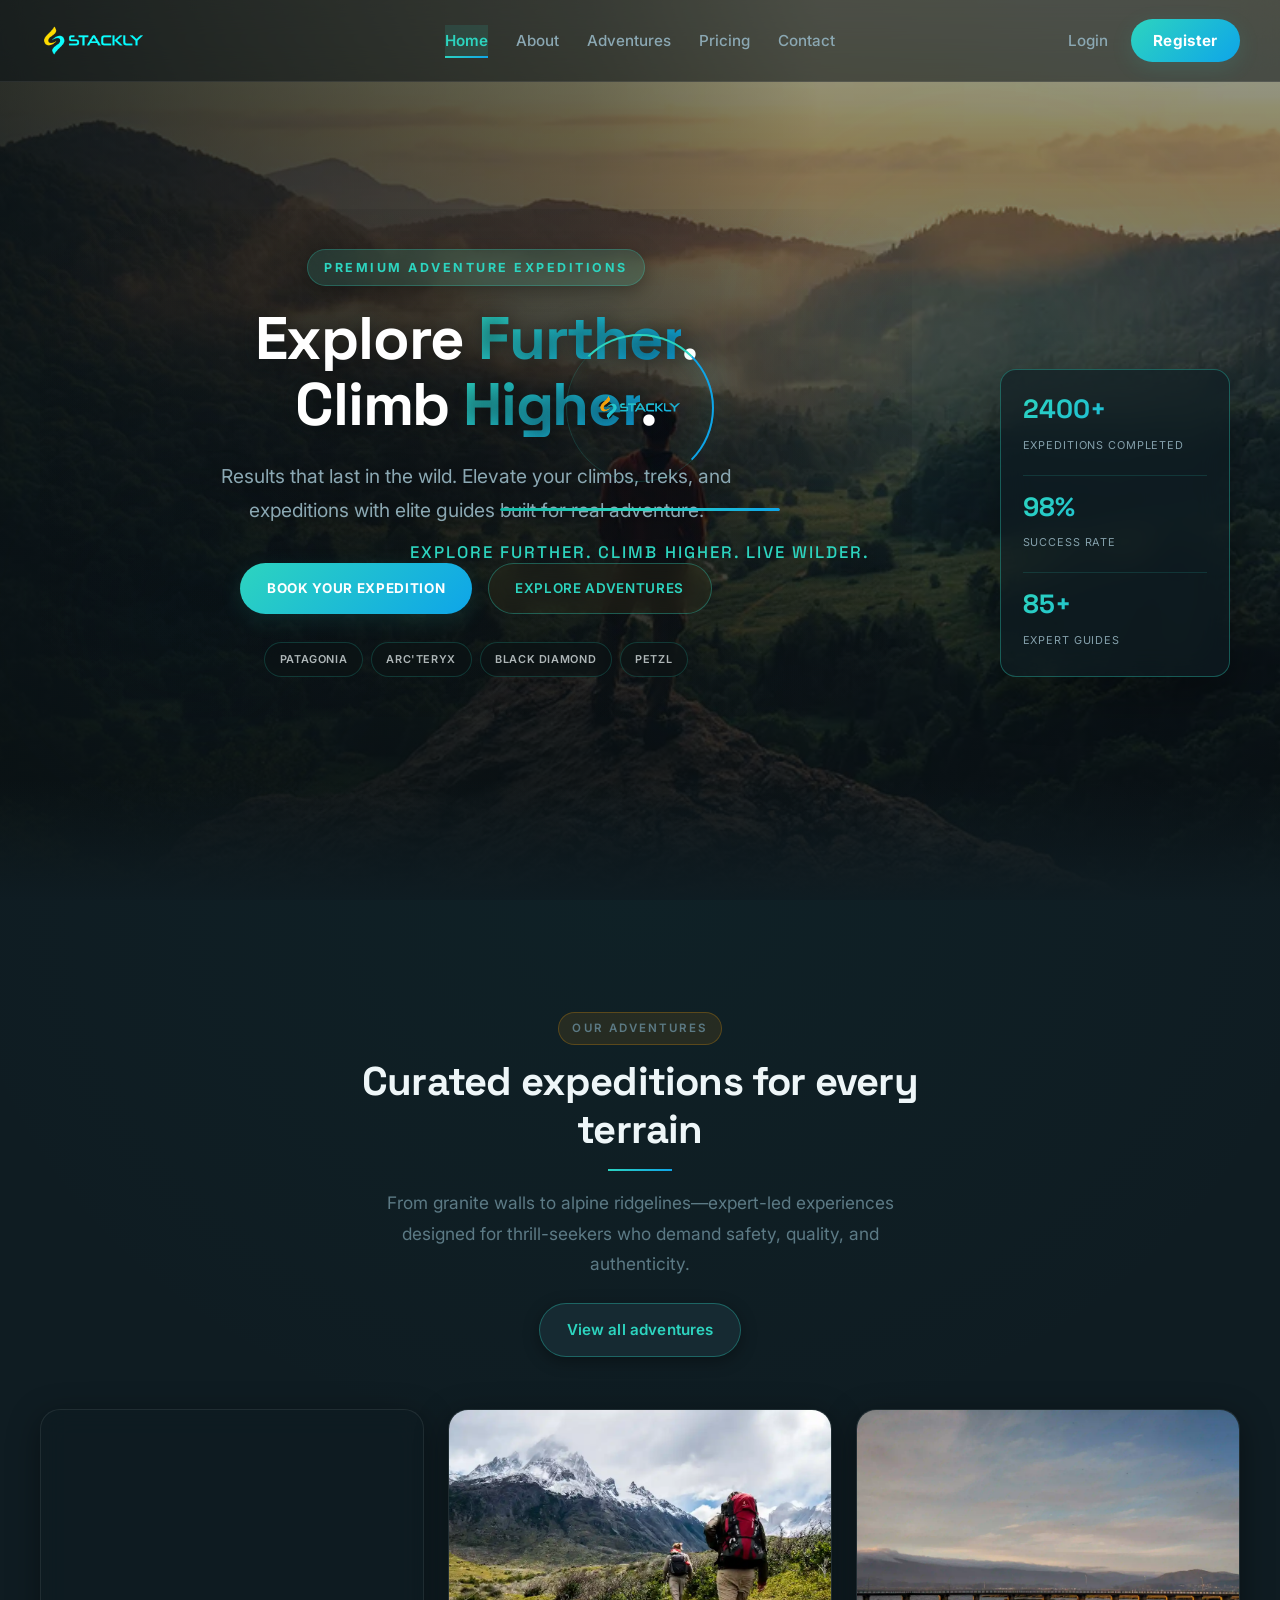
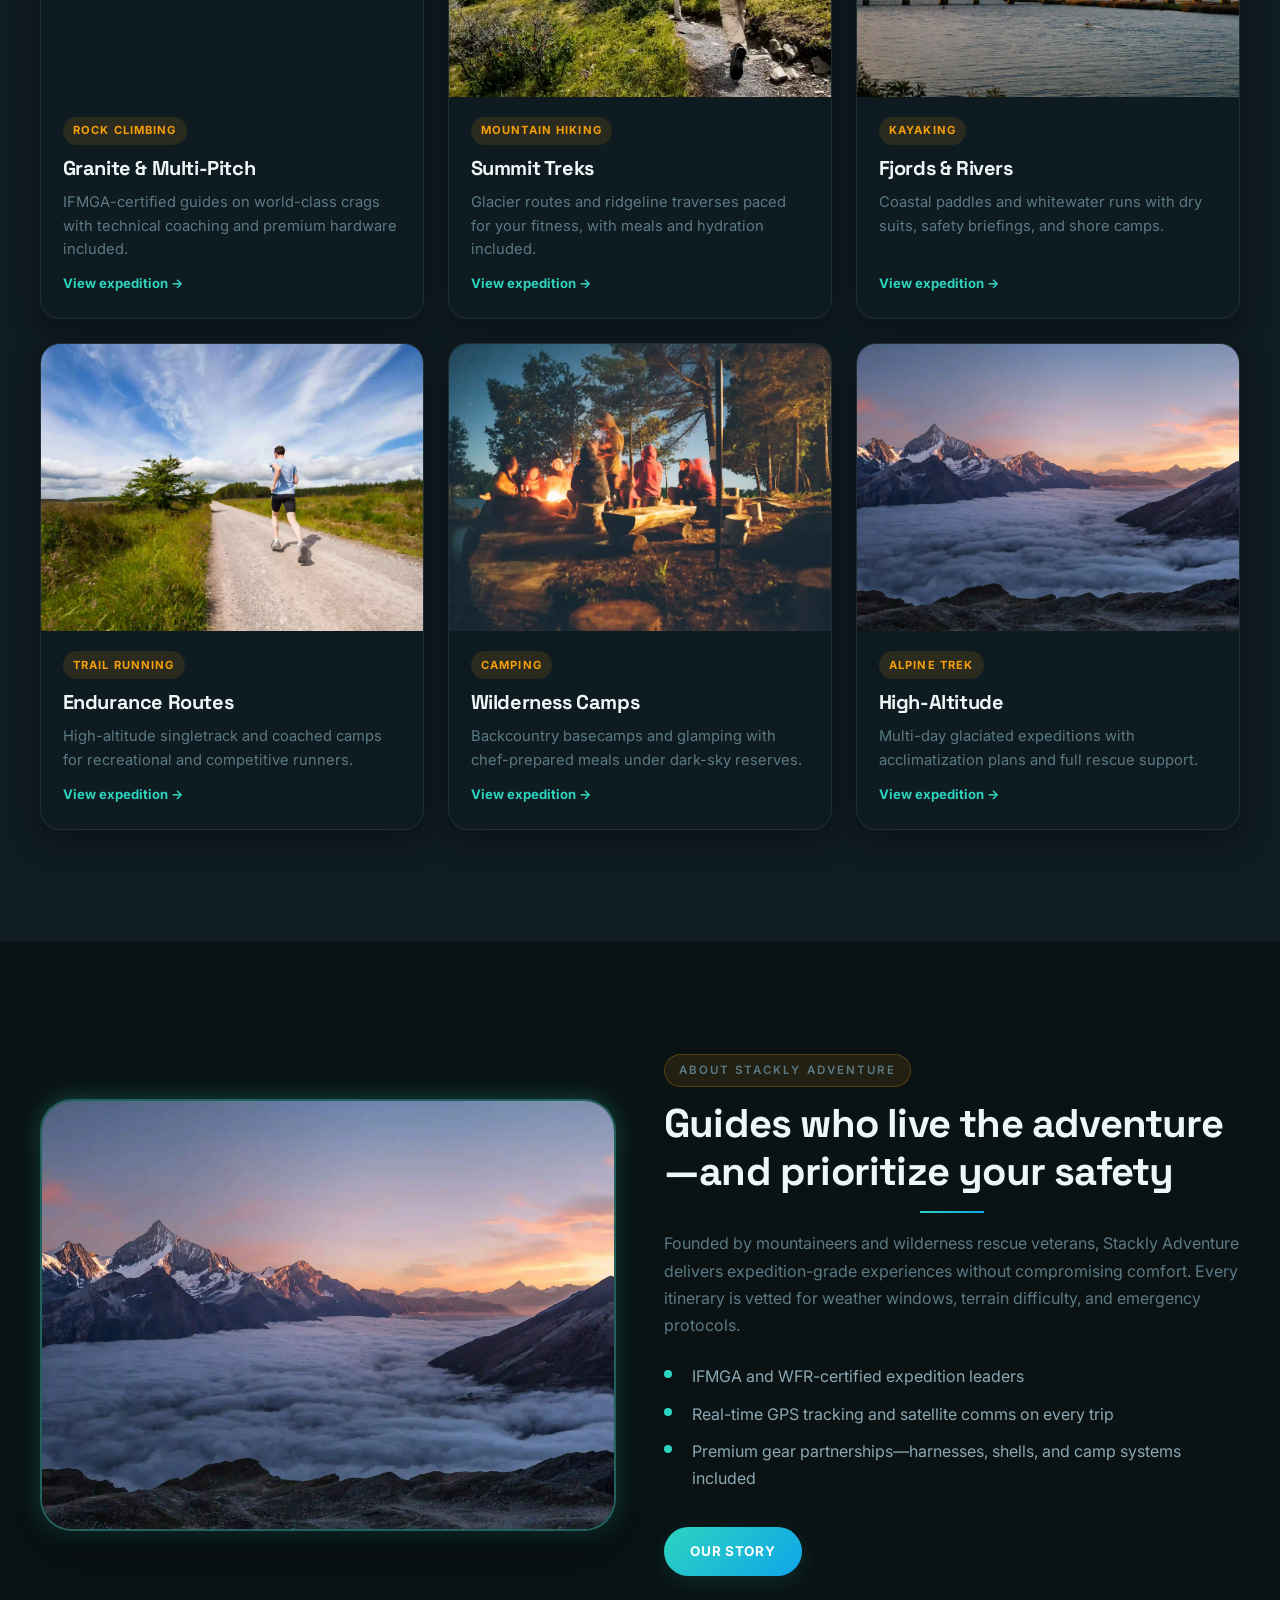
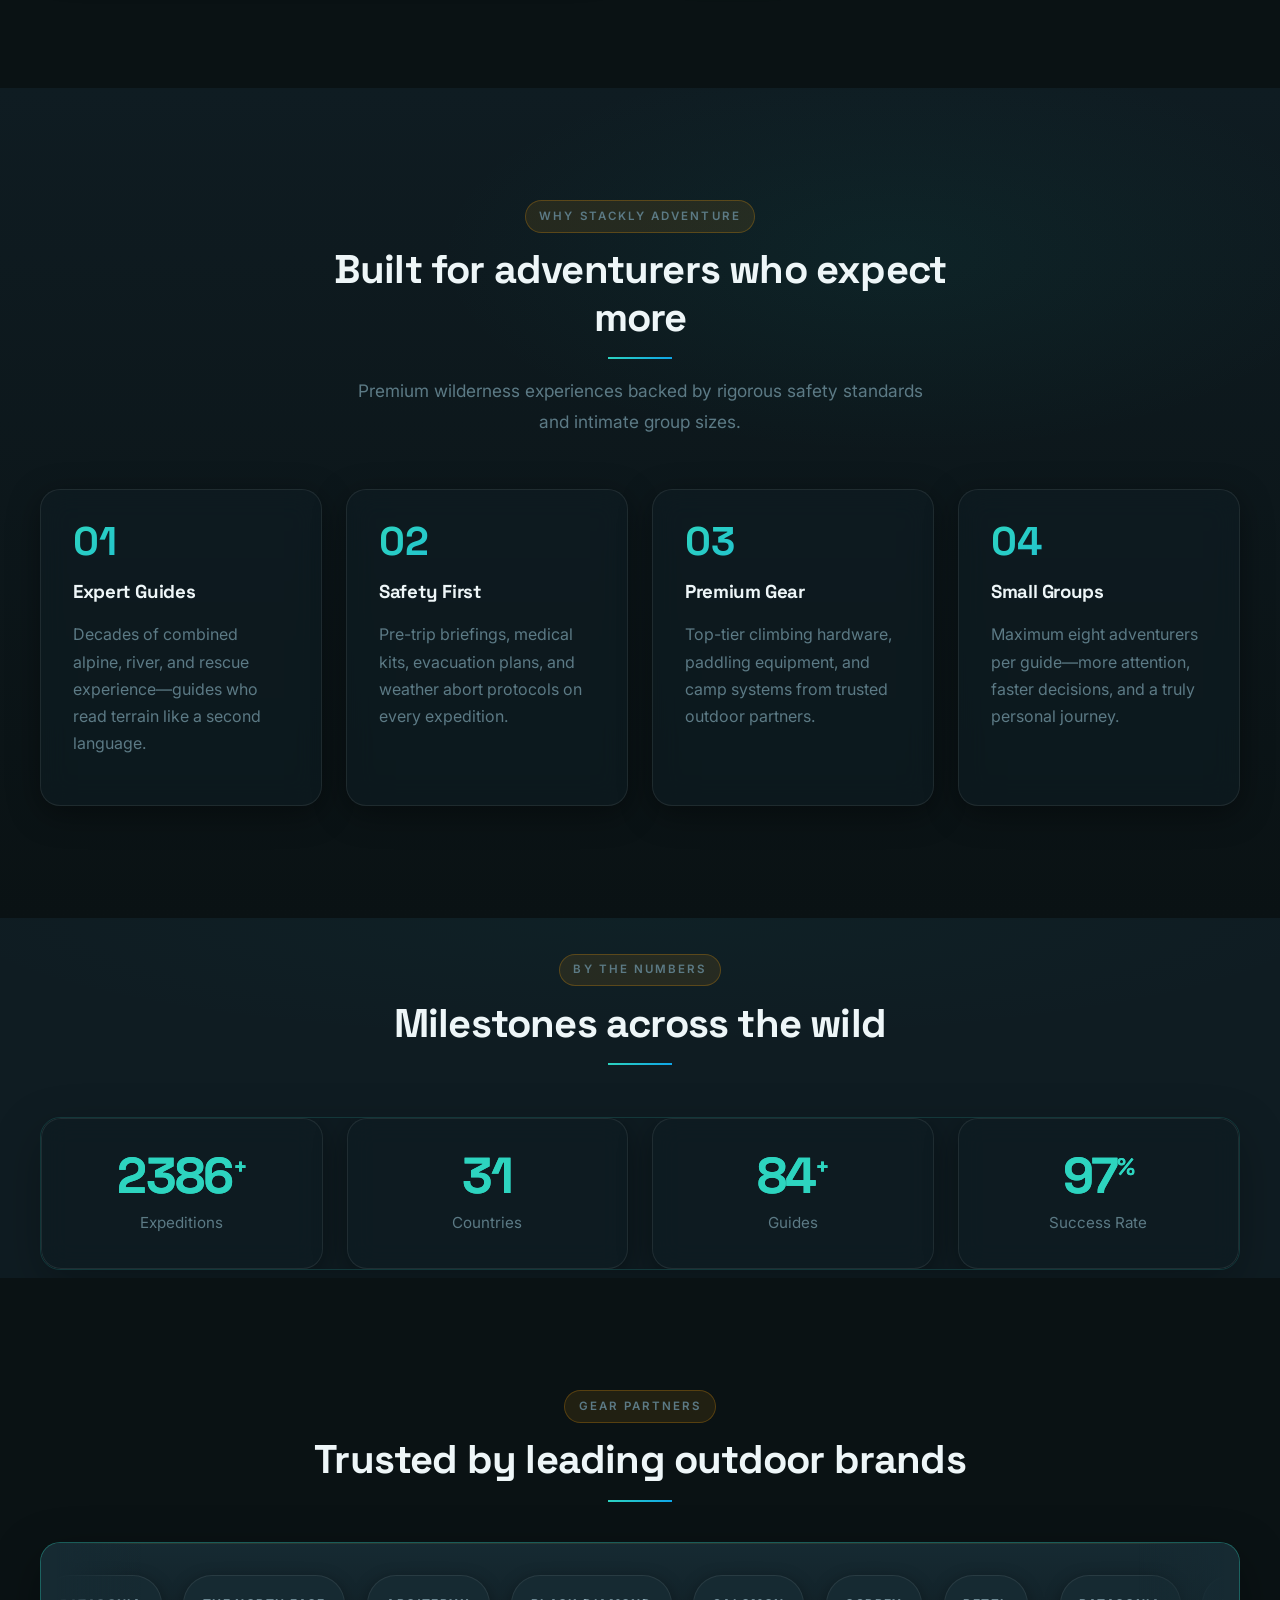
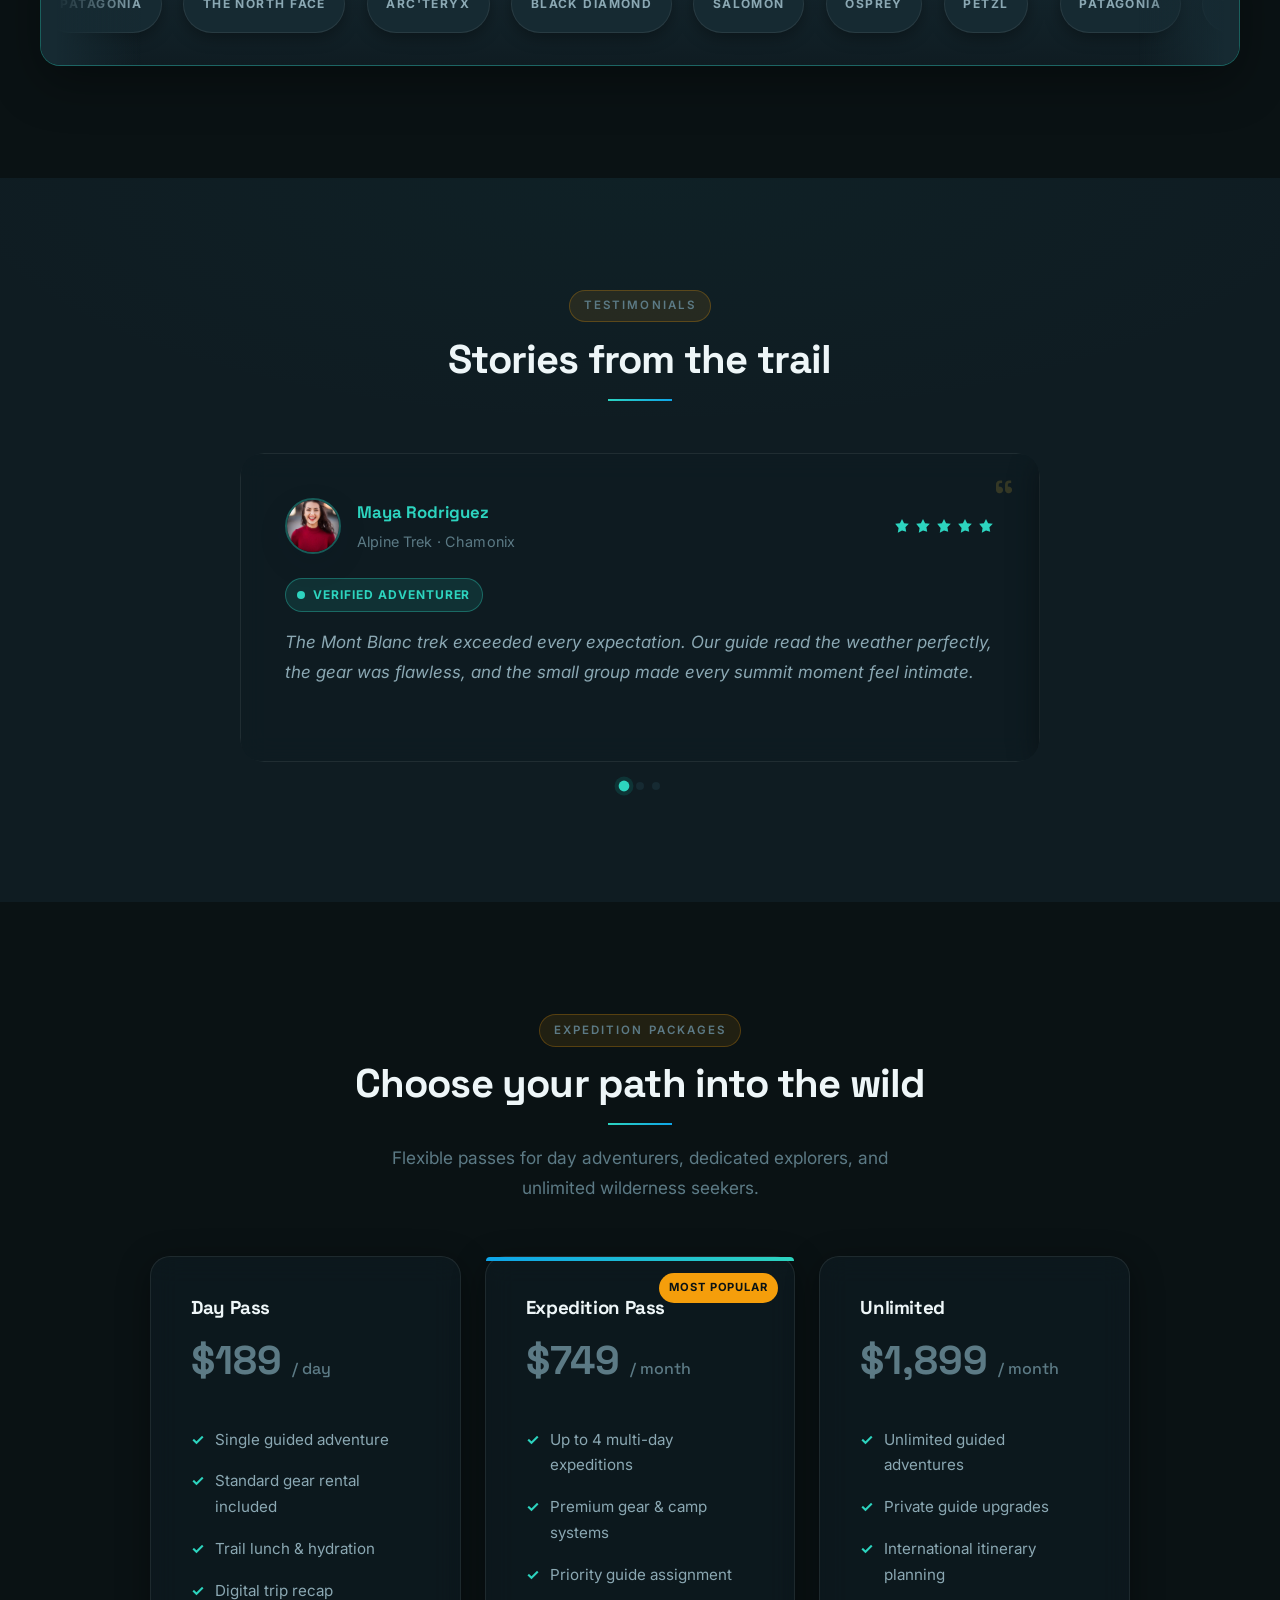
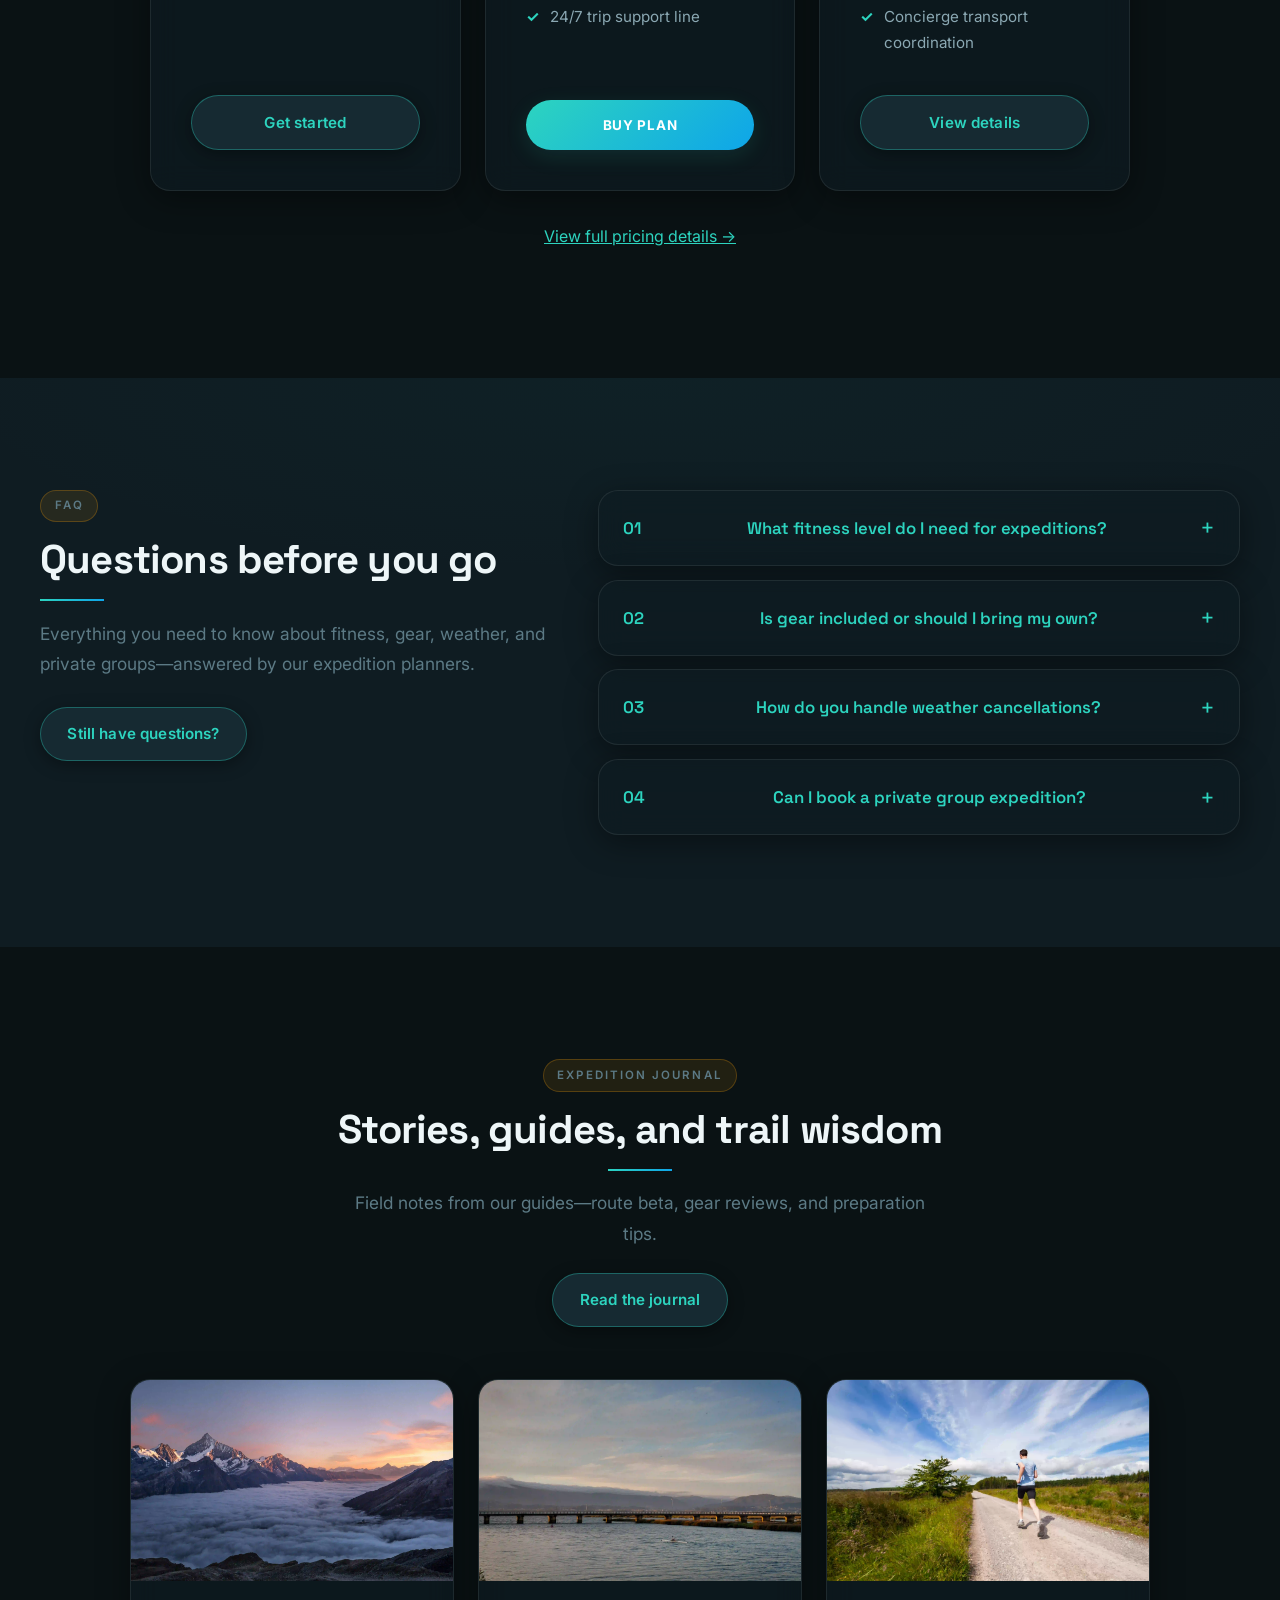
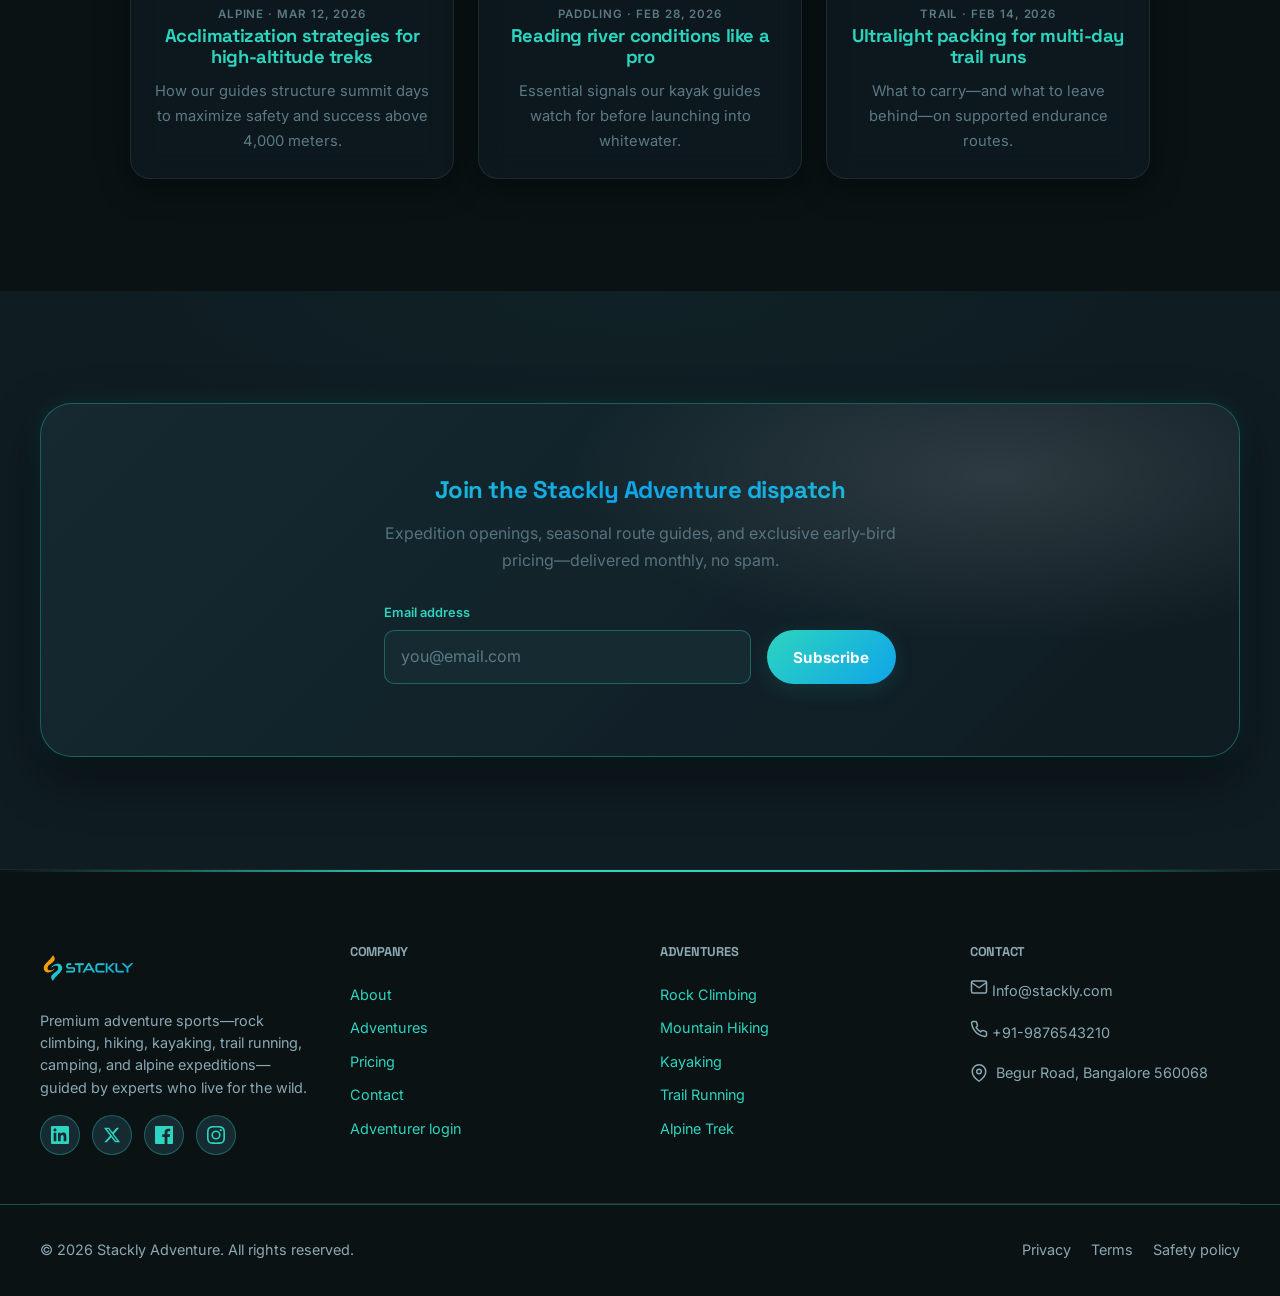
==== commit 350dddab: "commited again" ====
--- a/index.html
+++ b/index.html
@@ -96,6 +96,7 @@
           </ul>
         </div>
 
+        
         <aside class="hero-premium__stats-card" data-aos="fade-left" data-aos-delay="500" aria-label="Expedition highlights">
           <div class="hero-premium__stat-item">
             <span class="hero-premium__stat-value"><span class="stat-counter" data-target="2400">0</span>+</span>
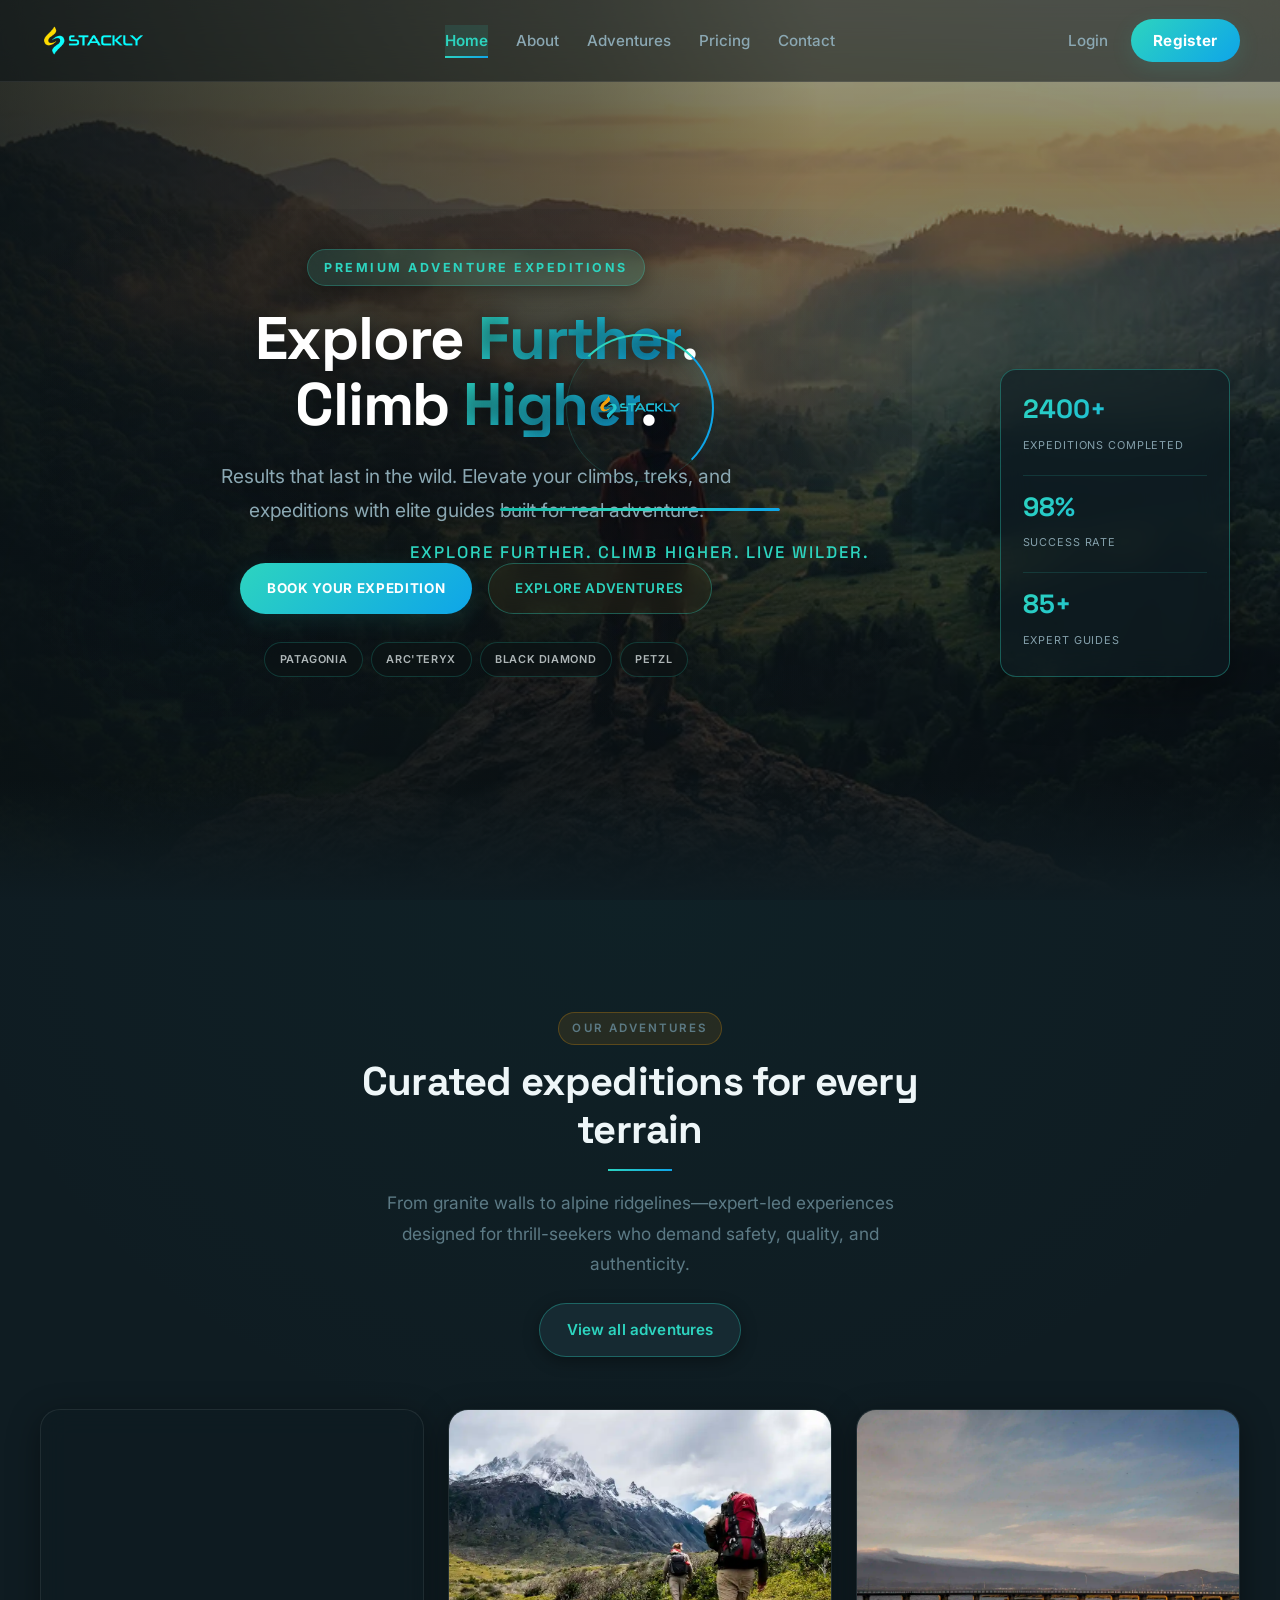
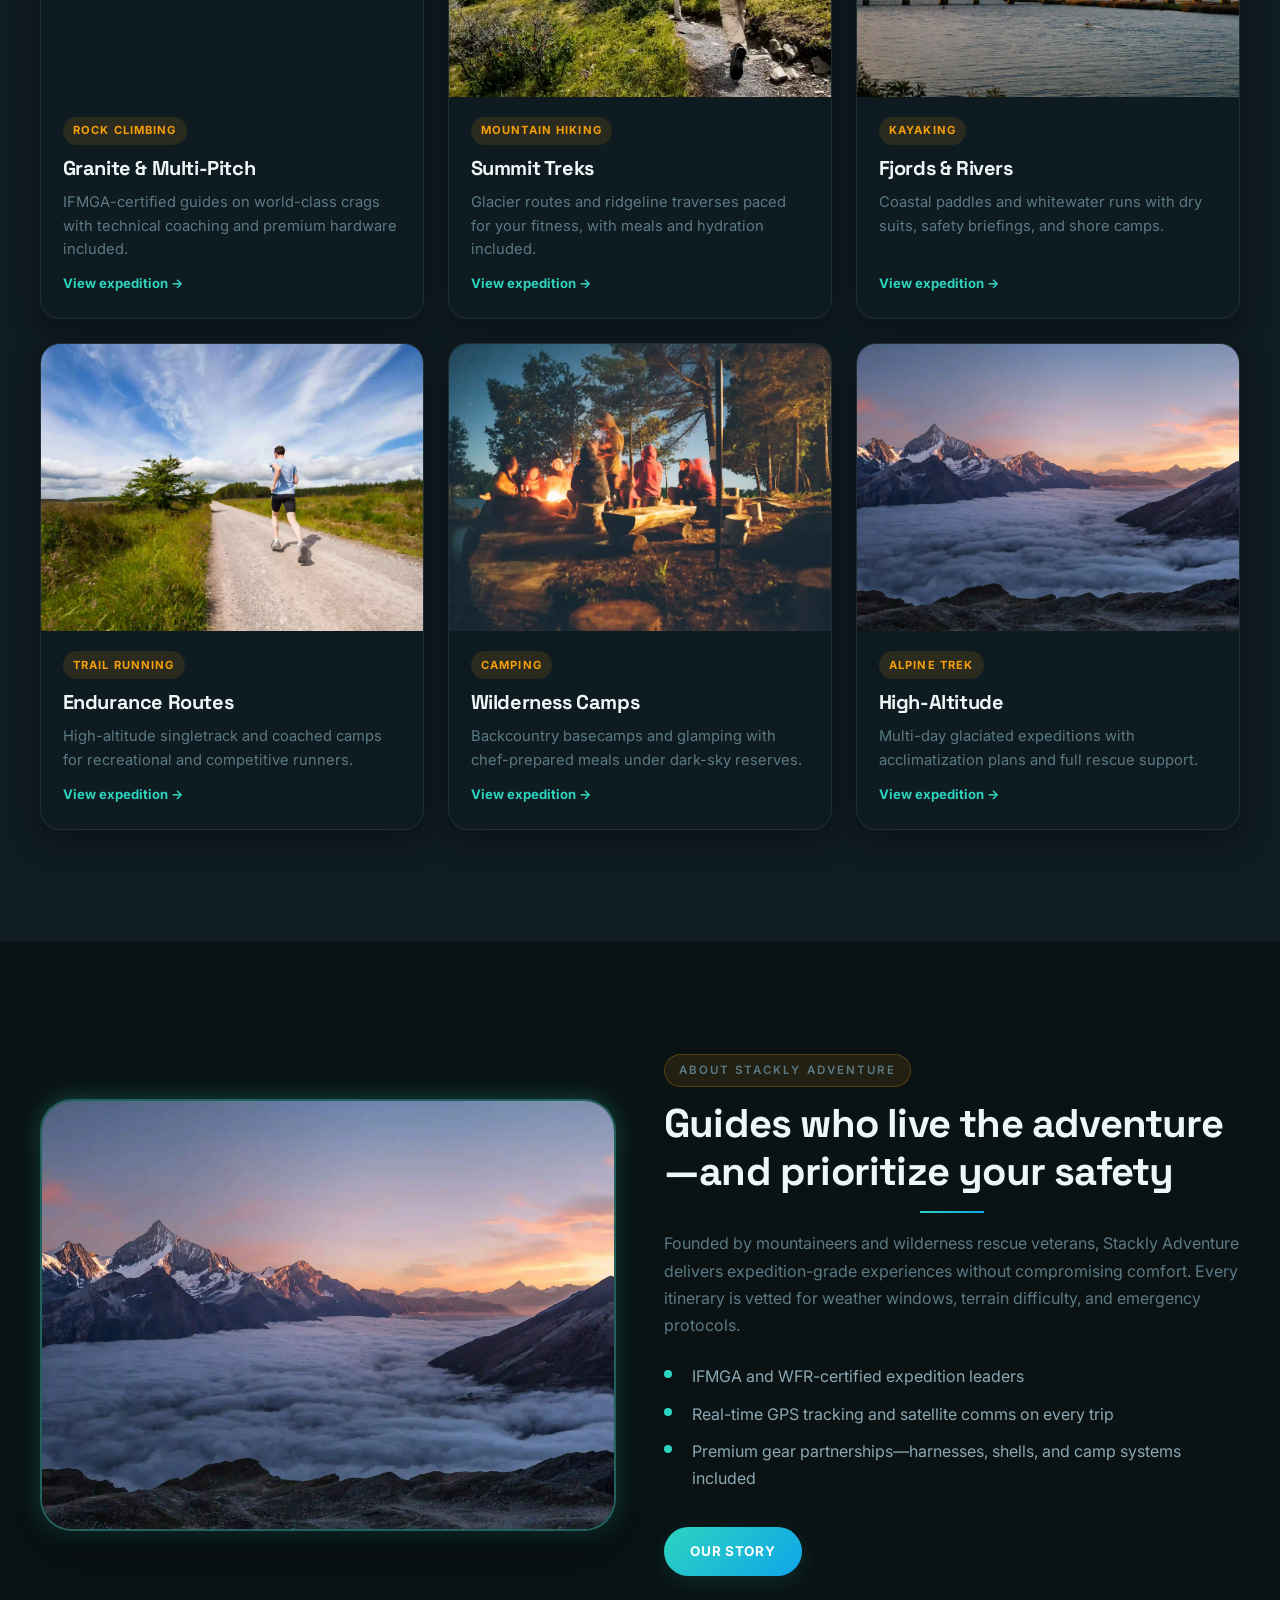
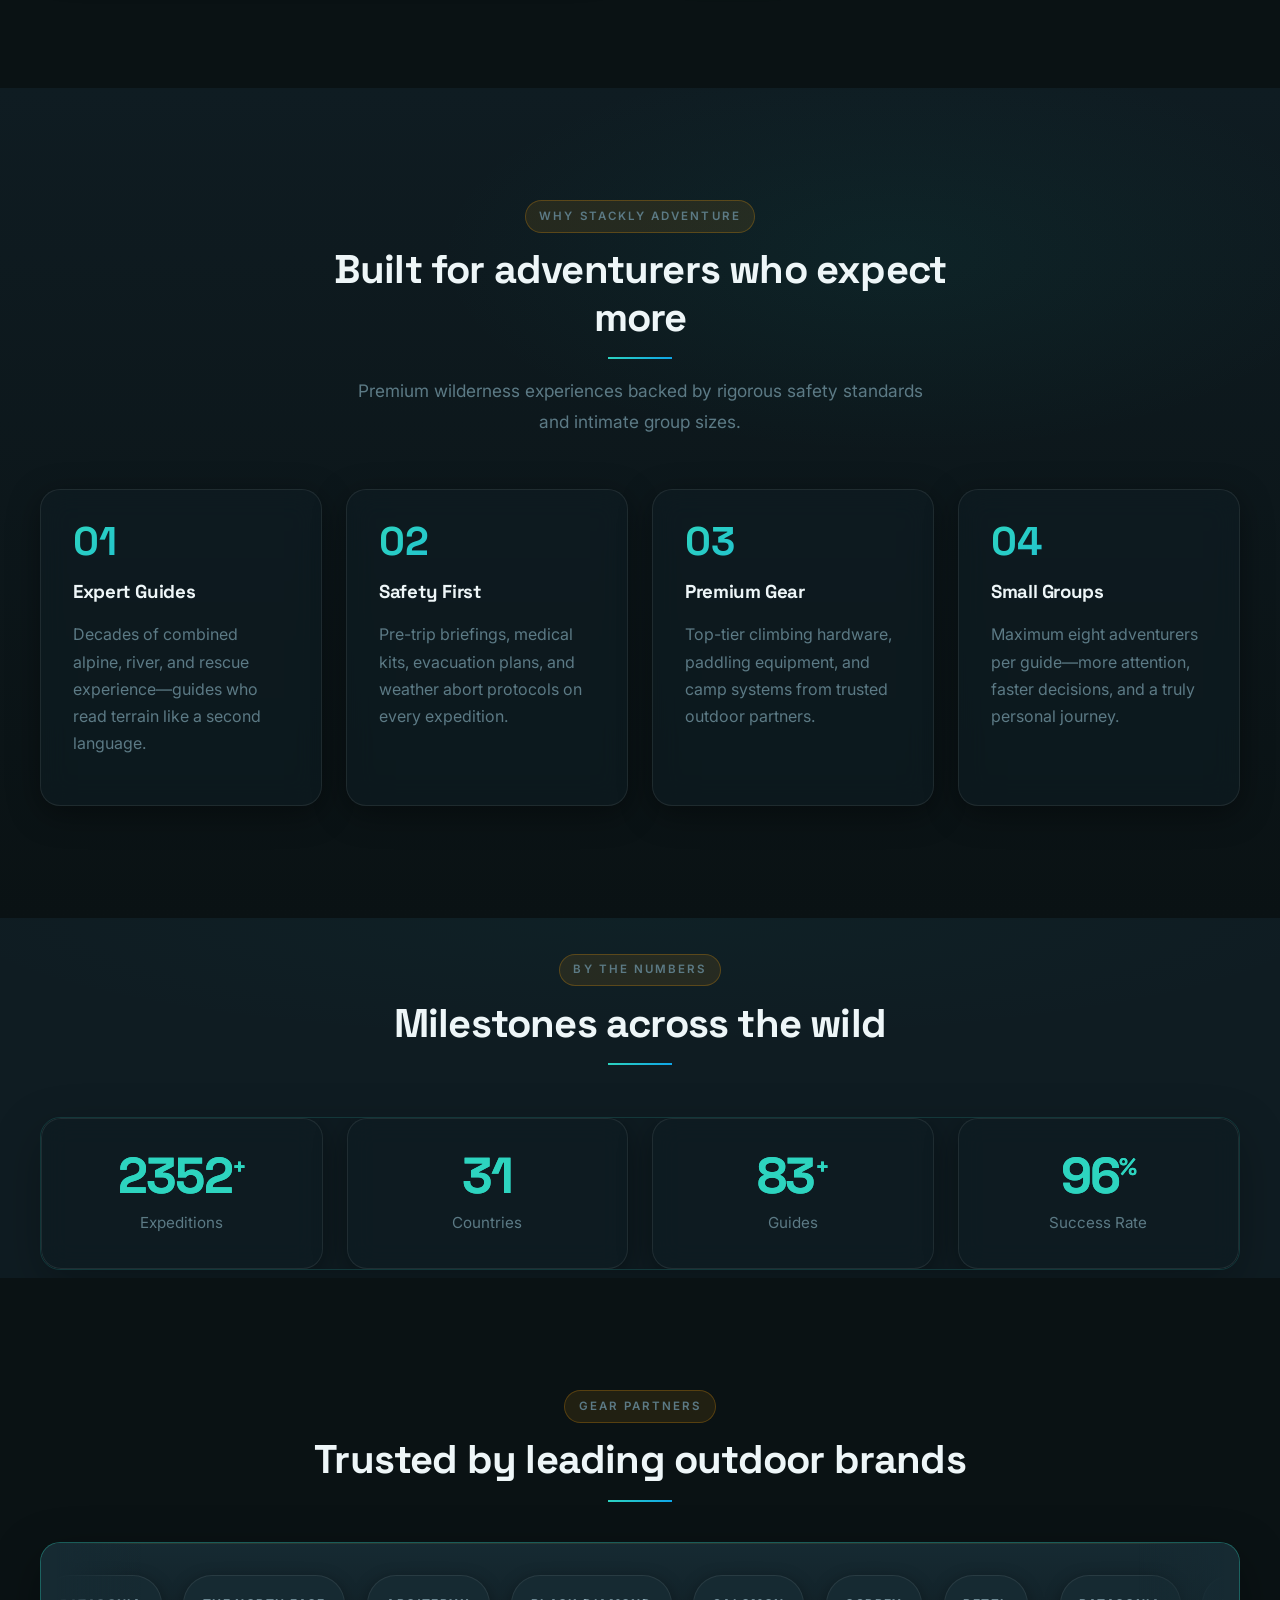
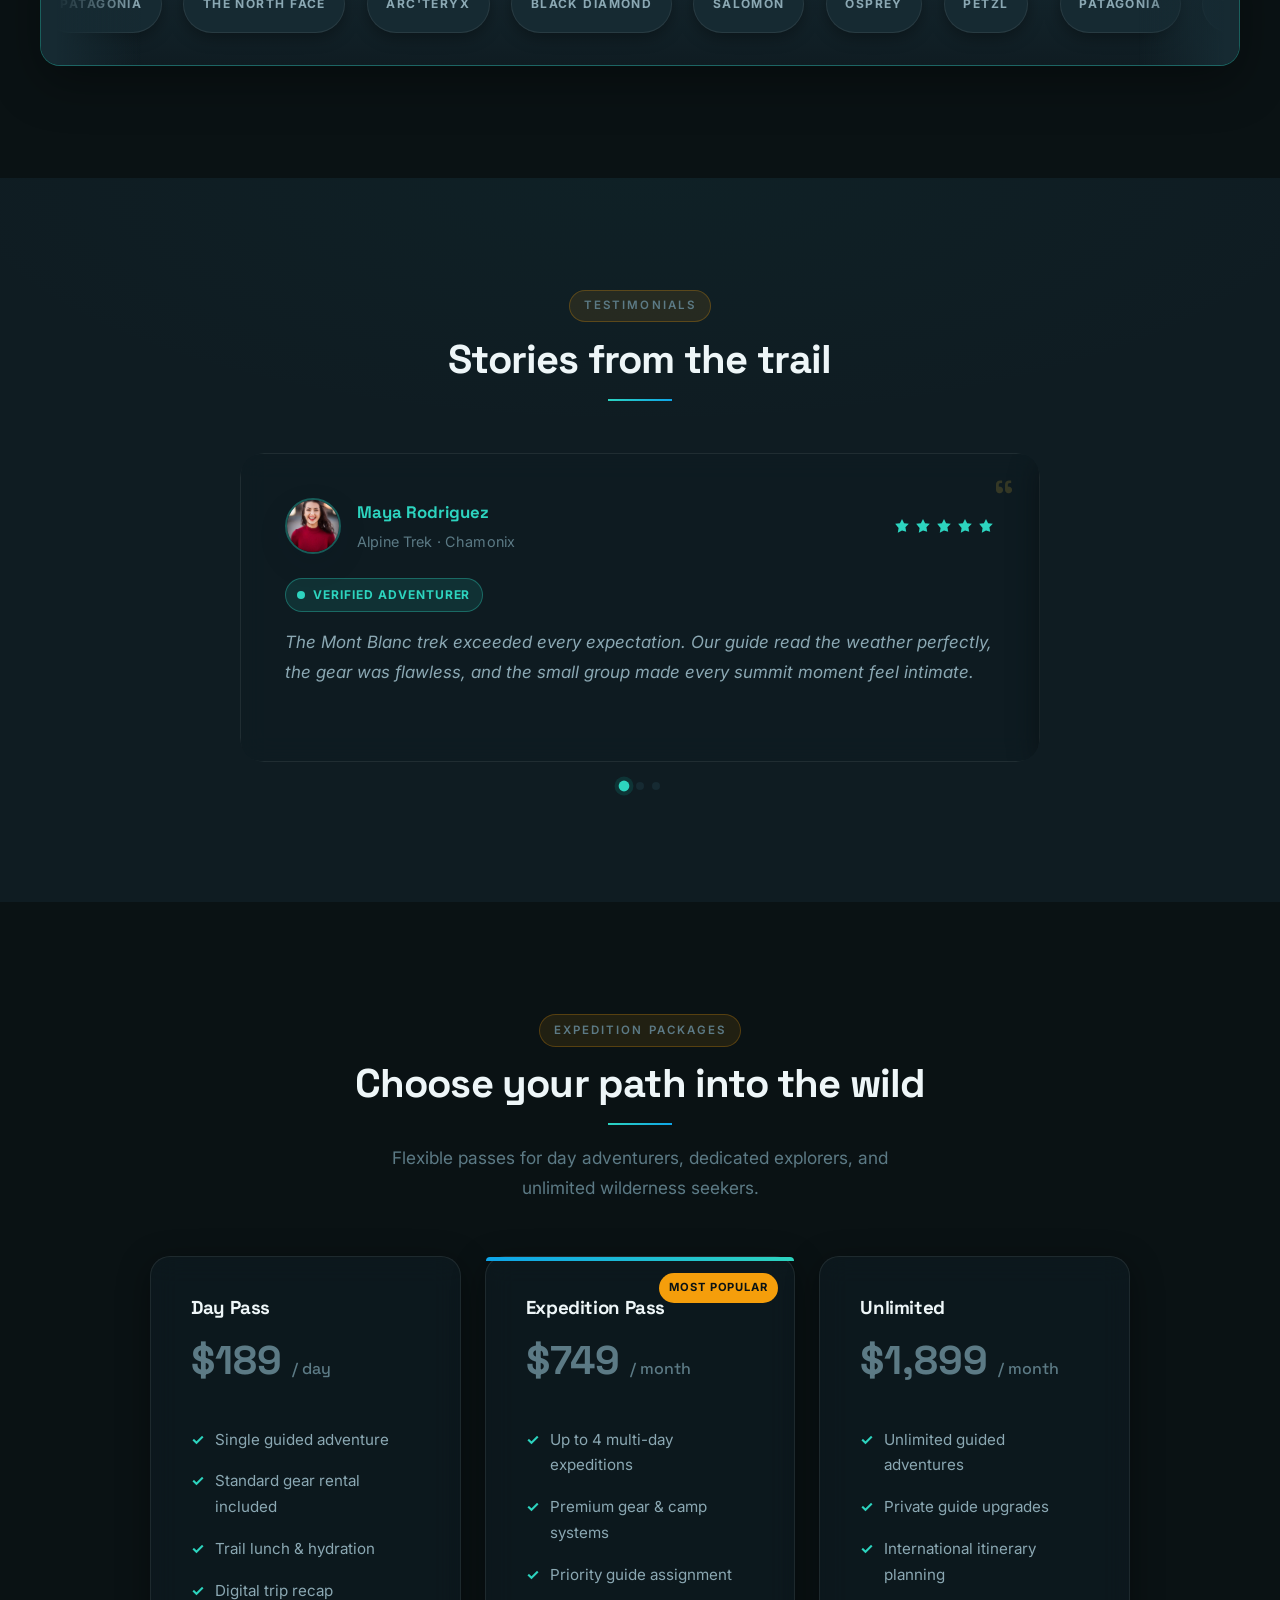
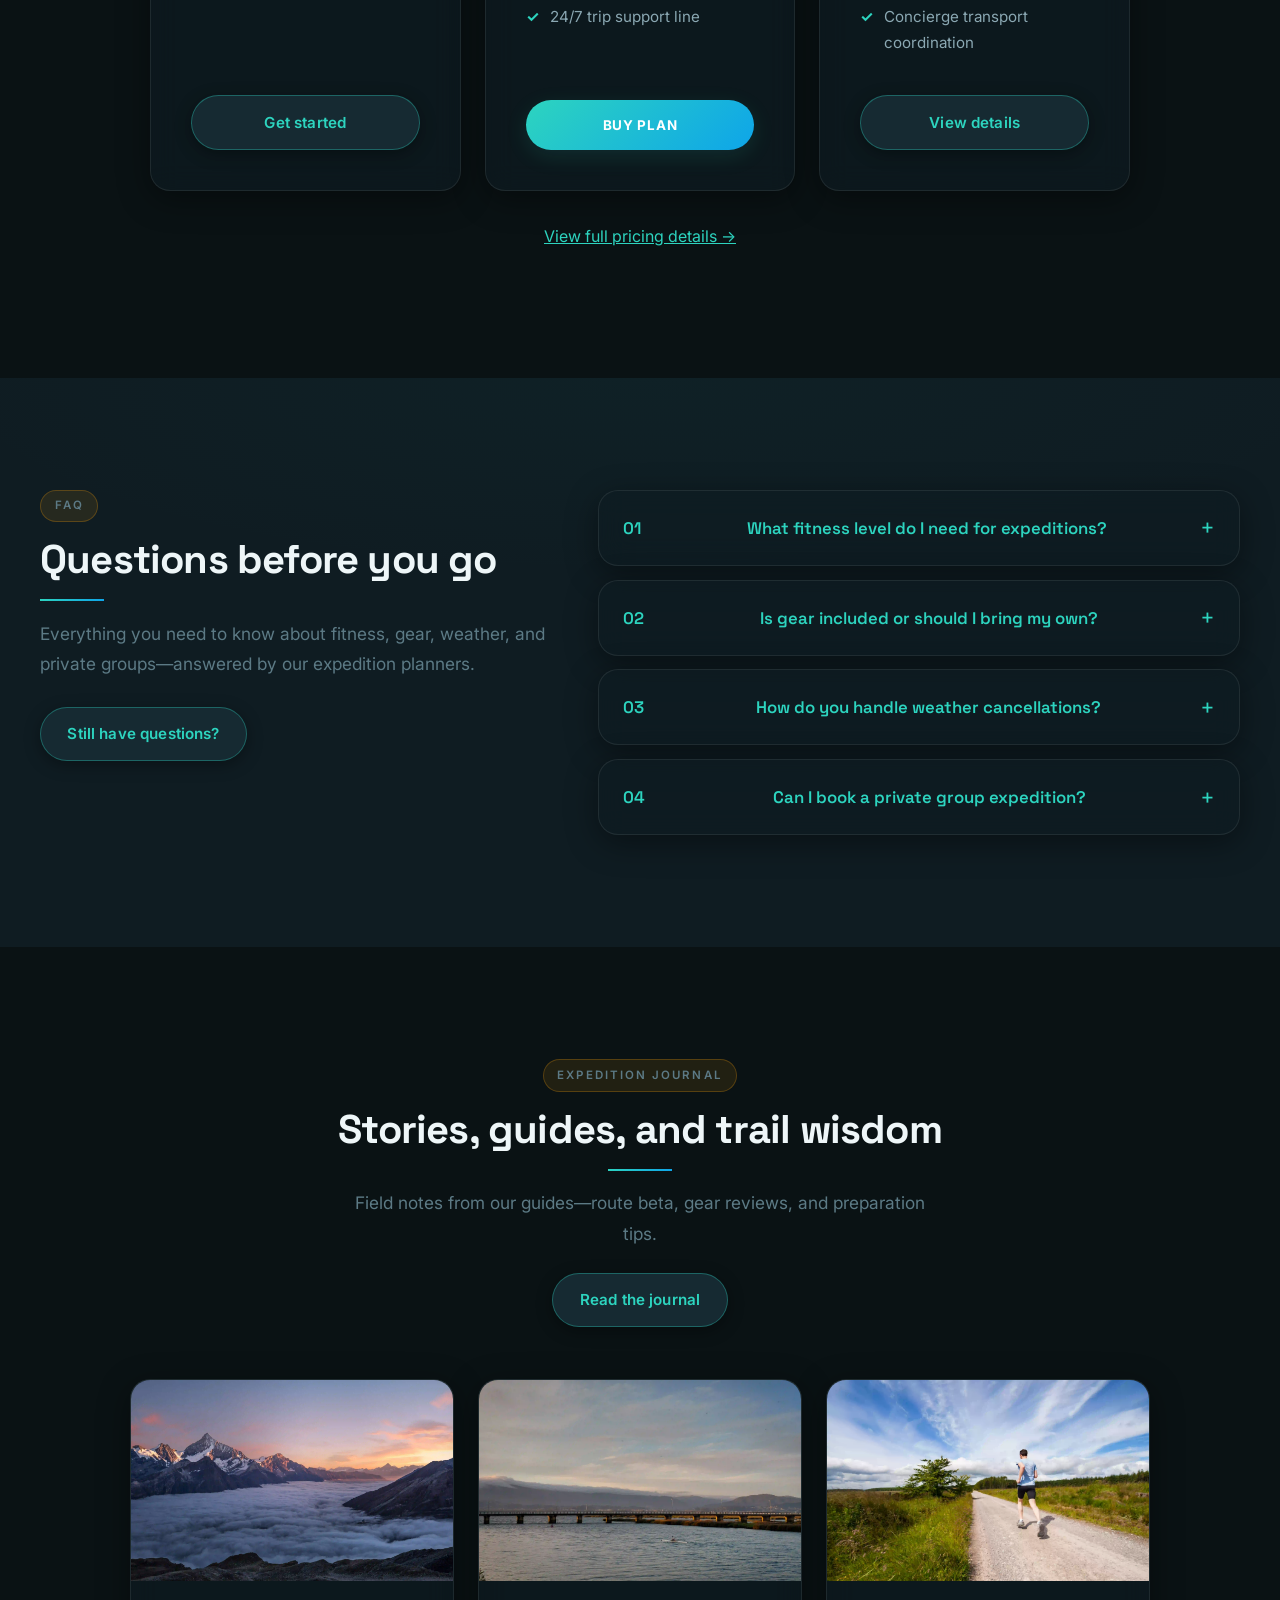
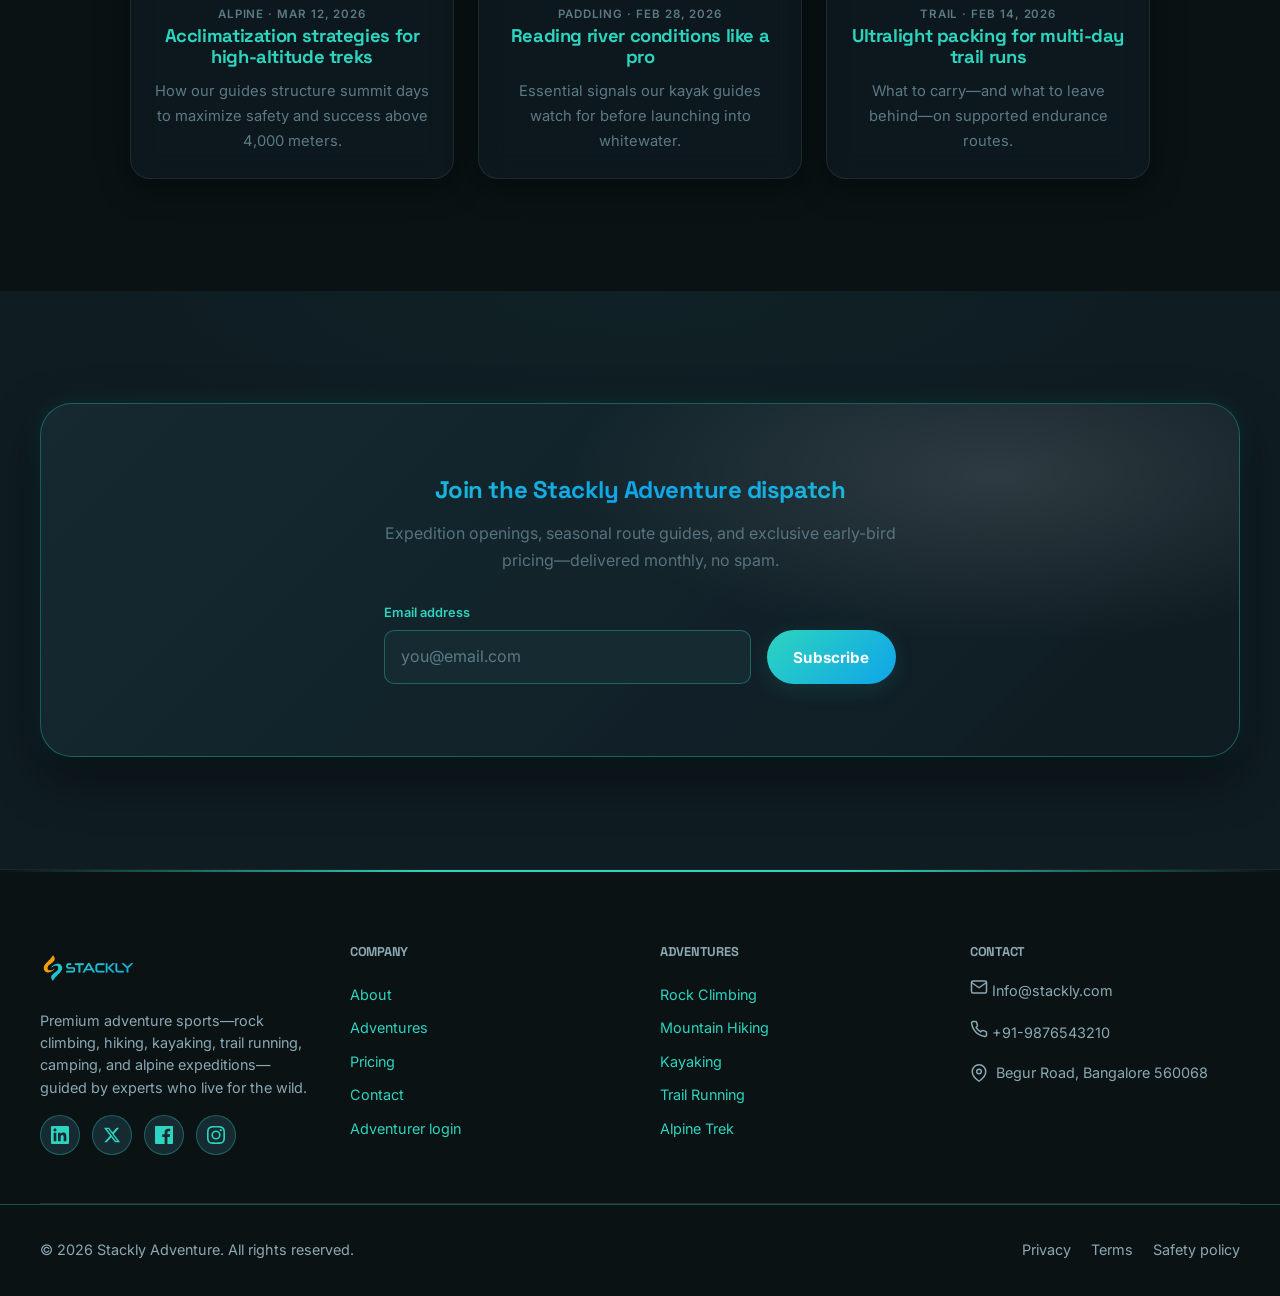
==== commit 4c9427f3: "fixed button alignement,link redirection, reset contact form details" ====
--- a/index.html
+++ b/index.html
@@ -39,7 +39,7 @@
 
     <header class="site-header site-header--pro" id="site-header" data-header>
     <div class="container site-header__inner">
-      <a class="logo logo--pro" href="#hero" aria-label="Stackly Adventure home">
+       <a class="logo logo--pro" href="index.html" aria-label="Stackly Adventure home">
         <img class="logo__img" src="images/stackly-adventure.webp" alt="Stackly Adventure" width="180" height="44" decoding="async">
       </a>
       <button type="button" class="nav-toggle" id="nav-toggle" aria-expanded="false" aria-controls="nav-wrap" aria-label="Open menu">
@@ -559,11 +559,11 @@
       <div>
         <h4>Company</h4>
         <ul>
-          <li><a href="404.html">About</a></li>
-          <li><a href="404.html">Adventures</a></li>
-          <li><a href="404.html">Pricing</a></li>
-          <li><a href="404.html">Contact</a></li>
-          <li><a href="404.html">Adventurer login</a></li>
+          <li><a href="about.html">About</a></li>
+          <li><a href="services.html">Adventures</a></li>
+          <li><a href="pricing.html">Pricing</a></li>
+          <li><a href="contact.html">Contact</a></li>
+          <li><a href="login.html">Adventurer login</a></li>
         </ul>
       </div>
       <div>
--- a/css/style.css
+++ b/css/style.css
@@ -3316,7 +3316,7 @@
 }
 
 .module-card .expedition-card__cta {
-  margin-top: 0.65rem;
+  margin-top: auto;
   padding-top: 0.85rem;
   border-top: 1px solid var(--color-line);
 }
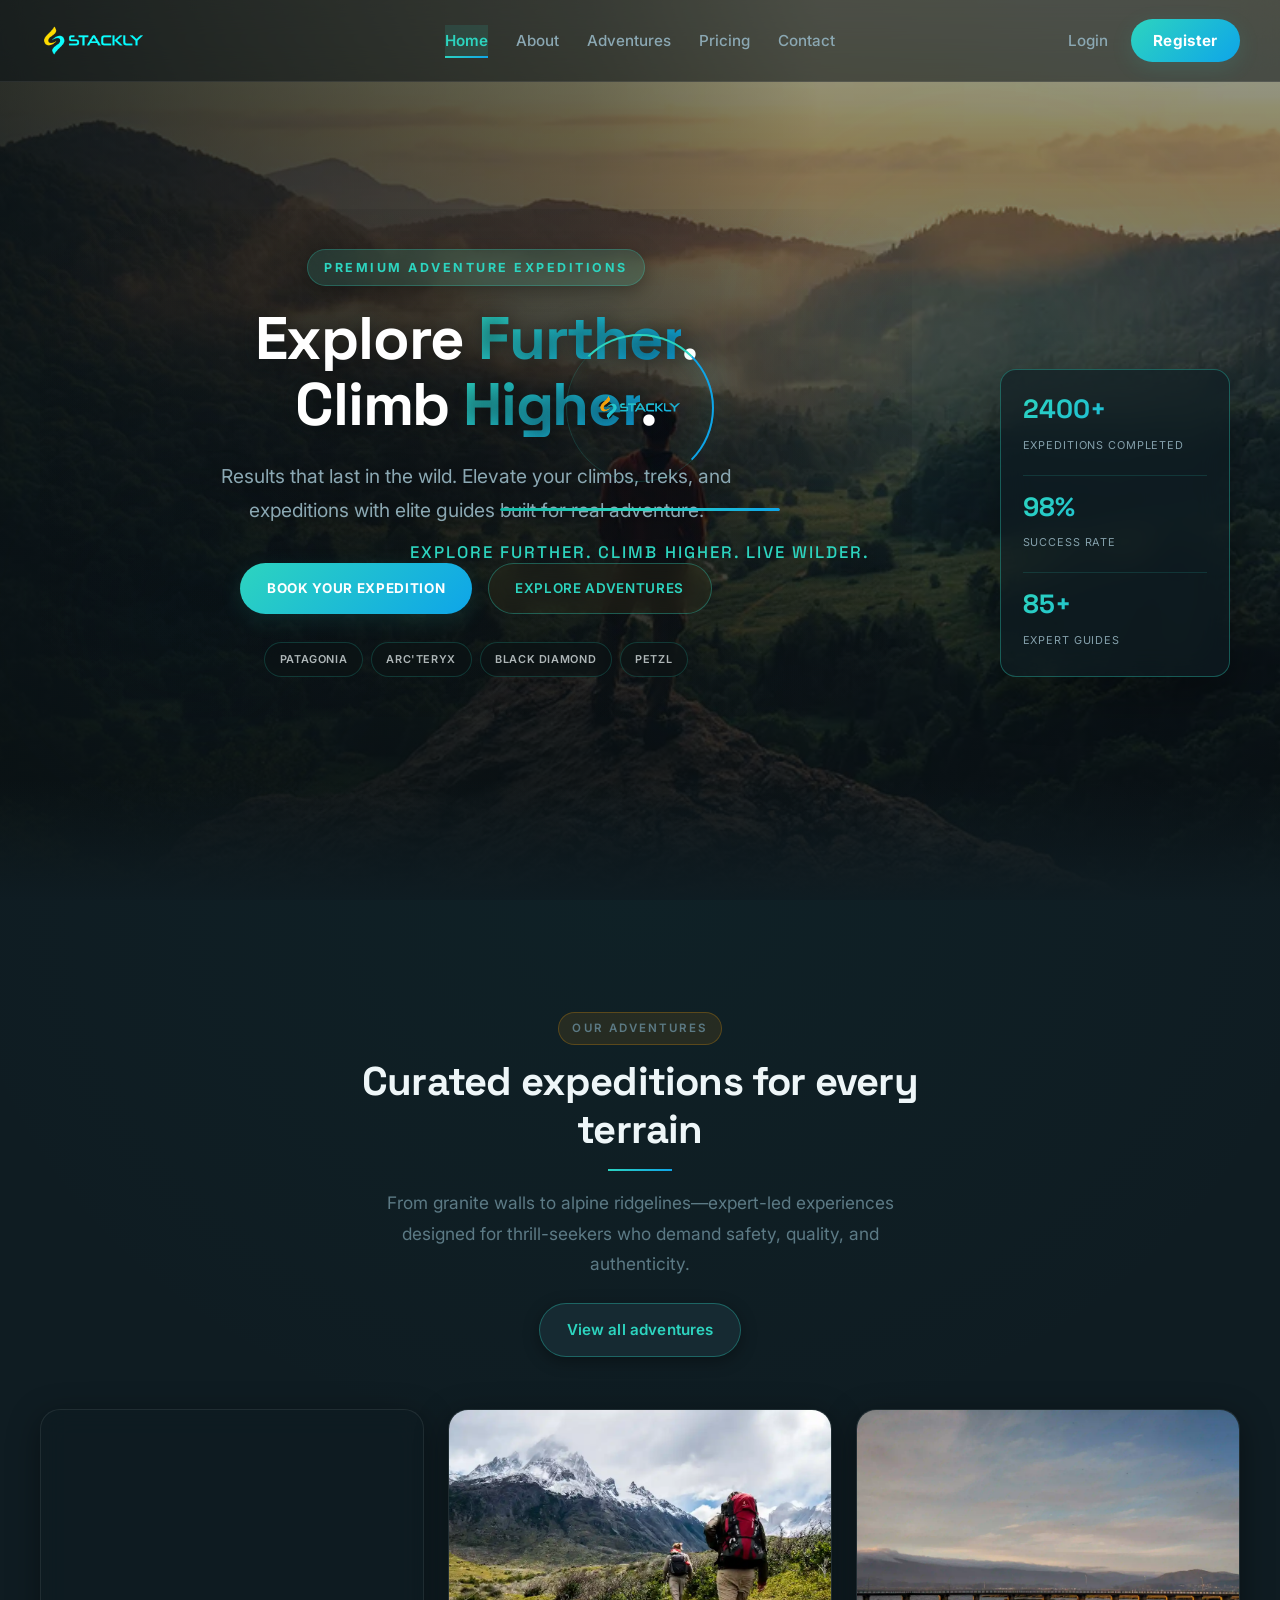
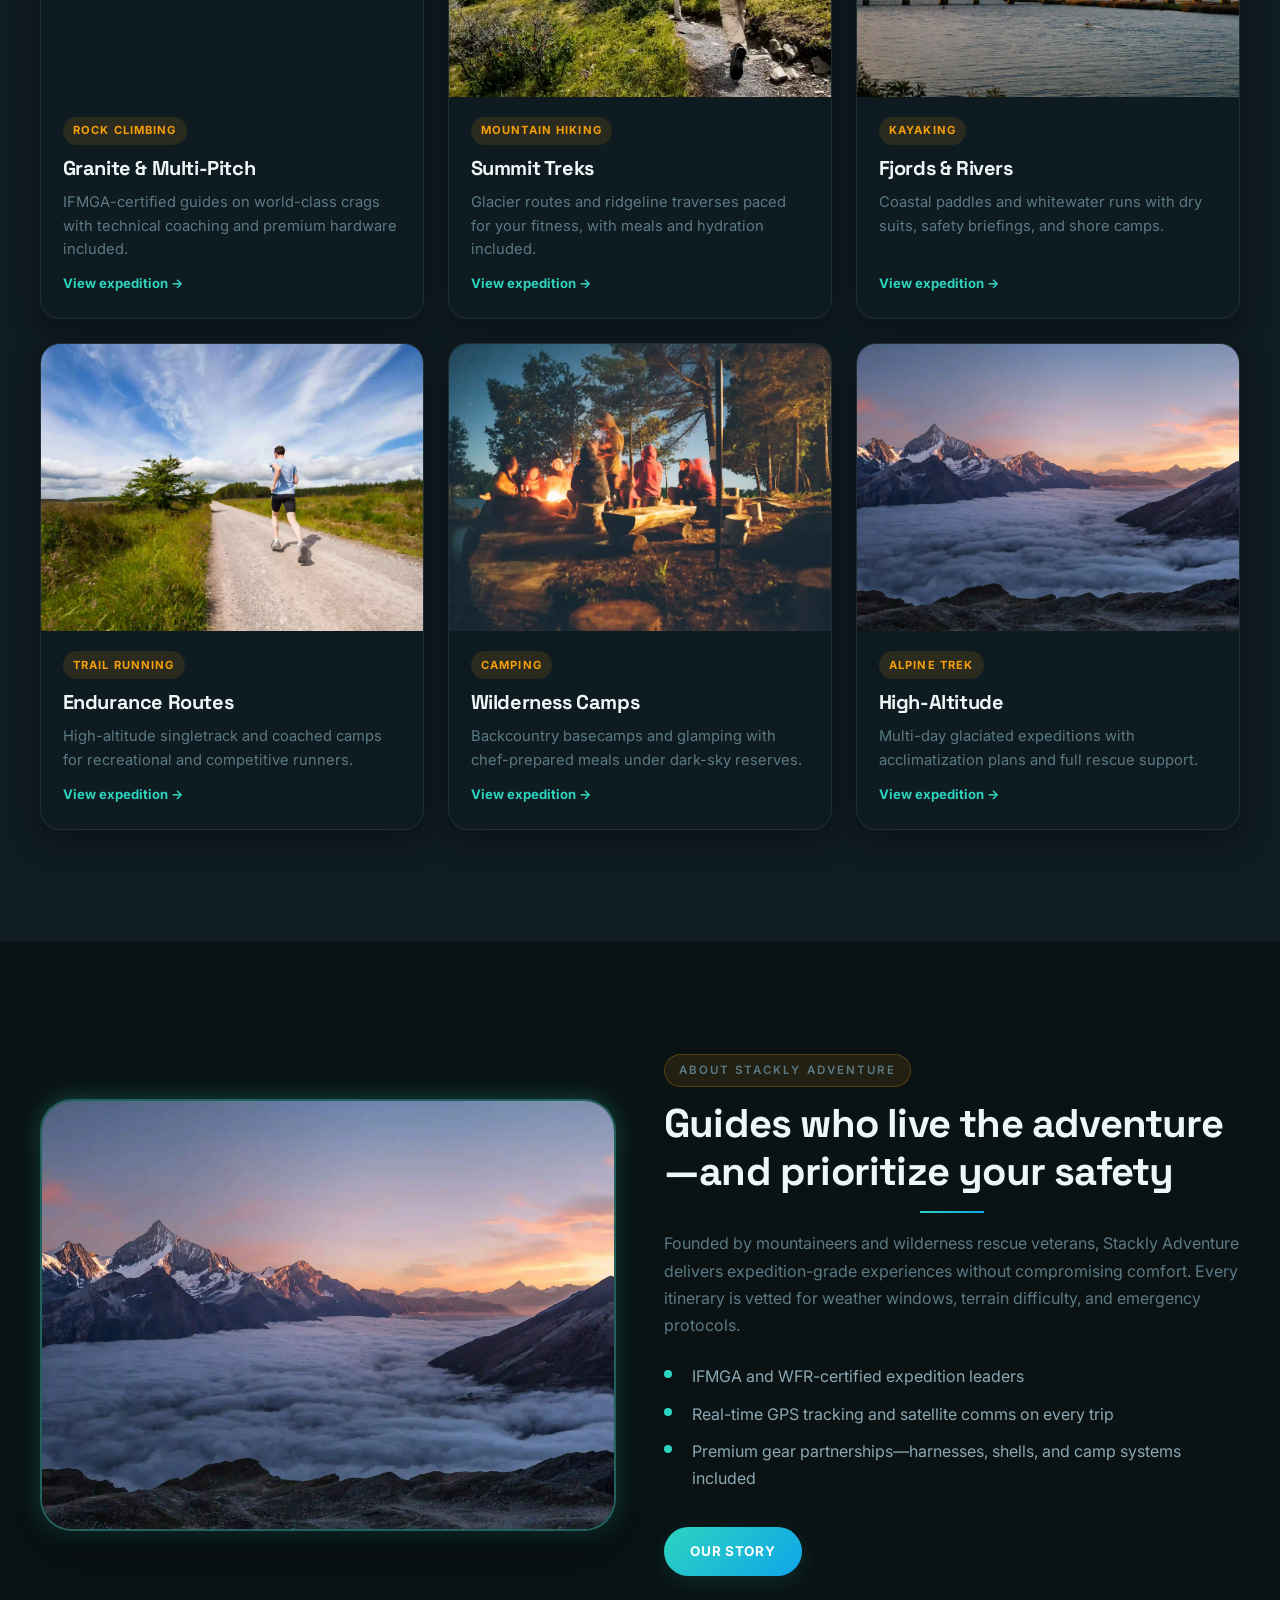
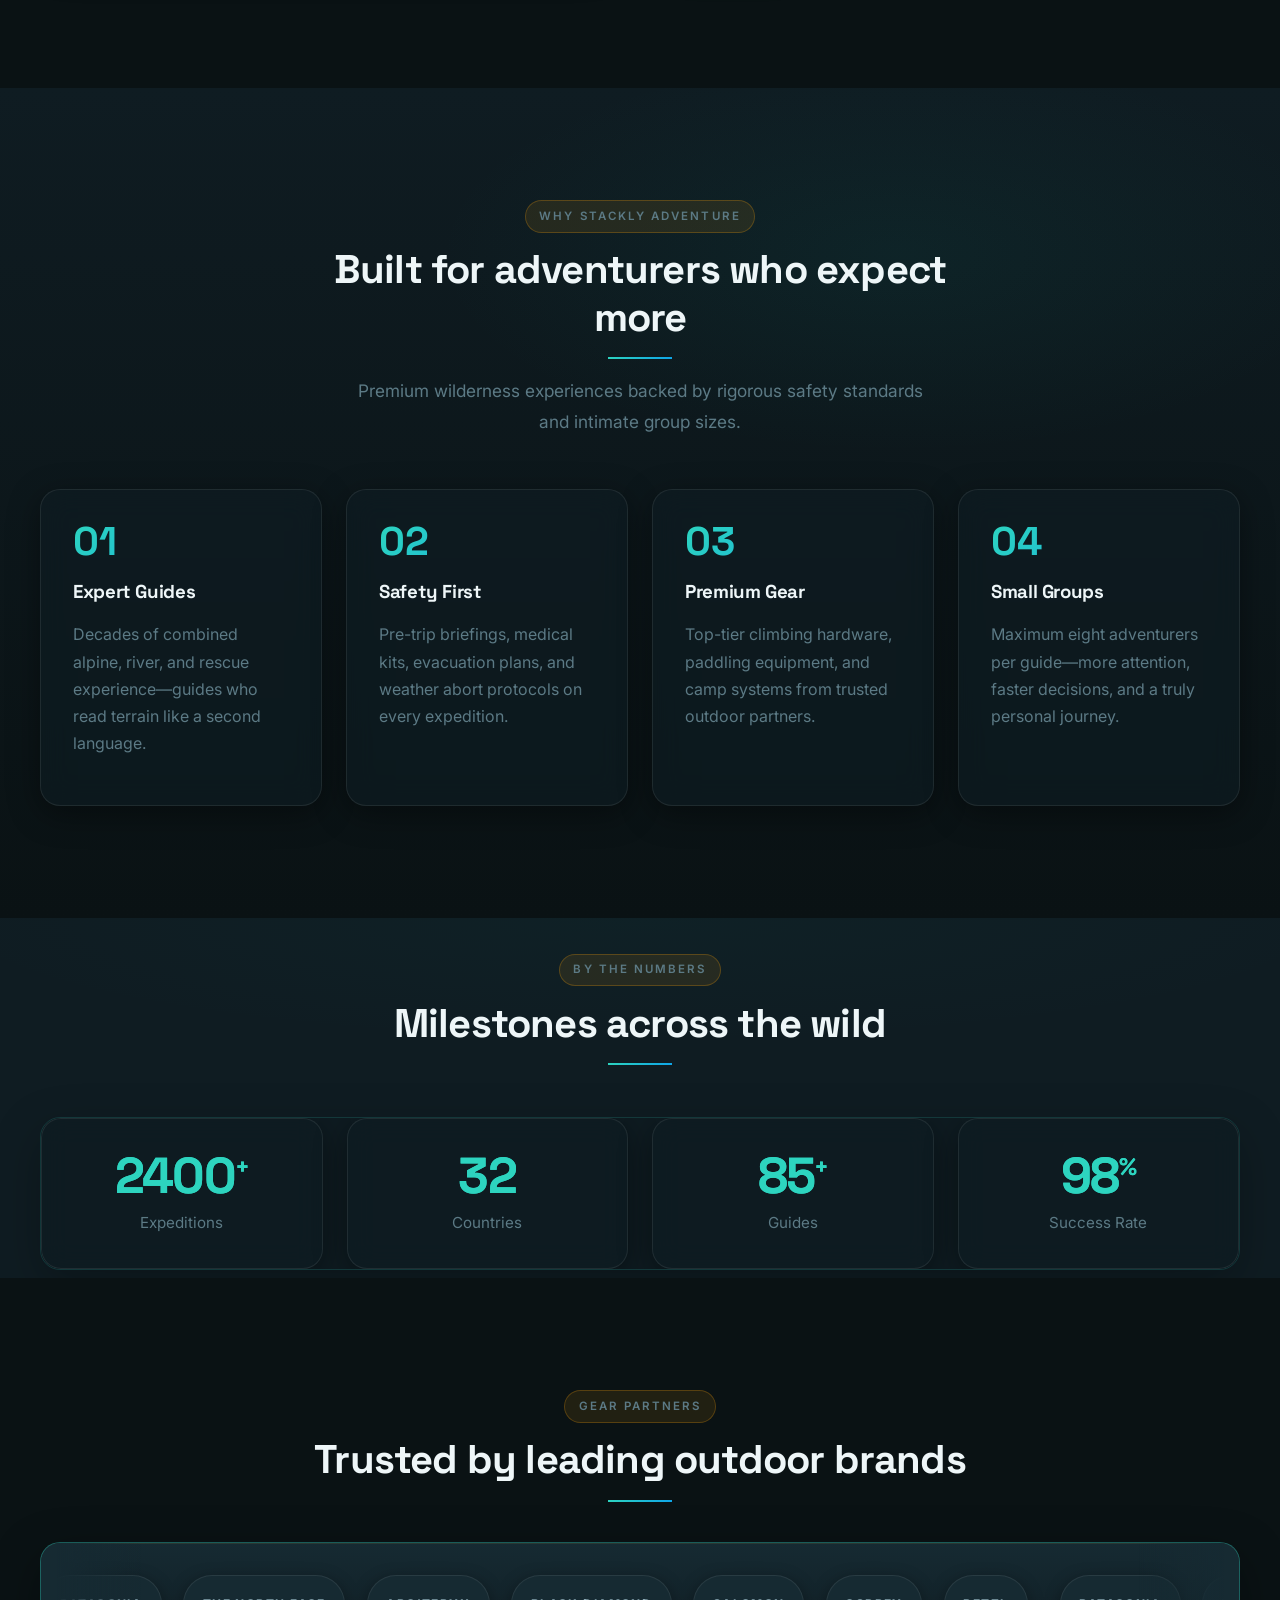
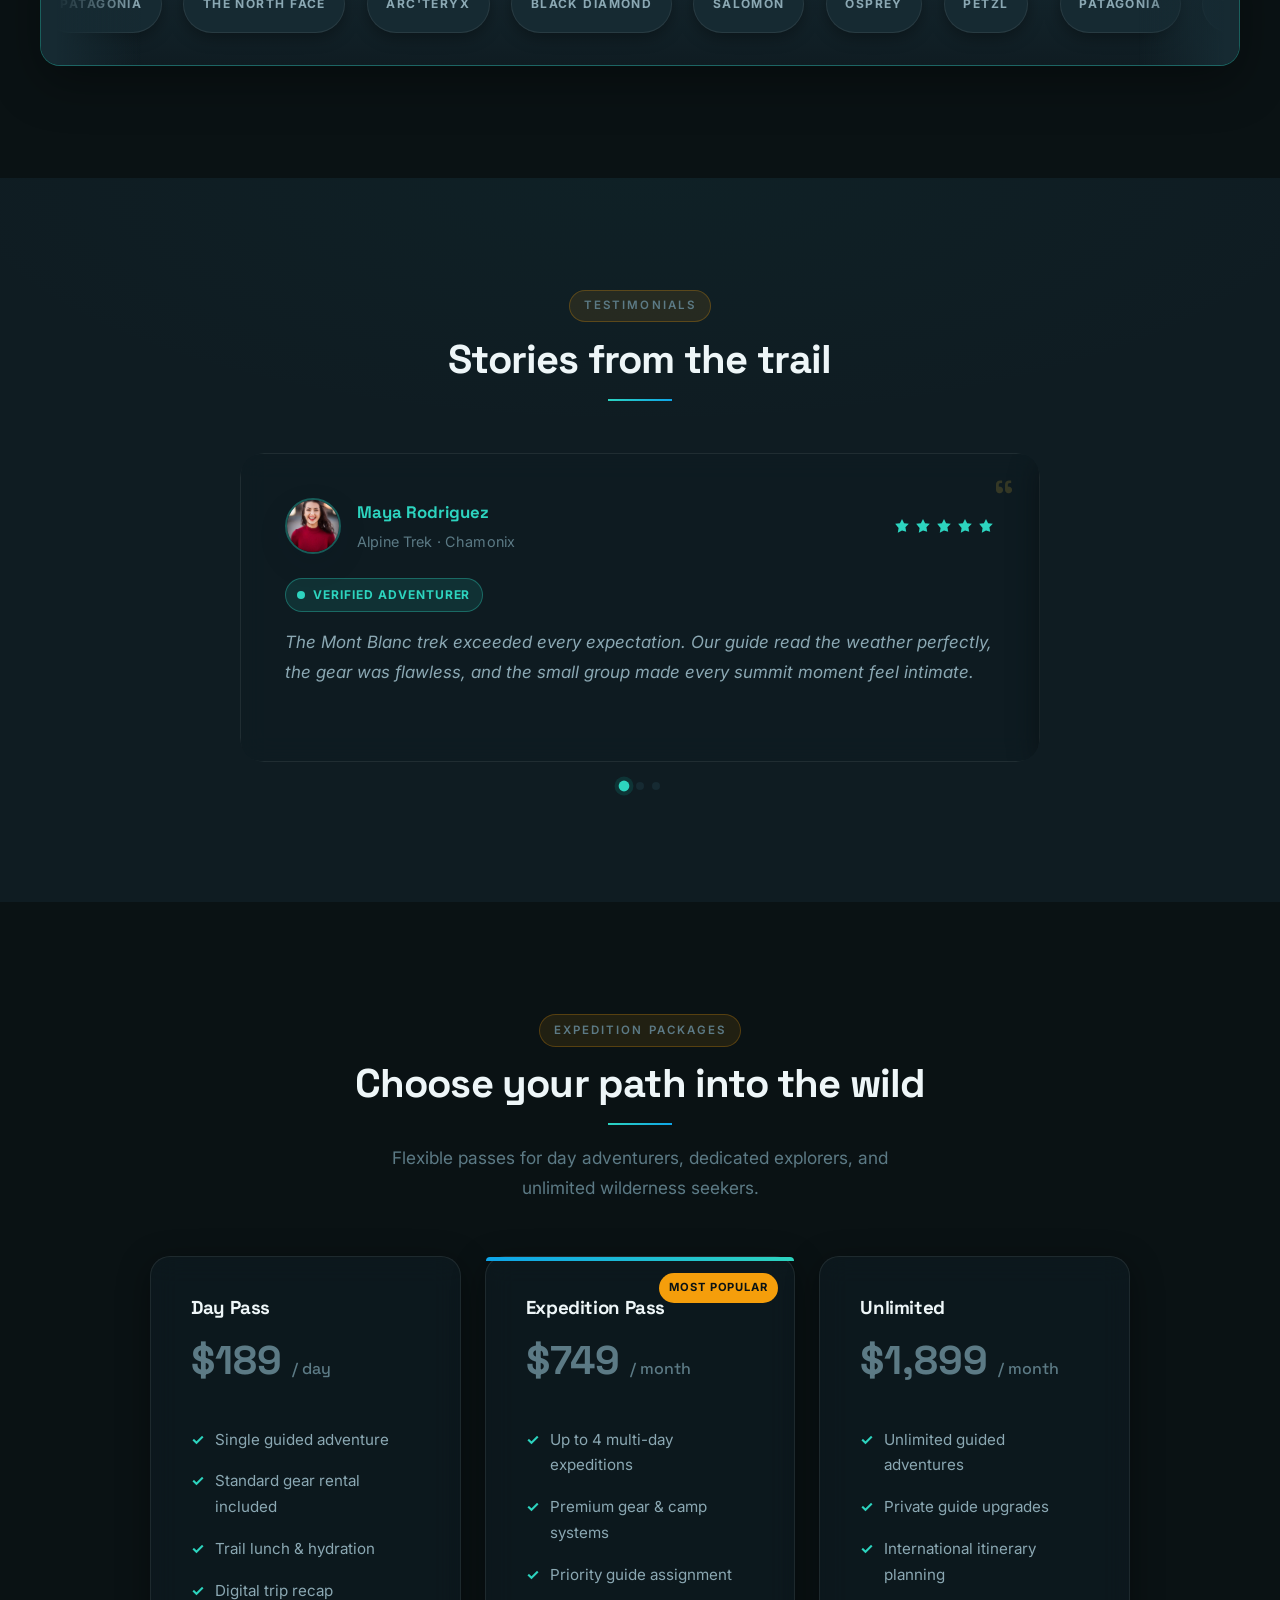
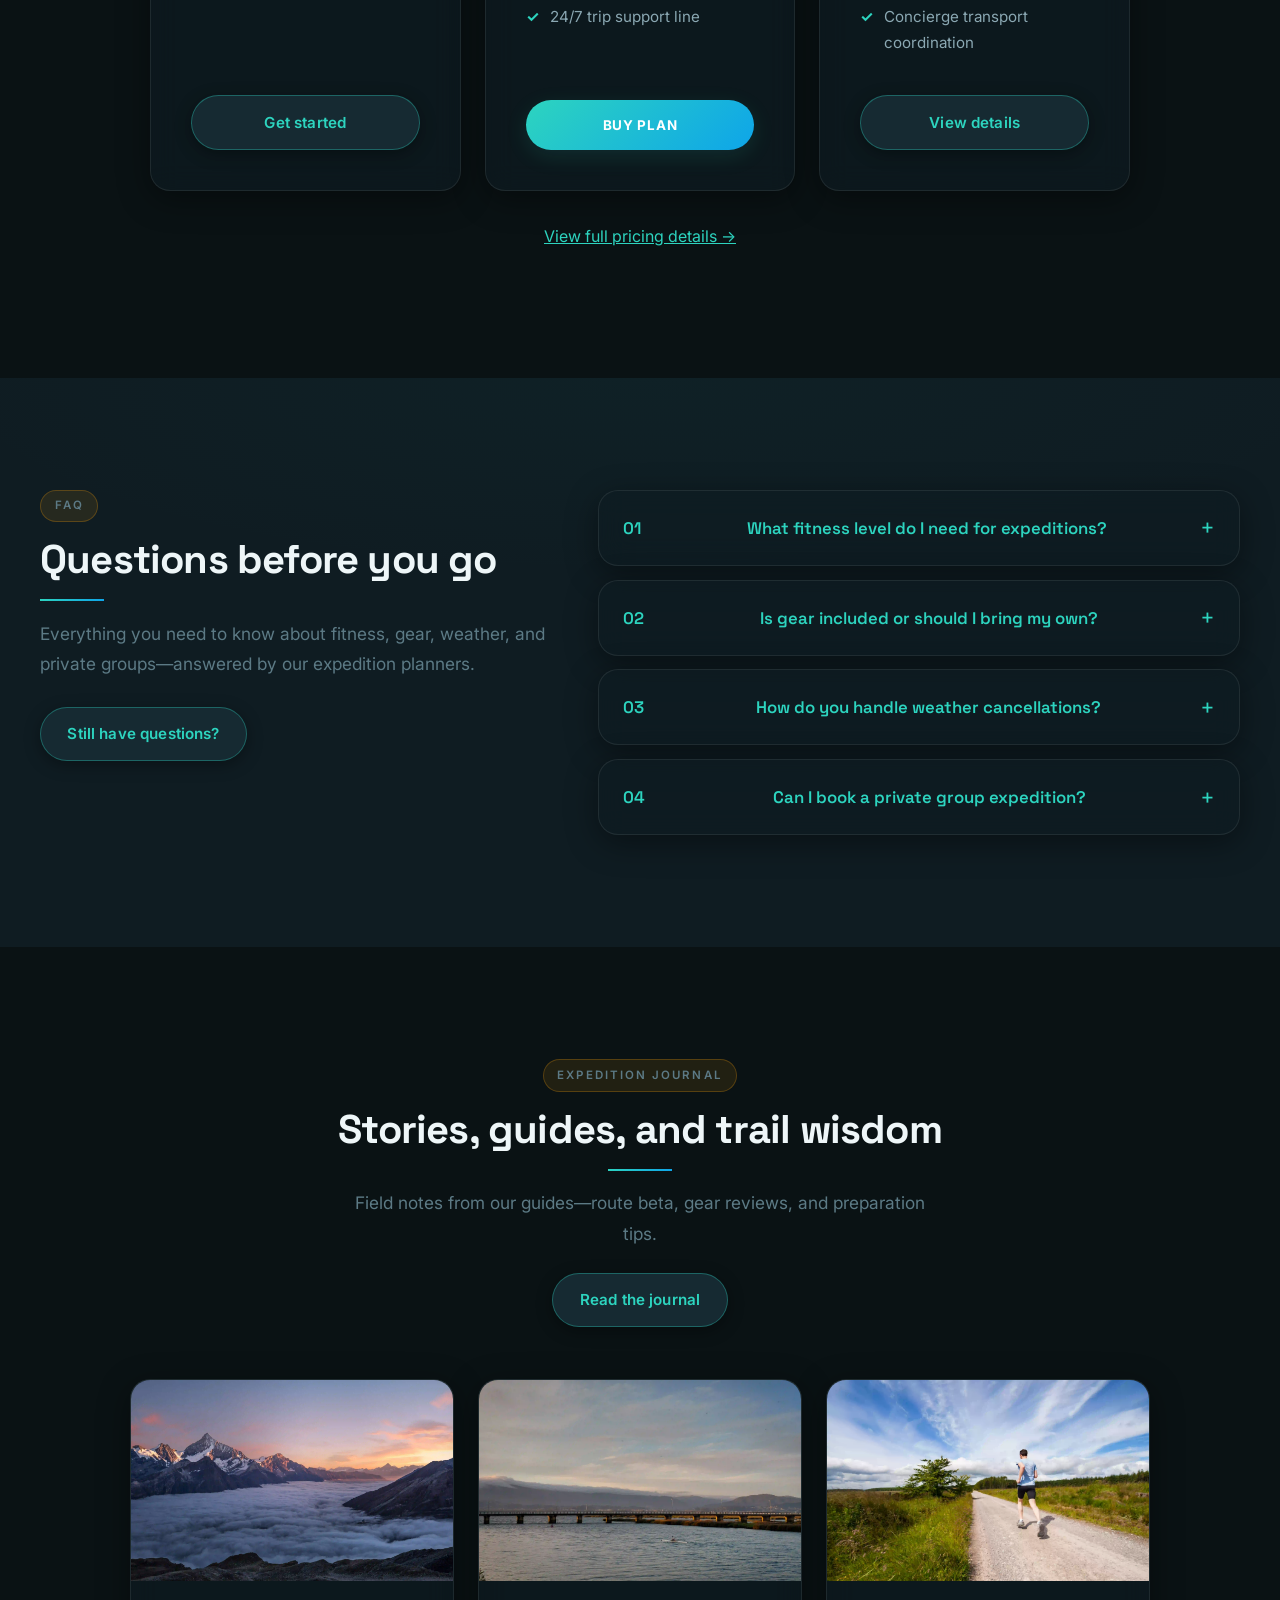
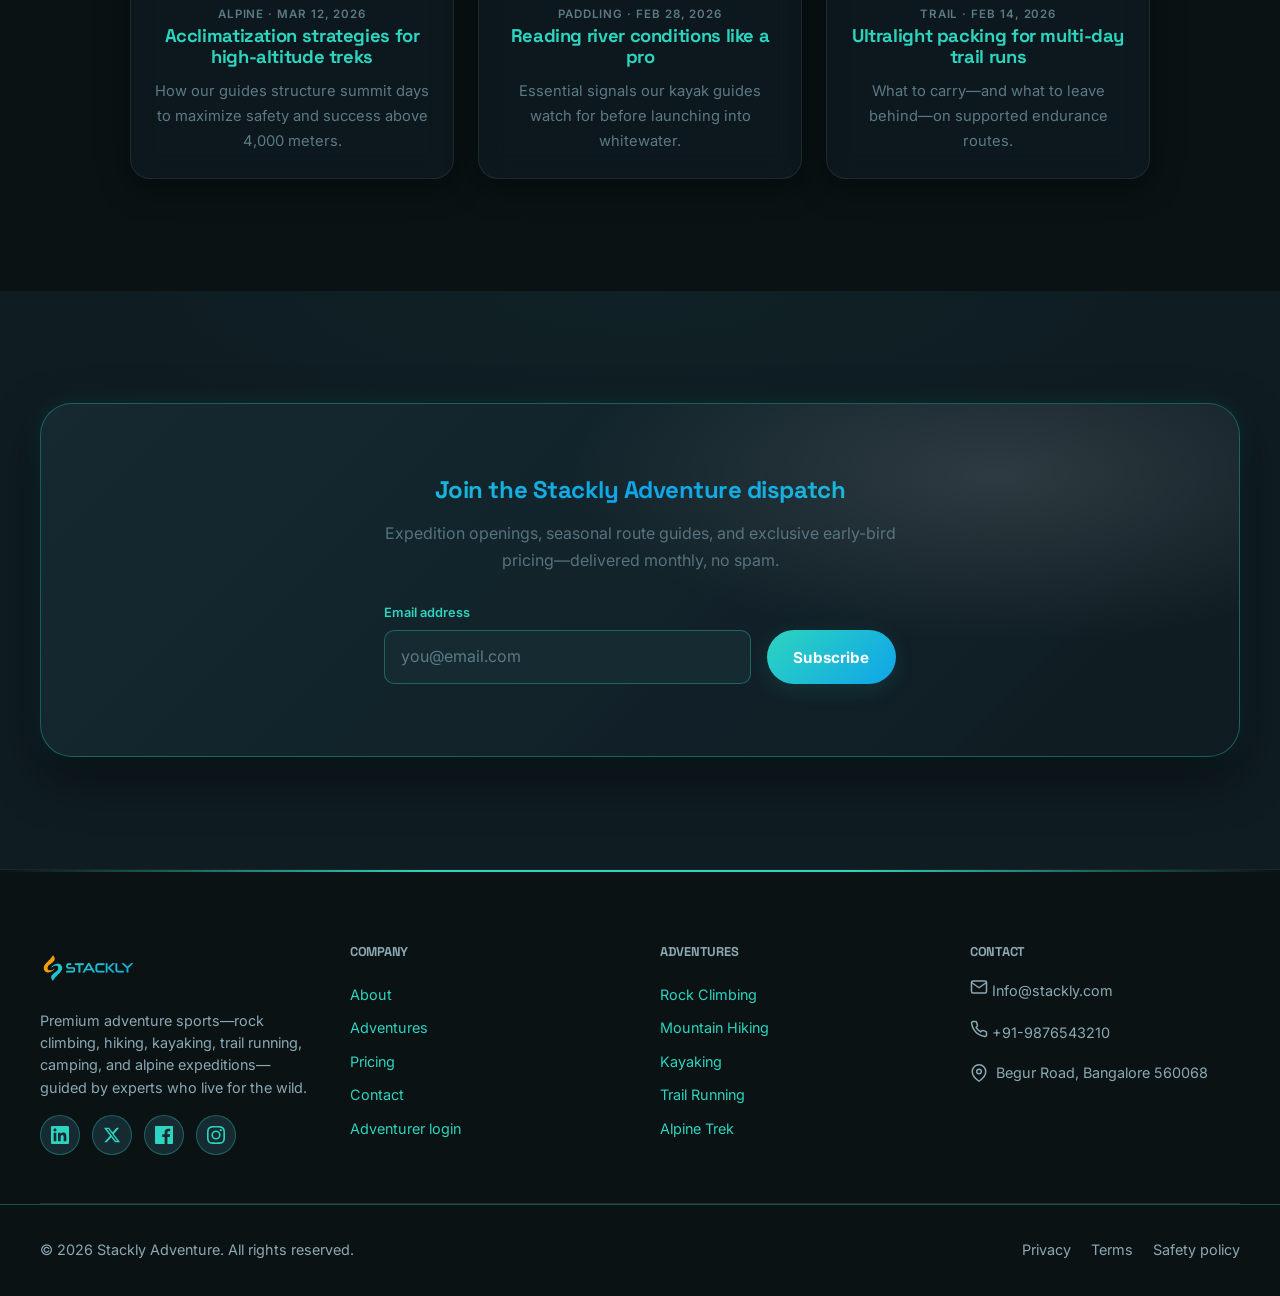
==== commit 6ab969a0: "home button redirection" ====
--- a/index.html
+++ b/index.html
@@ -51,7 +51,7 @@
         <div class="site-header__nav-inner">
           <nav class="site-header__nav" aria-label="Main navigation">
             <ul class="nav-list">
-              <li><a class="nav-link" href="#hero" data-nav-file="index.html">Home</a></li>
+              <li><a class="nav-link" href="index.html" data-nav-file="index.html">Home</a></li>
               <li><a class="nav-link" href="about.html" data-nav-file="about.html">About</a></li>
               <li><a class="nav-link" href="services.html" data-nav-file="services.html">Adventures</a></li>
               <li><a class="nav-link" href="pricing.html" data-nav-file="pricing.html">Pricing</a></li>
